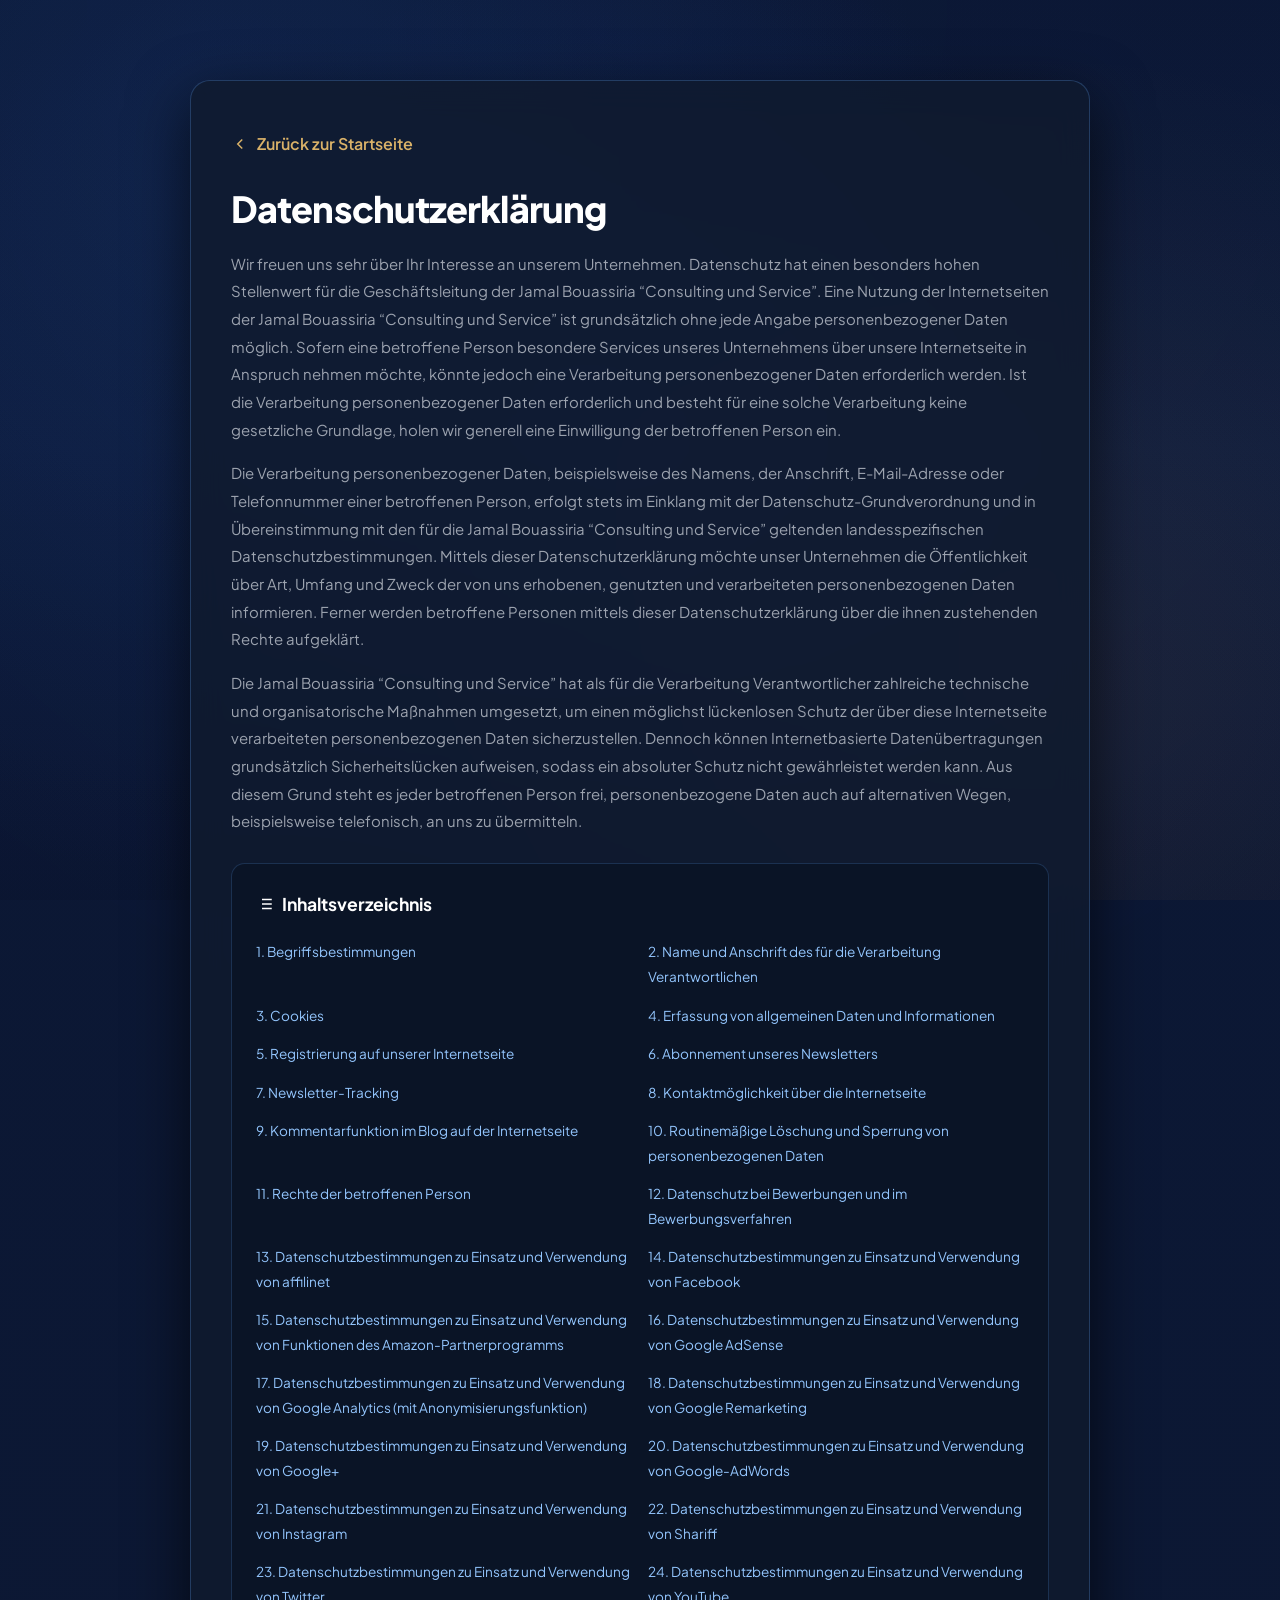
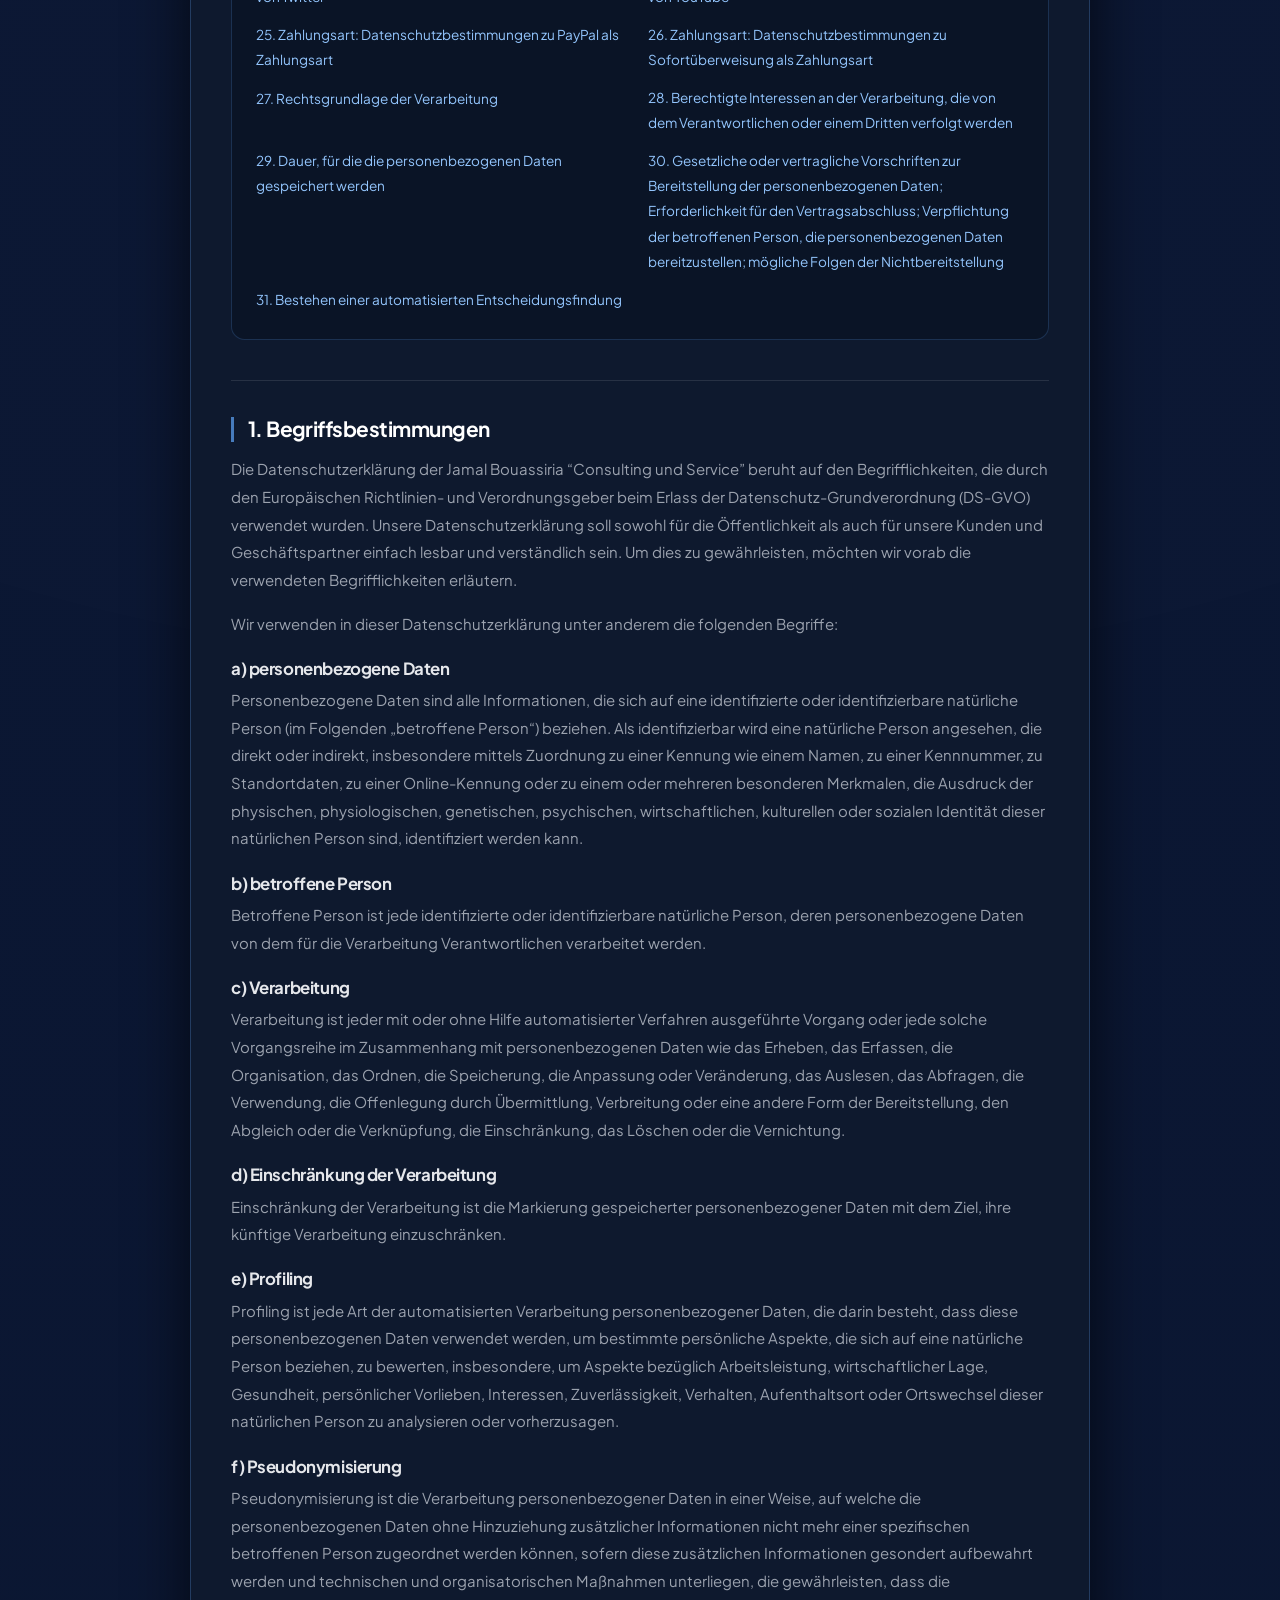
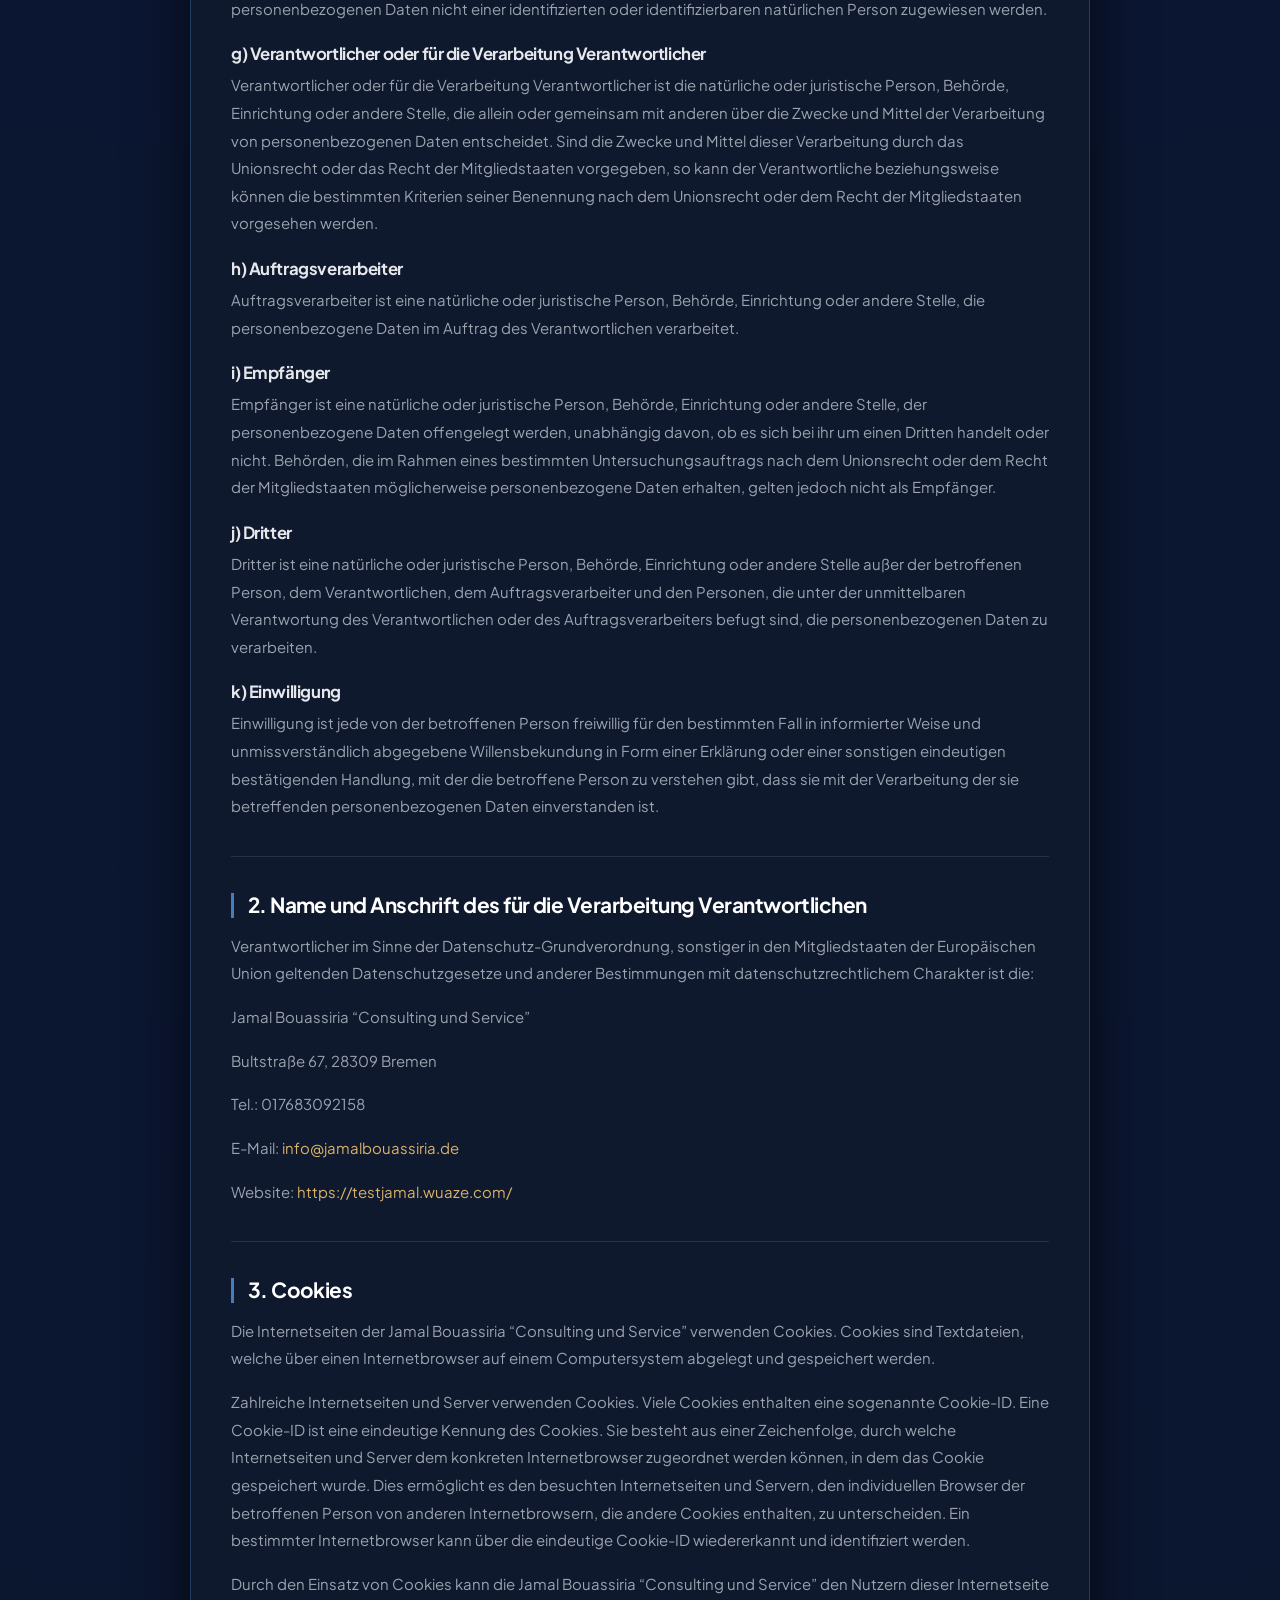
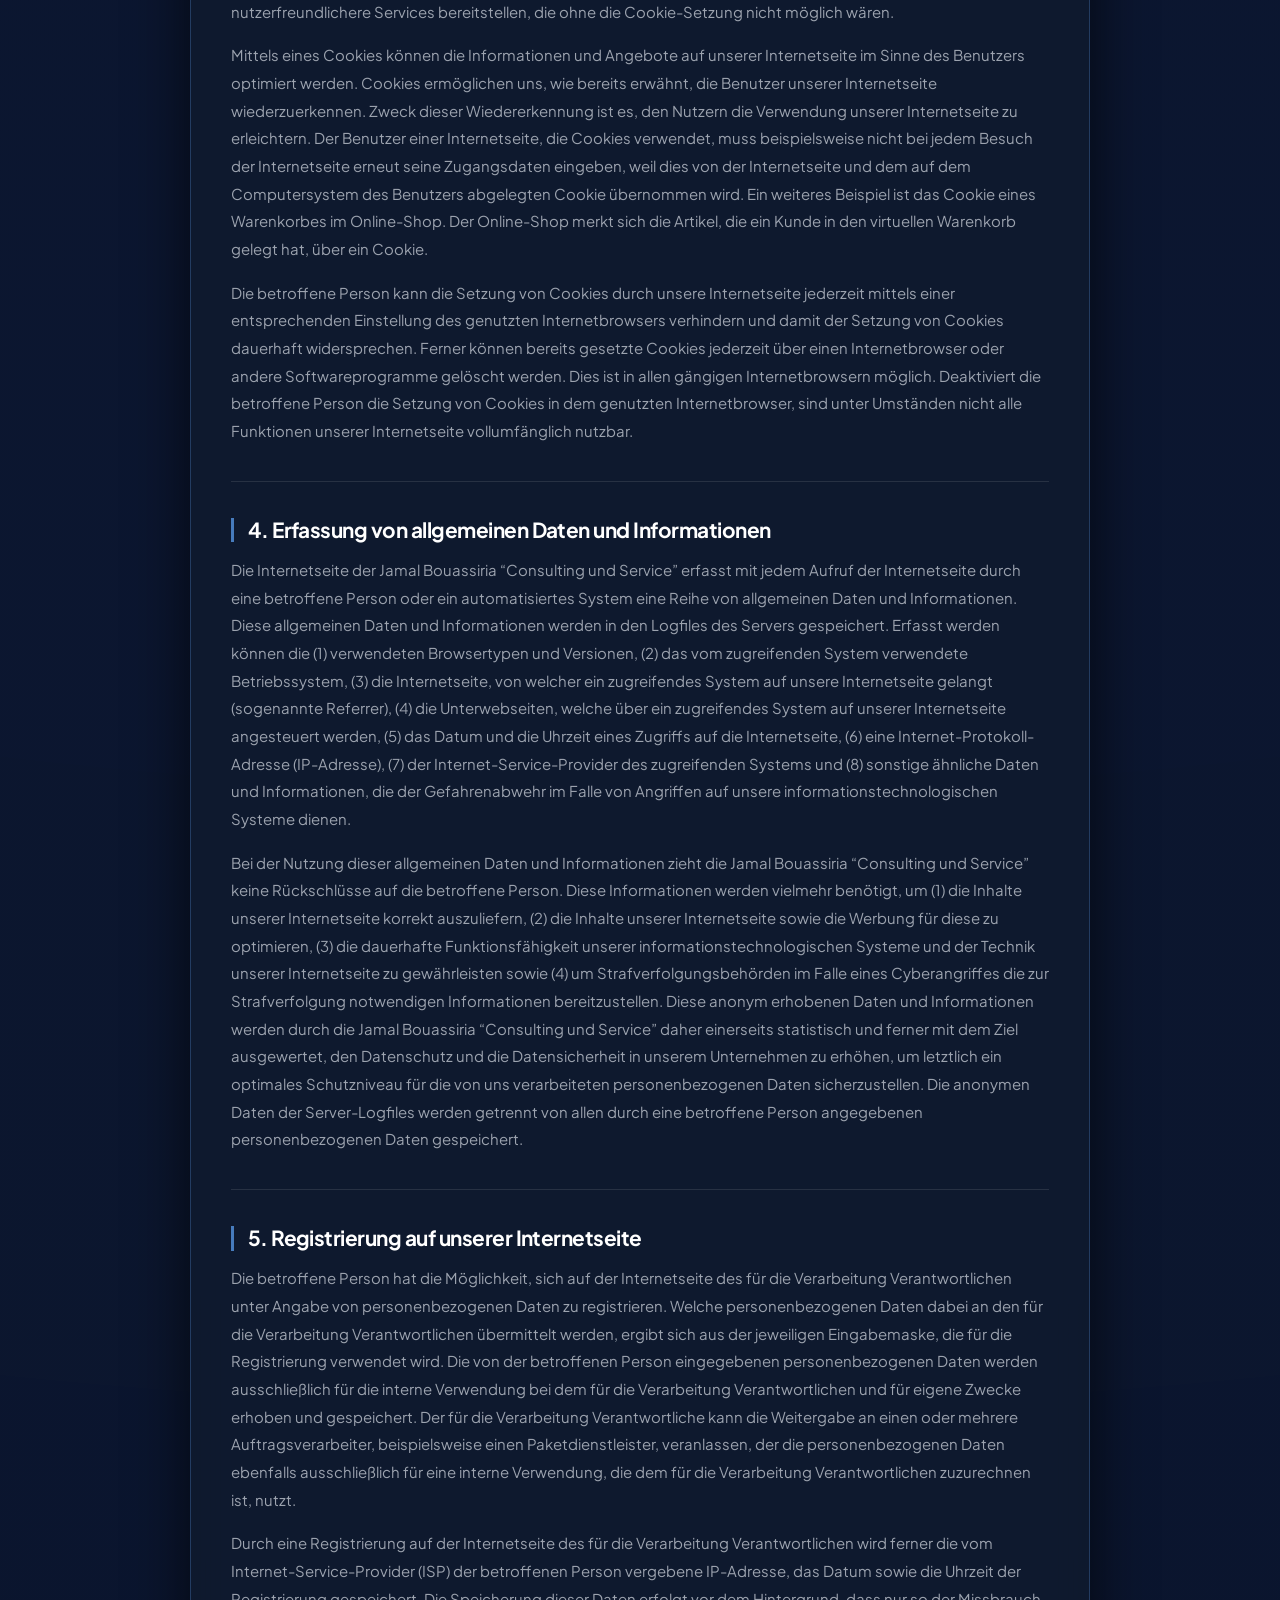
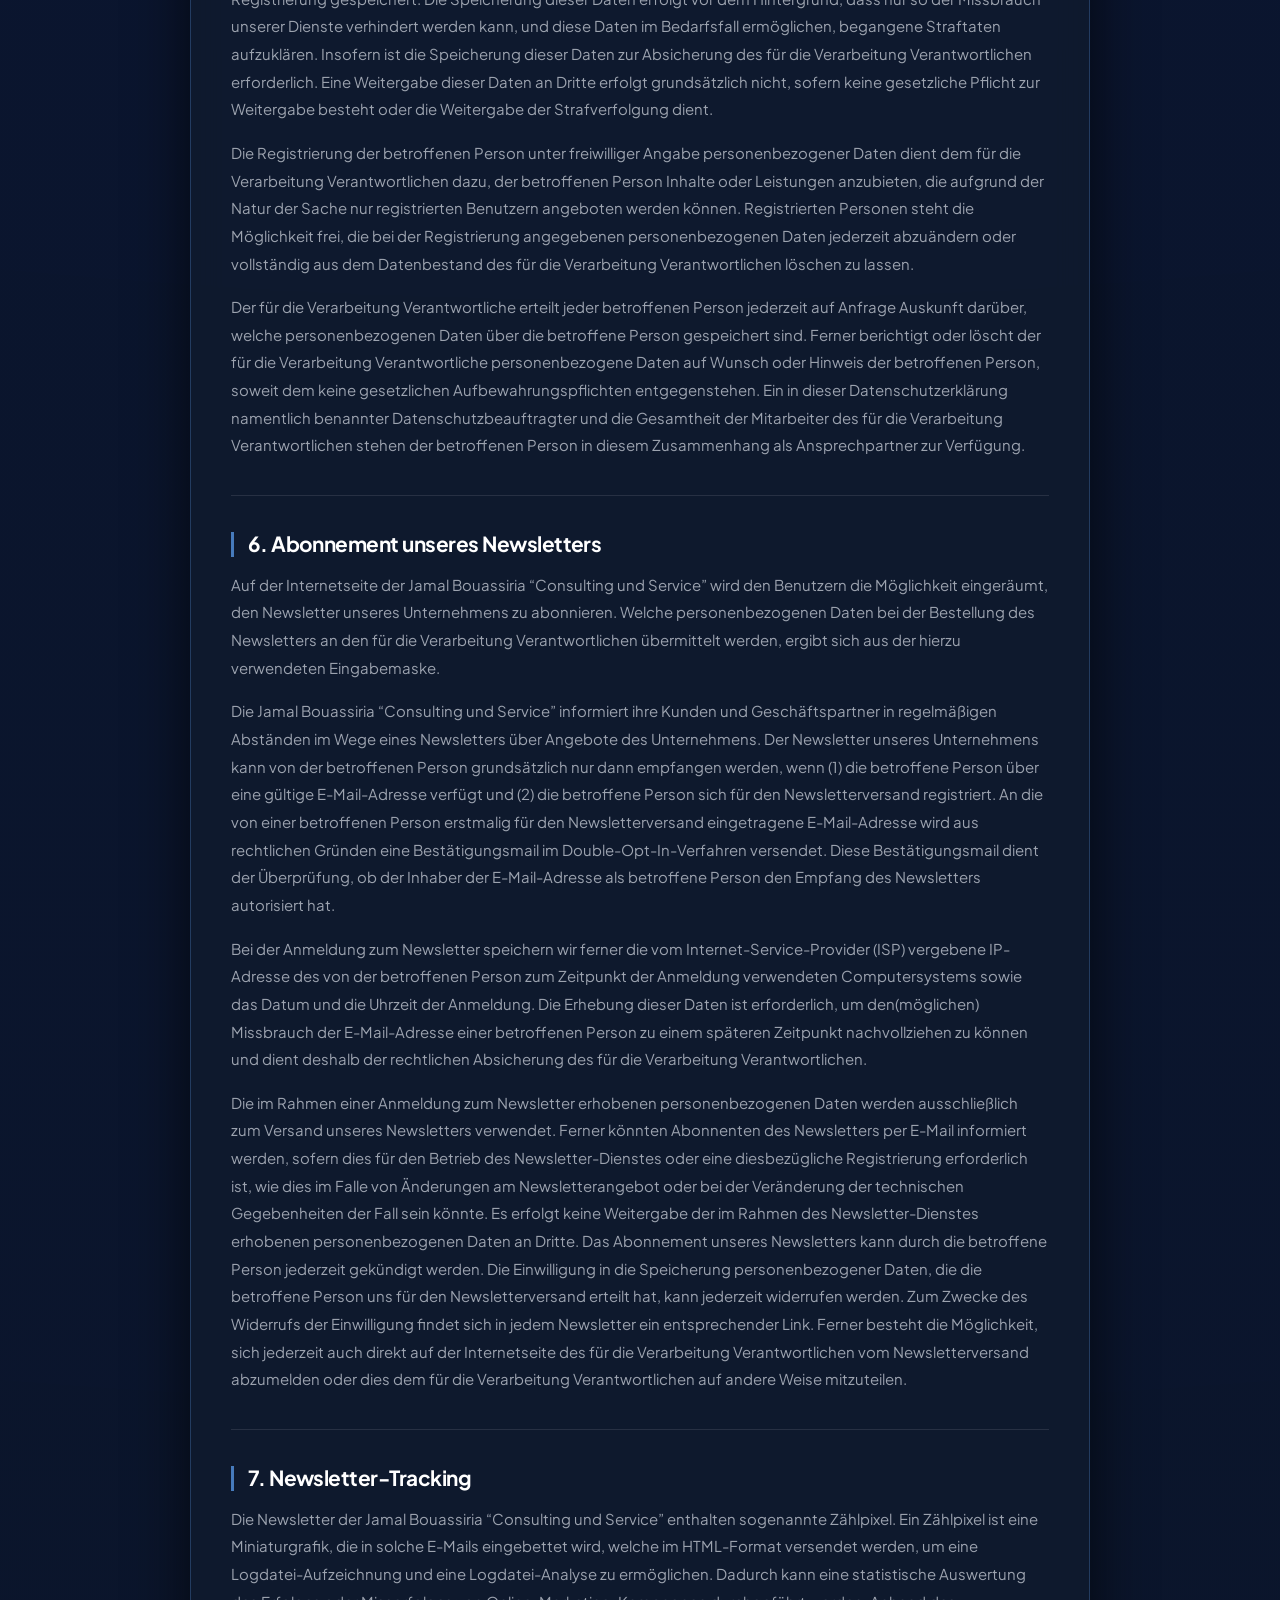
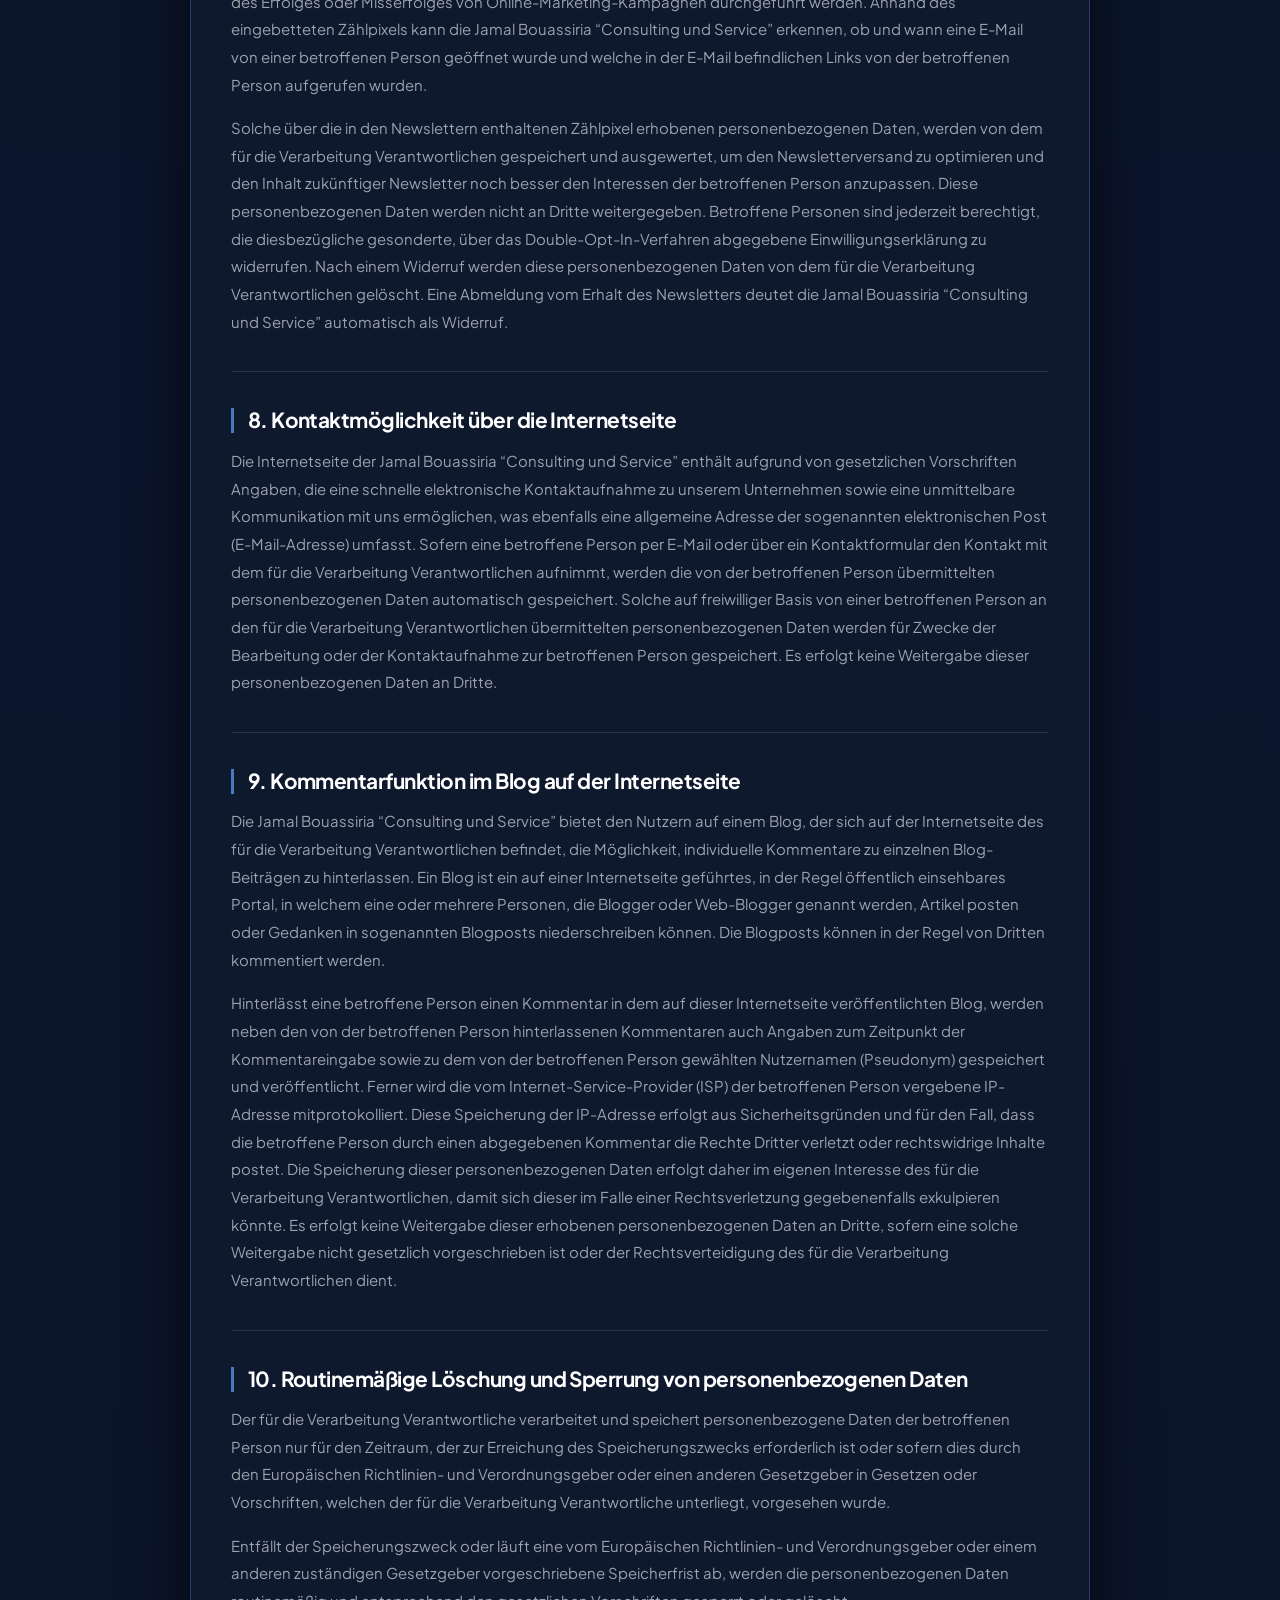
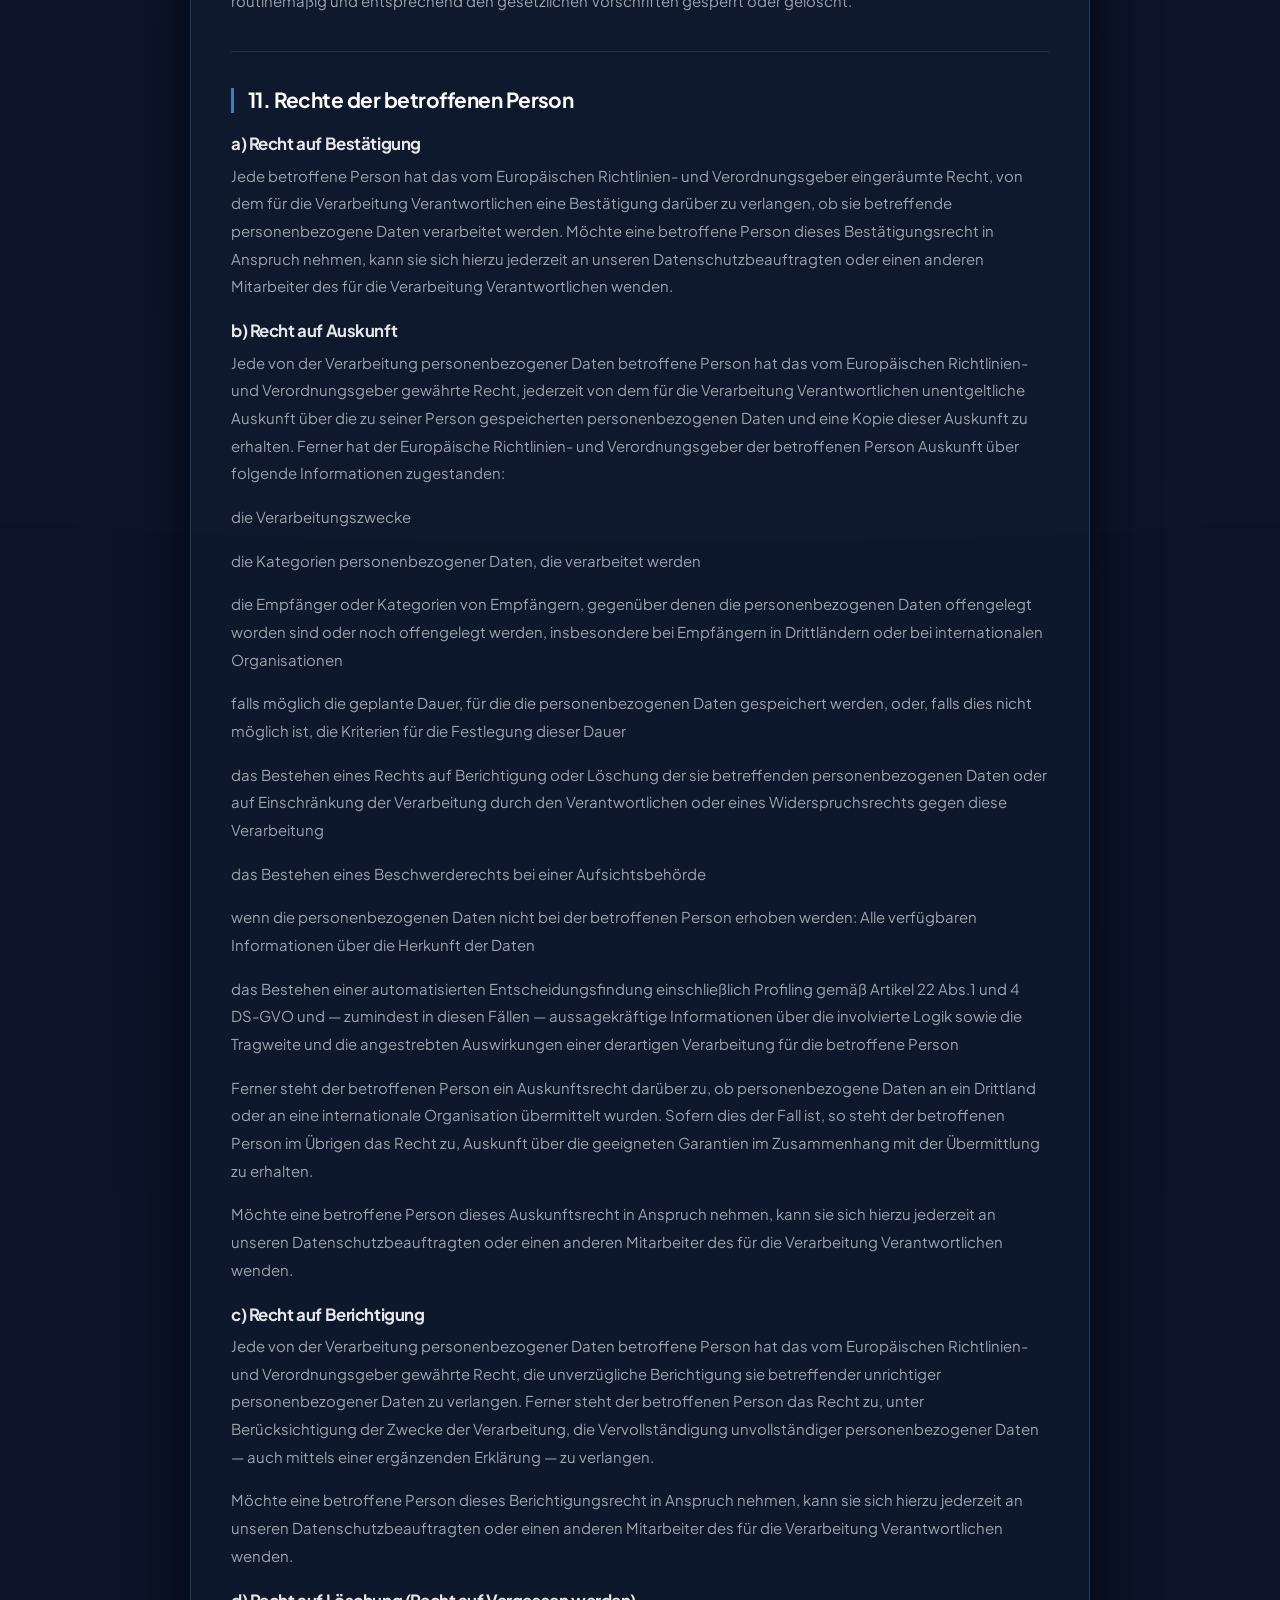
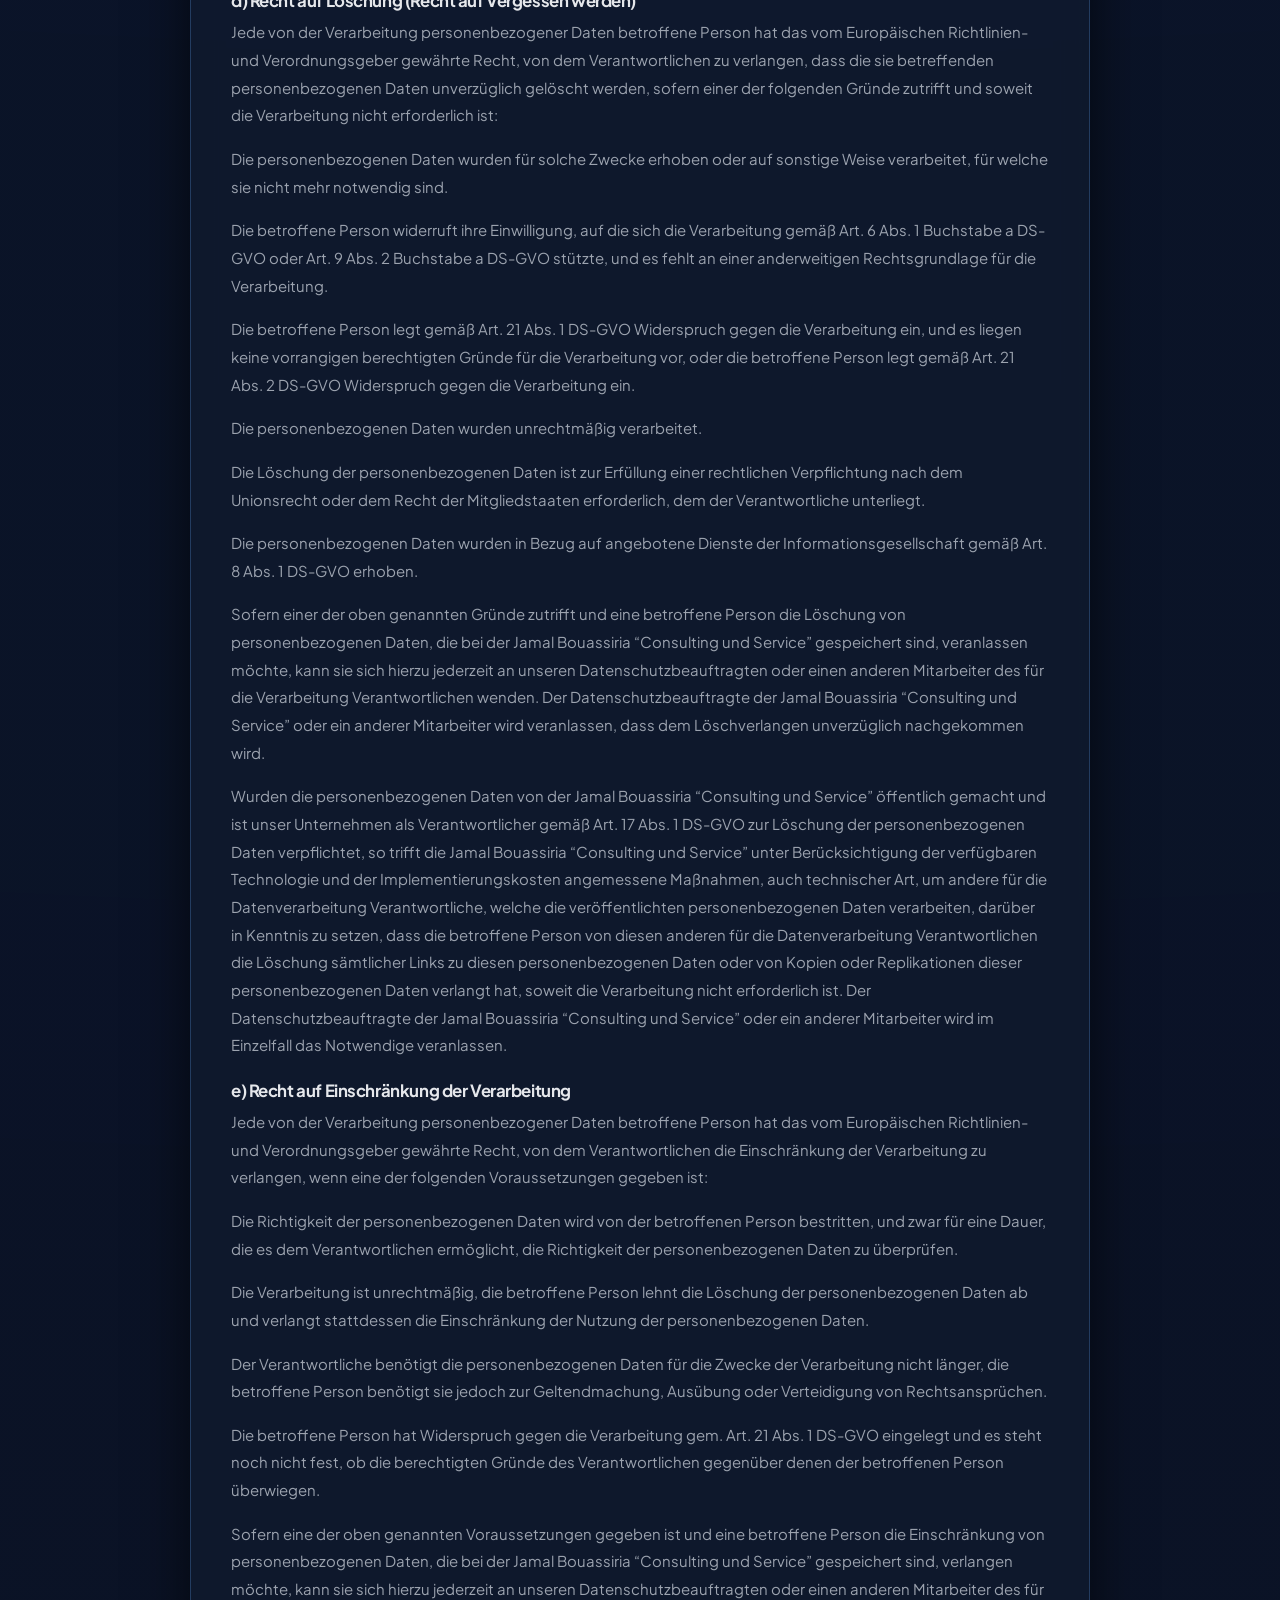
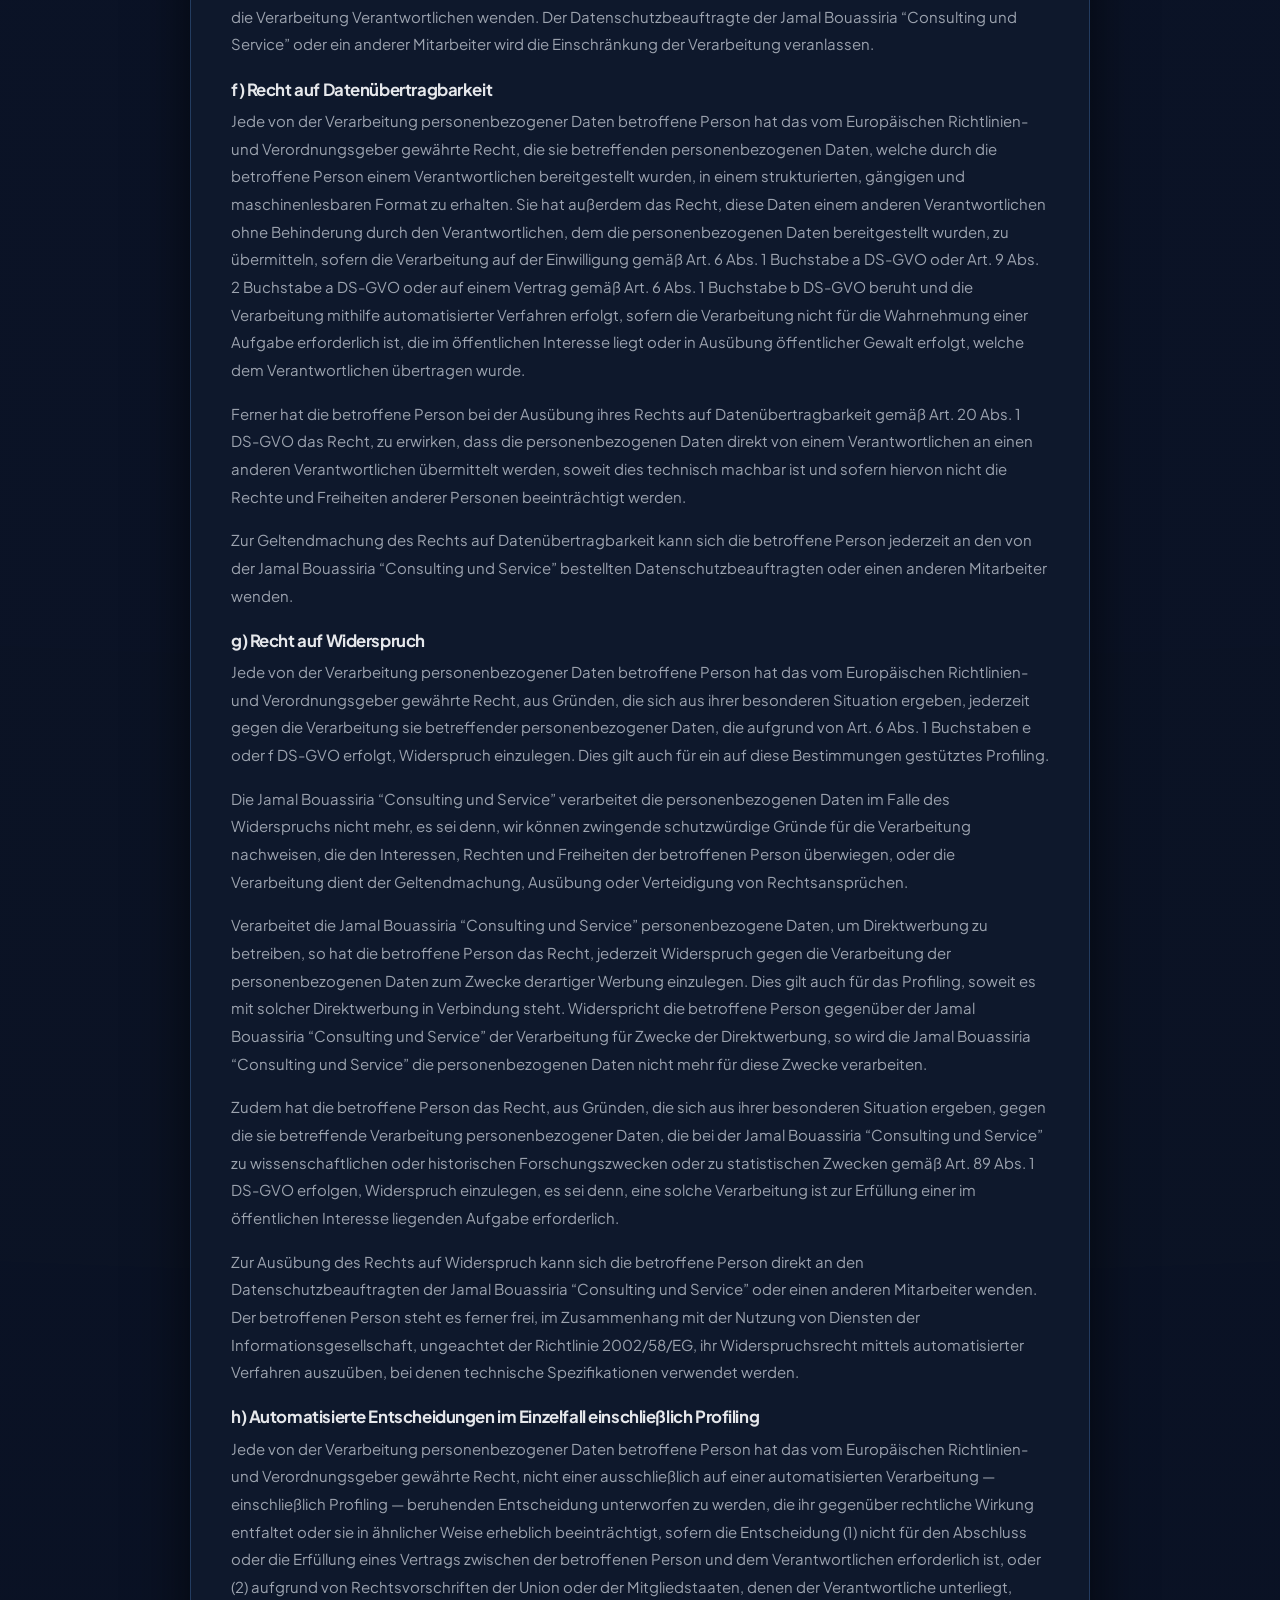
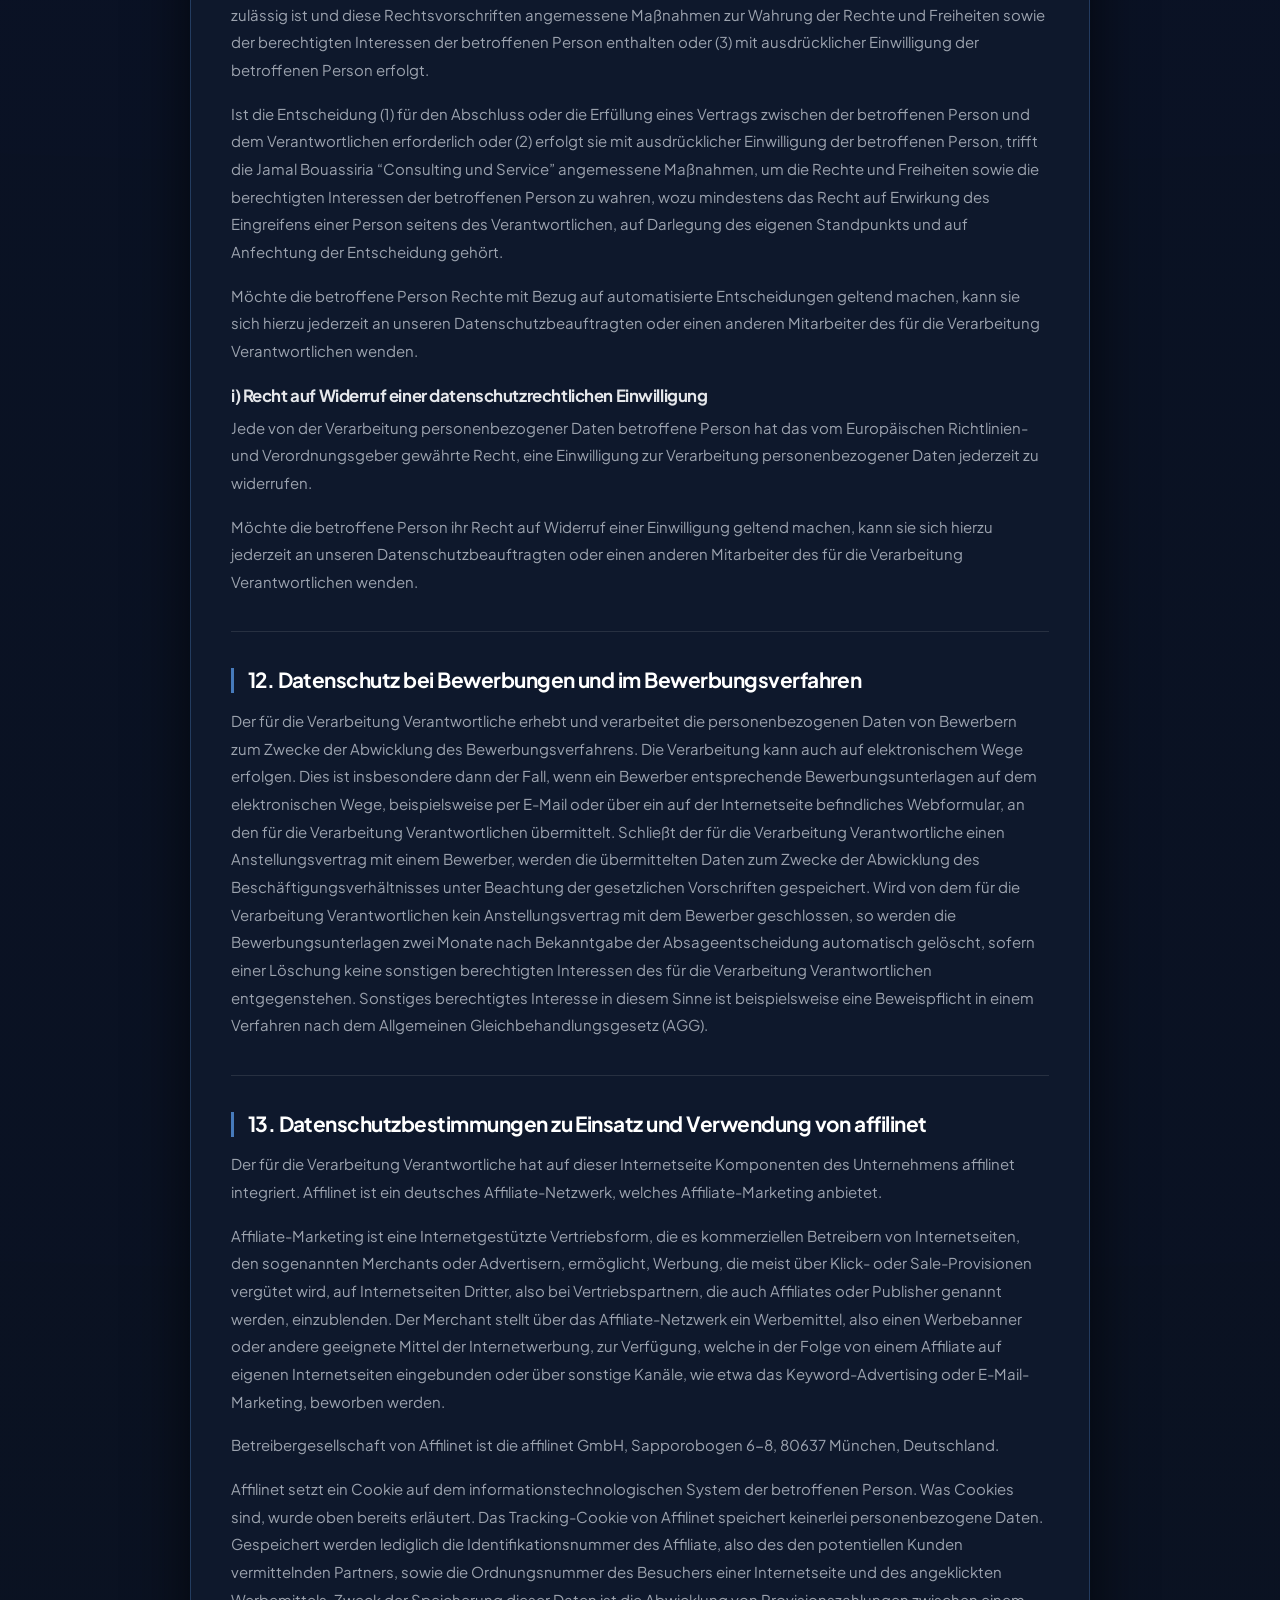
==== datenschutz.html @ 2242755c "feat: complete dark luxury redesign, mobile responsiveness & bilingual support" ====
<!DOCTYPE html>
<html lang="de" dir="ltr">

<head>
  <meta charset="UTF-8">
  <meta name="viewport" content="width=device-width, initial-scale=1.0">
  <title>Datenschutzerklärung | Dr. Jamal Bouassiria - Consulting und Service</title>
  <meta name="description" content="Datenschutzerklärung der Jamal Bouassiria Consulting und Service – Umfassende Informationen zum Schutz Ihrer personenbezogenen Daten gemäß DSGVO.">
  <meta name="robots" content="noindex, follow">

  <!-- Favicon -->
  <link rel="icon" type="image/x-icon" href="favicon.ico">
  <link rel="icon" type="image/png" sizes="32x32" href="assets/images/favicon-32x32.png">
  <link rel="apple-touch-icon" sizes="180x180" href="assets/images/apple-touch-icon.png">

  <!-- Google Fonts -->
  <link rel="preconnect" href="https://fonts.googleapis.com">
  <link rel="preconnect" href="https://fonts.gstatic.com" crossorigin>
  <link href="https://fonts.googleapis.com/css2?family=Plus+Jakarta+Sans:wght@300;400;500;600;700;800&family=Playfair+Display:ital,wght@0,600;0,700;0,800;1,600&display=swap" rel="stylesheet">

  <!-- Stylesheet -->
  <link rel="stylesheet" href="css/styles.css?v=deutsch_pdf_v6">
  <style>
    .legal-page-wrapper {
      min-height: 100vh;
      padding: 5rem 1.5rem 4rem;
      background: radial-gradient(circle at 50% 0%, rgba(30, 64, 175, 0.18) 0%, rgba(10, 14, 23, 0.98) 75%);
    }
    .legal-content-card {
      max-width: 900px;
      margin: 0 auto;
      background: rgba(16, 26, 46, 0.85);
      border: 1px solid rgba(96, 165, 250, 0.25);
      border-radius: 1.25rem;
      padding: 3rem 2.5rem;
      backdrop-filter: blur(16px);
      box-shadow: 0 20px 60px rgba(0, 0, 0, 0.65);
      color: #D1D5DB;
      line-height: 1.85;
    }
    @media (max-width: 640px) {
      .legal-content-card {
        padding: 2rem 1.25rem;
      }
    }
    .legal-content-card h1 {
      font-size: 2.25rem;
      font-weight: 800;
      color: #FFFFFF;
      margin-bottom: 1.25rem;
      font-family: var(--font-heading);
    }
    .legal-content-card h2 {
      font-size: 1.3rem;
      font-weight: 700;
      color: #FFFFFF;
      margin-top: 2.25rem;
      margin-bottom: 0.85rem;
      font-family: var(--font-heading);
      border-left: 3px solid rgba(96, 165, 250, 0.7);
      padding-left: 0.85rem;
      scroll-margin-top: 2rem;
    }
    .legal-content-card h3 {
      font-size: 1.05rem;
      font-weight: 700;
      color: #E5E7EB;
      margin-top: 1.35rem;
      margin-bottom: 0.45rem;
    }
    .legal-content-card p {
      margin-bottom: 1rem;
      font-size: 0.935rem;
    }
    .legal-content-card a {
      color: var(--gold, #dab269);
      text-decoration: none;
      word-break: break-word;
    }
    .legal-content-card a:hover {
      text-decoration: underline;
    }
    .legal-back-btn {
      display: inline-flex;
      align-items: center;
      gap: 0.5rem;
      color: #93c5fd;
      text-decoration: none;
      font-weight: 600;
      margin-bottom: 1.75rem;
      transition: color 0.2s ease;
    }
    .legal-back-btn:hover {
      color: #FFFFFF;
    }
    .legal-toc-box {
      background: rgba(11, 20, 38, 0.85);
      border: 1px solid rgba(96, 165, 250, 0.2);
      border-radius: 0.85rem;
      padding: 1.5rem;
      margin: 1.75rem 0 2.5rem;
    }
    .legal-toc-title {
      font-size: 1.1rem;
      font-weight: 700;
      color: #FFFFFF;
      margin-bottom: 1rem;
      display: flex;
      align-items: center;
      gap: 0.5rem;
    }
    .legal-toc-grid {
      display: grid;
      grid-template-columns: repeat(auto-fit, minmax(260px, 1fr));
      gap: 0.5rem 1rem;
      list-style: none;
      padding: 0;
      margin: 0;
    }
    .legal-toc-grid li a {
      font-size: 0.85rem;
      color: #93c5fd;
      text-decoration: none;
      display: inline-block;
      padding: 0.15rem 0;
      transition: color 0.15s ease;
    }
    .legal-toc-grid li a:hover {
      color: #FFFFFF;
      text-decoration: underline;
    }
    .legal-hr {
      border: none;
      border-top: 1px solid rgba(255, 255, 255, 0.1);
      margin: 2.25rem 0;
    }
    .legal-footer-note {
      font-size: 0.85rem;
      color: #9CA3AF;
      margin-top: 2.5rem;
      text-align: center;
      border-top: 1px solid rgba(255, 255, 255, 0.1);
      padding-top: 1.5rem;
    }
  </style>
</head>

<body>
  <div class="legal-page-wrapper">
    <div class="legal-content-card">
      <a href="./" class="legal-back-btn">
        <svg width="18" height="18" viewBox="0 0 24 24" fill="none" stroke="currentColor" stroke-width="2">
          <polyline points="15 18 9 12 15 6"></polyline>
        </svg>
        Zurück zur Startseite
      </a>

      <h1>Datenschutzerklärung</h1>
      <p>Wir freuen uns sehr über Ihr Interesse an unserem Unternehmen. Datenschutz hat einen besonders hohen Stellenwert für die Geschäftsleitung der Jamal Bouassiria “Consulting und Service”. Eine Nutzung der Internetseiten der Jamal Bouassiria “Consulting und Service” ist grundsätzlich ohne jede Angabe personenbezogener Daten möglich. Sofern eine betroffene Person besondere Services unseres Unternehmens über unsere Internetseite in Anspruch nehmen möchte, könnte jedoch eine Verarbeitung personenbezogener Daten erforderlich werden. Ist die Verarbeitung personenbezogener Daten erforderlich und besteht für eine solche Verarbeitung keine gesetzliche Grundlage, holen wir generell eine Einwilligung der betroffenen Person ein.</p>
      <p>Die Verarbeitung personenbezogener Daten, beispielsweise des Namens, der Anschrift, E-Mail-Adresse oder Telefonnummer einer betroffenen Person, erfolgt stets im Einklang mit der Datenschutz-Grundverordnung und in Übereinstimmung mit den für die Jamal Bouassiria “Consulting und Service” geltenden landesspezifischen Datenschutzbestimmungen. Mittels dieser Datenschutzerklärung möchte unser Unternehmen die Öffentlichkeit über Art, Umfang und Zweck der von uns erhobenen, genutzten und verarbeiteten personenbezogenen Daten informieren. Ferner werden betroffene Personen mittels dieser Datenschutzerklärung über die ihnen zustehenden Rechte aufgeklärt.</p>
      <p>Die Jamal Bouassiria “Consulting und Service” hat als für die Verarbeitung Verantwortlicher zahlreiche technische und organisatorische Maßnahmen umgesetzt, um einen möglichst lückenlosen Schutz der über diese Internetseite verarbeiteten personenbezogenen Daten sicherzustellen. Dennoch können Internetbasierte Datenübertragungen grundsätzlich Sicherheitslücken aufweisen, sodass ein absoluter Schutz nicht gewährleistet werden kann. Aus diesem Grund steht es jeder betroffenen Person frei, personenbezogene Daten auch auf alternativen Wegen, beispielsweise telefonisch, an uns zu übermitteln.</p>

      <!-- Inhaltsverzeichnis -->
      <div class="legal-toc-box">
        <div class="legal-toc-title">
          <svg width="18" height="18" viewBox="0 0 24 24" fill="none" stroke="currentColor" stroke-width="2">
            <line x1="8" y1="6" x2="21" y2="6"></line>
            <line x1="8" y1="12" x2="21" y2="12"></line>
            <line x1="8" y1="18" x2="21" y2="18"></line>
            <line x1="3" y1="6" x2="3.01" y2="6"></line>
            <line x1="3" y1="12" x2="3.01" y2="12"></line>
            <line x1="3" y1="18" x2="3.01" y2="18"></line>
          </svg>
          Inhaltsverzeichnis
        </div>
        <ol class="legal-toc-grid">
          <li><a href="#sec-1">1. Begriffsbestimmungen</a></li>
          <li><a href="#sec-2">2. Name und Anschrift des für die Verarbeitung Verantwortlichen</a></li>
          <li><a href="#sec-3">3. Cookies</a></li>
          <li><a href="#sec-4">4. Erfassung von allgemeinen Daten und Informationen</a></li>
          <li><a href="#sec-5">5. Registrierung auf unserer Internetseite</a></li>
          <li><a href="#sec-6">6. Abonnement unseres Newsletters</a></li>
          <li><a href="#sec-7">7. Newsletter-Tracking</a></li>
          <li><a href="#sec-8">8. Kontaktmöglichkeit über die Internetseite</a></li>
          <li><a href="#sec-9">9. Kommentarfunktion im Blog auf der Internetseite</a></li>
          <li><a href="#sec-10">10. Routinemäßige Löschung und Sperrung von personenbezogenen Daten</a></li>
          <li><a href="#sec-11">11. Rechte der betroffenen Person</a></li>
          <li><a href="#sec-12">12. Datenschutz bei Bewerbungen und im Bewerbungsverfahren</a></li>
          <li><a href="#sec-13">13. Datenschutzbestimmungen zu Einsatz und Verwendung von affilinet</a></li>
          <li><a href="#sec-14">14. Datenschutzbestimmungen zu Einsatz und Verwendung von Facebook</a></li>
          <li><a href="#sec-15">15. Datenschutzbestimmungen zu Einsatz und Verwendung von Funktionen des Amazon-Partnerprogramms</a></li>
          <li><a href="#sec-16">16. Datenschutzbestimmungen zu Einsatz und Verwendung von Google AdSense</a></li>
          <li><a href="#sec-17">17. Datenschutzbestimmungen zu Einsatz und Verwendung von Google Analytics (mit Anonymisierungsfunktion)</a></li>
          <li><a href="#sec-18">18. Datenschutzbestimmungen zu Einsatz und Verwendung von Google Remarketing</a></li>
          <li><a href="#sec-19">19. Datenschutzbestimmungen zu Einsatz und Verwendung von Google+</a></li>
          <li><a href="#sec-20">20. Datenschutzbestimmungen zu Einsatz und Verwendung von Google-AdWords</a></li>
          <li><a href="#sec-21">21. Datenschutzbestimmungen zu Einsatz und Verwendung von Instagram</a></li>
          <li><a href="#sec-22">22. Datenschutzbestimmungen zu Einsatz und Verwendung von Shariff</a></li>
          <li><a href="#sec-23">23. Datenschutzbestimmungen zu Einsatz und Verwendung von Twitter</a></li>
          <li><a href="#sec-24">24. Datenschutzbestimmungen zu Einsatz und Verwendung von YouTube</a></li>
          <li><a href="#sec-25">25. Zahlungsart: Datenschutzbestimmungen zu PayPal als Zahlungsart</a></li>
          <li><a href="#sec-26">26. Zahlungsart: Datenschutzbestimmungen zu Sofortüberweisung als Zahlungsart</a></li>
          <li><a href="#sec-27">27. Rechtsgrundlage der Verarbeitung</a></li>
          <li><a href="#sec-28">28. Berechtigte Interessen an der Verarbeitung, die von dem Verantwortlichen oder einem Dritten verfolgt werden</a></li>
          <li><a href="#sec-29">29. Dauer, für die die personenbezogenen Daten gespeichert werden</a></li>
          <li><a href="#sec-30">30. Gesetzliche oder vertragliche Vorschriften zur Bereitstellung der personenbezogenen Daten; Erforderlichkeit für den Vertragsabschluss; Verpflichtung der betroffenen Person, die personenbezogenen Daten bereitzustellen; mögliche Folgen der Nichtbereitstellung</a></li>
          <li><a href="#sec-31">31. Bestehen einer automatisierten Entscheidungsfindung</a></li>
        </ol>
      </div>
      <hr class="legal-hr">

      <h2 id="sec-1">1. Begriffsbestimmungen</h2>
      <p>Die Datenschutzerklärung der Jamal Bouassiria “Consulting und Service” beruht auf den Begrifflichkeiten, die durch den Europäischen Richtlinien- und Verordnungsgeber beim Erlass der Datenschutz-Grundverordnung (DS-GVO) verwendet wurden. Unsere Datenschutzerklärung soll sowohl für die Öffentlichkeit als auch für unsere Kunden und Geschäftspartner einfach lesbar und verständlich sein. Um dies zu gewährleisten, möchten wir vorab die verwendeten Begrifflichkeiten erläutern.</p>
      <p>Wir verwenden in dieser Datenschutzerklärung unter anderem die folgenden Begriffe:</p>
      <h3>a) personenbezogene Daten</h3>
      <p>Personenbezogene Daten sind alle Informationen, die sich auf eine identifizierte oder identifizierbare natürliche Person (im Folgenden „betroffene Person“) beziehen. Als identifizierbar wird eine natürliche Person angesehen, die direkt oder indirekt, insbesondere mittels Zuordnung zu einer Kennung wie einem Namen, zu einer Kennnummer, zu Standortdaten, zu einer Online-Kennung oder zu einem oder mehreren besonderen Merkmalen, die Ausdruck der physischen, physiologischen, genetischen, psychischen, wirtschaftlichen, kulturellen oder sozialen Identität dieser natürlichen Person sind, identifiziert werden kann.</p>
      <h3>b) betroffene Person</h3>
      <p>Betroffene Person ist jede identifizierte oder identifizierbare natürliche Person, deren personenbezogene Daten von dem für die Verarbeitung Verantwortlichen verarbeitet werden.</p>
      <h3>c) Verarbeitung</h3>
      <p>Verarbeitung ist jeder mit oder ohne Hilfe automatisierter Verfahren ausgeführte Vorgang oder jede solche Vorgangsreihe im Zusammenhang mit personenbezogenen Daten wie das Erheben, das Erfassen, die Organisation, das Ordnen, die Speicherung, die Anpassung oder Veränderung, das Auslesen, das Abfragen, die Verwendung, die Offenlegung durch Übermittlung, Verbreitung oder eine andere Form der Bereitstellung, den Abgleich oder die Verknüpfung, die Einschränkung, das Löschen oder die Vernichtung.</p>
      <h3>d) Einschränkung der Verarbeitung</h3>
      <p>Einschränkung der Verarbeitung ist die Markierung gespeicherter personenbezogener Daten mit dem Ziel, ihre künftige Verarbeitung einzuschränken.</p>
      <h3>e) Profiling</h3>
      <p>Profiling ist jede Art der automatisierten Verarbeitung personenbezogener Daten, die darin besteht, dass diese personenbezogenen Daten verwendet werden, um bestimmte persönliche Aspekte, die sich auf eine natürliche Person beziehen, zu bewerten, insbesondere, um Aspekte bezüglich Arbeitsleistung, wirtschaftlicher Lage, Gesundheit, persönlicher Vorlieben, Interessen, Zuverlässigkeit, Verhalten, Aufenthaltsort oder Ortswechsel dieser natürlichen Person zu analysieren oder vorherzusagen.</p>
      <h3>f) Pseudonymisierung</h3>
      <p>Pseudonymisierung ist die Verarbeitung personenbezogener Daten in einer Weise, auf welche die personenbezogenen Daten ohne Hinzuziehung zusätzlicher Informationen nicht mehr einer spezifischen betroffenen Person zugeordnet werden können, sofern diese zusätzlichen Informationen gesondert aufbewahrt werden und technischen und organisatorischen Maßnahmen unterliegen, die gewährleisten, dass die personenbezogenen Daten nicht einer identifizierten oder identifizierbaren natürlichen Person zugewiesen werden.</p>
      <h3>g) Verantwortlicher oder für die Verarbeitung Verantwortlicher</h3>
      <p>Verantwortlicher oder für die Verarbeitung Verantwortlicher ist die natürliche oder juristische Person, Behörde, Einrichtung oder andere Stelle, die allein oder gemeinsam mit anderen über die Zwecke und Mittel der Verarbeitung von personenbezogenen Daten entscheidet. Sind die Zwecke und Mittel dieser Verarbeitung durch das Unionsrecht oder das Recht der Mitgliedstaaten vorgegeben, so kann der Verantwortliche beziehungsweise können die bestimmten Kriterien seiner Benennung nach dem Unionsrecht oder dem Recht der Mitgliedstaaten vorgesehen werden.</p>
      <h3>h) Auftragsverarbeiter</h3>
      <p>Auftragsverarbeiter ist eine natürliche oder juristische Person, Behörde, Einrichtung oder andere Stelle, die personenbezogene Daten im Auftrag des Verantwortlichen verarbeitet.</p>
      <h3>i) Empfänger</h3>
      <p>Empfänger ist eine natürliche oder juristische Person, Behörde, Einrichtung oder andere Stelle, der personenbezogene Daten offengelegt werden, unabhängig davon, ob es sich bei ihr um einen Dritten handelt oder nicht. Behörden, die im Rahmen eines bestimmten Untersuchungsauftrags nach dem Unionsrecht oder dem Recht der Mitgliedstaaten möglicherweise personenbezogene Daten erhalten, gelten jedoch nicht als Empfänger.</p>
      <h3>j) Dritter</h3>
      <p>Dritter ist eine natürliche oder juristische Person, Behörde, Einrichtung oder andere Stelle außer der betroffenen Person, dem Verantwortlichen, dem Auftragsverarbeiter und den Personen, die unter der unmittelbaren Verantwortung des Verantwortlichen oder des Auftragsverarbeiters befugt sind, die personenbezogenen Daten zu verarbeiten.</p>
      <h3>k) Einwilligung</h3>
      <p>Einwilligung ist jede von der betroffenen Person freiwillig für den bestimmten Fall in informierter Weise und unmissverständlich abgegebene Willensbekundung in Form einer Erklärung oder einer sonstigen eindeutigen bestätigenden Handlung, mit der die betroffene Person zu verstehen gibt, dass sie mit der Verarbeitung der sie betreffenden personenbezogenen Daten einverstanden ist.</p>
      <hr class="legal-hr">

      <h2 id="sec-2">2. Name und Anschrift des für die Verarbeitung Verantwortlichen</h2>
      <p>Verantwortlicher im Sinne der Datenschutz-Grundverordnung, sonstiger in den Mitgliedstaaten der Europäischen Union geltenden Datenschutzgesetze und anderer Bestimmungen mit datenschutzrechtlichem Charakter ist die:</p>
      <p>Jamal Bouassiria “Consulting und Service”</p>
      <p>Bultstraße 67, 28309 Bremen</p>
      <p>Tel.: 017683092158</p>
      <p>E-Mail: <a href="mailto:info@jamalbouassiria.de">info@jamalbouassiria.de</a></p>
      <p>Website: <a href="https://testjamal.wuaze.com/" target="_blank" rel="noopener noreferrer">https://testjamal.wuaze.com/</a></p>
      <hr class="legal-hr">

      <h2 id="sec-3">3. Cookies</h2>
      <p>Die Internetseiten der Jamal Bouassiria “Consulting und Service” verwenden Cookies. Cookies sind Textdateien, welche über einen Internetbrowser auf einem Computersystem abgelegt und gespeichert werden.</p>
      <p>Zahlreiche Internetseiten und Server verwenden Cookies. Viele Cookies enthalten eine sogenannte Cookie-ID. Eine Cookie-ID ist eine eindeutige Kennung des Cookies. Sie besteht aus einer Zeichenfolge, durch welche Internetseiten und Server dem konkreten Internetbrowser zugeordnet werden können, in dem das Cookie gespeichert wurde. Dies ermöglicht es den besuchten Internetseiten und Servern, den individuellen Browser der betroffenen Person von anderen Internetbrowsern, die andere Cookies enthalten, zu unterscheiden. Ein bestimmter Internetbrowser kann über die eindeutige Cookie-ID wiedererkannt und identifiziert werden.</p>
      <p>Durch den Einsatz von Cookies kann die Jamal Bouassiria “Consulting und Service” den Nutzern dieser Internetseite nutzerfreundlichere Services bereitstellen, die ohne die Cookie-Setzung nicht möglich wären.</p>
      <p>Mittels eines Cookies können die Informationen und Angebote auf unserer Internetseite im Sinne des Benutzers optimiert werden. Cookies ermöglichen uns, wie bereits erwähnt, die Benutzer unserer Internetseite wiederzuerkennen. Zweck dieser Wiedererkennung ist es, den Nutzern die Verwendung unserer Internetseite zu erleichtern. Der Benutzer einer Internetseite, die Cookies verwendet, muss beispielsweise nicht bei jedem Besuch der Internetseite erneut seine Zugangsdaten eingeben, weil dies von der Internetseite und dem auf dem Computersystem des Benutzers abgelegten Cookie übernommen wird. Ein weiteres Beispiel ist das Cookie eines Warenkorbes im Online-Shop. Der Online-Shop merkt sich die Artikel, die ein Kunde in den virtuellen Warenkorb gelegt hat, über ein Cookie.</p>
      <p>Die betroffene Person kann die Setzung von Cookies durch unsere Internetseite jederzeit mittels einer entsprechenden Einstellung des genutzten Internetbrowsers verhindern und damit der Setzung von Cookies dauerhaft widersprechen. Ferner können bereits gesetzte Cookies jederzeit über einen Internetbrowser oder andere Softwareprogramme gelöscht werden. Dies ist in allen gängigen Internetbrowsern möglich. Deaktiviert die betroffene Person die Setzung von Cookies in dem genutzten Internetbrowser, sind unter Umständen nicht alle Funktionen unserer Internetseite vollumfänglich nutzbar.</p>
      <hr class="legal-hr">

      <h2 id="sec-4">4. Erfassung von allgemeinen Daten und Informationen</h2>
      <p>Die Internetseite der Jamal Bouassiria “Consulting und Service” erfasst mit jedem Aufruf der Internetseite durch eine betroffene Person oder ein automatisiertes System eine Reihe von allgemeinen Daten und Informationen. Diese allgemeinen Daten und Informationen werden in den Logfiles des Servers gespeichert. Erfasst werden können die (1) verwendeten Browsertypen und Versionen, (2) das vom zugreifenden System verwendete Betriebssystem, (3) die Internetseite, von welcher ein zugreifendes System auf unsere Internetseite gelangt (sogenannte Referrer), (4) die Unterwebseiten, welche über ein zugreifendes System auf unserer Internetseite angesteuert werden, (5) das Datum und die Uhrzeit eines Zugriffs auf die Internetseite, (6) eine Internet-Protokoll-Adresse (IP-Adresse), (7) der Internet-Service-Provider des zugreifenden Systems und (8) sonstige ähnliche Daten und Informationen, die der Gefahrenabwehr im Falle von Angriffen auf unsere informationstechnologischen Systeme dienen.</p>
      <p>Bei der Nutzung dieser allgemeinen Daten und Informationen zieht die Jamal Bouassiria “Consulting und Service” keine Rückschlüsse auf die betroffene Person. Diese Informationen werden vielmehr benötigt, um (1) die Inhalte unserer Internetseite korrekt auszuliefern, (2) die Inhalte unserer Internetseite sowie die Werbung für diese zu optimieren, (3) die dauerhafte Funktionsfähigkeit unserer informationstechnologischen Systeme und der Technik unserer Internetseite zu gewährleisten sowie (4) um Strafverfolgungsbehörden im Falle eines Cyberangriffes die zur Strafverfolgung notwendigen Informationen bereitzustellen. Diese anonym erhobenen Daten und Informationen werden durch die Jamal Bouassiria “Consulting und Service” daher einerseits statistisch und ferner mit dem Ziel ausgewertet, den Datenschutz und die Datensicherheit in unserem Unternehmen zu erhöhen, um letztlich ein optimales Schutzniveau für die von uns verarbeiteten personenbezogenen Daten sicherzustellen. Die anonymen Daten der Server-Logfiles werden getrennt von allen durch eine betroffene Person angegebenen personenbezogenen Daten gespeichert.</p>
      <hr class="legal-hr">

      <h2 id="sec-5">5. Registrierung auf unserer Internetseite</h2>
      <p>Die betroffene Person hat die Möglichkeit, sich auf der Internetseite des für die Verarbeitung Verantwortlichen unter Angabe von personenbezogenen Daten zu registrieren. Welche personenbezogenen Daten dabei an den für die Verarbeitung Verantwortlichen übermittelt werden, ergibt sich aus der jeweiligen Eingabemaske, die für die Registrierung verwendet wird. Die von der betroffenen Person eingegebenen personenbezogenen Daten werden ausschließlich für die interne Verwendung bei dem für die Verarbeitung Verantwortlichen und für eigene Zwecke erhoben und gespeichert. Der für die Verarbeitung Verantwortliche kann die Weitergabe an einen oder mehrere Auftragsverarbeiter, beispielsweise einen Paketdienstleister, veranlassen, der die personenbezogenen Daten ebenfalls ausschließlich für eine interne Verwendung, die dem für die Verarbeitung Verantwortlichen zuzurechnen ist, nutzt.</p>
      <p>Durch eine Registrierung auf der Internetseite des für die Verarbeitung Verantwortlichen wird ferner die vom Internet-Service-Provider (ISP) der betroffenen Person vergebene IP-Adresse, das Datum sowie die Uhrzeit der Registrierung gespeichert. Die Speicherung dieser Daten erfolgt vor dem Hintergrund, dass nur so der Missbrauch unserer Dienste verhindert werden kann, und diese Daten im Bedarfsfall ermöglichen, begangene Straftaten aufzuklären. Insofern ist die Speicherung dieser Daten zur Absicherung des für die Verarbeitung Verantwortlichen erforderlich. Eine Weitergabe dieser Daten an Dritte erfolgt grundsätzlich nicht, sofern keine gesetzliche Pflicht zur Weitergabe besteht oder die Weitergabe der Strafverfolgung dient.</p>
      <p>Die Registrierung der betroffenen Person unter freiwilliger Angabe personenbezogener Daten dient dem für die Verarbeitung Verantwortlichen dazu, der betroffenen Person Inhalte oder Leistungen anzubieten, die aufgrund der Natur der Sache nur registrierten Benutzern angeboten werden können. Registrierten Personen steht die Möglichkeit frei, die bei der Registrierung angegebenen personenbezogenen Daten jederzeit abzuändern oder vollständig aus dem Datenbestand des für die Verarbeitung Verantwortlichen löschen zu lassen.</p>
      <p>Der für die Verarbeitung Verantwortliche erteilt jeder betroffenen Person jederzeit auf Anfrage Auskunft darüber, welche personenbezogenen Daten über die betroffene Person gespeichert sind. Ferner berichtigt oder löscht der für die Verarbeitung Verantwortliche personenbezogene Daten auf Wunsch oder Hinweis der betroffenen Person, soweit dem keine gesetzlichen Aufbewahrungspflichten entgegenstehen. Ein in dieser Datenschutzerklärung namentlich benannter Datenschutzbeauftragter und die Gesamtheit der Mitarbeiter des für die Verarbeitung Verantwortlichen stehen der betroffenen Person in diesem Zusammenhang als Ansprechpartner zur Verfügung.</p>
      <hr class="legal-hr">

      <h2 id="sec-6">6. Abonnement unseres Newsletters</h2>
      <p>Auf der Internetseite der Jamal Bouassiria “Consulting und Service” wird den Benutzern die Möglichkeit eingeräumt, den Newsletter unseres Unternehmens zu abonnieren. Welche personenbezogenen Daten bei der Bestellung des Newsletters an den für die Verarbeitung Verantwortlichen übermittelt werden, ergibt sich aus der hierzu verwendeten Eingabemaske.</p>
      <p>Die Jamal Bouassiria “Consulting und Service” informiert ihre Kunden und Geschäftspartner in regelmäßigen Abständen im Wege eines Newsletters über Angebote des Unternehmens. Der Newsletter unseres Unternehmens kann von der betroffenen Person grundsätzlich nur dann empfangen werden, wenn (1) die betroffene Person über eine gültige E-Mail-Adresse verfügt und (2) die betroffene Person sich für den Newsletterversand registriert. An die von einer betroffenen Person erstmalig für den Newsletterversand eingetragene E-Mail-Adresse wird aus rechtlichen Gründen eine Bestätigungsmail im Double-Opt-In-Verfahren versendet. Diese Bestätigungsmail dient der Überprüfung, ob der Inhaber der E-Mail-Adresse als betroffene Person den Empfang des Newsletters autorisiert hat.</p>
      <p>Bei der Anmeldung zum Newsletter speichern wir ferner die vom Internet-Service-Provider (ISP) vergebene IP-Adresse des von der betroffenen Person zum Zeitpunkt der Anmeldung verwendeten Computersystems sowie das Datum und die Uhrzeit der Anmeldung. Die Erhebung dieser Daten ist erforderlich, um den(möglichen) Missbrauch der E-Mail-Adresse einer betroffenen Person zu einem späteren Zeitpunkt nachvollziehen zu können und dient deshalb der rechtlichen Absicherung des für die Verarbeitung Verantwortlichen.</p>
      <p>Die im Rahmen einer Anmeldung zum Newsletter erhobenen personenbezogenen Daten werden ausschließlich zum Versand unseres Newsletters verwendet. Ferner könnten Abonnenten des Newsletters per E-Mail informiert werden, sofern dies für den Betrieb des Newsletter-Dienstes oder eine diesbezügliche Registrierung erforderlich ist, wie dies im Falle von Änderungen am Newsletterangebot oder bei der Veränderung der technischen Gegebenheiten der Fall sein könnte. Es erfolgt keine Weitergabe der im Rahmen des Newsletter-Dienstes erhobenen personenbezogenen Daten an Dritte. Das Abonnement unseres Newsletters kann durch die betroffene Person jederzeit gekündigt werden. Die Einwilligung in die Speicherung personenbezogener Daten, die die betroffene Person uns für den Newsletterversand erteilt hat, kann jederzeit widerrufen werden. Zum Zwecke des Widerrufs der Einwilligung findet sich in jedem Newsletter ein entsprechender Link. Ferner besteht die Möglichkeit, sich jederzeit auch direkt auf der Internetseite des für die Verarbeitung Verantwortlichen vom Newsletterversand abzumelden oder dies dem für die Verarbeitung Verantwortlichen auf andere Weise mitzuteilen.</p>
      <hr class="legal-hr">

      <h2 id="sec-7">7. Newsletter-Tracking</h2>
      <p>Die Newsletter der Jamal Bouassiria “Consulting und Service” enthalten sogenannte Zählpixel. Ein Zählpixel ist eine Miniaturgrafik, die in solche E-Mails eingebettet wird, welche im HTML-Format versendet werden, um eine Logdatei-Aufzeichnung und eine Logdatei-Analyse zu ermöglichen. Dadurch kann eine statistische Auswertung des Erfolges oder Misserfolges von Online-Marketing-Kampagnen durchgeführt werden. Anhand des eingebetteten Zählpixels kann die Jamal Bouassiria “Consulting und Service” erkennen, ob und wann eine E-Mail von einer betroffenen Person geöffnet wurde und welche in der E-Mail befindlichen Links von der betroffenen Person aufgerufen wurden.</p>
      <p>Solche über die in den Newslettern enthaltenen Zählpixel erhobenen personenbezogenen Daten, werden von dem für die Verarbeitung Verantwortlichen gespeichert und ausgewertet, um den Newsletterversand zu optimieren und den Inhalt zukünftiger Newsletter noch besser den Interessen der betroffenen Person anzupassen. Diese personenbezogenen Daten werden nicht an Dritte weitergegeben. Betroffene Personen sind jederzeit berechtigt, die diesbezügliche gesonderte, über das Double-Opt-In-Verfahren abgegebene Einwilligungserklärung zu widerrufen. Nach einem Widerruf werden diese personenbezogenen Daten von dem für die Verarbeitung Verantwortlichen gelöscht. Eine Abmeldung vom Erhalt des Newsletters deutet die Jamal Bouassiria “Consulting und Service” automatisch als Widerruf.</p>
      <hr class="legal-hr">

      <h2 id="sec-8">8. Kontaktmöglichkeit über die Internetseite</h2>
      <p>Die Internetseite der Jamal Bouassiria “Consulting und Service” enthält aufgrund von gesetzlichen Vorschriften Angaben, die eine schnelle elektronische Kontaktaufnahme zu unserem Unternehmen sowie eine unmittelbare Kommunikation mit uns ermöglichen, was ebenfalls eine allgemeine Adresse der sogenannten elektronischen Post (E-Mail-Adresse) umfasst. Sofern eine betroffene Person per E-Mail oder über ein Kontaktformular den Kontakt mit dem für die Verarbeitung Verantwortlichen aufnimmt, werden die von der betroffenen Person übermittelten personenbezogenen Daten automatisch gespeichert. Solche auf freiwilliger Basis von einer betroffenen Person an den für die Verarbeitung Verantwortlichen übermittelten personenbezogenen Daten werden für Zwecke der Bearbeitung oder der Kontaktaufnahme zur betroffenen Person gespeichert. Es erfolgt keine Weitergabe dieser personenbezogenen Daten an Dritte.</p>
      <hr class="legal-hr">

      <h2 id="sec-9">9. Kommentarfunktion im Blog auf der Internetseite</h2>
      <p>Die Jamal Bouassiria “Consulting und Service” bietet den Nutzern auf einem Blog, der sich auf der Internetseite des für die Verarbeitung Verantwortlichen befindet, die Möglichkeit, individuelle Kommentare zu einzelnen Blog-Beiträgen zu hinterlassen. Ein Blog ist ein auf einer Internetseite geführtes, in der Regel öffentlich einsehbares Portal, in welchem eine oder mehrere Personen, die Blogger oder Web-Blogger genannt werden, Artikel posten oder Gedanken in sogenannten Blogposts niederschreiben können. Die Blogposts können in der Regel von Dritten kommentiert werden.</p>
      <p>Hinterlässt eine betroffene Person einen Kommentar in dem auf dieser Internetseite veröffentlichten Blog, werden neben den von der betroffenen Person hinterlassenen Kommentaren auch Angaben zum Zeitpunkt der Kommentareingabe sowie zu dem von der betroffenen Person gewählten Nutzernamen (Pseudonym) gespeichert und veröffentlicht. Ferner wird die vom Internet-Service-Provider (ISP) der betroffenen Person vergebene IP-Adresse mitprotokolliert. Diese Speicherung der IP-Adresse erfolgt aus Sicherheitsgründen und für den Fall, dass die betroffene Person durch einen abgegebenen Kommentar die Rechte Dritter verletzt oder rechtswidrige Inhalte postet. Die Speicherung dieser personenbezogenen Daten erfolgt daher im eigenen Interesse des für die Verarbeitung Verantwortlichen, damit sich dieser im Falle einer Rechtsverletzung gegebenenfalls exkulpieren könnte. Es erfolgt keine Weitergabe dieser erhobenen personenbezogenen Daten an Dritte, sofern eine solche Weitergabe nicht gesetzlich vorgeschrieben ist oder der Rechtsverteidigung des für die Verarbeitung Verantwortlichen dient.</p>
      <hr class="legal-hr">

      <h2 id="sec-10">10. Routinemäßige Löschung und Sperrung von personenbezogenen Daten</h2>
      <p>Der für die Verarbeitung Verantwortliche verarbeitet und speichert personenbezogene Daten der betroffenen Person nur für den Zeitraum, der zur Erreichung des Speicherungszwecks erforderlich ist oder sofern dies durch den Europäischen Richtlinien- und Verordnungsgeber oder einen anderen Gesetzgeber in Gesetzen oder Vorschriften, welchen der für die Verarbeitung Verantwortliche unterliegt, vorgesehen wurde.</p>
      <p>Entfällt der Speicherungszweck oder läuft eine vom Europäischen Richtlinien- und Verordnungsgeber oder einem anderen zuständigen Gesetzgeber vorgeschriebene Speicherfrist ab, werden die personenbezogenen Daten routinemäßig und entsprechend den gesetzlichen Vorschriften gesperrt oder gelöscht.</p>
      <hr class="legal-hr">

      <h2 id="sec-11">11. Rechte der betroffenen Person</h2>
      <h3>a) Recht auf Bestätigung</h3>
      <p>Jede betroffene Person hat das vom Europäischen Richtlinien- und Verordnungsgeber eingeräumte Recht, von dem für die Verarbeitung Verantwortlichen eine Bestätigung darüber zu verlangen, ob sie betreffende personenbezogene Daten verarbeitet werden. Möchte eine betroffene Person dieses Bestätigungsrecht in Anspruch nehmen, kann sie sich hierzu jederzeit an unseren Datenschutzbeauftragten oder einen anderen Mitarbeiter des für die Verarbeitung Verantwortlichen wenden.</p>
      <h3>b) Recht auf Auskunft</h3>
      <p>Jede von der Verarbeitung personenbezogener Daten betroffene Person hat das vom Europäischen Richtlinien- und Verordnungsgeber gewährte Recht, jederzeit von dem für die Verarbeitung Verantwortlichen unentgeltliche Auskunft über die zu seiner Person gespeicherten personenbezogenen Daten und eine Kopie dieser Auskunft zu erhalten. Ferner hat der Europäische Richtlinien- und Verordnungsgeber der betroffenen Person Auskunft über folgende Informationen zugestanden:</p>
      <p>die Verarbeitungszwecke</p>
      <p>die Kategorien personenbezogener Daten, die verarbeitet werden</p>
      <p>die Empfänger oder Kategorien von Empfängern, gegenüber denen die personenbezogenen Daten offengelegt worden sind oder noch offengelegt werden, insbesondere bei Empfängern in Drittländern oder bei internationalen Organisationen</p>
      <p>falls möglich die geplante Dauer, für die die personenbezogenen Daten gespeichert werden, oder, falls dies nicht möglich ist, die Kriterien für die Festlegung dieser Dauer</p>
      <p>das Bestehen eines Rechts auf Berichtigung oder Löschung der sie betreffenden personenbezogenen Daten oder auf Einschränkung der Verarbeitung durch den Verantwortlichen oder eines Widerspruchsrechts gegen diese Verarbeitung</p>
      <p>das Bestehen eines Beschwerderechts bei einer Aufsichtsbehörde</p>
      <p>wenn die personenbezogenen Daten nicht bei der betroffenen Person erhoben werden: Alle verfügbaren Informationen über die Herkunft der Daten</p>
      <p>das Bestehen einer automatisierten Entscheidungsfindung einschließlich Profiling gemäß Artikel 22 Abs.1 und 4 DS-GVO und — zumindest in diesen Fällen — aussagekräftige Informationen über die involvierte Logik sowie die Tragweite und die angestrebten Auswirkungen einer derartigen Verarbeitung für die betroffene Person</p>
      <p>Ferner steht der betroffenen Person ein Auskunftsrecht darüber zu, ob personenbezogene Daten an ein Drittland oder an eine internationale Organisation übermittelt wurden. Sofern dies der Fall ist, so steht der betroffenen Person im Übrigen das Recht zu, Auskunft über die geeigneten Garantien im Zusammenhang mit der Übermittlung zu erhalten.</p>
      <p>Möchte eine betroffene Person dieses Auskunftsrecht in Anspruch nehmen, kann sie sich hierzu jederzeit an unseren Datenschutzbeauftragten oder einen anderen Mitarbeiter des für die Verarbeitung Verantwortlichen wenden.</p>
      <h3>c) Recht auf Berichtigung</h3>
      <p>Jede von der Verarbeitung personenbezogener Daten betroffene Person hat das vom Europäischen Richtlinien- und Verordnungsgeber gewährte Recht, die unverzügliche Berichtigung sie betreffender unrichtiger personenbezogener Daten zu verlangen. Ferner steht der betroffenen Person das Recht zu, unter Berücksichtigung der Zwecke der Verarbeitung, die Vervollständigung unvollständiger personenbezogener Daten — auch mittels einer ergänzenden Erklärung — zu verlangen.</p>
      <p>Möchte eine betroffene Person dieses Berichtigungsrecht in Anspruch nehmen, kann sie sich hierzu jederzeit an unseren Datenschutzbeauftragten oder einen anderen Mitarbeiter des für die Verarbeitung Verantwortlichen wenden.</p>
      <h3>d) Recht auf Löschung (Recht auf Vergessen werden)</h3>
      <p>Jede von der Verarbeitung personenbezogener Daten betroffene Person hat das vom Europäischen Richtlinien- und Verordnungsgeber gewährte Recht, von dem Verantwortlichen zu verlangen, dass die sie betreffenden personenbezogenen Daten unverzüglich gelöscht werden, sofern einer der folgenden Gründe zutrifft und soweit die Verarbeitung nicht erforderlich ist:</p>
      <p>Die personenbezogenen Daten wurden für solche Zwecke erhoben oder auf sonstige Weise verarbeitet, für welche sie nicht mehr notwendig sind.</p>
      <p>Die betroffene Person widerruft ihre Einwilligung, auf die sich die Verarbeitung gemäß Art. 6 Abs. 1 Buchstabe a DS-GVO oder Art. 9 Abs. 2 Buchstabe a DS-GVO stützte, und es fehlt an einer anderweitigen Rechtsgrundlage für die Verarbeitung.</p>
      <p>Die betroffene Person legt gemäß Art. 21 Abs. 1 DS-GVO Widerspruch gegen die Verarbeitung ein, und es liegen keine vorrangigen berechtigten Gründe für die Verarbeitung vor, oder die betroffene Person legt gemäß Art. 21 Abs. 2 DS-GVO Widerspruch gegen die Verarbeitung ein.</p>
      <p>Die personenbezogenen Daten wurden unrechtmäßig verarbeitet.</p>
      <p>Die Löschung der personenbezogenen Daten ist zur Erfüllung einer rechtlichen Verpflichtung nach dem Unionsrecht oder dem Recht der Mitgliedstaaten erforderlich, dem der Verantwortliche unterliegt.</p>
      <p>Die personenbezogenen Daten wurden in Bezug auf angebotene Dienste der Informationsgesellschaft gemäß Art. 8 Abs. 1 DS-GVO erhoben.</p>
      <p>Sofern einer der oben genannten Gründe zutrifft und eine betroffene Person die Löschung von personenbezogenen Daten, die bei der Jamal Bouassiria “Consulting und Service” gespeichert sind, veranlassen möchte, kann sie sich hierzu jederzeit an unseren Datenschutzbeauftragten oder einen anderen Mitarbeiter des für die Verarbeitung Verantwortlichen wenden. Der Datenschutzbeauftragte der Jamal Bouassiria “Consulting und Service” oder ein anderer Mitarbeiter wird veranlassen, dass dem Löschverlangen unverzüglich nachgekommen wird.</p>
      <p>Wurden die personenbezogenen Daten von der Jamal Bouassiria “Consulting und Service” öffentlich gemacht und ist unser Unternehmen als Verantwortlicher gemäß Art. 17 Abs. 1 DS-GVO zur Löschung der personenbezogenen Daten verpflichtet, so trifft die Jamal Bouassiria “Consulting und Service” unter Berücksichtigung der verfügbaren Technologie und der Implementierungskosten angemessene Maßnahmen, auch technischer Art, um andere für die Datenverarbeitung Verantwortliche, welche die veröffentlichten personenbezogenen Daten verarbeiten, darüber in Kenntnis zu setzen, dass die betroffene Person von diesen anderen für die Datenverarbeitung Verantwortlichen die Löschung sämtlicher Links zu diesen personenbezogenen Daten oder von Kopien oder Replikationen dieser personenbezogenen Daten verlangt hat, soweit die Verarbeitung nicht erforderlich ist. Der Datenschutzbeauftragte der Jamal Bouassiria “Consulting und Service” oder ein anderer Mitarbeiter wird im Einzelfall das Notwendige veranlassen.</p>
      <h3>e) Recht auf Einschränkung der Verarbeitung</h3>
      <p>Jede von der Verarbeitung personenbezogener Daten betroffene Person hat das vom Europäischen Richtlinien- und Verordnungsgeber gewährte Recht, von dem Verantwortlichen die Einschränkung der Verarbeitung zu verlangen, wenn eine der folgenden Voraussetzungen gegeben ist:</p>
      <p>Die Richtigkeit der personenbezogenen Daten wird von der betroffenen Person bestritten, und zwar für eine Dauer, die es dem Verantwortlichen ermöglicht, die Richtigkeit der personenbezogenen Daten zu überprüfen.</p>
      <p>Die Verarbeitung ist unrechtmäßig, die betroffene Person lehnt die Löschung der personenbezogenen Daten ab und verlangt stattdessen die Einschränkung der Nutzung der personenbezogenen Daten.</p>
      <p>Der Verantwortliche benötigt die personenbezogenen Daten für die Zwecke der Verarbeitung nicht länger, die betroffene Person benötigt sie jedoch zur Geltendmachung, Ausübung oder Verteidigung von Rechtsansprüchen.</p>
      <p>Die betroffene Person hat Widerspruch gegen die Verarbeitung gem. Art. 21 Abs. 1 DS-GVO eingelegt und es steht noch nicht fest, ob die berechtigten Gründe des Verantwortlichen gegenüber denen der betroffenen Person überwiegen.</p>
      <p>Sofern eine der oben genannten Voraussetzungen gegeben ist und eine betroffene Person die Einschränkung von personenbezogenen Daten, die bei der Jamal Bouassiria “Consulting und Service” gespeichert sind, verlangen möchte, kann sie sich hierzu jederzeit an unseren Datenschutzbeauftragten oder einen anderen Mitarbeiter des für die Verarbeitung Verantwortlichen wenden. Der Datenschutzbeauftragte der Jamal Bouassiria “Consulting und Service” oder ein anderer Mitarbeiter wird die Einschränkung der Verarbeitung veranlassen.</p>
      <h3>f) Recht auf Datenübertragbarkeit</h3>
      <p>Jede von der Verarbeitung personenbezogener Daten betroffene Person hat das vom Europäischen Richtlinien- und Verordnungsgeber gewährte Recht, die sie betreffenden personenbezogenen Daten, welche durch die betroffene Person einem Verantwortlichen bereitgestellt wurden, in einem strukturierten, gängigen und maschinenlesbaren Format zu erhalten. Sie hat außerdem das Recht, diese Daten einem anderen Verantwortlichen ohne Behinderung durch den Verantwortlichen, dem die personenbezogenen Daten bereitgestellt wurden, zu übermitteln, sofern die Verarbeitung auf der Einwilligung gemäß Art. 6 Abs. 1 Buchstabe a DS-GVO oder Art. 9 Abs. 2 Buchstabe a DS-GVO oder auf einem Vertrag gemäß Art. 6 Abs. 1 Buchstabe b DS-GVO beruht und die Verarbeitung mithilfe automatisierter Verfahren erfolgt, sofern die Verarbeitung nicht für die Wahrnehmung einer Aufgabe erforderlich ist, die im öffentlichen Interesse liegt oder in Ausübung öffentlicher Gewalt erfolgt, welche dem Verantwortlichen übertragen wurde.</p>
      <p>Ferner hat die betroffene Person bei der Ausübung ihres Rechts auf Datenübertragbarkeit gemäß Art. 20 Abs. 1 DS-GVO das Recht, zu erwirken, dass die personenbezogenen Daten direkt von einem Verantwortlichen an einen anderen Verantwortlichen übermittelt werden, soweit dies technisch machbar ist und sofern hiervon nicht die Rechte und Freiheiten anderer Personen beeinträchtigt werden.</p>
      <p>Zur Geltendmachung des Rechts auf Datenübertragbarkeit kann sich die betroffene Person jederzeit an den von der Jamal Bouassiria “Consulting und Service” bestellten Datenschutzbeauftragten oder einen anderen Mitarbeiter wenden.</p>
      <h3>g) Recht auf Widerspruch</h3>
      <p>Jede von der Verarbeitung personenbezogener Daten betroffene Person hat das vom Europäischen Richtlinien- und Verordnungsgeber gewährte Recht, aus Gründen, die sich aus ihrer besonderen Situation ergeben, jederzeit gegen die Verarbeitung sie betreffender personenbezogener Daten, die aufgrund von Art. 6 Abs. 1 Buchstaben e oder f DS-GVO erfolgt, Widerspruch einzulegen. Dies gilt auch für ein auf diese Bestimmungen gestütztes Profiling.</p>
      <p>Die Jamal Bouassiria “Consulting und Service” verarbeitet die personenbezogenen Daten im Falle des Widerspruchs nicht mehr, es sei denn, wir können zwingende schutzwürdige Gründe für die Verarbeitung nachweisen, die den Interessen, Rechten und Freiheiten der betroffenen Person überwiegen, oder die Verarbeitung dient der Geltendmachung, Ausübung oder Verteidigung von Rechtsansprüchen.</p>
      <p>Verarbeitet die Jamal Bouassiria “Consulting und Service” personenbezogene Daten, um Direktwerbung zu betreiben, so hat die betroffene Person das Recht, jederzeit Widerspruch gegen die Verarbeitung der personenbezogenen Daten zum Zwecke derartiger Werbung einzulegen. Dies gilt auch für das Profiling, soweit es mit solcher Direktwerbung in Verbindung steht. Widerspricht die betroffene Person gegenüber der Jamal Bouassiria “Consulting und Service” der Verarbeitung für Zwecke der Direktwerbung, so wird die Jamal Bouassiria “Consulting und Service” die personenbezogenen Daten nicht mehr für diese Zwecke verarbeiten.</p>
      <p>Zudem hat die betroffene Person das Recht, aus Gründen, die sich aus ihrer besonderen Situation ergeben, gegen die sie betreffende Verarbeitung personenbezogener Daten, die bei der Jamal Bouassiria “Consulting und Service” zu wissenschaftlichen oder historischen Forschungszwecken oder zu statistischen Zwecken gemäß Art. 89 Abs. 1 DS-GVO erfolgen, Widerspruch einzulegen, es sei denn, eine solche Verarbeitung ist zur Erfüllung einer im öffentlichen Interesse liegenden Aufgabe erforderlich.</p>
      <p>Zur Ausübung des Rechts auf Widerspruch kann sich die betroffene Person direkt an den Datenschutzbeauftragten der Jamal Bouassiria “Consulting und Service” oder einen anderen Mitarbeiter wenden. Der betroffenen Person steht es ferner frei, im Zusammenhang mit der Nutzung von Diensten der Informationsgesellschaft, ungeachtet der Richtlinie 2002/58/EG, ihr Widerspruchsrecht mittels automatisierter Verfahren auszuüben, bei denen technische Spezifikationen verwendet werden.</p>
      <h3>h) Automatisierte Entscheidungen im Einzelfall einschließlich Profiling</h3>
      <p>Jede von der Verarbeitung personenbezogener Daten betroffene Person hat das vom Europäischen Richtlinien- und Verordnungsgeber gewährte Recht, nicht einer ausschließlich auf einer automatisierten Verarbeitung — einschließlich Profiling — beruhenden Entscheidung unterworfen zu werden, die ihr gegenüber rechtliche Wirkung entfaltet oder sie in ähnlicher Weise erheblich beeinträchtigt, sofern die Entscheidung (1) nicht für den Abschluss oder die Erfüllung eines Vertrags zwischen der betroffenen Person und dem Verantwortlichen erforderlich ist, oder (2) aufgrund von Rechtsvorschriften der Union oder der Mitgliedstaaten, denen der Verantwortliche unterliegt, zulässig ist und diese Rechtsvorschriften angemessene Maßnahmen zur Wahrung der Rechte und Freiheiten sowie der berechtigten Interessen der betroffenen Person enthalten oder (3) mit ausdrücklicher Einwilligung der betroffenen Person erfolgt.</p>
      <p>Ist die Entscheidung (1) für den Abschluss oder die Erfüllung eines Vertrags zwischen der betroffenen Person und dem Verantwortlichen erforderlich oder (2) erfolgt sie mit ausdrücklicher Einwilligung der betroffenen Person, trifft die Jamal Bouassiria “Consulting und Service” angemessene Maßnahmen, um die Rechte und Freiheiten sowie die berechtigten Interessen der betroffenen Person zu wahren, wozu mindestens das Recht auf Erwirkung des Eingreifens einer Person seitens des Verantwortlichen, auf Darlegung des eigenen Standpunkts und auf Anfechtung der Entscheidung gehört.</p>
      <p>Möchte die betroffene Person Rechte mit Bezug auf automatisierte Entscheidungen geltend machen, kann sie sich hierzu jederzeit an unseren Datenschutzbeauftragten oder einen anderen Mitarbeiter des für die Verarbeitung Verantwortlichen wenden.</p>
      <h3>i) Recht auf Widerruf einer datenschutzrechtlichen Einwilligung</h3>
      <p>Jede von der Verarbeitung personenbezogener Daten betroffene Person hat das vom Europäischen Richtlinien- und Verordnungsgeber gewährte Recht, eine Einwilligung zur Verarbeitung personenbezogener Daten jederzeit zu widerrufen.</p>
      <p>Möchte die betroffene Person ihr Recht auf Widerruf einer Einwilligung geltend machen, kann sie sich hierzu jederzeit an unseren Datenschutzbeauftragten oder einen anderen Mitarbeiter des für die Verarbeitung Verantwortlichen wenden.</p>
      <hr class="legal-hr">

      <h2 id="sec-12">12. Datenschutz bei Bewerbungen und im Bewerbungsverfahren</h2>
      <p>Der für die Verarbeitung Verantwortliche erhebt und verarbeitet die personenbezogenen Daten von Bewerbern zum Zwecke der Abwicklung des Bewerbungsverfahrens. Die Verarbeitung kann auch auf elektronischem Wege erfolgen. Dies ist insbesondere dann der Fall, wenn ein Bewerber entsprechende Bewerbungsunterlagen auf dem elektronischen Wege, beispielsweise per E-Mail oder über ein auf der Internetseite befindliches Webformular, an den für die Verarbeitung Verantwortlichen übermittelt. Schließt der für die Verarbeitung Verantwortliche einen Anstellungsvertrag mit einem Bewerber, werden die übermittelten Daten zum Zwecke der Abwicklung des Beschäftigungsverhältnisses unter Beachtung der gesetzlichen Vorschriften gespeichert. Wird von dem für die Verarbeitung Verantwortlichen kein Anstellungsvertrag mit dem Bewerber geschlossen, so werden die Bewerbungsunterlagen zwei Monate nach Bekanntgabe der Absageentscheidung automatisch gelöscht, sofern einer Löschung keine sonstigen berechtigten Interessen des für die Verarbeitung Verantwortlichen entgegenstehen. Sonstiges berechtigtes Interesse in diesem Sinne ist beispielsweise eine Beweispflicht in einem Verfahren nach dem Allgemeinen Gleichbehandlungsgesetz (AGG).</p>
      <hr class="legal-hr">

      <h2 id="sec-13">13. Datenschutzbestimmungen zu Einsatz und Verwendung von affilinet</h2>
      <p>Der für die Verarbeitung Verantwortliche hat auf dieser Internetseite Komponenten des Unternehmens affilinet integriert. Affilinet ist ein deutsches Affiliate-Netzwerk, welches Affiliate-Marketing anbietet.</p>
      <p>Affiliate-Marketing ist eine Internetgestützte Vertriebsform, die es kommerziellen Betreibern von Internetseiten, den sogenannten Merchants oder Advertisern, ermöglicht, Werbung, die meist über Klick- oder Sale-Provisionen vergütet wird, auf Internetseiten Dritter, also bei Vertriebspartnern, die auch Affiliates oder Publisher genannt werden, einzublenden. Der Merchant stellt über das Affiliate-Netzwerk ein Werbemittel, also einen Werbebanner oder andere geeignete Mittel der Internetwerbung, zur Verfügung, welche in der Folge von einem Affiliate auf eigenen Internetseiten eingebunden oder über sonstige Kanäle, wie etwa das Keyword-Advertising oder E-Mail-Marketing, beworben werden.</p>
      <p>Betreibergesellschaft von Affilinet ist die affilinet GmbH, Sapporobogen 6-8, 80637 München, Deutschland.</p>
      <p>Affilinet setzt ein Cookie auf dem informationstechnologischen System der betroffenen Person. Was Cookies sind, wurde oben bereits erläutert. Das Tracking-Cookie von Affilinet speichert keinerlei personenbezogene Daten. Gespeichert werden lediglich die Identifikationsnummer des Affiliate, also des den potentiellen Kunden vermittelnden Partners, sowie die Ordnungsnummer des Besuchers einer Internetseite und des angeklickten Werbemittels. Zweck der Speicherung dieser Daten ist die Abwicklung von Provisionszahlungen zwischen einem Merchant und dem Affiliate, welche über das Affiliate-Netzwerk, also Affilinet, abgewickelt werden.</p>
      <p>Die betroffene Person kann die Setzung von Cookies durch unsere Internetseite, wie oben bereits dargestellt, jederzeit mittels einer entsprechenden Einstellung des genutzten Internetbrowsers verhindern und damit der Setzung von Cookies dauerhaft widersprechen. Eine solche Einstellung des genutzten Internetbrowsers würde auch verhindern, dass Affilinet ein Cookie auf dem informationstechnologischen System der betroffenen Person setzt. Zudem können von Affilinet bereits gesetzte Cookies jederzeit über einen Internetbrowser oder andere Softwareprogramme gelöscht werden.</p>
      <p>Die geltenden Datenschutzbestimmungen von Affilinet können unter <a href="https://www.affili.net/de/footeritem/datenschutz" target="_blank" rel="noopener noreferrer">https://www.affili.net/de/footeritem/datenschutz</a> abgerufen werden.</p>
      <hr class="legal-hr">

      <h2 id="sec-14">14. Datenschutzbestimmungen zu Einsatz und Verwendung von Facebook</h2>
      <p>Der für die Verarbeitung Verantwortliche hat auf dieser Internetseite Komponenten des Unternehmens Facebook integriert. Facebook ist ein soziales Netzwerk.</p>
      <p>Ein soziales Netzwerk ist ein im Internet betriebener sozialer Treffpunkt, eine Online-Gemeinschaft, die es den Nutzern in der Regel ermöglicht, untereinander zu kommunizieren und im virtuellen Raum zu interagieren. Ein soziales Netzwerk kann als Plattform zum Austausch von Meinungen und Erfahrungen dienen oder ermöglicht es der Internetgemeinschaft, persönliche oder unternehmensbezogene Informationen bereitzustellen. Facebook ermöglicht den Nutzern des sozialen Netzwerkes unter anderem die Erstellung von privaten Profilen, den Upload von Fotos und eine Vernetzung über Freundschaftsanfragen.</p>
      <p>Betreibergesellschaft von Facebook ist die Facebook, Inc., 1 Hacker Way, Menlo Park, CA 94025, USA. Für die Verarbeitung personenbezogener Daten Verantwortlicher ist, wenn eine betroffene Person außerhalb der USA oder Kanada lebt, die Facebook Ireland Ltd., 4 Grand Canal Square, Grand Canal Harbour, Dublin 2, Ireland.</p>
      <p>Durch jeden Aufruf einer der Einzelseiten dieser Internetseite, die durch den für die Verarbeitung Verantwortlichen betrieben wird und auf welcher eine Facebook-Komponente (Facebook-Plug-In) integriert wurde, wird der Internetbrowser auf dem informationstechnologischen System der betroffenen Person automatisch durch die jeweilige Facebook-Komponente veranlasst, eine Darstellung der entsprechenden Facebook-Komponente von Facebook herunterzuladen. Eine Gesamtübersicht über alle Facebook-Plug-Ins kann unter <a href="https://developers.facebook.com/docs/plugins/?locale=de_DE" target="_blank" rel="noopener noreferrer">https://developers.facebook.com/docs/plugins/?locale=de_DE</a> abgerufen werden. Im Rahmen dieses technischen Verfahrens erhält Facebook Kenntnis darüber, welche konkrete Unterseite unserer Internetseite durch die betroffene Person besucht wird.</p>
      <p>Sofern die betroffene Person gleichzeitig bei Facebook eingeloggt ist, erkennt Facebook mit jedem Aufruf unserer Internetseite durch die betroffene Person und während der gesamten Dauer des jeweiligen Aufenthaltes auf unserer Internetseite, welche konkrete Unterseite unserer Internetseite die betroffene Person besucht. Diese Informationen werden durch die Facebook-Komponente gesammelt und durch Facebook dem jeweiligen Facebook-Account der betroffenen Person zugeordnet. Betätigt die betroffene Person einen der auf unserer Internetseite integrierten Facebook-Buttons, beispielsweise den „Gefällt mir“-Button, oder gibt die betroffene Person einen Kommentar ab, ordnet Facebook diese Information dem persönlichen Facebook-Benutzerkonto der betroffenen Person zu und speichert diese personenbezogenen Daten.</p>
      <p>Facebook erhält über die Facebook-Komponente immer dann eine Information darüber, dass die betroffene Person unsere Internetseite besucht hat, wenn die betroffene Person zum Zeitpunkt des Aufrufs unserer Internetseite gleichzeitig bei Facebook eingeloggt ist; dies findet unabhängig davon statt, ob die betroffene Person die Facebook-Komponente anklickt oder nicht. Ist eine derartige Übermittlung dieser Informationen an Facebook von der betroffenen Person nicht gewollt, kann diese die Übermittlung dadurch verhindern, dass sie sich vor einem Aufruf unserer Internetseite aus ihrem Facebook-Account ausloggt.</p>
      <p>Die von Facebook veröffentlichte Datenrichtlinie, die unter <a href="https://de-de.facebook.com/about/privacy/" target="_blank" rel="noopener noreferrer">https://de-de.facebook.com/about/privacy/</a> abrufbar ist, gibt Aufschluss über die Erhebung, Verarbeitung und Nutzung personenbezogener Daten durch Facebook. Ferner wird dort erläutert, welche Einstellungsmöglichkeiten Facebook zum Schutz der Privatsphäre der betroffenen Person bietet. Zudem sind unterschiedliche Applikationen erhältlich, die es ermöglichen, eine Datenübermittlung an Facebook zu unterdrücken. Solche Applikationen können durch die betroffene Person genutzt werden, um eine Datenübermittlung an Facebook zu unterdrücken.</p>
      <hr class="legal-hr">

      <h2 id="sec-15">15. Datenschutzbestimmungen zu Einsatz und Verwendung von Funktionen des Amazon-Partnerprogramms</h2>
      <p>Der für die Verarbeitung Verantwortliche hat als Teilnehmer des Amazon-Partnerprogramms auf dieser Internetseite Amazon-Komponenten integriert. Die Amazon-Komponenten wurden von Amazon mit dem Ziel konzipiert, Kunden über Werbeanzeigen auf unterschiedliche Internetseiten der Amazon-Gruppe, insbesondere auf Amazon.co.uk, Local.Amazon.co.uk, Amazon.de, BuyVIP.com, Amazon.fr, Amazon.it und Amazon.es. BuyVIP.com gegen Zahlung einer Provision zu vermitteln. Der für die Verarbeitung Verantwortliche kann durch die Nutzung der Amazon-Komponenten Werbeeinnahmen generieren.</p>
      <p>Betreibergesellschaft dieser Amazon-Komponenten ist die Amazon EU S.à.r.l, 5 Rue Plaetis, L-2338 Luxembourg, Luxemburg.</p>
      <p>Amazon setzt ein Cookie auf dem informationstechnologischen System der betroffenen Person. Was Cookies sind, wurde oben bereits erläutert. Durch jeden einzelnen Aufruf einer der Einzelseiten dieser Internetseite, die durch den für die Verarbeitung Verantwortlichen betrieben wird und auf welcher eine Amazon-Komponente integriert wurde, wird der Internetbrowser auf dem informationstechnologischen System der betroffenen Person automatisch durch die jeweilige Amazon-Komponente veranlasst, Daten zum Zwecke der Online-Werbung und der Abrechnung von Provisionen an Amazon zu übermitteln. Im Rahmen dieses technischen Verfahrens erhält Amazon Kenntnis über personenbezogene Daten, die Amazon dazu dienen, die Herkunft von bei Amazon eingehenden Bestellungen nachzuvollziehen und in der Folge eine Provisionsabrechnung zu ermöglichen. Amazon kann unter anderem nachvollziehen, dass die betroffene Person einen Partnerlink auf unserer Internetseite angeklickt hat.</p>
      <p>Die betroffene Person kann die Setzung von Cookies durch unsere Internetseite, wie oben bereits dargestellt, jederzeit mittels einer entsprechenden Einstellung des genutzten Internetbrowsers verhindern und damit der Setzung von Cookies dauerhaft widersprechen. Eine solche Einstellung des genutzten Internetbrowsers würde auch verhindern, dass Amazon ein Cookie auf dem informationstechnologischen System der betroffenen Person setzt. Zudem können von Amazon bereits gesetzte Cookies jederzeit über einen Internetbrowser oder andere Softwareprogramme gelöscht werden.</p>
      <p>Weitere Informationen und die geltenden Datenschutzbestimmungen von Amazon können unter <a href="https://www.amazon.de/gp/help/customer/display.html?nodeId=3312401" target="_blank" rel="noopener noreferrer">https://www.amazon.de/gp/help/customer/display.html?nodeId=3312401</a> abgerufen werden</p>
      <hr class="legal-hr">

      <h2 id="sec-16">16. Datenschutzbestimmungen zu Einsatz und Verwendung von Google AdSense</h2>
      <p>Der für die Verarbeitung Verantwortliche hat auf dieser Internetseite Google AdSense integriert. Google AdSense ist ein Online-Dienst, über welchen eine Vermittlung von Werbung auf Drittseiten ermöglicht wird. Google AdSense beruht auf einem Algorithmus, welcher die auf Drittseiten angezeigten Werbeanzeigen passend zu den Inhalten der jeweiligen Drittseite auswählt. Google AdSense gestattet ein interessenbezogenes Targeting des Internetnutzers, welches mittels Generierung von individuellen Benutzerprofilen umgesetzt wird.</p>
      <p>Betreibergesellschaft der Google-AdSense-Komponente ist die Alphabet Inc., 1600 Amphitheatre Pkwy, Mountain View, CA 94043-1351, USA.</p>
      <p>Der Zweck der Google-AdSense-Komponente ist die Einbindung von Werbeanzeigen auf unserer Internetseite. Google-AdSense setzt ein Cookie auf dem informationstechnologischen System der betroffenen Person. Was Cookies sind, wurde oben bereits erläutert. Mit der Setzung des Cookies wird der Alphabet Inc. eine Analyse der Benutzung unserer Internetseite ermöglicht. Durch jeden Aufruf einer der Einzelseiten dieser Internetseite, die durch den für die Verarbeitung Verantwortlichen betrieben wird und auf welcher eine Google-AdSense-Komponente integriert wurde, wird der Internetbrowser auf dem informationstechnologischen System der betroffenen Person automatisch durch die jeweilige Google-AdSense-Komponente veranlasst, Daten zum Zwecke der Online-Werbung und der Abrechnung von Provisionen an die Alphabet Inc. zu übermitteln. Im Rahmen dieses technischen Verfahrens erhält die Alphabet Inc. Kenntnis über personenbezogene Daten, wie der IP-Adresse der betroffenen Person, die der Alphabet Inc. unter anderem dazu dienen, die Herkunft der Besucher und Klicks nachzuvollziehen und in der Folge Provisionsabrechnungen zu ermöglichen.</p>
      <p>Die betroffene Person kann die Setzung von Cookies durch unsere Internetseite, wie oben bereits dargestellt, jederzeit mittels einer entsprechenden Einstellung des genutzten Internetbrowsers verhindern und damit der Setzung von Cookies dauerhaft widersprechen. Eine solche Einstellung des genutzten Internetbrowsers würde auch verhindern, dass die Alphabet Inc. ein Cookie auf dem informationstechnologischen System der betroffenen Person setzt. Zudem kann ein von der Alphabet Inc. bereits gesetzter Cookie jederzeit über den Internetbrowser oder andere Softwareprogramme gelöscht werden.</p>
      <p>Google AdSense verwendet zudem sogenannte Zählpixel. Ein Zählpixel ist eine Miniaturgrafik, die in Internetseiten eingebettet wird, um eine Logdatei-Aufzeichnung und eine Logdatei-Analyse zu ermöglichen, wodurch eine statistische Auswertung durchgeführt werden kann. Anhand des eingebetteten Zählpixels kann die Alphabet Inc. erkennen, ob und wann eine Internetseite von einer betroffenen Person geöffnet wurde und welche Links von der betroffenen Person angeklickt wurden. Zählpixel dienen unter anderem dazu, den Besucherfluss einer Internetseite auszuwerten.</p>
      <p>Über Google AdSense werden personenbezogene Daten und Informationen, was auch die IP-Adresse umfasst und zur Erfassung und Abrechnung der angezeigten Werbeanzeigen notwendig ist, an die Alphabet Inc. in die Vereinigten Staaten von Amerika übertragen. Diese personenbezogenen Daten werden in den Vereinigten Staaten von Amerika gespeichert und verarbeitet. Die Alphabet Inc. gibt diese über das technische Verfahren erhobenen personenbezogenen Daten unter Umständen an Dritte weiter.</p>
      <p>Google-AdSense wird unter diesem Link <a href="https://www.google.de/intl/de/adsense/start/" target="_blank" rel="noopener noreferrer">https://www.google.de/intl/de/adsense/start/</a> genauer erläutert.</p>
      <hr class="legal-hr">

      <h2 id="sec-17">17. Datenschutzbestimmungen zu Einsatz und Verwendung von Google Analytics (mit Anonymisierungsfunktion)</h2>
      <p>Der für die Verarbeitung Verantwortliche hat auf dieser Internetseite die Komponente Google Analytics (mit Anonymisierungsfunktion) integriert. Google Analytics ist ein Web-Analyse-Dienst. Web-Analyse ist die Erhebung, Sammlung und Auswertung von Daten über das Verhalten von Besuchern von Internetseiten. Ein Web-Analyse-Dienst erfasst unter anderem Daten darüber, von welcher Internetseite eine betroffene Person auf eine Internetseite gekommen ist (sogenannte Referrer), auf welche Unterseiten der Internetseite zugegriffen oder wie oft und für welche Verweildauer eine Unterseite betrachtet wurde. Eine Web-Analyse wird überwiegend zur Optimierung einer Internetseite und zur Kosten-Nutzen-Analyse von Internetwerbung eingesetzt.</p>
      <p>Betreibergesellschaft der Google-Analytics-Komponente ist die Google Inc., 1600 Amphitheatre Pkwy, Mountain View, CA 94043-1351, USA.</p>
      <p>Der für die Verarbeitung Verantwortliche verwendet für die Web-Analyse über Google Analytics den Zusatz “_gat._anonymizeIp”. Mittels dieses Zusatzes wird die IP-Adresse des Internetanschlusses der betroffenen Person von Google gekürzt und anonymisiert, wenn der Zugriff auf unsere Internetseiten aus einem Mitgliedstaat der Europäischen Union oder aus einem anderen Vertragsstaat des Abkommens über den Europäischen Wirtschaftsraum erfolgt.</p>
      <p>Der Zweck der Google-Analytics-Komponente ist die Analyse der Besucherströme auf unserer Internetseite. Google nutzt die gewonnenen Daten und Informationen unter anderem dazu, die Nutzung unserer Internetseite auszuwerten, um für uns Online-Reports, welche die Aktivitäten auf unseren Internetseiten aufzeigen, zusammenzustellen, und um weitere mit der Nutzung unserer Internetseite in Verbindung stehende Dienstleistungen zu erbringen.</p>
      <p>Google Analytics setzt ein Cookie auf dem informationstechnologischen System der betroffenen Person. Was Cookies sind, wurde oben bereits erläutert. Mit Setzung des Cookies wird Google eine Analyse der Benutzung unserer Internetseite ermöglicht. Durch jeden Aufruf einer der Einzelseiten dieser Internetseite, die durch den für die Verarbeitung Verantwortlichen betrieben wird und auf welcher eine Google-Analytics-Komponente integriert wurde, wird der Internetbrowser auf dem informationstechnologischen System der betroffenen Person automatisch durch die jeweilige Google-Analytics-Komponente veranlasst, Daten zum Zwecke der Online-Analyse an Google zu übermitteln. Im Rahmen dieses technischen Verfahrens erhält Google Kenntnis über personenbezogene Daten, wie der IP-Adresse der betroffenen Person, die Google unter anderem dazu dienen, die Herkunft der Besucher und Klicks nachzuvollziehen und in der Folge Provisionsabrechnungen zu ermöglichen.</p>
      <p>Mittels des Cookies werden personenbezogene Informationen, beispielsweise die Zugriffszeit, der Ort, von welchem ein Zugriff ausging und die Häufigkeit der Besuche unserer Internetseite durch die betroffene Person, gespeichert. Bei jedem Besuch unserer Internetseiten werden diese personenbezogenen Daten, einschließlich der IP-Adresse des von der betroffenen Person genutzten Internetanschlusses, an Google in den Vereinigten Staaten von Amerika übertragen. Diese personenbezogenen Daten werden durch Google in den Vereinigten Staaten von Amerika gespeichert. Google gibt diese über das technische Verfahren erhobenen personenbezogenen Daten unter Umständen an Dritte weiter.</p>
      <p>Die betroffene Person kann die Setzung von Cookies durch unsere Internetseite, wie oben bereits dargestellt, jederzeit mittels einer entsprechenden Einstellung des genutzten Internetbrowsers verhindern und damit der Setzung von Cookies dauerhaft widersprechen. Eine solche Einstellung des genutzten Internetbrowsers würde auch verhindern, dass Google ein Cookie auf dem informationstechnologischen System der betroffenen Person setzt. Zudem kann ein von Google Analytics bereits gesetzter Cookie jederzeit über den Internetbrowser oder andere Softwareprogramme gelöscht werden.</p>
      <p>Ferner besteht für die betroffene Person die Möglichkeit, einer Erfassung der durch Google Analytics erzeugten, auf eine Nutzung dieser Internetseite bezogenen Daten sowie der Verarbeitung dieser Daten durch Google zu widersprechen und eine solche zu verhindern. Hierzu muss die betroffene Person ein Browser-Add-On unter dem Link <a href="https://tools.google.com/dlpage/gaoptout" target="_blank" rel="noopener noreferrer">https://tools.google.com/dlpage/gaoptout</a> herunterladen und installieren. Dieses Browser-Add-On teilt Google Analytics über JavaScript mit, dass keine Daten und Informationen zu den Besuchen von Internetseiten an Google Analytics übermittelt werden dürfen. Die Installation des Browser-Add-Ons wird von Google als Widerspruch gewertet. Wird das informationstechnologische System der betroffenen Person zu einem späteren Zeitpunkt gelöscht, formatiert oder neu installiert, muss durch die betroffene Person eine erneute Installation des Browser-Add-Ons erfolgen, um Google Analytics zu deaktivieren. Sofern das Browser-Add-On durch die betroffene Person oder einer anderen Person, die ihrem Machtbereich zuzurechnen ist, deinstalliert oder deaktiviert wird, besteht die Möglichkeit der Neuinstallation oder der erneuten Aktivierung des Browser-Add-Ons.</p>
      <p>Weitere Informationen und die geltenden Datenschutzbestimmungen von Google können unter <a href="https://www.google.de/intl/de/policies/privacy/" target="_blank" rel="noopener noreferrer">https://www.google.de/intl/de/policies/privacy/</a> und unter <a href="http://www.google.com/analytics/terms/de.html" target="_blank" rel="noopener noreferrer">http://www.google.com/analytics/terms/de.html</a> abgerufen werden. Google Analytics wird unter diesem Link <a href="https://www.google.com/intl/de_de/analytics/" target="_blank" rel="noopener noreferrer">https://www.google.com/intl/de_de/analytics/</a> genauer erläutert.</p>
      <hr class="legal-hr">

      <h2 id="sec-18">18. Datenschutzbestimmungen zu Einsatz und Verwendung von Google Remarketing</h2>
      <p>Der für die Verarbeitung Verantwortliche hat auf dieser Internetseite Dienste von Google Remarketing integriert. Google Remarketing ist eine Funktion von Google-AdWords, die es einem Unternehmen ermöglicht, bei solchen Internetnutzern Werbung einblenden zu lassen, die sich zuvor auf der Internetseite des Unternehmens aufgehalten haben. Die Integration von Google Remarketing gestattet es einem Unternehmen demnach, nutzerbezogene Werbung zu erstellen und dem Internetnutzer folglich interessenrelevante Werbeanzeigen anzeigen zu lassen.</p>
      <p>Betreibergesellschaft der Dienste von Google Remarketing ist die Google Inc., 1600 Amphitheatre Pkwy, Mountain View, CA 94043-1351, USA.</p>
      <p>Zweck von Google Remarketing ist die Einblendung von interessenrelevanter Werbung. Google Remarketing ermöglicht es uns, Werbeanzeigen über das Google-Werbenetzwerk anzuzeigen oder auf anderen Internetseiten anzeigen zu lassen, welche auf die individuellen Bedürfnisse und Interessen von Internetnutzern abgestimmt sind.</p>
      <p>Google Remarketing setzt ein Cookie auf dem informationstechnologischen System der betroffenen Person. Was Cookies sind, wurde oben bereits erläutert. Mit der Setzung des Cookies wird Google eine Wiedererkennung des Besuchers unserer Internetseite ermöglicht, wenn dieser in der Folge Internetseiten aufruft, die ebenfalls Mitglied des Google-Werbenetzwerks sind. Mit jedem Aufruf einer Internetseite, auf welcher der Dienst von Google Remarketing integriert wurde, identifiziert sich der Internetbrowser der betroffenen Person automatisch bei Google. Im Rahmen dieses technischen Verfahrens erhält Google Kenntnis über personenbezogene Daten, wie der IP-Adresse oder des Surfverhaltens des Nutzers, welche Google unter anderem zur Einblendung interessenrelevanter Werbung verwendet.</p>
      <p>Mittels des Cookies werden personenbezogene Informationen, beispielsweise die durch die betroffene Person besuchten Internetseiten, gespeichert. Bei jedem Besuch unserer Internetseiten werden demnach personenbezogene Daten, einschließlich der IP-Adresse des von der betroffenen Person genutzten Internetanschlusses, an Google in den Vereinigten Staaten von Amerika übertragen. Diese personenbezogenen Daten werden durch Google in den Vereinigten Staaten von Amerika gespeichert. Google gibt diese über das technische Verfahren erhobenen personenbezogenen Daten unter Umständen an Dritte weiter.</p>
      <p>Die betroffene Person kann die Setzung von Cookies durch unsere Internetseite, wie oben bereits dargestellt, jederzeit mittels einer entsprechenden Einstellung des genutzten Internetbrowsers verhindern und damit der Setzung von Cookies dauerhaft widersprechen. Eine solche Einstellung des genutzten Internetbrowsers würde auch verhindern, dass Google ein Cookie auf dem informationstechnologischen System der betroffenen Person setzt. Zudem kann ein von Google Analytics bereits gesetzter Cookie jederzeit über den Internetbrowser oder andere Softwareprogramme gelöscht werden.</p>
      <p>Ferner besteht für die betroffene Person die Möglichkeit, der interessenbezogenen Werbung durch Google zu widersprechen. Hierzu muss die betroffene Person von jedem der von ihr genutzten Internetbrowser aus den Link www.google.de/settings/ads aufrufen und dort die gewünschten Einstellungen vornehmen.</p>
      <p>Weitere Informationen und die geltenden Datenschutzbestimmungen von Google können unter <a href="https://www.google.de/intl/de/policies/privacy/" target="_blank" rel="noopener noreferrer">https://www.google.de/intl/de/policies/privacy/</a> abgerufen werden.</p>
      <hr class="legal-hr">

      <h2 id="sec-19">19. Datenschutzbestimmungen zu Einsatz und Verwendung von Google+</h2>
      <p>Der für die Verarbeitung Verantwortliche hat auf dieser Internetseite als Komponente die Google+ Schaltfläche integriert. Google+ ist ein sogenanntes soziales Netzwerk. Ein soziales Netzwerk ist ein im Internet betriebener sozialer Treffpunkt, eine Online-Gemeinschaft, die es den Nutzern in der Regel ermöglicht, untereinander zu kommunizieren und im virtuellen Raum zu interagieren. Ein soziales Netzwerk kann als Plattform zum Austausch von Meinungen und Erfahrungen dienen oder ermöglicht es der Internetgemeinschaft, persönliche oder unternehmensbezogene Informationen bereitzustellen. Google+ ermöglicht den Nutzern des sozialen Netzwerkes unter anderem die Erstellung von privaten Profilen, den Upload von Fotos und eine Vernetzung über Freundschaftsanfragen.</p>
      <p>Betreibergesellschaft von Google+ ist die Google Inc., 1600 Amphitheatre Pkwy, Mountain View, CA 94043-1351, USA.</p>
      <p>Durch jeden Aufruf einer der Einzelseiten dieser Internetseite, die durch den für die Verarbeitung Verantwortlichen betrieben wird und auf welcher eine Google+ Schaltfläche integriert wurde, wird der Internetbrowser auf dem informationstechnologischen System der betroffenen Person automatisch durch die jeweilige Google+ Schaltfläche veranlasst, eine Darstellung der entsprechenden Google+ Schaltfläche von Google herunterzuladen. Im Rahmen dieses technischen Verfahrens erhält Google Kenntnis darüber, welche konkrete Unterseite unserer Internetseite durch die betroffene Person besucht wird. Genauere Informationen zu Google+ sind unter <a href="https://developers.google.com/+/" target="_blank" rel="noopener noreferrer">https://developers.google.com/+/</a> abrufbar.</p>
      <p>Sofern die betroffene Person gleichzeitig bei Google+ eingeloggt ist, erkennt Google mit jedem Aufruf unserer Internetseite durch die betroffene Person und während der gesamten Dauer des jeweiligen Aufenthaltes auf unserer Internetseite, welche konkrete Unterseite unserer Internetseite die betroffene Person besucht. Diese Informationen werden durch die Google+ Schaltfläche gesammelt und durch Google dem jeweiligen Google+-Account der betroffenen Person zugeordnet.</p>
      <p>Betätigt die betroffene Person einen der auf unserer Internetseite integrierten Google+-Buttons und gibt damit eine Google+1 Empfehlung ab, ordnet Google diese Information dem persönlichen Google+-Benutzerkonto der betroffenen Person zu und speichert diese personenbezogenen Daten. Google speichert die Google+1-Empfehlung der betroffenen Person und macht diese in Übereinstimmung mit den von der betroffenen Person diesbezüglich akzeptierten Bedingungen öffentlich zugänglich. Eine von der betroffenen Person auf dieser Internetseite abgegebene Google+1-Empfehlung wird in der Folge zusammen mit anderen personenbezogenen Daten, wie dem Namen des von der betroffenen Person genutzten Google+1-Accounts und dem in diesem hinterlegten Foto in anderen Google-Diensten, beispielsweise den Suchmaschinenergebnissen der Google-Suchmaschine, dem Google-Konto der betroffenen Person oder an sonstigen Stellen, beispielsweise auf Internetseiten oder im Zusammenhang mit Werbeanzeigen, gespeichert und verarbeitet. Ferner ist Google in der Lage, den Besuch auf dieser Internetseite mit anderen bei Google gespeicherten personenbezogenen Daten zu verknüpfen. Google zeichnet diese personenbezogenen Informationen ferner mit dem Zweck auf, die unterschiedlichen Dienste von Google zu verbessern oder zu optimieren.</p>
      <p>Google erhält über die Google+-Schaltfläche immer dann eine Information darüber, dass die betroffene Person unsere Internetseite besucht hat, wenn die betroffene Person zum Zeitpunkt des Aufrufs unserer Internetseite gleichzeitig bei Google+ eingeloggt ist; dies findet unabhängig davon statt, ob die betroffene Person die Google+-Schaltfläche anklickt oder nicht.</p>
      <p>Ist eine Übermittlung personenbezogener Daten an Google von der betroffenen Person nicht gewollt, kann diese eine solche Übermittlung dadurch verhindern, dass sie sich vor einem Aufruf unserer Internetseite aus ihrem Google+-Account ausloggt.</p>
      <p>Weitere Informationen und die geltenden Datenschutzbestimmungen von Google können unter <a href="https://www.google.de/intl/de/policies/privacy/" target="_blank" rel="noopener noreferrer">https://www.google.de/intl/de/policies/privacy/</a> abgerufen werden. Weitere Hinweise von Google zur Google+1-Schaltfläche können unter <a href="https://developers.google.com/+/web/buttons-policy" target="_blank" rel="noopener noreferrer">https://developers.google.com/+/web/buttons-policy</a> abgerufen werden.</p>
      <hr class="legal-hr">

      <h2 id="sec-20">20. Datenschutzbestimmungen zu Einsatz und Verwendung von Google-AdWords</h2>
      <p>Der für die Verarbeitung Verantwortliche hat auf dieser Internetseite Google AdWords integriert. Google AdWords ist ein Dienst zur Internetwerbung, der es Werbetreibenden gestattet, sowohl Anzeigen in den Suchmaschinenergebnissen von Google als auch im Google-Werbenetzwerk zu schalten. Google AdWords ermöglicht es einem Werbetreibenden, vorab bestimmte Schlüsselwörter festzulegen, mittels derer eine Anzeige in den Suchmaschinenergebnissen von Google ausschließlich dann angezeigt wird, wenn der Nutzer mit der Suchmaschine ein schlüsselwortrelevantes Suchergebnis abruft. Im Google-Werbenetzwerk werden die Anzeigen mittels eines automatischen Algorithmus und unter Beachtung der zuvor festgelegten Schlüsselwörter auf themenrelevanten Internetseiten verteilt.</p>
      <p>Betreibergesellschaft der Dienste von Google AdWords ist die Google Inc., 1600 Amphitheatre Pkwy, Mountain View, CA 94043-1351, USA.</p>
      <p>Der Zweck von Google AdWords ist die Bewerbung unserer Internetseite durch die Einblendung von interessenrelevanter Werbung auf den Internetseiten von Drittunternehmen und in den Suchmaschinenergebnissen der Suchmaschine Google und eine Einblendung von Fremdwerbung auf unserer Internetseite.</p>
      <p>Gelangt eine betroffene Person über eine Google-Anzeige auf unsere Internetseite, wird auf dem informationstechnologischen System der betroffenen Person durch Google ein sogenannter Conversion-Cookie abgelegt. Was Cookies sind, wurde oben bereits erläutert. Ein Conversion-Cookie verliert nach dreißig Tagen seine Gültigkeit und dient nicht zur Identifikation der betroffenen Person. Über den Conversion-Cookie wird, sofern das Cookie noch nicht abgelaufen ist, nachvollzogen, ob bestimmte Unterseiten, beispielsweise der Warenkorb von einem Online-Shop-System, auf unserer Internetseite aufgerufen wurden. Durch den Conversion-Cookie können sowohl wir als auch Google nachvollziehen, ob eine betroffene Person, die über eine AdWords-Anzeige auf unsere Internetseite gelangt ist, einen Umsatz generierte, also einen Warenkauf vollzogen oder abgebrochen hat.</p>
      <p>Die durch die Nutzung des Conversion-Cookies erhobenen Daten und Informationen werden von Google verwendet, um Besuchsstatistiken für unsere Internetseite zu erstellen. Diese Besuchsstatistiken werden durch uns wiederum genutzt, um die Gesamtanzahl der Nutzer zu ermitteln, welche über AdWords-Anzeigen an uns vermittelt wurden, also um den Erfolg oder Misserfolg der jeweiligen AdWords-Anzeige zu ermitteln und um unsere AdWords-Anzeigen für die Zukunft zu optimieren. Weder unser Unternehmen noch andere Werbekunden von Google-AdWords erhalten Informationen von Google, mittels derer die betroffene Person identifiziert werden könnte.</p>
      <p>Mittels des Conversion-Cookies werden personenbezogene Informationen, beispielsweise die durch die betroffene Person besuchten Internetseiten, gespeichert. Bei jedem Besuch unserer Internetseiten werden demnach personenbezogene Daten, einschließlich der IP-Adresse des von der betroffenen Person genutzten Internetanschlusses, an Google in den Vereinigten Staaten von Amerika übertragen. Diese personenbezogenen Daten werden durch Google in den Vereinigten Staaten von Amerika gespeichert. Google gibt diese über das technische Verfahren erhobenen personenbezogenen Daten unter Umständen an Dritte weiter.</p>
      <p>Die betroffene Person kann die Setzung von Cookies durch unsere Internetseite, wie oben bereits dargestellt, jederzeit mittels einer entsprechenden Einstellung des genutzten Internetbrowsers verhindern und damit der Setzung von Cookies dauerhaft widersprechen. Eine solche Einstellung des genutzten Internetbrowsers würde auch verhindern, dass Google einen Conversion-Cookie auf dem informationstechnologischen System der betroffenen Person setzt. Zudem kann ein von Google AdWords bereits gesetzter Cookie jederzeit über den Internetbrowser oder andere Softwareprogramme gelöscht werden.</p>
      <p>Ferner besteht für die betroffene Person die Möglichkeit, der interessenbezogenen Werbung durch Google zu widersprechen. Hierzu muss die betroffene Person von jedem der von ihr genutzten Internetbrowser aus den Link www.google.de/settings/ads aufrufen und dort die gewünschten Einstellungen vornehmen.</p>
      <p>Weitere Informationen und die geltenden Datenschutzbestimmungen von Google können unter <a href="https://www.google.de/intl/de/policies/privacy/" target="_blank" rel="noopener noreferrer">https://www.google.de/intl/de/policies/privacy/</a> abgerufen werden.</p>
      <hr class="legal-hr">

      <h2 id="sec-21">21. Datenschutzbestimmungen zu Einsatz und Verwendung von Instagram</h2>
      <p>Der für die Verarbeitung Verantwortliche hat auf dieser Internetseite Komponenten des Dienstes Instagram integriert. Instagram ist ein Dienst, der als audiovisuelle Plattform zu qualifizieren ist und den Nutzern das Teilen von Fotos und Videos und zudem eine Weiterverbreitung solcher Daten in anderen sozialen Netzwerken ermöglicht.</p>
      <p>Betreibergesellschaft der Dienste von Instagram ist die Instagram LLC, 1 Hacker Way, Building 14 First Floor, Menlo Park, CA, USA.</p>
      <p>Durch jeden Aufruf einer der Einzelseiten dieser Internetseite, die durch den für die Verarbeitung Verantwortlichen betrieben wird und auf welcher eine Instagram-Komponente (Insta-Button) integriert wurde, wird der Internetbrowser auf dem informationstechnologischen System der betroffenen Person automatisch durch die jeweilige Instagram-Komponente veranlasst, eine Darstellung der entsprechenden Komponente von Instagram herunterzuladen. Im Rahmen dieses technischen Verfahrens erhält Instagram Kenntnis darüber, welche konkrete Unterseite unserer Internetseite durch die betroffene Person besucht wird.</p>
      <p>Sofern die betroffene Person gleichzeitig bei Instagram eingeloggt ist, erkennt Instagram mit jedem Aufruf unserer Internetseite durch die betroffene Person und während der gesamten Dauer des jeweiligen Aufenthaltes auf unserer Internetseite, welche konkrete Unterseite die betroffene Person besucht. Diese Informationen werden durch die Instagram-Komponente gesammelt und durch Instagram dem jeweiligen Instagram-Account der betroffenen Person zugeordnet. Betätigt die betroffene Person einen der auf unserer Internetseite integrierten Instagram-Buttons, werden die damit übertragenen Daten und Informationen dem persönlichen Instagram-Benutzerkonto der betroffenen Person zugeordnet und von Instagram gespeichert und verarbeitet.</p>
      <p>Instagram erhält über die Instagram-Komponente immer dann eine Information darüber, dass die betroffene Person unsere Internetseite besucht hat, wenn die betroffene Person zum Zeitpunkt des Aufrufs unserer Internetseite gleichzeitig bei Instagram eingeloggt ist; dies findet unabhängig davon statt, ob die betroffene Person die Instagram-Komponente anklickt oder nicht. Ist eine derartige Übermittlung dieser Informationen an Instagram von der betroffenen Person nicht gewollt, kann diese die Übermittlung dadurch verhindern, dass sie sich vor einem Aufruf unserer Internetseite aus ihrem Instagram-Account ausloggt.</p>
      <p>Weitere Informationen und die geltenden Datenschutzbestimmungen von Instagram können unter <a href="https://help.instagram.com/155833707900388" target="_blank" rel="noopener noreferrer">https://help.instagram.com/155833707900388</a> und <a href="https://www.instagram.com/about/legal/privacy/" target="_blank" rel="noopener noreferrer">https://www.instagram.com/about/legal/privacy/</a> abgerufen werden.</p>
      <hr class="legal-hr">

      <h2 id="sec-22">22. Datenschutzbestimmungen zu Einsatz und Verwendung von Shariff</h2>
      <p>Der für die Verarbeitung Verantwortliche hat auf dieser Internetseite die Komponente Shariff integriert. Die Shariff-Komponente stellt Social-Media-Buttons zur Verfügung, die datenschutzkonform sind. Shariff wurde für die deutsche Computerzeitschrift c’t entwickelt und wird über die GitHub, Inc. publiziert.</p>
      <p>Entwickler der Komponente ist GitHub, Inc. 88 Colin P. Kelly Junior Street, San Francisco, CA 94107, USA.</p>
      <p>Üblicherweise übertragen die von den sozialen Netzwerken bereitgestellten Button-Lösungen bereits dann personenbezogene Daten an das jeweilige soziale Netzwerk, wenn ein Nutzer eine Internetseite besucht, in welche ein Social-Media-Button integriert wurde. Durch die Nutzung der Shariff-Komponente werden erst dann personenbezogene Daten an soziale Netzwerke übermittelt, wenn der Besucher einer Internetseite aktiv einen der Social-Media-Buttons betätigt. Weitere Informationen zur Shariff-Komponente werden von der Computerzeitschrift c’t unter <a href="http://www.heise.de/newsticker/meldung/Datenschutz-und-Social-Media-Der-c-t-Shariff-ist-im-Einsatz-2470103.html" target="_blank" rel="noopener noreferrer">http://www.heise.de/newsticker/meldung/Datenschutz-und-Social-Media-Der-c-t-Shariff-ist-im-Einsatz-2470103.html</a> bereitgehalten. Der Einsatz der Shariff-Komponente hat den Zweck, die personenbezogenen Daten der Besucher unserer Internetseite zu schützen und uns gleichzeitig zu ermöglichen, eine Button-Lösung für soziale Netzwerke auf dieser Internetseite zu integrieren.</p>
      <p>Weitere Informationen und die geltenden Datenschutzbestimmungen von GitHub können unter <a href="https://help.github.com/articles/github-privacy-policy/" target="_blank" rel="noopener noreferrer">https://help.github.com/articles/github-privacy-policy/</a> abgerufen werden.</p>
      <hr class="legal-hr">

      <h2 id="sec-23">23. Datenschutzbestimmungen zu Einsatz und Verwendung von Twitter</h2>
      <p>Der für die Verarbeitung Verantwortliche hat auf dieser Internetseite Komponenten von Twitter integriert. Twitter ist ein multilingualer öffentlich zugänglicher Mikroblogging-Dienst, auf welchem die Nutzer sogenannte Tweets, also Kurznachrichten, die auf 140 Zeichen begrenzt sind, veröffentlichen und verbreiten können. Diese Kurznachrichten sind für jedermann, also auch für nicht bei Twitter angemeldete Personen abrufbar. Die Tweets werden aber auch den sogenannten Followern des jeweiligen Nutzers angezeigt. Follower sind andere Twitter-Nutzer, die den Tweets eines Nutzers folgen. Ferner ermöglicht Twitter über Hashtags, Verlinkungen oder Retweets die Ansprache eines breiten Publikums.</p>
      <p>Betreibergesellschaft von Twitter ist die Twitter, Inc., 1355 Market Street, Suite 900, San Francisco, CA 94103, USA.</p>
      <p>Durch jeden Aufruf einer der Einzelseiten dieser Internetseite, die durch den für die Verarbeitung Verantwortlichen betrieben wird und auf welcher eine Twitter-Komponente (Twitter-Button) integriert wurde, wird der Internetbrowser auf dem informationstechnologischen System der betroffenen Person automatisch durch die jeweilige Twitter-Komponente veranlasst, eine Darstellung der entsprechenden Twitter-Komponente von Twitter herunterzuladen. Weitere Informationen zu den Twitter-Buttons sind unter <a href="https://about.twitter.com/de/resources/buttons" target="_blank" rel="noopener noreferrer">https://about.twitter.com/de/resources/buttons</a> abrufbar. Im Rahmen dieses technischen Verfahrens erhält Twitter Kenntnis darüber, welche konkrete Unterseite unserer Internetseite durch die betroffene Person besucht wird. Zweck der Integration der Twitter-Komponente ist es, unseren Nutzern eine Weiterverbreitung der Inhalte diese Internetseite zu ermöglichen, diese Internetseite in der digitalen Welt bekannt zu machen und unsere Besucherzahlen zu erhöhen.</p>
      <p>Sofern die betroffene Person gleichzeitig bei Twitter eingeloggt ist, erkennt Twitter mit jedem Aufruf unserer Internetseite durch die betroffene Person und während der gesamten Dauer des jeweiligen Aufenthaltes auf unserer Internetseite, welche konkrete Unterseite unserer Internetseite die betroffene Person besucht. Diese Informationen werden durch die Twitter-Komponente gesammelt und durch Twitter dem jeweiligen Twitter-Account der betroffenen Person zugeordnet. Betätigt die betroffene Person einen der auf unserer Internetseite integrierten Twitter-Buttons, werden die damit übertragenen Daten und Informationen dem persönlichen Twitter-Benutzerkonto der betroffenen Person zugeordnet und von Twitter gespeichert und verarbeitet.</p>
      <p>Twitter erhält über die Twitter-Komponente immer dann eine Information darüber, dass die betroffene Person unsere Internetseite besucht hat, wenn die betroffene Person zum Zeitpunkt des Aufrufs unserer Internetseite gleichzeitig bei Twitter eingeloggt ist; dies findet unabhängig davon statt, ob die betroffene Person die Twitter-Komponente anklickt oder nicht. Ist eine derartige Übermittlung dieser Informationen an Twitter von der betroffenen Person nicht gewollt, kann diese die Übermittlung dadurch verhindern, dass sie sich vor einem Aufruf unserer Internetseite aus ihrem Twitter-Account ausloggt.</p>
      <p>Die geltenden Datenschutzbestimmungen von Twitter sind unter <a href="https://twitter.com/privacy?lang=de" target="_blank" rel="noopener noreferrer">https://twitter.com/privacy?lang=de</a> abrufbar.</p>
      <hr class="legal-hr">

      <h2 id="sec-24">24. Datenschutzbestimmungen zu Einsatz und Verwendung von YouTube</h2>
      <p>Der für die Verarbeitung Verantwortliche hat auf dieser Internetseite Komponenten von YouTube integriert. YouTube ist ein Internet-Videoportal, dass Video-Publishern das kostenlose Einstellen von Videoclips und anderen Nutzern die ebenfalls kostenfreie Betrachtung, Bewertung und Kommentierung dieser ermöglicht. YouTube gestattet die Publikation aller Arten von Videos, weshalb sowohl komplette Film- und Fernsehsendungen, aber auch Musikvideos, Trailer oder von Nutzern selbst angefertigte Videos über das Internetportal abrufbar sind.</p>
      <p>Betreibergesellschaft von YouTube ist die YouTube, LLC, 901 Cherry Ave., San Bruno, CA 94066, USA. Die YouTube, LLC ist einer Tochtergesellschaft der Google Inc., 1600 Amphitheatre Pkwy, Mountain View, CA 94043-1351, USA.</p>
      <p>Durch jeden Aufruf einer der Einzelseiten dieser Internetseite, die durch den für die Verarbeitung Verantwortlichen betrieben wird und auf welcher eine YouTube-Komponente (YouTube-Video) integriert wurde, wird der Internetbrowser auf dem informationstechnologischen System der betroffenen Person automatisch durch die jeweilige YouTube-Komponente veranlasst, eine Darstellung der entsprechenden YouTube-Komponente von YouTube herunterzuladen. Weitere Informationen zu YouTube können unter <a href="https://www.youtube.com/yt/about/de/" target="_blank" rel="noopener noreferrer">https://www.youtube.com/yt/about/de/</a> abgerufen werden. Im Rahmen dieses technischen Verfahrens erhalten YouTube und Google Kenntnis darüber, welche konkrete Unterseite unserer Internetseite durch die betroffene Person besucht wird.</p>
      <p>Sofern die betroffene Person gleichzeitig bei YouTube eingeloggt ist, erkennt YouTube mit dem Aufruf einer Unterseite, die ein YouTube-Video enthält, welche konkrete Unterseite unserer Internetseite die betroffene Person besucht. Diese Informationen werden durch YouTube und Google gesammelt und dem jeweiligen YouTube-Account der betroffenen Person zugeordnet.</p>
      <p>YouTube und Google erhalten über die YouTube-Komponente immer dann eine Information darüber, dass die betroffene Person unsere Internetseite besucht hat, wenn die betroffene Person zum Zeitpunkt des Aufrufs unserer Internetseite gleichzeitig bei YouTube eingeloggt ist; dies findet unabhängig davon statt, ob die betroffene Person ein YouTube-Video anklickt oder nicht. Ist eine derartige Übermittlung dieser Informationen an YouTube und Google von der betroffenen Person nicht gewollt, kann diese die Übermittlung dadurch verhindern, dass sie sich vor einem Aufruf unserer Internetseite aus ihrem YouTube-Account ausloggt.</p>
      <p>Die von YouTube veröffentlichten Datenschutzbestimmungen, die unter <a href="https://www.google.de/intl/de/policies/privacy/" target="_blank" rel="noopener noreferrer">https://www.google.de/intl/de/policies/privacy/</a> abrufbar sind, geben Aufschluss über die Erhebung, Verarbeitung und Nutzung personenbezogener Daten durch YouTube und Google.</p>
      <hr class="legal-hr">

      <h2 id="sec-25">25. Zahlungsart: Datenschutzbestimmungen zu PayPal als Zahlungsart</h2>
      <p>Der für die Verarbeitung Verantwortliche hat auf dieser Internetseite Komponenten von PayPal integriert. PayPal ist ein Online-Zahlungsdienstleister. Zahlungen werden über sogenannte PayPal-Konten abgewickelt, die virtuelle Privat- oder Geschäftskonten darstellen. Zudem besteht bei PayPal die Möglichkeit, virtuelle Zahlungen über Kreditkarten abzuwickeln, wenn ein Nutzer kein PayPal-Konto unterhält. Ein PayPal-Konto wird über eine E-Mail-Adresse geführt, weshalb es keine klassische Kontonummer gibt. PayPal ermöglicht es, Online-Zahlungen an Dritte auszulösen oder auch Zahlungen zu empfangen. PayPal übernimmt ferner Treuhänderfunktionen und bietet Käuferschutzdienste an.</p>
      <p>Die Europäische Betreibergesellschaft von PayPal ist die PayPal (Europe) S.à.r.l. &amp; Cie. S.C.A., 22-24 Boulevard Royal, 2449 Luxembourg, Luxemburg.</p>
      <p>Wählt die betroffene Person während des Bestellvorgangs in unserem Online-Shop als Zahlungsmöglichkeit „PayPal“ aus, werden automatisiert Daten der betroffenen Person an PayPal übermittelt. Mit der Auswahl dieser Zahlungsoption willigt die betroffene Person in die zur Zahlungsabwicklung erforderliche Übermittlung personenbezogener Daten ein.</p>
      <p>Bei den an PayPal übermittelten personenbezogenen Daten handelt es sich in der Regel um Vorname, Nachname, Adresse, Email-Adresse, IP-Adresse, Telefonnummer, Mobiltelefonnummer oder andere Daten, die zur Zahlungsabwicklung notwendig sind. Zur Abwicklung des Kaufvertrages notwendig sind auch solche personenbezogenen Daten, die im Zusammenhang mit der jeweiligen Bestellung stehen.</p>
      <p>Die Übermittlung der Daten bezweckt die Zahlungsabwicklung und die Betrugsprävention. Der für die Verarbeitung Verantwortliche wird PayPal personenbezogene Daten insbesondere dann übermitteln, wenn ein berechtigtes Interesse für die Übermittlung gegeben ist. Die zwischen PayPal und dem für die Verarbeitung Verantwortlichen ausgetauschten personenbezogenen Daten werden von PayPal unter Umständen an Wirtschaftsauskunfteien übermittelt. Diese Übermittlung bezweckt die Identitäts- und Bonitätsprüfung.</p>
      <p>PayPal gibt die personenbezogenen Daten gegebenenfalls an verbundene Unternehmen und Leistungserbringer oder Subunternehmer weiter, soweit dies zur Erfüllung der vertraglichen Verpflichtungen erforderlich ist oder die Daten im Auftrag verarbeitet werden sollen.</p>
      <p>Die betroffene Person hat die Möglichkeit, die Einwilligung zum Umgang mit personenbezogenen Daten jederzeit gegenüber PayPal zu widerrufen. Ein Widerruf wirkt sich nicht auf personenbezogene Daten aus, die zwingend zur (vertragsgemäßen) Zahlungsabwicklung verarbeitet, genutzt oder übermittelt werden müssen.</p>
      <p>Die geltenden Datenschutzbestimmungen von PayPal können unter <a href="https://www.paypal.com/de/webapps/mpp/ua/privacy-full" target="_blank" rel="noopener noreferrer">https://www.paypal.com/de/webapps/mpp/ua/privacy-full</a> abgerufen werden.</p>
      <hr class="legal-hr">

      <h2 id="sec-26">26. Zahlungsart: Datenschutzbestimmungen zu Sofortüberweisung als Zahlungsart</h2>
      <p>Der für die Verarbeitung Verantwortliche hat auf dieser Internetseite Komponenten von Sofortüberweisung integriert. Sofortüberweisung ist ein Zahlungsdienst, der eine bargeldlose Zahlung von Produkten und Dienstleistungen im Internet ermöglicht. Sofortüberweisung bildet ein technisches Verfahren ab, durch welches der Online-Händler unverzüglich eine Zahlungsbestätigung erhält. So wird ein Händler in die Lage versetzt, Waren, Dienstleistungen oder Downloads sofort nach der Bestellung an den Kunden auszuliefern.</p>
      <p>Betreibergesellschaft von Sofortüberweisung ist die SOFORT GmbH, Fußbergstraße 1, 82131 Gauting, Deutschland.</p>
      <p>Wählt die betroffene Person während des Bestellvorgangs in unserem Online-Shop als Zahlungsmöglichkeit „Sofortüberweisung“ aus, werden automatisiert Daten der betroffenen Person an Sofortüberweisung übermittelt. Mit einer Auswahl dieser Zahlungsoption willigt die betroffene Person in eine zur Zahlungsabwicklung erforderliche Übermittlung personenbezogener Daten ein.</p>
      <p>Bei der Kaufabwicklung über Sofortüberweisung übermittelt der Käufer die PIN und die TAN an die Sofort GmbH. Sofortüberweisung führt sodann nach technischer Überprüfung des Kontostandes und Abruf weiterer Daten zur Prüfung der Kontodeckung eine Überweisung an den Online-Händler aus. Die Durchführung der Finanztransaktion wird dem Online-Händler sodann automatisiert mitgeteilt.</p>
      <p>Bei den mit Sofortüberweisung ausgetauschten personenbezogenen Daten handelt es sich um Vorname, Nachname, Adresse, Email-Adresse, IP-Adresse, Telefonnummer, Mobiltelefonnummer oder andere Daten, die zur Zahlungsabwicklung notwendig sind. Die Übermittlung der Daten bezweckt die Zahlungsabwicklung und die Betrugsprävention. Der für die Verarbeitung Verantwortliche wird Sofortüberweisung andere personenbezogene Daten auch dann übermitteln, wenn ein berechtigtes Interesse für die Übermittlung gegeben ist. Die zwischen Sofortüberweisung und dem für die Verarbeitung Verantwortlichen ausgetauschten personenbezogenen Daten werden von Sofortüberweisung unter Umständen an Wirtschaftsauskunfteien übermittelt. Diese Übermittlung bezweckt die Identitäts- und Bonitätsprüfung.</p>
      <p>Sofortüberweisung gibt die personenbezogenen Daten gegebenenfalls an verbundene Unternehmen und Leistungserbringer oder Subunternehmer weiter, soweit dies zur Erfüllung der vertraglichen Verpflichtungen erforderlich ist oder die Daten im Auftrag verarbeitet werden sollen.</p>
      <p>Die betroffene Person hat die Möglichkeit, die Einwilligung zum Umgang mit personenbezogenen Daten jederzeit gegenüber Sofortüberweisung zu widerrufen. Ein Widerruf wirkt sich nicht auf personenbezogene Daten aus, die zwingend zur (vertragsgemäßen) Zahlungsabwicklung verarbeitet, genutzt oder übermittelt werden müssen.</p>
      <p>Die geltenden Datenschutzbestimmungen von Sofortüberweisung können unter <a href="https://www.sofort.com/ger-DE/datenschutzerklaerung-sofort-gmbh/" target="_blank" rel="noopener noreferrer">https://www.sofort.com/ger-DE/datenschutzerklaerung-sofort-gmbh/</a> abgerufen werden.</p>
      <hr class="legal-hr">

      <h2 id="sec-27">27. Rechtsgrundlage der Verarbeitung</h2>
      <p>Art. 6 I lit. a DS-GVO dient unserem Unternehmen als Rechtsgrundlage für Verarbeitungsvorgänge, bei denen wir eine Einwilligung für einen bestimmten Verarbeitungszweck einholen. Ist die Verarbeitung personenbezogener Daten zur Erfüllung eines Vertrags, dessen Vertragspartei die betroffene Person ist, erforderlich, wie dies beispielsweise bei Verarbeitungsvorgängen der Fall ist, die für eine Lieferung von Waren oder die Erbringung einer sonstigen Leistung oder Gegenleistung notwendig sind, so beruht die Verarbeitung auf Art. 6 I lit. b DS-GVO. Gleiches gilt für solche Verarbeitungsvorgänge die zur Durchführung vorvertraglicher Maßnahmen erforderlich sind, etwa in Fällen von Anfragen zur unseren Produkten oder Leistungen. Unterliegt unser Unternehmen einer rechtlichen Verpflichtung durch welche eine Verarbeitung von personenbezogenen Daten erforderlich wird, wie beispielsweise zur Erfüllung steuerlicher Pflichten, so basiert die Verarbeitung auf Art. 6 I lit. c DS-GVO. In seltenen Fällen könnte die Verarbeitung von personenbezogenen Daten erforderlich werden, um lebenswichtige Interessen der betroffenen Person oder einer anderen natürlichen Person zu schützen. Dies wäre beispielsweise der Fall, wenn ein Besucher in unserem Betrieb verletzt werden würde und daraufhin sein Name, sein Alter, seine Krankenkassendaten oder sonstige lebenswichtige Informationen an einen Arzt, ein Krankenhaus oder sonstige Dritte weitergegeben werden müssten. Dann würde die Verarbeitung auf Art. 6 I lit. d DS-GVO beruhen. Letztlich könnten Verarbeitungsvorgänge auf Art. 6 I lit. f DS-GVO beruhen. Auf dieser Rechtsgrundlage basieren Verarbeitungsvorgänge, die von keiner der vorgenannten Rechtsgrundlagen erfasst werden, wenn die Verarbeitung zur Wahrung eines berechtigten Interesses unseres Unternehmens oder eines Dritten erforderlich ist, sofern die Interessen, Grundrechte und Grundfreiheiten des Betroffenen nicht überwiegen. Solche Verarbeitungsvorgänge sind uns insbesondere deshalb gestattet, weil sie durch den Europäischen Gesetzgeber besonders erwähnt wurden. Er vertrat insoweit die Auffassung, dass ein berechtigtes Interesse anzunehmen sein könnte, wenn die betroffene Person ein Kunde des Verantwortlichen ist (Erwägungsgrund 47 Satz 2 DS-GVO).</p>
      <hr class="legal-hr">

      <h2 id="sec-28">28. Berechtigte Interessen an der Verarbeitung, die von dem Verantwortlichen oder einem Dritten verfolgt werden</h2>
      <p>Basiert die Verarbeitung personenbezogener Daten auf Artikel 6 I lit. f DS-GVO ist unser berechtigtes Interesse die Durchführung unserer Geschäftstätigkeit zugunsten des Wohlergehens all unserer Mitarbeiter und unserer Anteilseigner.</p>
      <hr class="legal-hr">

      <h2 id="sec-29">29. Dauer, für die die personenbezogenen Daten gespeichert werden</h2>
      <p>Das Kriterium für die Dauer der Speicherung von personenbezogenen Daten ist die jeweilige gesetzliche Aufbewahrungsfrist. Nach Ablauf der Frist werden die entsprechenden Daten routinemäßig gelöscht, sofern sie nicht mehr zur Vertragserfüllung oder Vertragsanbahnung erforderlich sind.</p>
      <hr class="legal-hr">

      <h2 id="sec-30">30. Gesetzliche oder vertragliche Vorschriften zur Bereitstellung der personenbezogenen Daten; Erforderlichkeit für den Vertragsabschluss; Verpflichtung der betroffenen Person, die personenbezogenen Daten bereitzustellen; mögliche Folgen der Nichtbereitstellung</h2>
      <p>Wir klären Sie darüber auf, dass die Bereitstellung personenbezogener Daten zum Teil gesetzlich vorgeschrieben ist (z.B. Steuervorschriften) oder sich auch aus vertraglichen Regelungen (z.B. Angaben zum Vertragspartner) ergeben kann. Mitunter kann es zu einem Vertragsschluss erforderlich sein, dass eine betroffene Person uns personenbezogene Daten zur Verfügung stellt, die in der Folge durch uns verarbeitet werden müssen. Die betroffene Person ist beispielsweise verpflichtet uns personenbezogene Daten bereitzustellen, wenn unser Unternehmen mit ihr einen Vertrag abschließt. Eine Nichtbereitstellung der personenbezogenen Daten hätte zur Folge, dass der Vertrag mit dem Betroffenen nicht geschlossen werden könnte. Vor einer Bereitstellung personenbezogener Daten durch den Betroffenen muss sich der Betroffene an unseren Datenschutzbeauftragten wenden. Unser Datenschutzbeauftragter klärt den Betroffenen einzelfallbezogen darüber auf, ob die Bereitstellung der personenbezogenen Daten gesetzlich oder vertraglich vorgeschrieben oder für den Vertragsabschluss erforderlich ist, ob eine Verpflichtung besteht, die personenbezogenen Daten bereitzustellen, und welche Folgen die Nichtbereitstellung der personenbezogenen Daten hätte.</p>
      <hr class="legal-hr">

      <h2 id="sec-31">31. Bestehen einer automatisierten Entscheidungsfindung</h2>
      <p>Diese Datenschutzerklärung wurde durch den BDSG uns DS-GVO Datenschutzerklärungs-Generator der Deutschen Gesellschaft für Datenschutz, in Kooperation mit der Kanzlei für Medienrecht WILDE BEUGER SOLMECKE | Rechtsanwälte erstellt.</p>
      <hr class="legal-hr">

      <div class="legal-footer-note">
        Diese Datenschutzerklärung wurde für die Jamal Bouassiria „Consulting und Service“ bereitgestellt.<br>
        Bei Fragen zum Datenschutz wenden Sie sich bitte an: <a href="mailto:info@jamalbouassiria.de">info@jamalbouassiria.de</a>
      </div>
    </div>
  </div>
</body>

</html>
---- css/styles.css ----
/* ==========================================================================
   DR. JAMAL BOUASSIRIA - COACHING & PERSONAL BRANDING
   High-Converting Dark & Gold Design System
   Inspiration: "we-build-brands.de" (Ultra-Clean, Luxury Aesthetics)
   ========================================================================== */

@import url('https://fonts.googleapis.com/css2?family=Cairo:wght@400;500;600;700;800;900&family=Plus+Jakarta+Sans:wght@300;400;500;600;700;800&family=Inter:wght@400;500;600;700&display=swap');

:root {
  /* Dark Canvas Palette */
  --bg-darkest: #08101C;
  --bg-primary: #08101C;
  --bg-secondary: #0A1424;
  --bg-card: rgba(18, 18, 24, 0.75);
  --bg-card-hover: rgba(24, 24, 32, 0.92);
  --bg-glass: rgba(255, 255, 255, 0.03);

  /* Executive Sapphire Blue & Deep Onyx Palette (Matching Client Logo #3B82F6) */
  --blue-primary: #3b82f6;
  --blue-light: #60a5fa;
  --blue-ice: #93c5fd;
  --blue-dark: #1d4ed8;
  --blue-amber: #38bdf8;
  --blue-glow: rgba(59, 130, 246, 0.35);
  --blue-glow-subtle: rgba(59, 130, 246, 0.15);
  --blue-gradient: linear-gradient(135deg, #ffffff 0%, #93c5fd 40%, #3b82f6 100%);
  --blue-gradient-hover: linear-gradient(135deg, #ffffff 0%, #bfdbfe 40%, #60a5fa 100%);
  --blue-border-gradient: linear-gradient(135deg, rgba(96, 165, 250, 0.5), rgba(59, 130, 246, 0.2), rgba(255, 255, 255, 0.05));

  /* Map Legacy Tokens to Sapphire Blue for Zero Breaking Changes */
  --gold-primary: #3b82f6;
  --gold-light: #93c5fd;
  --gold-dark: #1d4ed8;
  --gold-amber: #38bdf8;
  --gold-glow: rgba(59, 130, 246, 0.35);
  --gold-glow-subtle: rgba(59, 130, 246, 0.15);
  --gold-gradient: linear-gradient(135deg, #ffffff 0%, #93c5fd 40%, #3b82f6 100%);
  --gold-gradient-hover: linear-gradient(135deg, #ffffff 0%, #bfdbfe 40%, #60a5fa 100%);
  --gold-border-gradient: linear-gradient(135deg, rgba(96, 165, 250, 0.5), rgba(59, 130, 246, 0.2), rgba(255, 255, 255, 0.05));

  /* Text & Contrast */
  --text-pure: #FFFFFF;
  --text-main: #F3F4F6;
  --text-muted: #9CA3AF;
  --text-subtle: #6B7280;
  --text-dark: #070709;

  /* Borders & Shadows */
  --border-subtle: rgba(255, 255, 255, 0.08);
  --border-card: rgba(255, 255, 255, 0.09);
  --border-gold-subtle: rgba(59, 130, 246, 0.28);
  --border-gold-active: rgba(59, 130, 246, 0.75);
  --shadow-card: 0 16px 36px -10px rgba(0, 0, 0, 0.7);
  --shadow-gold: 0 10px 30px -5px rgba(59, 130, 246, 0.40);
  --shadow-gold-lg: 0 18px 45px -8px rgba(59, 130, 246, 0.55);

  /* Modern Clean Typography (Luxury Sans-Serif) */
  --font-heading: 'Plus Jakarta Sans', -apple-system, BlinkMacSystemFont, 'Segoe UI', Roboto, sans-serif;
  --font-body: 'Plus Jakarta Sans', -apple-system, BlinkMacSystemFont, 'Segoe UI', Roboto, sans-serif;

  /* Dimensions */
  --header-height: 76px;
  --container-max: 1220px;
  --transition-fast: 0.2s cubic-bezier(0.16, 1, 0.3, 1);
  --transition-normal: 0.3s cubic-bezier(0.16, 1, 0.3, 1);
  --transition-slow: 0.5s cubic-bezier(0.16, 1, 0.3, 1);
}

/* ==========================================================================
   RESET & GLOBAL STYLES
   ========================================================================== */
*,
*::before,
*::after {
  box-sizing: border-box;
  margin: 0;
  padding: 0;
}

html {
  scroll-behavior: smooth;
  font-size: 16px;
  -webkit-font-smoothing: antialiased;
  -moz-osx-font-smoothing: grayscale;
}

/* Lenis Smooth Scroll Core Rules */
html.lenis,
html.lenis body {
  height: auto;
}

.lenis.lenis-smooth {
  scroll-behavior: auto !important;
}

.lenis.lenis-smooth [data-lenis-prevent] {
  overscroll-behavior: contain;
}

.lenis.lenis-stopped {
  overflow: hidden;
}

.lenis.lenis-smooth iframe {
  pointer-events: none;
}

body {
  font-family: var(--font-body);
  background-color: #08101C !important;
  color: var(--text-main);
  line-height: 1.6;
  overflow-x: hidden;
  position: relative;
}

/* Hardware-accelerated fixed ambient aura (eliminates expensive viewport repaints on scroll) */
body::before {
  content: '';
  position: fixed;
  inset: 0;
  width: 100vw;
  height: 100vh;
  pointer-events: none;
  z-index: -1;
  background:
    radial-gradient(circle at 18% 20%, rgba(22, 50, 92, 0.42) 0%, transparent 55%),
    radial-gradient(circle at 82% 75%, rgba(181, 138, 78, 0.12) 0%, transparent 50%),
    radial-gradient(circle at 50% 50%, rgba(30, 64, 175, 0.15) 0%, transparent 65%),
    linear-gradient(180deg, #08101C 0%, #0A1424 50%, #070D18 100%) !important;
  transform: translate3d(0, 0, 0);
  will-change: transform;
}

/* Custom Scrollbar */
::-webkit-scrollbar {
  width: 8px;
}

::-webkit-scrollbar-track {
  background: var(--bg-darkest);
}

::-webkit-scrollbar-thumb {
  background: rgba(59, 130, 246, 0.45);
  border-radius: 4px;
}

::-webkit-scrollbar-thumb:hover {
  background: var(--gold-primary);
}

/* Typography Base */
h1,
h2,
h3,
h4,
h5,
h6 {
  font-family: var(--font-heading);
  color: var(--text-pure);
  font-weight: 700;
  line-height: 1.2;
  letter-spacing: -0.025em;
}

p {
  color: var(--text-muted);
}

a {
  color: inherit;
  text-decoration: none;
  transition: color var(--transition-fast);
}

img {
  max-width: 100%;
  height: auto;
  display: block;
}

/* Container */
.container {
  width: 100%;
  max-width: var(--container-max);
  margin-left: auto;
  margin-right: auto;
  padding-left: 1.5rem;
  padding-right: 1.5rem;
}

.section-padding {
  padding-top: 5.5rem;
  padding-bottom: 5.5rem;
}

@media (min-width: 1024px) {
  .section-padding {
    padding-top: 7rem;
    padding-bottom: 7rem;
  }
}

/* ==========================================================================
   UTILITY & ACCENT CLASSES
   ========================================================================== */
.gold-text {
  color: var(--gold-primary);
}

.gold-gradient-text {
  background: linear-gradient(135deg, #ffffff 0%, #93c5fd 35%, #3b82f6 100%);
  -webkit-background-clip: text;
  -webkit-text-fill-color: transparent;
  display: inline-block;
  filter: drop-shadow(0 2px 14px rgba(59, 130, 246, 0.35));
}

/* Glassmorphism Cards */
.glass-card {
  background: var(--bg-card);
  backdrop-filter: blur(12px);
  -webkit-backdrop-filter: blur(12px);
  border: 1px solid var(--border-card);
  border-radius: 18px;
  box-shadow: var(--shadow-card);
  transition: transform var(--transition-normal), border-color var(--transition-normal), background var(--transition-normal), box-shadow var(--transition-normal);
  position: relative;
  overflow: hidden;
  transform: translateZ(0);
}

.glass-card::before {
  content: '';
  position: absolute;
  top: 0;
  left: 0;
  right: 0;
  height: 1px;
  background: linear-gradient(90deg, transparent, rgba(255, 255, 255, 0.12), transparent);
  pointer-events: none;
}

.glass-card:hover {
  background: var(--bg-card-hover);
  border-color: var(--border-gold-subtle);
  transform: translateY(-4px);
  box-shadow: 0 20px 45px -12px rgba(0, 0, 0, 0.8), 0 0 25px -5px var(--gold-glow-subtle);
}

.glass-card-gold-accent {
  border-color: var(--border-gold-subtle);
  background: linear-gradient(180deg, rgba(59, 130, 246, 0.06) 0%, rgba(18, 18, 24, 0.8) 100%);
}

.glass-card-gold-accent:hover {
  border-color: var(--border-gold-active);
  box-shadow: 0 22px 45px -10px rgba(0, 0, 0, 0.85), 0 0 32px -4px var(--gold-glow);
}

/* Kicker Badge */
.kicker-badge {
  display: inline-flex;
  align-items: center;
  gap: 0.65rem;
  padding: 0.45rem 1.15rem;
  background: rgba(59, 130, 246, 0.10);
  border: 1px solid rgba(59, 130, 246, 0.35);
  border-radius: 9999px;
  font-size: 0.825rem;
  font-weight: 600;
  color: var(--blue-ice);
  letter-spacing: 0.02em;
  backdrop-filter: blur(10px);
  margin-bottom: 1.5rem;
}

.kicker-badge .pulse-dot {
  width: 7px;
  height: 7px;
  border-radius: 50%;
  background: var(--gold-primary);
  box-shadow: 0 0 8px var(--gold-primary);
  animation: pulseDot 2s infinite;
}

@keyframes pulseDot {
  0% {
    transform: scale(0.95);
    box-shadow: 0 0 0 0 rgba(59, 130, 246, 0.7);
  }

  70% {
    transform: scale(1.1);
    box-shadow: 0 0 0 7px rgba(59, 130, 246, 0);
  }

  100% {
    transform: scale(0.95);
    box-shadow: 0 0 0 0 rgba(59, 130, 246, 0);
  }
}

/* Buttons */
.btn {
  display: inline-flex;
  align-items: center;
  justify-content: center;
  gap: 0.6rem;
  font-family: var(--font-body);
  font-size: 0.92rem;
  font-weight: 500;
  padding: 0.78rem 1.6rem;
  border-radius: 4px;
  cursor: pointer;
  border: 1px solid transparent;
  transition: all var(--transition-normal);
  text-align: center;
  white-space: nowrap;
  position: relative;
  text-decoration: none;
  letter-spacing: 0.01em;
}

.btn-chevron {
  flex-shrink: 0;
  stroke: currentColor;
  stroke-width: 2.2;
  transition: transform var(--transition-fast);
}

.btn:hover .btn-chevron {
  transform: translateX(3px);
}

.btn-gold {
  background: linear-gradient(135deg, #3b82f6 0%, #2563eb 100%);
  color: #FFFFFF;
  border-color: #3b82f6;
  font-weight: 700;
  box-shadow: 0 4px 18px rgba(37, 99, 235, 0.45), 0 0 15px rgba(59, 130, 246, 0.25);
}

.btn-gold:hover {
  background: linear-gradient(135deg, #60a5fa 0%, #3b82f6 100%);
  border-color: #60a5fa;
  color: #FFFFFF;
  transform: translateY(-2px);
  box-shadow: 0 8px 25px rgba(59, 130, 246, 0.6), 0 0 25px rgba(96, 165, 250, 0.35);
}

.btn-outline-gold {
  background: rgba(10, 14, 24, 0.75);
  color: #FFFFFF;
  border: 1px solid rgba(59, 130, 246, 0.55);
  backdrop-filter: blur(10px);
  -webkit-backdrop-filter: blur(10px);
}

.btn-outline-gold:hover {
  background: rgba(59, 130, 246, 0.18);
  border-color: #60a5fa;
  color: #93c5fd;
  transform: translateY(-2px);
  box-shadow: 0 6px 20px rgba(59, 130, 246, 0.25);
}

.btn-ghost {
  background: transparent;
  color: var(--text-main);
  border: 1px solid var(--border-subtle);
}

.btn-ghost:hover {
  background: rgba(255, 255, 255, 0.06);
  border-color: rgba(255, 255, 255, 0.2);
  color: #FFFFFF;
}

.btn-lg {
  padding: 0.88rem 1.85rem;
  font-size: 0.95rem;
}

.btn-sm {
  padding: 0.5rem 1.05rem;
  font-size: 0.825rem;
  border-radius: 4px;
}

.btn-full {
  width: 100%;
}

/* ==========================================================================
   NAVIGATION / HEADER
   ========================================================================== */
.header-nav {
  position: fixed;
  top: 0;
  left: 0;
  right: 0;
  height: var(--header-height);
  background: transparent;
  border-bottom: 1px solid transparent;
  z-index: 1000;
  display: flex;
  align-items: center;
  transition: background 0.35s ease, border-color 0.35s ease, box-shadow 0.35s ease, backdrop-filter 0.35s ease;
}

.header-nav.scrolled {
  background: rgba(8, 8, 12, 0.94);
  backdrop-filter: blur(20px);
  -webkit-backdrop-filter: blur(20px);
  border-bottom: 1px solid rgba(59, 130, 246, 0.18);
  box-shadow: 0 10px 35px rgba(0, 0, 0, 0.85);
}

.nav-container {
  width: 100%;
  max-width: 100%;
  margin: 0;
  padding: 0 1.5rem;
  display: flex;
  align-items: center;
  justify-content: space-between;
  gap: 1.5rem;
  position: relative;
}

@media (min-width: 768px) {
  .nav-container {
    padding: 0 2.5rem;
  }
}

@media (min-width: 1200px) {
  .nav-container {
    padding: 0 3.5rem;
  }
}

@media (min-width: 1080px) {
  .header-nav nav {
    position: absolute;
    left: 50%;
    transform: translateX(-50%);
    pointer-events: auto;
  }

  .nav-actions {
    margin-left: auto;
  }
}

.nav-logo {
  display: flex;
  align-items: center;
  gap: 0.85rem;
  text-decoration: none;
  flex-shrink: 0;
}

.logo-monogram {
  width: 42px;
  height: 42px;
  border-radius: 10px;
  background: linear-gradient(135deg, rgba(147, 197, 253, 0.25), rgba(59, 130, 246, 0.08));
  border: 1px solid var(--border-gold-subtle);
  display: flex;
  align-items: center;
  justify-content: center;
  font-family: var(--font-heading);
  font-weight: 800;
  font-size: 1.1rem;
  color: var(--gold-light);
  box-shadow: 0 0 16px rgba(59, 130, 246, 0.15);
  flex-shrink: 0;
}

.logo-info {
  display: flex;
  flex-direction: column;
  white-space: nowrap;
}

.logo-name {
  font-family: var(--font-heading);
  font-weight: 700;
  font-size: 1.05rem;
  color: #FFFFFF;
  letter-spacing: -0.01em;
  line-height: 1.2;
}

.logo-tag {
  font-size: 0.7rem;
  color: var(--gold-primary);
  font-weight: 600;
  letter-spacing: 0.04em;
  text-transform: uppercase;
  line-height: 1.2;
}

.site-brand-logo {
  height: 44px;
  width: auto;
  max-width: 215px;
  object-fit: contain;
  display: block;
  filter: drop-shadow(0 2px 10px rgba(0, 0, 0, 0.45));
  transition: transform var(--transition-fast), filter var(--transition-fast);
}

.nav-logo:hover .site-brand-logo {
  transform: translateY(-1px) scale(1.02);
  filter: drop-shadow(0 4px 14px rgba(59, 130, 246, 0.25));
}

.footer-brand-logo {
  height: 52px;
  max-width: 250px;
  margin-bottom: 0.35rem;
}

@media (max-width: 768px) {
  .site-brand-logo {
    height: 36px;
    max-width: 170px;
  }
}

/* Nav Links: streamlined for pristine layout */
.nav-links {
  display: none;
  align-items: center;
  gap: 1.5rem;
  list-style: none;
  margin: 0;
  padding: 0;
}

@media (min-width: 1080px) {
  .nav-links {
    display: flex;
  }
}

.nav-link {
  font-size: 0.9rem;
  font-weight: 500;
  color: var(--text-muted);
  position: relative;
  padding: 0.35rem 0;
  white-space: nowrap;
}

.nav-link:hover,
.nav-link.active {
  color: #FFFFFF;
}

.nav-link::after {
  content: '';
  position: absolute;
  bottom: 0;
  left: 0;
  width: 0;
  height: 2px;
  background: var(--gold-primary);
  transition: width var(--transition-normal);
}

.nav-link:hover::after,
.nav-link.active::after {
  width: 100%;
}

.nav-actions {
  display: flex;
  align-items: center;
  gap: 0.75rem;
  flex-shrink: 0;
}

@media (max-width: 640px) {
  .nav-actions {
    gap: 0.45rem;
  }
}

/* ==========================================================================
   LANGUAGE SWITCH TOGGLE PILL (DE | AR)
   Styled in site luxury theme: Dark glass capsule with Champagne Gold active pill
   ========================================================================== */
.lang-switch-toggle {
  display: inline-flex !important;
  align-items: center !important;
  background: rgba(18, 18, 24, 0.85) !important;
  border: 1px solid rgba(59, 130, 246, 0.35) !important;
  border-radius: 9999px !important;
  padding: 3px !important;
  position: relative !important;
  box-shadow: 0 4px 14px rgba(0, 0, 0, 0.45) !important;
  backdrop-filter: blur(12px) !important;
  -webkit-backdrop-filter: blur(12px) !important;
  flex-shrink: 0 !important;
  cursor: pointer !important;
  user-select: none !important;
  z-index: 5 !important;
  transition: border-color var(--transition-fast) !important;
}

.lang-switch-toggle:hover {
  border-color: rgba(59, 130, 246, 0.65) !important;
}

.lang-opt {
  background: transparent !important;
  border: none !important;
  font-family: var(--font-heading) !important;
  font-size: 0.78rem !important;
  font-weight: 700 !important;
  color: #9CA3AF !important;
  padding: 0.28rem 0.65rem !important;
  border-radius: 9999px !important;
  cursor: pointer !important;
  transition: all 0.25s cubic-bezier(0.16, 1, 0.3, 1) !important;
  letter-spacing: 0.03em !important;
  display: flex !important;
  align-items: center !important;
  justify-content: center !important;
  line-height: 1 !important;
}

.lang-opt:hover {
  color: #FFFFFF !important;
}

.lang-opt.active {
  background: #3b82f6 !important;
  color: #ffffff !important;
  font-weight: 800 !important;
  box-shadow: 0 2px 12px rgba(59, 130, 246, 0.45) !important;
}

.mobile-drawer-header {
  display: flex;
  align-items: center;
  justify-content: space-between;
  padding-bottom: 1.25rem;
  margin-bottom: 1.5rem;
  border-bottom: 1px solid rgba(255, 255, 255, 0.08);
}

.mobile-drawer-label {
  font-size: 0.85rem;
  font-weight: 700;
  color: var(--gold-primary);
  text-transform: uppercase;
  letter-spacing: 0.05em;
}

/* Nav CTA Responsive Visibility */
@media (max-width: 580px) {
  #navCtaBtn {
    display: none;
  }
}

.nav-phone-link {
  display: none;
  align-items: center;
  gap: 0.45rem;
  font-size: 0.85rem;
  font-weight: 600;
  color: var(--text-main);
  padding: 0.5rem 0.85rem;
  border-radius: 9px;
  border: 1px solid var(--border-subtle);
  background: rgba(255, 255, 255, 0.03);
  white-space: nowrap;
}

@media (min-width: 1240px) {
  .nav-phone-link {
    display: flex;
  }
}

.nav-phone-link:hover {
  border-color: var(--gold-primary);
  color: var(--gold-light);
}

.mobile-menu-btn {
  display: flex;
  align-items: center;
  justify-content: center;
  width: 38px;
  height: 38px;
  background: rgba(255, 255, 255, 0.05);
  border: 1px solid var(--border-subtle);
  border-radius: 8px;
  color: #FFFFFF;
  cursor: pointer;
  transition: all var(--transition-fast);
}

.mobile-menu-btn:hover {
  background: rgba(59, 130, 246, 0.15);
  border-color: var(--gold-primary);
  color: var(--gold-light);
}

@media (min-width: 1080px) {
  .mobile-menu-btn {
    display: none;
  }
}

/* Mobile Drawer */
.mobile-nav-drawer {
  position: fixed;
  top: var(--header-height);
  left: 0;
  right: 0;
  bottom: 0;
  background: rgba(8, 8, 11, 0.98);
  backdrop-filter: blur(24px);
  -webkit-backdrop-filter: blur(24px);
  padding: 2rem 1.5rem;
  transform: translateX(100%);
  transition: transform var(--transition-normal);
  z-index: 999;
  overflow-y: auto;
  display: flex;
  flex-direction: column;
  justify-content: space-between;
}

.mobile-nav-drawer.open {
  transform: translateX(0);
}

.mobile-links {
  list-style: none;
  display: flex;
  flex-direction: column;
  gap: 1.35rem;
}

.mobile-links a {
  font-family: var(--font-heading);
  font-size: 1.25rem;
  font-weight: 600;
  color: var(--text-main);
  display: block;
}

.mobile-links a:hover {
  color: var(--gold-light);
}

/* ==========================================================================
   HERO SECTION
   ========================================================================== */
.hero-section {
  position: relative;
  min-height: 100vh;
  display: flex;
  flex-direction: column;
  justify-content: space-between;
  padding-top: calc(var(--header-height) + 1rem);
  padding-bottom: 0;
  overflow: hidden;
  background-color: var(--bg-darkest);
}

@media (min-width: 1024px) {
  .hero-section {
    min-height: 100vh;
    padding-top: calc(var(--header-height) + 1.5rem);
  }
}

/* Background Slider with Ambient Ken Burns Zoom */
.hero-bg-container {
  position: absolute;
  inset: 0;
  width: 100%;
  height: 100%;
  overflow: hidden;
  z-index: 0;
  pointer-events: none;
}

.hero-bg-slide {
  position: absolute;
  top: -6%;
  left: -6%;
  width: 112%;
  height: 112%;
  background-size: cover;
  background-position: center 25%;
  background-repeat: no-repeat;
  opacity: 0;
  z-index: 0;
  transition: opacity 2s ease-in-out;
  will-change: transform, opacity;
  animation: heroKenBurnsContinuous 26s ease-in-out infinite alternate;
}

/* Stagger animations so each slide moves gently and uniquely without reset */
.hero-bg-slide:nth-child(1) {
  animation-duration: 28s;
  animation-delay: 0s;
}

.hero-bg-slide:nth-child(2) {
  animation-duration: 24s;
  animation-delay: -7s;
}

.hero-bg-slide:nth-child(3) {
  animation-duration: 30s;
  animation-delay: -14s;
}

/* Outgoing slide remains fully visible underneath during crossfade */
.hero-bg-slide.leaving {
  opacity: 1 !important;
  z-index: 1 !important;
}

/* Incoming slide fades in on top smoothly */
.hero-bg-slide.active {
  opacity: 1 !important;
  z-index: 2 !important;
}

@keyframes heroKenBurnsContinuous {
  0% {
    transform: scale(1) translate(0, 0);
  }

  50% {
    transform: scale(1.07) translate(-0.8%, -0.5%);
  }

  100% {
    transform: scale(1.14) translate(0.7%, 0.6%);
  }
}

/* Dark Gradient & Vignette Overlay for Crisp Readability */
.hero-bg-overlay {
  position: absolute;
  inset: 0;
  background:
    linear-gradient(180deg,
      rgba(6, 6, 8, 0.78) 0%,
      rgba(6, 6, 8, 0.46) 35%,
      rgba(6, 6, 8, 0.74) 75%,
      rgba(10, 10, 14, 0.98) 100%),
    radial-gradient(circle at 50% 45%, rgba(6, 6, 8, 0.15) 0%, rgba(6, 6, 8, 0.8) 100%);
  z-index: 2;
}

.hero-main-wrapper {
  position: relative;
  z-index: 3;
  margin: auto auto;
  width: 100%;
  max-width: 880px;
  padding: 2rem 1.25rem 2rem;
  display: flex;
  flex-direction: column;
  align-items: center;
  text-align: center;
}

.hero-title-cinematic {
  font-family: var(--font-heading);
  font-size: 2.1rem;
  font-weight: 800;
  line-height: 1.18;
  letter-spacing: -0.018em;
  color: #FFFFFF;
  margin-bottom: 1.15rem;
  text-transform: uppercase;
  text-shadow: 0 4px 22px rgba(0, 0, 0, 0.9);
}

@media (min-width: 640px) {
  .hero-title-cinematic {
    font-size: 2.65rem;
  }
}

@media (min-width: 1024px) {
  .hero-title-cinematic {
    font-size: 3.2rem;
    line-height: 1.16;
  }
}

.hero-subtitle-cinematic {
  font-size: 1.05rem;
  line-height: 1.65;
  color: #E5E7EB;
  max-width: 620px;
  margin: 0 auto 1.75rem;
  text-shadow: 0 2px 12px rgba(0, 0, 0, 0.9);
}

@media (min-width: 768px) {
  .hero-subtitle-cinematic {
    font-size: 1.15rem;
  }
}

.hero-ctas-cinematic {
  display: flex;
  flex-wrap: wrap;
  align-items: center;
  justify-content: center;
  gap: 1rem;
  margin-bottom: 1.35rem;
}

.hero-guarantee-cinematic {
  display: flex;
  align-items: center;
  justify-content: center;
  gap: 0.55rem;
  font-size: 0.85rem;
  color: #CBD5E1;
  text-shadow: 0 1px 8px rgba(0, 0, 0, 0.95);
}

.hero-guarantee-cinematic svg {
  color: var(--gold-primary);
  flex-shrink: 0;
  width: 16px;
  height: 16px;
}

/* ==========================================================================
   HERO SIDE RAILS (SOCIALS BOTTOM-LEFT & SCROLL BOTTOM-RIGHT)
   ========================================================================== */
.hero-social-rail {
  display: none;
  position: absolute;
  bottom: 5.5rem;
  left: 2.5rem;
  z-index: 4;
  flex-direction: column;
  align-items: center;
  gap: 0.95rem;
}

@media (min-width: 1024px) {
  .hero-social-rail {
    display: flex;
  }
}

@media (min-width: 1400px) {
  .hero-social-rail {
    left: 3.5rem;
  }
}

.hero-social-link {
  color: #D1D5DB;
  display: flex;
  align-items: center;
  justify-content: center;
  width: 36px;
  height: 36px;
  border-radius: 6px;
  background: rgba(14, 14, 19, 0.55);
  border: 1px solid rgba(255, 255, 255, 0.1);
  backdrop-filter: blur(8px);
  -webkit-backdrop-filter: blur(8px);
  transition: all var(--transition-fast);
  text-decoration: none;
}

.hero-social-link:hover {
  color: #000000;
  background: var(--gold-primary);
  border-color: var(--gold-primary);
  transform: translateY(-2px) scale(1.05);
  box-shadow: 0 4px 15px rgba(59, 130, 246, 0.4);
}

.hero-social-line {
  width: 1px;
  height: 36px;
  background: linear-gradient(180deg, rgba(59, 130, 246, 0.6) 0%, transparent 100%);
  margin-top: 0.2rem;
}

.hero-scroll-rail {
  display: none;
  position: absolute;
  bottom: 5.5rem;
  right: 2.5rem;
  z-index: 4;
  flex-direction: column;
  align-items: center;
  gap: 0.85rem;
  text-decoration: none;
  cursor: pointer;
}

@media (min-width: 1024px) {
  .hero-scroll-rail {
    display: flex;
  }
}

@media (min-width: 1400px) {
  .hero-scroll-rail {
    right: 3.5rem;
  }
}

.hero-scroll-text {
  writing-mode: vertical-rl;
  font-family: var(--font-heading);
  font-size: 0.68rem;
  font-weight: 700;
  letter-spacing: 0.22em;
  color: #9CA3AF;
  text-transform: uppercase;
  transition: color var(--transition-fast);
}

.hero-scroll-rail:hover .hero-scroll-text {
  color: var(--gold-light);
}

.hero-scroll-bar {
  width: 1px;
  height: 48px;
  background: rgba(255, 255, 255, 0.18);
  position: relative;
  overflow: hidden;
}

.hero-scroll-dot {
  position: absolute;
  top: 0;
  left: 0;
  width: 1px;
  height: 18px;
  background: var(--gold-primary);
  animation: scrollDownPulse 2s cubic-bezier(0.65, 0, 0.35, 1) infinite;
}

@keyframes scrollDownPulse {
  0% {
    transform: translateY(-100%);
    opacity: 0;
  }

  40% {
    opacity: 1;
  }

  100% {
    transform: translateY(260%);
    opacity: 0;
  }
}

/* Hero Visual / Profile Card */
.hero-visual-wrapper {
  position: relative;
  width: 100%;
  max-width: 480px;
  margin: 0 auto;
}

.hero-image-frame {
  position: relative;
  border-radius: 22px;
  padding: 8px;
  background: linear-gradient(135deg, rgba(147, 197, 253, 0.35), rgba(255, 255, 255, 0.05), rgba(59, 130, 246, 0.25));
  box-shadow: 0 25px 60px -15px rgba(0, 0, 0, 0.9), 0 0 35px -5px rgba(59, 130, 246, 0.2);
}

.hero-image-inner {
  border-radius: 16px;
  overflow: hidden;
  background: var(--bg-secondary);
  position: relative;
  aspect-ratio: 4 / 3.4;
}

.hero-image-inner img {
  width: 100%;
  height: 100%;
  object-fit: cover;
  object-position: center 25%;
  transition: transform var(--transition-slow);
}

.hero-image-frame:hover .hero-image-inner img {
  transform: scale(1.02);
}

/* Floating Badges in Hero */
.hero-floating-badge {
  position: absolute;
  background: rgba(14, 14, 19, 0.9);
  backdrop-filter: blur(16px);
  -webkit-backdrop-filter: blur(16px);
  border: 1px solid var(--border-gold-subtle);
  border-radius: 14px;
  padding: 0.75rem 1rem;
  display: flex;
  align-items: center;
  gap: 0.75rem;
  box-shadow: 0 15px 35px rgba(0, 0, 0, 0.75);
  z-index: 2;
  animation: floatSlow 6s ease-in-out infinite;
}

.hero-badge-top {
  top: -12px;
  right: -12px;
}

.hero-badge-bottom {
  bottom: -16px;
  left: -12px;
  animation-delay: -3s;
}

@keyframes floatSlow {

  0%,
  100% {
    transform: translateY(0);
  }

  50% {
    transform: translateY(-7px);
  }
}

.badge-icon-box {
  width: 36px;
  height: 36px;
  border-radius: 9px;
  background: rgba(59, 130, 246, 0.15);
  display: flex;
  align-items: center;
  justify-content: center;
  color: var(--gold-light);
  flex-shrink: 0;
}

.badge-text-title {
  font-size: 0.825rem;
  font-weight: 700;
  color: #FFFFFF;
  line-height: 1.2;
}

.badge-text-sub {
  font-size: 0.7rem;
  color: var(--gold-light);
  line-height: 1.2;
}

/* Trust Bar / Social Proof Bar (Refined Dark Champagne Glass Bar) */
.trust-bar-section {
  position: relative;
  z-index: 3;
  margin-top: auto;
  padding: 1.15rem 0;
  background: radial-gradient(ellipse 70% 120% at 50% 50%, rgba(59, 130, 246, 0.13) 0%, rgba(22, 19, 15, 0.8) 70%, rgba(12, 12, 16, 0.92) 100%), rgba(12, 12, 16, 0.9);
  border-top: 1px solid rgba(59, 130, 246, 0.28);
  border-bottom: 1px solid rgba(59, 130, 246, 0.16);
  backdrop-filter: blur(16px);
  -webkit-backdrop-filter: blur(16px);
  box-shadow: 0 10px 30px rgba(0, 0, 0, 0.5), inset 0 1px 0 rgba(255, 255, 255, 0.08);
}

.trust-bar-grid {
  display: flex;
  flex-wrap: wrap;
  align-items: center;
  justify-content: center;
  gap: 1.25rem 2.5rem;
  text-align: center;
}

.trust-item {
  display: flex;
  align-items: center;
  gap: 0.65rem;
  font-size: 0.925rem;
  font-weight: 600;
  color: #EDE8DF;
  letter-spacing: 0.01em;
  transition: color var(--transition-fast);
}

.trust-item:hover {
  color: #FFFFFF;
}

.trust-item .trust-icon {
  color: var(--gold-primary);
  filter: drop-shadow(0 0 6px rgba(59, 130, 246, 0.35));
  flex-shrink: 0;
}

.trust-divider {
  display: none;
  width: 4px;
  height: 4px;
  border-radius: 50%;
  background: var(--gold-primary);
  opacity: 0.45;
}

@media (min-width: 768px) {
  .trust-divider {
    display: block;
  }
}

/* ==========================================================================
   PILLARS SECTION (MINIMAL LUXURY THREE-COLUMN & FEATURE BANNER)
   Inspired by: "we build brands" minimalist horizontal layout
   ========================================================================== */
.pillars-section {
  position: relative;
  background-color: var(--bg-primary);
  padding: 4.75rem 0 3.75rem;
}

/* Pillars Header (Luxury Watermark, Kicker Badge & Platinum-Gold Gradient Title) */
.pillars-header {
  text-align: center;
  max-width: 820px;
  margin: 0 auto 4rem auto;
  display: flex;
  flex-direction: column;
  align-items: center;
  gap: 0.95rem;
  position: relative;
}

/* Subtle luxury watermark behind the header (inspired by reference image) */
.pillars-header::before {
  content: 'JB';
  position: absolute;
  top: -2.8rem;
  left: 50%;
  transform: translateX(-50%);
  font-family: var(--font-heading);
  font-size: clamp(5.5rem, 14vw, 10rem);
  font-weight: 900;
  color: rgba(59, 130, 246, 0.035);
  letter-spacing: 0.08em;
  pointer-events: none;
  z-index: 0;
  line-height: 1;
  user-select: none;
}

.pillars-kicker-badge {
  display: inline-flex;
  align-items: center;
  gap: 0.55rem;
  padding: 0.45rem 1.25rem;
  background: rgba(59, 130, 246, 0.08);
  border: 1px solid rgba(59, 130, 246, 0.32);
  border-radius: 9999px;
  font-size: 0.78rem;
  font-weight: 700;
  color: var(--gold-light);
  letter-spacing: 0.12em;
  text-transform: uppercase;
  backdrop-filter: blur(12px);
  -webkit-backdrop-filter: blur(12px);
  box-shadow: 0 4px 20px rgba(0, 0, 0, 0.35), 0 0 15px rgba(59, 130, 246, 0.12);
  position: relative;
  z-index: 1;
}

.pillar-kicker-sparkle {
  color: var(--gold-primary);
  font-size: 0.85rem;
  filter: drop-shadow(0 0 6px rgba(59, 130, 246, 0.8));
}

.pillars-main-title {
  font-family: var(--font-heading);
  font-size: clamp(2.2rem, 4.5vw, 3.25rem);
  font-weight: 800;
  color: #FFFFFF;
  letter-spacing: -0.02em;
  line-height: 1.15;
  margin: 0;
  position: relative;
  z-index: 1;
  background: linear-gradient(180deg, #FFFFFF 25%, #60A5FA 100%);
  -webkit-background-clip: text;
  -webkit-text-fill-color: transparent;
  display: inline-block;
  filter: drop-shadow(0 2px 20px rgba(59, 130, 246, 0.2));
}

.pillars-main-sub {
  font-size: clamp(0.95rem, 1.8vw, 1.05rem);
  color: #9CA3AF;
  line-height: 1.65;
  max-width: 640px;
  margin: 0 auto;
  position: relative;
  z-index: 1;
}

/* Fallback for old tag */
.pillars-top-tag {
  display: none;
}

/* 3 Horizontal Columns */
.pillars-row {
  display: grid;
  grid-template-columns: 1fr;
  gap: 2.5rem;
  margin-bottom: 4.5rem;
}

@media (min-width: 860px) {
  .pillars-row {
    grid-template-columns: repeat(3, 1fr);
    gap: 3rem;
  }
}

.pillar-col {
  display: flex;
  flex-direction: column;
  gap: 0.85rem;
}

.pillar-word-header {
  display: flex;
  align-items: center;
  gap: 1rem;
  width: 100%;
}

.pillar-word {
  font-family: var(--font-heading);
  font-size: 2.25rem;
  font-weight: 600;
  color: var(--gold-primary);
  letter-spacing: -0.01em;
  line-height: 1;
  flex-shrink: 0;
  text-transform: lowercase;
}

.pillar-line {
  height: 1px;
  flex-grow: 1;
  background: linear-gradient(90deg, rgba(59, 130, 246, 0.65) 0%, rgba(59, 130, 246, 0.08) 100%);
}

[dir="rtl"] .pillar-line {
  background: linear-gradient(270deg, rgba(59, 130, 246, 0.65) 0%, rgba(59, 130, 246, 0.08) 100%);
}

.pillar-title {
  font-family: var(--font-heading);
  font-size: 1.05rem;
  font-weight: 700;
  color: #FFFFFF;
  line-height: 1.35;
  margin-top: 0.15rem;
}

.pillar-desc {
  font-size: 0.9rem;
  line-height: 1.65;
  color: #9CA3AF;
}

/* --------------------------------------------------------------------------
   Cinematic Feature Banner (werde JB Mentee & Stats)
   -------------------------------------------------------------------------- */
.pillar-feature-banner {
  position: relative;
  border-radius: 20px;
  overflow: hidden;
  padding: 4.5rem 2rem 3.5rem;
  border: 1px solid rgba(59, 130, 246, 0.25);
  box-shadow: 0 25px 65px -15px rgba(0, 0, 0, 0.9);
  text-align: center;
}

.pillar-banner-bg {
  position: absolute;
  inset: 0;
  background-size: cover;
  background-position: center 30%;
  filter: brightness(0.45);
  transition: transform 0.6s ease;
}

.pillar-feature-banner:hover .pillar-banner-bg {
  transform: scale(1.02);
}

.pillar-banner-overlay {
  position: absolute;
  inset: 0;
  background: linear-gradient(180deg, rgba(6, 6, 8, 0.72) 0%, rgba(8, 8, 12, 0.88) 60%, rgba(10, 10, 14, 0.97) 100%);
}

.pillar-banner-content {
  position: relative;
  z-index: 2;
  max-width: 780px;
  margin: 0 auto;
  display: flex;
  flex-direction: column;
  align-items: center;
  gap: 1.5rem;
}

.pillar-brand-header {
  display: flex;
  align-items: baseline;
  justify-content: center;
  gap: 0.75rem;
  font-family: var(--font-heading);
  margin-bottom: 0.25rem;
}

.pillar-brand-pre,
.pillar-brand-post {
  font-size: 1.75rem;
  font-weight: 300;
  color: #FFFFFF;
  letter-spacing: 0.06em;
}

.pillar-brand-gold {
  font-size: 3.6rem;
  font-weight: 900;
  color: var(--gold-primary);
  letter-spacing: -0.02em;
  text-shadow: 0 0 30px rgba(59, 130, 246, 0.45);
  line-height: 1;
}

.pillar-banner-text {
  font-size: 0.985rem;
  line-height: 1.7;
  color: #E5E7EB;
  max-width: 660px;
  margin: 0 auto;
}

.pillar-banner-cta {
  margin-top: 0.5rem;
}

/* Stats Bar at Bottom of Banner */
.pillar-stats-grid {
  display: grid;
  grid-template-columns: repeat(3, 1fr);
  gap: 1.5rem;
  width: 100%;
  max-width: 680px;
  margin-top: 1.5rem;
  padding-top: 2rem;
  border-top: 1px solid rgba(255, 255, 255, 0.12);
}

.pillar-stat-item {
  display: flex;
  flex-direction: column;
  align-items: center;
  gap: 0.2rem;
}

.stat-prefix {
  font-size: 0.725rem;
  color: #9CA3AF;
  font-weight: 500;
}

.stat-number {
  font-family: var(--font-heading);
  font-size: 2.35rem;
  font-weight: 800;
  color: #FFFFFF;
  line-height: 1.1;
  letter-spacing: -0.02em;
}

.stat-label {
  font-size: 0.75rem;
  color: var(--gold-light);
  font-weight: 600;
  text-transform: uppercase;
  letter-spacing: 0.05em;
}

@media (max-width: 680px) {
  .pillar-brand-header {
    flex-wrap: wrap;
    gap: 0.4rem;
  }

  .pillar-brand-pre,
  .pillar-brand-post {
    font-size: 1.35rem;
  }

  .pillar-brand-gold {
    font-size: 2.75rem;
  }

  .pillar-stats-grid {
    grid-template-columns: 1fr;
    gap: 1.25rem;
  }

  .pillar-feature-banner {
    padding: 3rem 1.25rem 2.5rem;
  }

  .pillar-banner-cta,
  .pillar-banner-cta .btn {
    width: 100%;
  }
}

/* ==========================================================================
   ABOUT SECTION (DR. JAMAL BOUASSIRIA)
   ========================================================================== */
.about-section {
  position: relative !important;
  padding: 6.5rem 0 6.5rem !important;
  background: transparent !important;
  border: none !important;
  overflow: hidden !important;
}

.about-grid {
  display: grid;
  grid-template-columns: 1fr;
  gap: 3rem;
  align-items: center;
}

@media (min-width: 1024px) {
  .about-grid {
    grid-template-columns: 0.9fr 1.1fr;
    gap: 4rem;
  }
}

.about-visual {
  position: relative;
  max-width: 480px;
  margin: 0 auto;
}

.about-portrait-card {
  position: relative;
  border-radius: 22px;
  overflow: hidden;
  border: 1px solid var(--border-gold-subtle);
  box-shadow: 0 20px 50px rgba(0, 0, 0, 0.85);
}

.about-portrait-card img {
  width: 100%;
  height: 100%;
  object-fit: cover;
  object-position: center 15%;
  aspect-ratio: 3 / 3.8;
}

.about-portrait-overlay {
  position: absolute;
  bottom: 0;
  left: 0;
  right: 0;
  padding: 1.75rem 1.5rem 1.25rem;
  background: linear-gradient(180deg, transparent 0%, rgba(6, 6, 8, 0.95) 85%);
  display: flex;
  flex-direction: column;
  gap: 0.2rem;
}

.about-portrait-name {
  font-family: var(--font-heading);
  font-weight: 700;
  font-size: 1.25rem;
  color: #FFFFFF;
}

.about-portrait-role {
  font-size: 0.825rem;
  color: var(--gold-light);
  font-weight: 600;
}

.about-badge-exp {
  position: absolute;
  top: 18px;
  left: 18px;
  background: rgba(10, 10, 14, 0.9);
  backdrop-filter: blur(12px);
  border: 1px solid var(--border-gold-subtle);
  border-radius: 11px;
  padding: 0.6rem 0.95rem;
  display: flex;
  align-items: center;
  gap: 0.55rem;
  font-size: 0.825rem;
  font-weight: 700;
  color: var(--gold-light);
}

.about-content {
  display: flex;
  flex-direction: column;
  gap: 1.25rem;
}

.about-roles {
  font-size: 1.05rem;
  font-weight: 600;
  color: var(--gold-light);
  letter-spacing: 0.01em;
}

.about-bio-text {
  font-size: 0.985rem;
  color: #D1D5DB;
  line-height: 1.7;
}

/* Quote Callout */
.quote-callout {
  margin: 0.75rem 0;
  padding: 1.5rem 1.75rem;
  background: rgba(59, 130, 246, 0.06);
  border-left: 3px solid var(--gold-primary);
  border-radius: 0 14px 14px 0;
  position: relative;
}

.quote-icon {
  font-size: 2rem;
  color: var(--gold-primary);
  line-height: 1;
  margin-bottom: 0.35rem;
  font-family: serif;
}

.quote-text {
  font-family: var(--font-heading);
  font-size: 1.125rem;
  font-weight: 700;
  color: #FFFFFF;
  line-height: 1.45;
}

/* ==========================================================================
   METHODE (ZWEI PRINZIPIEN) - SEAMLESS EXECUTIVE GRADIENT CONTINUITY
   ========================================================================== */
.method-section-enhanced {
  position: relative !important;
  overflow: hidden !important;
  padding: 6.5rem 0 7.5rem !important;
  background: transparent !important;
  border: none !important;
}

.method-bg-layer,
.method-bg-overlay {
  display: none !important;
}

.method-blue-ambient-glow {
  position: absolute !important;
  top: 4%;
  left: 50%;
  transform: translateX(-50%);
  width: 860px;
  height: 440px;
  background: radial-gradient(ellipse, rgba(59, 130, 246, 0.25) 0%, rgba(37, 99, 235, 0.08) 50%, transparent 75%) !important;
  filter: blur(80px);
  pointer-events: none !important;
  z-index: 0 !important;
}

.method-section-enhanced::before,
.method-section-enhanced::after {
  display: none !important;
}

.method-relative-content {
  position: relative;
  z-index: 2;
}

/* Centered Method Header with generous breathing space */
.method-header {
  text-align: center;
  max-width: 820px;
  margin: 0 auto 4.25rem auto;
  display: flex;
  flex-direction: column;
  align-items: center;
}

.method-header .kicker-badge {
  margin-bottom: 1.5rem;
}

.method-header .section-title {
  font-family: var(--font-heading);
  font-size: clamp(2.2rem, 4.2vw, 3.1rem);
  font-weight: 800;
  color: #FFFFFF;
  line-height: 1.22;
  letter-spacing: -0.02em;
  margin-bottom: 1.35rem;
  text-align: center;
}

.method-header .section-desc {
  font-size: clamp(1rem, 1.8vw, 1.125rem);
  color: #9CA3AF;
  line-height: 1.7;
  max-width: 680px;
  margin: 0 auto;
  text-align: center;
}

.method-grid-luxury {
  display: grid;
  grid-template-columns: 1fr;
  gap: 2rem;
  max-width: 1040px;
  margin: 0 auto;
}

@media (min-width: 840px) {
  .method-grid-luxury {
    grid-template-columns: repeat(2, 1fr);
    gap: 2.5rem;
  }
}

.method-card-luxury {
  position: relative !important;
  border-radius: 22px !important;
  padding: 0 !important;
  background: linear-gradient(180deg, rgba(14, 23, 40, 0.90) 0%, rgba(8, 14, 26, 0.98) 100%) !important;
  border: 1px solid rgba(255, 255, 255, 0.10) !important;
  backdrop-filter: blur(20px) !important;
  -webkit-backdrop-filter: blur(20px) !important;
  box-shadow: 0 16px 45px rgba(0, 0, 0, 0.5), inset 0 1px 0 rgba(255, 255, 255, 0.08) !important;
  display: flex !important;
  flex-direction: column !important;
  height: 100% !important;
  overflow: hidden !important;
  transition: all 0.45s cubic-bezier(0.16, 1, 0.3, 1) !important;
}

.method-card-luxury::before {
  display: none !important;
}

.method-card-luxury:hover {
  transform: translateY(-8px) !important;
  border-color: rgba(59, 130, 246, 0.65) !important;
  box-shadow: 0 28px 65px rgba(0, 0, 0, 0.7), 0 0 35px rgba(59, 130, 246, 0.22), inset 0 1px 0 rgba(255, 255, 255, 0.15) !important;
}

/* Media Frame inside Method Card */
.method-card-media {
  position: relative !important;
  height: 220px !important;
  margin: 1.15rem 1.15rem 0 1.15rem !important;
  border-radius: 16px !important;
  overflow: hidden !important;
  background: #050A14 !important;
  border: 1px solid rgba(255, 255, 255, 0.08) !important;
}

.method-card-img {
  width: 100% !important;
  height: 100% !important;
  object-fit: cover !important;
  object-position: center !important;
  filter: brightness(0.92) contrast(1.06) !important;
  transition: transform 0.7s cubic-bezier(0.16, 1, 0.3, 1), filter 0.5s ease !important;
}

.method-card-luxury:hover .method-card-img {
  transform: scale(1.07) !important;
  filter: brightness(1) contrast(1.1) !important;
}

.method-card-media-overlay {
  position: absolute !important;
  inset: 0 !important;
  background: linear-gradient(180deg, rgba(8, 16, 28, 0.1) 0%, rgba(8, 16, 28, 0.4) 65%, rgba(10, 16, 28, 0.85) 100%) !important;
  pointer-events: none !important;
}

.method-brand-overlay {
  display: none !important;
}

.method-principle-tag {
  position: absolute !important;
  bottom: 12px !important;
  left: 12px !important;
  z-index: 2 !important;
  font-family: var(--font-heading) !important;
  font-size: 0.74rem !important;
  font-weight: 800 !important;
  letter-spacing: 0.08em !important;
  text-transform: uppercase !important;
  color: #FFFFFF !important;
  padding: 0.35rem 0.85rem !important;
  border-radius: 8px !important;
  background: rgba(8, 16, 28, 0.88) !important;
  border: 1px solid rgba(255, 255, 255, 0.22) !important;
  backdrop-filter: blur(10px) !important;
  box-shadow: 0 4px 15px rgba(0, 0, 0, 0.4) !important;
}

html[dir="rtl"] .method-principle-tag {
  left: auto !important;
  right: 12px !important;
}

/* Card Body */
.method-card-body {
  padding: 1.5rem 1.75rem 1.85rem 1.75rem !important;
  display: flex !important;
  flex-direction: column !important;
  flex-grow: 1 !important;
  gap: 1rem !important;
}

.method-card-top-rail {
  display: flex;
  align-items: center;
  justify-content: space-between;
  width: 100%;
}

.method-card-number {
  font-family: var(--font-heading);
  font-size: 3.25rem;
  font-weight: 900;
  line-height: 1;
  background: linear-gradient(180deg, #FFFFFF 30%, #60A5FA 100%);
  -webkit-background-clip: text;
  -webkit-text-fill-color: transparent;
  letter-spacing: -0.03em;
}

.method-card-icon-pill {
  display: flex;
  align-items: center;
  justify-content: center;
  width: 48px;
  height: 48px;
  border-radius: 12px;
  background: rgba(59, 130, 246, 0.1);
  border: 1px solid rgba(59, 130, 246, 0.35);
  color: var(--gold-light);
  box-shadow: 0 4px 15px rgba(0, 0, 0, 0.35);
  transition: transform 0.3s ease, border-color 0.3s ease, background 0.3s ease, color 0.3s ease;
}

.method-card-luxury:hover .method-card-icon-pill {
  transform: rotate(6deg) scale(1.08);
  background: var(--gold-primary);
  color: #000000;
  border-color: var(--gold-primary);
  box-shadow: 0 4px 20px rgba(59, 130, 246, 0.5);
}

.method-card-heading {
  font-family: var(--font-heading);
  font-size: 1.45rem;
  font-weight: 800;
  color: #FFFFFF;
  line-height: 1.25;
  letter-spacing: -0.01em;
}

.method-card-text {
  font-size: 0.965rem;
  line-height: 1.7;
  color: #D1D5DB;
  flex-grow: 1;
}

.method-card-footer-pill {
  display: inline-flex;
  align-items: center;
  gap: 0.5rem;
  padding: 0.55rem 1rem;
  border-radius: 9999px;
  background: rgba(59, 130, 246, 0.08);
  border: 1px solid rgba(59, 130, 246, 0.25);
  font-size: 0.8rem;
  font-weight: 700;
  color: var(--gold-light);
  letter-spacing: 0.02em;
  width: fit-content;
  margin-top: 0.5rem;
}

.method-pill-dot {
  color: var(--gold-primary);
  font-size: 0.85rem;
}

/* Backward compatibility */
.method-grid {
  display: grid;
  grid-template-columns: 1fr;
  gap: 1.75rem;
}

@media (min-width: 768px) {
  .method-grid {
    grid-template-columns: repeat(2, 1fr);
  }
}

.method-card {
  padding: 2.25rem 2rem;
  position: relative;
  display: flex;
  flex-direction: column;
  gap: 1.15rem;
}

.method-number {
  font-family: var(--font-heading);
  font-size: 3rem;
  font-weight: 800;
  line-height: 1;
  background: var(--gold-gradient);
  -webkit-background-clip: text;
  -webkit-text-fill-color: transparent;
  opacity: 0.9;
}

.method-title {
  font-family: var(--font-heading);
  font-size: 1.45rem;
  font-weight: 700;
  color: #FFFFFF;
}

.method-desc {
  font-size: 1rem;
  line-height: 1.65;
  color: #D1D5DB;
}

/* ==========================================================================
   BENEFITS / TRANSFORMATION (GEMEINSAM LERNEN UND WACHSEN)
   ========================================================================== */
.transformation-section {
  position: relative !important;
  padding: 7rem 0 7.5rem !important;
  background: transparent !important;
  color: #F8FAFC !important;
  border: none !important;
  overflow: hidden !important;
}

.transformation-blue-ambient-glow {
  position: absolute !important;
  top: 4%;
  left: 50%;
  transform: translateX(-50%);
  width: 820px;
  height: 420px;
  background: radial-gradient(ellipse, rgba(59, 130, 246, 0.20) 0%, rgba(37, 99, 235, 0.06) 50%, transparent 75%) !important;
  filter: blur(80px);
  pointer-events: none !important;
  z-index: 0 !important;
}

.transformation-bg-layer,
.transformation-bg-overlay {
  display: none !important;
}

.transformation-relative-content {
  position: relative !important;
  z-index: 2 !important;
}

.transformation-header {
  text-align: center !important;
  max-width: 820px !important;
  margin: 0 auto 4.5rem auto !important;
  display: flex !important;
  flex-direction: column !important;
  align-items: center !important;
}

.transformation-brand-overlay {
  display: none !important;
}

.transformation-header .kicker-badge {
  margin-bottom: 1.35rem !important;
  background: rgba(255, 255, 255, 0.05) !important;
  border: 1px solid rgba(255, 255, 255, 0.14) !important;
  backdrop-filter: blur(12px) !important;
  padding: 0.45rem 1.25rem !important;
  border-radius: 9999px !important;
}

.transformation-header .section-title {
  font-family: var(--font-heading) !important;
  font-size: clamp(2.2rem, 4vw, 3.1rem) !important;
  font-weight: 800 !important;
  color: #FFFFFF !important;
  line-height: 1.22 !important;
  letter-spacing: -0.025em !important;
  margin-bottom: 1.15rem !important;
  text-align: center !important;
  text-shadow: 0 4px 25px rgba(0, 0, 0, 0.6) !important;
}

.transformation-header .section-desc {
  font-size: clamp(1.02rem, 1.8vw, 1.15rem) !important;
  color: #94A3B8 !important;
  line-height: 1.7 !important;
  max-width: 720px !important;
  margin: 0 auto !important;
  text-align: center !important;
}

.transformation-grid {
  display: grid !important;
  grid-template-columns: 1fr !important;
  gap: 2rem !important;
}

@media (min-width: 992px) {
  .transformation-grid {
    grid-template-columns: repeat(3, 1fr) !important;
    gap: 2rem !important;
  }
}

/* Pillar Card Architecture */
.transformation-card {
  position: relative !important;
  border-radius: 22px !important;
  padding: 0 !important;
  background: linear-gradient(180deg, rgba(14, 23, 40, 0.88) 0%, rgba(8, 14, 26, 0.96) 100%) !important;
  border: 1px solid rgba(255, 255, 255, 0.09) !important;
  backdrop-filter: blur(20px) !important;
  -webkit-backdrop-filter: blur(20px) !important;
  box-shadow: 0 16px 45px rgba(0, 0, 0, 0.5), inset 0 1px 0 rgba(255, 255, 255, 0.08) !important;
  display: flex !important;
  flex-direction: column !important;
  height: 100% !important;
  overflow: hidden !important;
  transition: all 0.45s cubic-bezier(0.16, 1, 0.3, 1) !important;
}

.transformation-card::before {
  display: none !important;
}

.transformation-card:hover {
  transform: translateY(-8px) !important;
  border-color: rgba(181, 138, 78, 0.55) !important;
  box-shadow: 0 28px 65px rgba(0, 0, 0, 0.7), 0 0 35px rgba(181, 138, 78, 0.16), inset 0 1px 0 rgba(255, 255, 255, 0.15) !important;
}

/* Media Frame inside Pillar Card */
.transformation-card-media {
  position: relative !important;
  height: 200px !important;
  margin: 1.15rem 1.15rem 0 1.15rem !important;
  border-radius: 16px !important;
  overflow: hidden !important;
  background: #050A14 !important;
  border: 1px solid rgba(255, 255, 255, 0.08) !important;
}

.transformation-card-img {
  width: 100% !important;
  height: 100% !important;
  object-fit: cover !important;
  object-position: center !important;
  filter: brightness(0.92) contrast(1.06) !important;
  transition: transform 0.7s cubic-bezier(0.16, 1, 0.3, 1), filter 0.5s ease !important;
}

.transformation-card:hover .transformation-card-img {
  transform: scale(1.07) !important;
  filter: brightness(1) contrast(1.1) !important;
}

.transformation-card-media-overlay {
  position: absolute !important;
  inset: 0 !important;
  background: linear-gradient(180deg, rgba(8, 16, 28, 0.1) 0%, rgba(8, 16, 28, 0.4) 65%, rgba(10, 16, 28, 0.85) 100%) !important;
  pointer-events: none !important;
}

.transformation-pillar-tag {
  position: absolute !important;
  bottom: 12px !important;
  left: 12px !important;
  z-index: 2 !important;
  font-family: var(--font-heading) !important;
  font-size: 0.74rem !important;
  font-weight: 800 !important;
  letter-spacing: 0.08em !important;
  text-transform: uppercase !important;
  color: #FFFFFF !important;
  padding: 0.35rem 0.85rem !important;
  border-radius: 8px !important;
  background: rgba(8, 16, 28, 0.88) !important;
  border: 1px solid rgba(255, 255, 255, 0.22) !important;
  backdrop-filter: blur(10px) !important;
  box-shadow: 0 4px 15px rgba(0, 0, 0, 0.4) !important;
}

html[dir="rtl"] .transformation-pillar-tag {
  left: auto !important;
  right: 12px !important;
}

/* Card Body */
.transformation-card-body {
  padding: 1.5rem 1.75rem 1.85rem 1.75rem !important;
  display: flex !important;
  flex-direction: column !important;
  flex-grow: 1 !important;
}

.transformation-top-rail {
  display: flex !important;
  align-items: flex-start !important;
  justify-content: space-between !important;
  gap: 1rem !important;
  margin-bottom: 0.95rem !important;
}

.transformation-title {
  font-family: var(--font-heading) !important;
  font-size: 1.35rem !important;
  font-weight: 800 !important;
  color: #FFFFFF !important;
  line-height: 1.3 !important;
  letter-spacing: -0.015em !important;
  margin: 0 !important;
}

.transformation-icon-box {
  width: 44px !important;
  height: 44px !important;
  border-radius: 12px !important;
  background: rgba(37, 99, 235, 0.12) !important;
  border: 1px solid rgba(59, 130, 246, 0.3) !important;
  display: flex !important;
  align-items: center !important;
  justify-content: center !important;
  color: #60A5FA !important;
  flex-shrink: 0 !important;
  box-shadow: 0 4px 15px rgba(0, 0, 0, 0.3) !important;
  transition: all 0.35s ease !important;
}

.transformation-card:hover .transformation-icon-box {
  transform: scale(1.08) rotate(4deg) !important;
  background: #1D4ED8 !important;
  color: #FFFFFF !important;
  border-color: #3B82F6 !important;
  box-shadow: 0 6px 20px rgba(37, 99, 235, 0.5) !important;
}

.transformation-desc {
  font-size: 0.95rem !important;
  line-height: 1.68 !important;
  color: #94A3B8 !important;
  margin-bottom: 1.25rem !important;
}

.transformation-features {
  list-style: none !important;
  padding: 0 !important;
  margin: 0 0 1.5rem 0 !important;
  display: flex !important;
  flex-direction: column !important;
  gap: 0.75rem !important;
  border-top: 1px solid rgba(255, 255, 255, 0.07) !important;
  padding-top: 1.25rem !important;
  flex-grow: 1 !important;
}

.transformation-features li {
  display: flex !important;
  align-items: flex-start !important;
  gap: 0.75rem !important;
  font-size: 0.92rem !important;
  color: #E2E8F0 !important;
  line-height: 1.55 !important;
}

.feature-check {
  display: inline-flex !important;
  align-items: center !important;
  justify-content: center !important;
  width: 20px !important;
  height: 20px !important;
  border-radius: 50% !important;
  background: rgba(181, 138, 78, 0.18) !important;
  border: 1px solid rgba(181, 138, 78, 0.55) !important;
  color: #F3CA85 !important;
  flex-shrink: 0 !important;
  font-weight: 800 !important;
  font-size: 0.75rem !important;
  margin-top: 0.15rem !important;
}

.transformation-footer-tag {
  display: inline-flex !important;
  align-items: center !important;
  gap: 0.55rem !important;
  font-size: 0.8rem !important;
  font-weight: 700 !important;
  color: #F3CA85 !important;
  letter-spacing: 0.05em !important;
  padding: 0.45rem 1rem !important;
  border-radius: 9999px !important;
  background: rgba(181, 138, 78, 0.1) !important;
  border: 1px solid rgba(181, 138, 78, 0.3) !important;
  align-self: flex-start !important;
  margin-top: auto !important;
}

.footer-tag-dot {
  color: #F3CA85 !important;
  font-size: 0.7rem !important;
}

/* Backward compatibility */
.benefits-grid {
  display: grid;
  grid-template-columns: 1fr;
  gap: 1.75rem;
}

@media (min-width: 768px) {
  .benefits-grid {
    grid-template-columns: repeat(3, 1fr);
  }
}

.benefit-card {
  padding: 2.25rem 1.85rem;
  display: flex;
  flex-direction: column;
  gap: 1.15rem;
  height: 100%;
}

.benefit-icon-container {
  width: 52px;
  height: 52px;
  border-radius: 12px;
  background: linear-gradient(135deg, rgba(59, 130, 246, 0.18), rgba(59, 130, 246, 0.04));
  border: 1px solid var(--border-gold-subtle);
  display: flex;
  align-items: center;
  justify-content: center;
  color: var(--gold-light);
}

.benefit-title {
  font-family: var(--font-heading);
  font-size: 1.25rem;
  font-weight: 700;
}

.benefit-desc {
  font-size: 0.95rem;
  line-height: 1.6;
  color: var(--text-muted);
}

/* ==========================================================================
   INHALTE / ABLAUF DES COACHINGS (DEEP EXECUTIVE NAVY PALETTE)
   ========================================================================== */
.inhalte-section {
  position: relative !important;
  padding: 5.5rem 0 3.5rem !important;
  background:
    radial-gradient(circle at 18% 15%, rgba(22, 50, 92, 0.4) 0%, transparent 55%),
    radial-gradient(circle at 82% 75%, rgba(181, 138, 78, 0.12) 0%, transparent 50%),
    linear-gradient(180deg, #08101C 0%, #0A1424 45%, #080E1C 100%) !important;
  border-top: none !important;
  border-bottom: none !important;
  overflow: hidden !important;
}

.inhalte-header {
  text-align: center;
  max-width: 820px;
  margin: 0 auto 4rem auto;
  display: flex;
  flex-direction: column;
  align-items: center;
}

.inhalte-header .kicker-badge {
  margin-bottom: 1.35rem;
}

.inhalte-header .section-title {
  font-family: var(--font-heading);
  font-size: clamp(2.2rem, 4.2vw, 3.1rem);
  font-weight: 800;
  color: #FFFFFF;
  line-height: 1.22;
  letter-spacing: -0.02em;
  margin-bottom: 1.25rem;
  text-align: center;
}

.inhalte-header .section-desc {
  font-size: clamp(1rem, 1.8vw, 1.125rem);
  color: #CBD5E1;
  line-height: 1.7;
  max-width: 680px;
  margin: 0 auto;
  text-align: center;
}

.inhalte-main-grid {
  display: grid;
  grid-template-columns: 1fr;
  gap: 2rem;
  align-items: stretch;
}

@media (min-width: 1024px) {
  .inhalte-main-grid {
    grid-template-columns: 1.25fr 0.95fr;
    gap: 2.25rem;
  }
}

/* Module Cards Grid */
.modules-column {
  display: flex;
  flex-direction: column;
}

.modules-grid-luxury {
  display: grid;
  grid-template-columns: repeat(2, 1fr);
  gap: 1.25rem;
  height: 100%;
}

@media (max-width: 680px) {
  .modules-grid-luxury {
    grid-template-columns: 1fr;
  }
}

/* Luxury Module Bento Card with Media Header */
.module-card-luxury {
  position: relative !important;
  background: linear-gradient(180deg, rgba(16, 26, 44, 0.88) 0%, rgba(9, 15, 26, 0.98) 100%) !important;
  border: 1px solid rgba(255, 255, 255, 0.09) !important;
  backdrop-filter: blur(20px) !important;
  -webkit-backdrop-filter: blur(20px) !important;
  border-radius: 20px !important;
  padding: 0 !important;
  display: flex !important;
  flex-direction: column !important;
  box-shadow: 0 14px 35px rgba(0, 0, 0, 0.5), inset 0 1px 0 rgba(255, 255, 255, 0.08) !important;
  transition: all 0.35s cubic-bezier(0.16, 1, 0.3, 1) !important;
  overflow: hidden !important;
}

.module-card-luxury:hover {
  transform: translateY(-6px) !important;
  border-color: rgba(59, 130, 246, 0.6) !important;
  box-shadow: 0 22px 55px rgba(0, 0, 0, 0.7), 0 0 30px rgba(59, 130, 246, 0.22), inset 0 1px 0 rgba(255, 255, 255, 0.15) !important;
}

/* Module Media Cover */
.module-card-media {
  position: relative !important;
  width: 100% !important;
  height: 155px !important;
  overflow: hidden !important;
  background: #060B14 !important;
  border-bottom: 1px solid rgba(255, 255, 255, 0.06) !important;
}

.module-card-img {
  width: 100% !important;
  height: 100% !important;
  object-fit: cover !important;
  object-position: center !important;
  filter: brightness(0.92) contrast(1.06) !important;
  transition: transform 0.65s cubic-bezier(0.16, 1, 0.3, 1), filter 0.4s ease !important;
}

.module-card-luxury:hover .module-card-img {
  transform: scale(1.08) !important;
  filter: brightness(1) contrast(1.1) !important;
}

.module-card-media-overlay {
  position: absolute !important;
  inset: 0 !important;
  background: linear-gradient(180deg, rgba(8, 16, 28, 0.12) 0%, rgba(8, 16, 28, 0.45) 55%, rgba(10, 16, 28, 0.95) 100%) !important;
  pointer-events: none !important;
}

.module-principle-tag {
  position: absolute !important;
  bottom: 12px !important;
  left: 14px !important;
  z-index: 2 !important;
  font-family: var(--font-heading) !important;
  font-size: 0.68rem !important;
  font-weight: 800 !important;
  letter-spacing: 0.08em !important;
  text-transform: uppercase !important;
  color: var(--gold-light, #F1D49B) !important;
  background: rgba(8, 16, 28, 0.88) !important;
  backdrop-filter: blur(10px) !important;
  -webkit-backdrop-filter: blur(10px) !important;
  padding: 0.28rem 0.75rem !important;
  border-radius: 9999px !important;
  border: 1px solid rgba(181, 138, 78, 0.4) !important;
  box-shadow: 0 4px 12px rgba(0, 0, 0, 0.4) !important;
}

html[dir="rtl"] .module-principle-tag {
  left: auto !important;
  right: 14px !important;
}

.module-card-body {
  padding: 1.25rem 1.35rem 1.45rem !important;
  display: flex !important;
  flex-direction: column !important;
  justify-content: center !important;
  flex-grow: 1 !important;
}

.module-card-header-row {
  display: flex !important;
  align-items: center !important;
  justify-content: space-between !important;
  gap: 0.85rem !important;
}

.module-name {
  font-family: var(--font-heading) !important;
  font-size: 1.05rem !important;
  font-weight: 700 !important;
  color: #FFFFFF !important;
  line-height: 1.35 !important;
  margin: 0 !important;
}

.module-name-sub {
  display: block !important;
  font-family: var(--font-body) !important;
  font-size: 0.8rem !important;
  font-weight: 500 !important;
  color: #94A3B8 !important;
  margin-top: 0.35rem !important;
  line-height: 1.4 !important;
}

.module-card-icon-pill {
  width: 40px !important;
  height: 40px !important;
  border-radius: 12px !important;
  background: linear-gradient(135deg, rgba(59, 130, 246, 0.2), rgba(59, 130, 246, 0.06)) !important;
  border: 1px solid rgba(59, 130, 246, 0.32) !important;
  color: var(--gold-primary, #dab269) !important;
  display: flex !important;
  align-items: center !important;
  justify-content: center !important;
  flex-shrink: 0 !important;
  box-shadow: 0 4px 12px rgba(0, 0, 0, 0.3) !important;
  transition: all 0.3s ease !important;
}

.module-card-luxury:hover .module-card-icon-pill {
  transform: scale(1.1) rotate(4deg) !important;
  background: var(--gold-primary, #dab269) !important;
  color: #08101C !important;
  border-color: var(--gold-primary, #dab269) !important;
  box-shadow: 0 4px 18px rgba(59, 130, 246, 0.45) !important;
}

/* Takeaways Card (Right Side) - Executive VIP Masterclass Showcase */
.takeaways-luxury-card {
  position: relative !important;
  background: linear-gradient(180deg, rgba(14, 24, 44, 0.90) 0%, rgba(8, 14, 26, 0.98) 100%) !important;
  border: 1px solid rgba(181, 138, 78, 0.35) !important;
  backdrop-filter: blur(20px) !important;
  -webkit-backdrop-filter: blur(20px) !important;
  border-radius: 24px !important;
  padding: 0 !important;
  display: flex !important;
  flex-direction: column !important;
  justify-content: space-between !important;
  box-shadow: 0 24px 60px rgba(0, 0, 0, 0.7), 0 0 40px rgba(59, 130, 246, 0.12), inset 0 1px 0 rgba(255, 255, 255, 0.1) !important;
  overflow: hidden !important;
  transition: all 0.4s cubic-bezier(0.16, 1, 0.3, 1) !important;
}

.takeaways-luxury-card:hover {
  border-color: rgba(181, 138, 78, 0.6) !important;
  box-shadow: 0 30px 75px rgba(0, 0, 0, 0.75), 0 0 50px rgba(59, 130, 246, 0.18), inset 0 1px 0 rgba(255, 255, 255, 0.18) !important;
}

.takeaways-card-media {
  position: relative !important;
  width: 100% !important;
  height: 240px !important;
  overflow: hidden !important;
  background: #060B14 !important;
  border-bottom: 1px solid rgba(255, 255, 255, 0.08) !important;
}

.takeaways-card-img {
  width: 100% !important;
  height: 100% !important;
  object-fit: cover !important;
  object-position: center 25% !important;
  filter: brightness(0.92) contrast(1.06) !important;
  transition: transform 0.75s cubic-bezier(0.16, 1, 0.3, 1) !important;
}

.takeaways-luxury-card:hover .takeaways-card-img {
  transform: scale(1.06) !important;
  filter: brightness(1) contrast(1.1) !important;
}

.takeaways-card-media-overlay {
  position: absolute !important;
  inset: 0 !important;
  background: linear-gradient(180deg, rgba(8, 16, 28, 0.1) 0%, rgba(8, 16, 28, 0.45) 55%, rgba(10, 16, 28, 0.98) 100%) !important;
  pointer-events: none !important;
}

.takeaways-media-badge {
  position: absolute !important;
  bottom: 14px !important;
  left: 16px !important;
  z-index: 2 !important;
  display: inline-flex !important;
  align-items: center !important;
  gap: 0.5rem !important;
  font-family: var(--font-heading) !important;
  font-size: 0.72rem !important;
  font-weight: 800 !important;
  letter-spacing: 0.12em !important;
  text-transform: uppercase !important;
  color: var(--gold-light, #F1D49B) !important;
  background: rgba(8, 16, 28, 0.88) !important;
  backdrop-filter: blur(12px) !important;
  -webkit-backdrop-filter: blur(12px) !important;
  padding: 0.35rem 0.95rem !important;
  border-radius: 9999px !important;
  border: 1px solid rgba(181, 138, 78, 0.45) !important;
  box-shadow: 0 4px 15px rgba(0, 0, 0, 0.45) !important;
}

html[dir="rtl"] .takeaways-media-badge {
  left: auto !important;
  right: 16px !important;
}

.takeaways-card-body {
  padding: 2rem 2.25rem 2.25rem !important;
  display: flex !important;
  flex-direction: column !important;
  justify-content: space-between !important;
  flex-grow: 1 !important;
}

.takeaways-title {
  font-family: var(--font-heading) !important;
  font-size: 1.45rem !important;
  font-weight: 800 !important;
  color: #FFFFFF !important;
  line-height: 1.3 !important;
  margin-bottom: 1.5rem !important;
}

.takeaways-list-luxury {
  list-style: none !important;
  padding: 0 !important;
  margin: 0 !important;
  display: flex !important;
  flex-direction: column !important;
  gap: 1.15rem !important;
  flex-grow: 1 !important;
}

.takeaway-item {
  display: flex !important;
  align-items: flex-start !important;
  gap: 0.9rem !important;
}

.takeaway-check-icon {
  width: 24px !important;
  height: 24px !important;
  border-radius: 50% !important;
  background: linear-gradient(135deg, rgba(37, 99, 235, 0.35), rgba(29, 78, 216, 0.15)) !important;
  border: 1px solid var(--gold-primary, #dab269) !important;
  display: flex !important;
  align-items: center !important;
  justify-content: center !important;
  color: var(--gold-light, #F1D49B) !important;
  font-weight: 800 !important;
  font-size: 0.8rem !important;
  flex-shrink: 0 !important;
  margin-top: 2px !important;
  box-shadow: 0 2px 8px rgba(0, 0, 0, 0.4) !important;
}

.takeaway-text {
  font-size: 0.95rem !important;
  color: #E2E8F0 !important;
  line-height: 1.55 !important;
}

.takeaways-card-footer {
  margin-top: 2rem !important;
  padding-top: 1.35rem !important;
  border-top: 1px solid rgba(255, 255, 255, 0.08) !important;
  display: flex !important;
  flex-direction: column !important;
  gap: 1.25rem !important;
}

.guarantee-mini-badge {
  display: inline-flex !important;
  align-items: center !important;
  gap: 0.5rem !important;
  font-size: 0.825rem !important;
  font-weight: 700 !important;
  color: var(--gold-light, #F1D49B) !important;
  letter-spacing: 0.02em !important;
}

.gold-star {
  color: var(--gold-primary, #dab269) !important;
  font-size: 0.9rem !important;
}

.takeaways-action-btn {
  width: 100% !important;
  justify-content: flex-start !important;
}

/* Transparency Luxury Banner with Author Stature */
.transparency-luxury-banner {
  margin-top: 3.25rem !important;
  padding: 2.25rem 2.5rem !important;
  background: linear-gradient(180deg, rgba(14, 23, 42, 0.92) 0%, rgba(8, 15, 28, 0.98) 100%) !important;
  border: 1px solid rgba(181, 138, 78, 0.32) !important;
  backdrop-filter: blur(20px) !important;
  -webkit-backdrop-filter: blur(20px) !important;
  border-radius: 24px !important;
  display: flex !important;
  flex-direction: column !important;
  gap: 1.85rem !important;
  position: relative !important;
  overflow: hidden !important;
  box-shadow: 0 20px 45px rgba(0, 0, 0, 0.65), 0 0 35px rgba(181, 138, 78, 0.1) !important;
}

@media (min-width: 960px) {
  .transparency-luxury-banner {
    flex-direction: row !important;
    align-items: center !important;
    justify-content: space-between !important;
    gap: 2.25rem !important;
  }
}

.transparency-author-block {
  display: flex !important;
  align-items: center !important;
  gap: 1.15rem !important;
  flex-shrink: 0 !important;
}

.transparency-avatar-wrap {
  position: relative !important;
  width: 76px !important;
  height: 76px !important;
  border-radius: 50% !important;
  overflow: hidden !important;
  border: 2px solid var(--gold-primary, #dab269) !important;
  box-shadow: 0 0 25px rgba(181, 138, 78, 0.35) !important;
  flex-shrink: 0 !important;
}

.transparency-avatar-img {
  width: 100% !important;
  height: 100% !important;
  object-fit: cover !important;
  object-position: center 15% !important;
}

.transparency-author-meta {
  display: flex !important;
  flex-direction: column !important;
  gap: 0.2rem !important;
}

.transparency-author-name {
  font-family: var(--font-heading) !important;
  font-size: 1.05rem !important;
  font-weight: 800 !important;
  color: #FFFFFF !important;
}

.transparency-author-role {
  font-size: 0.8rem !important;
  color: #94A3B8 !important;
  font-weight: 500 !important;
}

.transparency-content {
  position: relative !important;
  z-index: 1 !important;
  flex-grow: 1 !important;
  max-width: 680px !important;
}

.transparency-kicker {
  display: inline-flex !important;
  align-items: center !important;
  gap: 0.5rem !important;
  font-family: var(--font-heading) !important;
  font-weight: 800 !important;
  font-size: 0.78rem !important;
  color: var(--gold-light, #F1D49B) !important;
  letter-spacing: 0.08em !important;
  text-transform: uppercase !important;
  margin-bottom: 0.65rem !important;
}

.transparency-quote-text {
  font-size: 0.965rem !important;
  color: #E2E8F0 !important;
  line-height: 1.7 !important;
  font-style: italic !important;
  margin: 0 !important;
}

.transparency-cta-btn {
  flex-shrink: 0 !important;
}
  display: inline-flex;
  align-items: center;
  gap: 0.4rem;
}

.transparency-quote-text {
  font-size: 0.975rem;
  color: #E2E8F0;
  line-height: 1.68;
  font-style: italic;
  margin: 0;
}

.transparency-cta-btn {
  position: relative;
  z-index: 1;
  flex-shrink: 0;
  white-space: nowrap;
}

/* ==========================================================================
   7 REASONS FOR YOUR BUSINESS (DEEP EXECUTIVE NAVY CONTINUATION)
   ========================================================================== */
.reasons-section,
#gruende,
#reasons {
  position: relative !important;
  padding: 5.5rem 0 6.5rem !important;
  background:
    radial-gradient(circle at 18% 15%, rgba(22, 50, 92, 0.4) 0%, transparent 55%),
    radial-gradient(circle at 82% 75%, rgba(181, 138, 78, 0.12) 0%, transparent 50%),
    linear-gradient(180deg, #08101C 0%, #0A1424 45%, #080E1C 100%) !important;
  border-top: none !important;
  border-bottom: none !important;
  overflow: hidden !important;
}

.reasons-header {
  text-align: center;
  max-width: 840px;
  margin: 0 auto 3.5rem auto;
  display: flex;
  flex-direction: column;
  align-items: center;
}

.reasons-header .kicker-badge {
  margin-bottom: 1.35rem;
}

.reasons-header .section-title {
  font-family: var(--font-heading);
  font-size: clamp(2.2rem, 4.2vw, 3.1rem);
  font-weight: 800;
  color: #FFFFFF;
  line-height: 1.22;
  letter-spacing: -0.02em;
  margin-bottom: 1.25rem;
  text-align: center;
}

.reasons-header .section-desc {
  font-size: clamp(1rem, 1.8vw, 1.125rem);
  color: #CBD5E1;
  line-height: 1.7;
  max-width: 680px;
  margin: 0 auto;
  text-align: center;
}

/* 6-Card Grid (3 columns on desktop, 2 on tablet, 1 on mobile) */
.reasons-grid-luxury {
  display: grid;
  grid-template-columns: 1fr;
  gap: 1.5rem;
  margin-bottom: 2rem;
}

@media (min-width: 680px) {
  .reasons-grid-luxury {
    grid-template-columns: repeat(2, 1fr);
  }
}

@media (min-width: 1040px) {
  .reasons-grid-luxury {
    grid-template-columns: repeat(3, 1fr);
    gap: 1.75rem;
  }
}

/* ==========================================================================
   SECTION 7: 7 VORTEILE - LUXURY TYPOGRAPHIC NUMBER SYSTEM (NO IMAGES)
   ========================================================================== */

/* Executive Numbered Reason Card */
.reason-luxury-card.reason-num-style {
  position: relative !important;
  background: linear-gradient(145deg, rgba(16, 26, 44, 0.82) 0%, rgba(9, 15, 26, 0.96) 100%) !important;
  border: 1px solid rgba(255, 255, 255, 0.08) !important;
  backdrop-filter: blur(20px) !important;
  -webkit-backdrop-filter: blur(20px) !important;
  border-radius: 22px !important;
  padding: 2.25rem 2rem 2.25rem !important;
  display: flex !important;
  flex-direction: column !important;
  justify-content: space-between !important;
  box-shadow: 0 16px 40px rgba(0, 0, 0, 0.5), inset 0 1px 0 rgba(255, 255, 255, 0.08) !important;
  transition: all 0.38s cubic-bezier(0.16, 1, 0.3, 1) !important;
  overflow: hidden !important;
}

.reason-luxury-card.reason-num-style:hover {
  transform: translateY(-7px) !important;
  border-color: rgba(181, 138, 78, 0.55) !important;
  background: linear-gradient(145deg, rgba(20, 34, 58, 0.9) 0%, rgba(11, 19, 34, 0.98) 100%) !important;
  box-shadow: 0 24px 60px rgba(0, 0, 0, 0.75), 0 0 35px rgba(59, 130, 246, 0.2), inset 0 1px 0 rgba(255, 255, 255, 0.16) !important;
}

/* Translucent Giant Watermark Numeral */
.reason-watermark-num {
  position: absolute !important;
  top: -0.85rem !important;
  right: 1.25rem !important;
  font-family: var(--font-heading) !important;
  font-size: 7.5rem !important;
  font-weight: 900 !important;
  line-height: 1 !important;
  letter-spacing: -0.06em !important;
  color: rgba(255, 255, 255, 0.025) !important;
  pointer-events: none !important;
  user-select: none !important;
  transition: all 0.4s ease !important;
  z-index: 0 !important;
}

html[dir="rtl"] .reason-watermark-num {
  right: auto !important;
  left: 1.25rem !important;
}

.reason-luxury-card.reason-num-style:hover .reason-watermark-num {
  color: rgba(181, 138, 78, 0.08) !important;
  transform: translateY(2px) scale(1.04) !important;
}

/* Top Rail: Foreground Number & Icon */
.reason-top-rail {
  display: flex !important;
  align-items: center !important;
  justify-content: space-between !important;
  width: 100% !important;
  margin-bottom: 1.5rem !important;
  position: relative !important;
  z-index: 1 !important;
}

.reason-num-badge {
  display: flex !important;
  align-items: center !important;
  gap: 1rem !important;
}

.reason-display-num {
  font-family: var(--font-heading) !important;
  font-size: 2.75rem !important;
  font-weight: 900 !important;
  line-height: 1 !important;
  letter-spacing: -0.04em !important;
  background: linear-gradient(180deg, #FFFFFF 20%, #E6CA85 75%, #B58A4E 100%) !important;
  -webkit-background-clip: text !important;
  -webkit-text-fill-color: transparent !important;
  text-shadow: 0 4px 20px rgba(181, 138, 78, 0.25) !important;
}

.reason-pillar-label {
  font-family: var(--font-heading) !important;
  font-size: 0.68rem !important;
  font-weight: 800 !important;
  letter-spacing: 0.12em !important;
  text-transform: uppercase !important;
  color: var(--gold-light, #F1D49B) !important;
  background: rgba(181, 138, 78, 0.12) !important;
  border: 1px solid rgba(181, 138, 78, 0.35) !important;
  padding: 0.3rem 0.75rem !important;
  border-radius: 9999px !important;
  backdrop-filter: blur(8px) !important;
}

.reason-icon-box {
  width: 44px !important;
  height: 44px !important;
  border-radius: 12px !important;
  background: linear-gradient(135deg, rgba(59, 130, 246, 0.16), rgba(59, 130, 246, 0.04)) !important;
  border: 1px solid rgba(59, 130, 246, 0.3) !important;
  color: var(--gold-primary, #dab269) !important;
  display: flex !important;
  align-items: center !important;
  justify-content: center !important;
  flex-shrink: 0 !important;
  box-shadow: 0 4px 14px rgba(0, 0, 0, 0.3) !important;
  transition: all 0.35s ease !important;
}

.reason-luxury-card.reason-num-style:hover .reason-icon-box {
  transform: scale(1.1) rotate(5deg) !important;
  background: var(--gold-primary, #dab269) !important;
  color: #08101C !important;
  border-color: var(--gold-primary, #dab269) !important;
  box-shadow: 0 6px 20px rgba(181, 138, 78, 0.5) !important;
}

.reason-card-title {
  font-family: var(--font-heading) !important;
  font-size: 1.15rem !important;
  font-weight: 700 !important;
  color: #FFFFFF !important;
  line-height: 1.4 !important;
  margin: 0 0 0.85rem 0 !important;
  position: relative !important;
  z-index: 1 !important;
}

.reason-card-desc {
  font-size: 0.94rem !important;
  color: #CBD5E1 !important;
  line-height: 1.65 !important;
  margin: 0 !important;
  flex-grow: 1 !important;
  position: relative !important;
  z-index: 1 !important;
}

/* Subtle Interactive Accent Line at Bottom */
.reason-card-footer-glow {
  margin-top: 1.5rem !important;
  width: 100% !important;
  height: 2px !important;
  background: rgba(255, 255, 255, 0.05) !important;
  position: relative !important;
  overflow: hidden !important;
  border-radius: 9999px !important;
}

.reason-accent-line {
  position: absolute !important;
  left: 0 !important;
  top: 0 !important;
  height: 100% !important;
  width: 25% !important;
  background: linear-gradient(90deg, #3B82F6 0%, #B58A4E 100%) !important;
  transition: width 0.45s ease !important;
}

html[dir="rtl"] .reason-accent-line {
  left: auto !important;
  right: 0 !important;
}

.reason-luxury-card.reason-num-style:hover .reason-accent-line {
  width: 100% !important;
}

/* ==========================================================================
   CARD 07: GRAND NUMBER-DRIVEN SIGNATURE SHOWCASE (NO IMAGES)
   ========================================================================== */

.reason-signature-card.reason-signature-num-style {
  position: relative !important;
  border-radius: 28px !important;
  overflow: hidden !important;
  background: linear-gradient(135deg, rgba(16, 28, 52, 0.92) 0%, rgba(9, 15, 28, 0.98) 100%) !important;
  border: 1px solid rgba(181, 138, 78, 0.4) !important;
  box-shadow: 0 25px 65px rgba(0, 0, 0, 0.75), 0 0 45px rgba(181, 138, 78, 0.15), inset 0 1px 0 rgba(255, 255, 255, 0.12) !important;
  padding: 3.25rem 3rem !important;
  transition: all 0.4s cubic-bezier(0.16, 1, 0.3, 1) !important;
}

@media (max-width: 768px) {
  .reason-signature-card.reason-signature-num-style {
    padding: 2.25rem 1.75rem !important;
  }
}

.reason-signature-card.reason-signature-num-style:hover {
  border-color: rgba(181, 138, 78, 0.65) !important;
  box-shadow: 0 32px 80px rgba(0, 0, 0, 0.85), 0 0 55px rgba(181, 138, 78, 0.25), inset 0 1px 0 rgba(255, 255, 255, 0.2) !important;
}

/* Huge Watermark 07 in Signature Card */
.reason-signature-watermark {
  position: absolute !important;
  top: -2rem !important;
  right: 2rem !important;
  font-family: var(--font-heading) !important;
  font-size: 16rem !important;
  font-weight: 900 !important;
  line-height: 1 !important;
  letter-spacing: -0.06em !important;
  color: rgba(255, 255, 255, 0.02) !important;
  pointer-events: none !important;
  user-select: none !important;
  z-index: 0 !important;
}

html[dir="rtl"] .reason-signature-watermark {
  right: auto !important;
  left: 2rem !important;
}

.reason-signature-ambient-glow {
  position: absolute !important;
  top: -50% !important;
  left: 10% !important;
  width: 500px !important;
  height: 500px !important;
  background: radial-gradient(circle, rgba(181, 138, 78, 0.12) 0%, transparent 65%) !important;
  pointer-events: none !important;
  z-index: 0 !important;
}

.reason-signature-split {
  display: grid !important;
  grid-template-columns: 1.15fr 0.85fr !important;
  gap: 3rem !important;
  align-items: center !important;
  position: relative !important;
  z-index: 2 !important;
}

@media (max-width: 991px) {
  .reason-signature-split {
    grid-template-columns: 1fr !important;
    gap: 2.25rem !important;
  }
}

.reason-signature-content {
  position: relative !important;
  z-index: 2 !important;
  max-width: 100% !important;
}

.reason-signature-media {
  position: relative !important;
  border-radius: 20px !important;
  overflow: hidden !important;
  aspect-ratio: 16 / 11 !important;
  border: 1px solid rgba(181, 138, 78, 0.35) !important;
  box-shadow: 0 20px 50px rgba(0, 0, 0, 0.7), 0 0 35px rgba(181, 138, 78, 0.15) !important;
  background: #08101C !important;
}

.reason-signature-img {
  width: 100% !important;
  height: 100% !important;
  object-fit: cover !important;
  display: block !important;
  transition: transform 0.6s cubic-bezier(0.16, 1, 0.3, 1) !important;
}

.reason-signature-card:hover .reason-signature-img {
  transform: scale(1.04) !important;
}

.reason-signature-media-gradient {
  position: absolute !important;
  inset: 0 !important;
  background: linear-gradient(180deg, rgba(8, 16, 28, 0.05) 0%, rgba(8, 16, 28, 0.45) 100%),
              radial-gradient(circle at 10% 20%, rgba(181, 138, 78, 0.18) 0%, transparent 60%) !important;
  pointer-events: none !important;
}

.reason-signature-header {
  display: flex !important;
  align-items: center !important;
  gap: 1.5rem !important;
  margin-bottom: 1.5rem !important;
  flex-wrap: wrap !important;
}

.reason-signature-num-box {
  display: inline-flex !important;
  align-items: baseline !important;
  gap: 0.35rem !important;
}

.signature-num-hero {
  font-family: var(--font-heading) !important;
  font-size: 4rem !important;
  font-weight: 900 !important;
  line-height: 1 !important;
  letter-spacing: -0.04em !important;
  background: linear-gradient(180deg, #FFFFFF 15%, #E6CA85 65%, #B58A4E 100%) !important;
  -webkit-background-clip: text !important;
  -webkit-text-fill-color: transparent !important;
  text-shadow: 0 4px 30px rgba(181, 138, 78, 0.35) !important;
}

.signature-num-accent {
  font-family: var(--font-heading) !important;
  font-size: 1.15rem !important;
  font-weight: 800 !important;
  color: var(--gold-light, #F1D49B) !important;
  letter-spacing: 0.05em !important;
}

.reason-signature-tags {
  display: flex !important;
  flex-direction: column !important;
  gap: 0.35rem !important;
}

.signature-kicker-tag {
  font-family: var(--font-heading) !important;
  font-size: 0.74rem !important;
  font-weight: 800 !important;
  letter-spacing: 0.12em !important;
  color: var(--gold-light, #F1D49B) !important;
  text-transform: uppercase !important;
  background: rgba(181, 138, 78, 0.14) !important;
  border: 1px solid rgba(181, 138, 78, 0.4) !important;
  padding: 0.35rem 0.95rem !important;
  border-radius: 9999px !important;
  width: fit-content !important;
}

.signature-sub-badge {
  font-size: 0.8rem !important;
  font-weight: 600 !important;
  color: #94A3B8 !important;
}

.reason-signature-title {
  font-family: var(--font-heading) !important;
  font-size: clamp(1.6rem, 2.7vw, 2.25rem) !important;
  font-weight: 800 !important;
  color: #FFFFFF !important;
  line-height: 1.25 !important;
  margin-bottom: 1.15rem !important;
}

.reason-signature-desc {
  font-size: 1.05rem !important;
  color: #CBD5E1 !important;
  line-height: 1.75 !important;
  margin: 0 0 2rem 0 !important;
  max-width: 740px !important;
}

.reason-signature-actions {
  display: flex !important;
  align-items: center !important;
  flex-wrap: wrap !important;
  gap: 1.5rem 2rem !important;
}

.signature-values-chips {
  display: flex !important;
  align-items: center !important;
  flex-wrap: wrap !important;
  gap: 0.75rem !important;
}

.signature-value-chip {
  display: inline-flex !important;
  align-items: center !important;
  gap: 0.45rem !important;
  padding: 0.4rem 0.95rem !important;
  border-radius: 9999px !important;
  background: rgba(255, 255, 255, 0.04) !important;
  border: 1px solid rgba(255, 255, 255, 0.1) !important;
  font-size: 0.84rem !important;
  font-weight: 600 !important;
  color: #E2E8F0 !important;
  backdrop-filter: blur(10px) !important;
}

.chip-star {
  color: var(--gold-primary, #dab269) !important;
  font-size: 0.8rem !important;
}

/* Backward compatibility */
.reason-card {
  padding: 1.85rem 1.65rem;
  position: relative;
  display: flex;
  flex-direction: column;
  gap: 1rem;
  border-radius: 16px;
}

/* ==========================================================================
   FACHGEBIETE / EXPERTISE (LUXURY EXECUTIVE CARDS)
   ========================================================================== */
.fachgebiete-section,
#fachgebiete {
  position: relative !important;
  padding: 6rem 0 6.5rem !important;
  scroll-margin-top: 90px !important;
  background:
    radial-gradient(circle at 18% 15%, rgba(22, 50, 92, 0.4) 0%, transparent 55%),
    radial-gradient(circle at 82% 75%, rgba(181, 138, 78, 0.12) 0%, transparent 50%),
    linear-gradient(180deg, #08101C 0%, #0A1424 45%, #080E1C 100%) !important;
  border-top: none !important;
  border-bottom: none !important;
  overflow: hidden !important;
}

.fachgebiete-header {
  text-align: center;
  max-width: 820px;
  margin: 0 auto 4rem auto;
  display: flex;
  flex-direction: column;
  align-items: center;
}

.fachgebiete-header .kicker-badge {
  margin-bottom: 1.35rem;
}

.fachgebiete-header .section-title {
  font-family: var(--font-heading);
  font-size: clamp(2.2rem, 4.2vw, 3.1rem);
  font-weight: 800;
  color: #FFFFFF;
  line-height: 1.22;
  letter-spacing: -0.02em;
  margin-bottom: 1.25rem;
  text-align: center;
}

.fachgebiete-header .section-desc {
  font-size: clamp(1rem, 1.8vw, 1.125rem);
  color: #CBD5E1;
  line-height: 1.7;
  max-width: 680px;
  margin: 0 auto;
  text-align: center;
}

/* Luxury 2x2 Grid */
.expertise-grid-luxury {
  display: grid;
  grid-template-columns: 1fr;
  gap: 2rem;
}

@media (min-width: 768px) {
  .expertise-grid-luxury {
    grid-template-columns: repeat(2, 1fr);
    gap: 2.25rem;
  }
}

.expertise-luxury-card {
  position: relative;
  background: rgba(15, 20, 34, 0.75);
  border: 1px solid rgba(59, 130, 246, 0.22);
  backdrop-filter: blur(18px);
  -webkit-backdrop-filter: blur(18px);
  border-radius: 22px;
  padding: 2.5rem 2.25rem;
  display: flex;
  flex-direction: column;
  gap: 1.25rem;
  box-shadow: 0 16px 40px -10px rgba(0, 0, 0, 0.7);
  transition: all 0.35s cubic-bezier(0.4, 0, 0.2, 1);
  overflow: hidden;
}

.expertise-luxury-card::before {
  content: '';
  position: absolute;
  top: 0;
  left: 0;
  right: 0;
  height: 2px;
  background: linear-gradient(90deg, transparent, rgba(59, 130, 246, 0.65), transparent);
  opacity: 0;
  transition: opacity 0.3s ease;
}

.expertise-luxury-card:hover {
  transform: translateY(-6px);
  border-color: rgba(59, 130, 246, 0.55);
  background: rgba(20, 28, 48, 0.9);
  box-shadow: 0 24px 55px -12px rgba(0, 0, 0, 0.85), 0 0 35px rgba(59, 130, 246, 0.16);
}

.expertise-luxury-card:hover::before {
  opacity: 1;
}

.expertise-card-top {
  display: flex;
  align-items: center;
  justify-content: space-between;
  width: 100%;
}

.expertise-icon-box {
  width: 52px;
  height: 52px;
  border-radius: 14px;
  background: linear-gradient(135deg, rgba(59, 130, 246, 0.2), rgba(59, 130, 246, 0.05));
  border: 1px solid rgba(59, 130, 246, 0.35);
  display: flex;
  align-items: center;
  justify-content: center;
  color: var(--gold-primary);
  flex-shrink: 0;
  box-shadow: 0 4px 15px rgba(0, 0, 0, 0.35);
  transition: all 0.3s ease;
}

.expertise-luxury-card:hover .expertise-icon-box {
  transform: scale(1.08) rotate(4deg);
  background: var(--gold-primary);
  color: #0b1426;
  box-shadow: 0 4px 20px rgba(59, 130, 246, 0.45);
}

.expertise-badge-luxury {
  font-family: var(--font-heading);
  font-size: 0.72rem;
  font-weight: 700;
  letter-spacing: 0.12em;
  text-transform: uppercase;
  color: var(--gold-light);
  background: rgba(59, 130, 246, 0.08);
  border: 1px solid rgba(59, 130, 246, 0.25);
  padding: 0.35rem 0.8rem;
  border-radius: 9999px;
}

.expertise-title-luxury {
  font-family: var(--font-heading);
  font-size: 1.35rem;
  font-weight: 800;
  color: #FFFFFF;
  line-height: 1.32;
  letter-spacing: -0.01em;
  margin: 0;
}

.expertise-desc-luxury {
  font-size: 0.95rem;
  line-height: 1.65;
  color: #CBD5E1;
  margin: 0;
}

.expertise-features-list {
  list-style: none;
  padding: 1.15rem 0 0 0;
  margin: 0.25rem 0 0 0;
  display: flex;
  flex-direction: column;
  gap: 0.75rem;
  border-top: 1px solid rgba(255, 255, 255, 0.08);
  flex-grow: 1;
}

.expertise-features-list li {
  display: flex;
  align-items: flex-start;
  gap: 0.65rem;
  font-size: 0.88rem;
  color: #E5E7EB;
  line-height: 1.5;
}

.expertise-check {
  color: var(--gold-primary);
  font-weight: 800;
  flex-shrink: 0;
  margin-top: 0.1rem;
}

.expertise-card-footer {
  padding-top: 1rem;
  border-top: 1px solid rgba(255, 255, 255, 0.06);
  display: flex;
  align-items: center;
  justify-content: flex-end;
}

.expertise-footer-pill {
  font-size: 0.78rem;
  font-weight: 700;
  color: var(--gold-light);
  letter-spacing: 0.04em;
}

@media (max-width: 767px) {

  .fachgebiete-section,
  #fachgebiete {
    padding: 4.5rem 0 5rem;
  }

  .fachgebiete-header {
    margin-bottom: 2.75rem;
  }

  .expertise-luxury-card {
    padding: 1.85rem 1.45rem;
    gap: 1.1rem;
    border-radius: 18px;
  }

  .expertise-title-luxury {
    font-size: 1.2rem;
  }

  .expertise-icon-box {
    width: 46px;
    height: 46px;
  }
}

html[dir="rtl"] .expertise-card-footer {
  justify-content: flex-start;
}


/* Backward compatibility */
.expertise-grid {
  display: grid;
  grid-template-columns: 1fr;
  gap: 1.75rem;
}

.expertise-card {
  padding: 2.25rem 2rem;
  display: flex;
  flex-direction: column;
  gap: 1.15rem;
  height: 100%;
}

/* ==========================================================================
   KPI BAR (SOCIAL PROOF EN CHIFFRES)
   ========================================================================== */
.kpi-section,
#zahlen {
  position: relative !important;
  background:
    radial-gradient(circle at 18% 15%, rgba(22, 50, 92, 0.4) 0%, transparent 55%),
    radial-gradient(circle at 82% 75%, rgba(181, 138, 78, 0.12) 0%, transparent 50%),
    linear-gradient(180deg, #08101C 0%, #0A1424 45%, #080E1C 100%) !important;
  border-top: none !important;
  border-bottom: none !important;
  padding: 4.5rem 0 !important;
  overflow: hidden !important;
}

.kpi-grid {
  display: grid;
  grid-template-columns: repeat(2, 1fr);
  gap: 2rem 1.25rem;
}

@media (min-width: 1024px) {
  .kpi-grid {
    grid-template-columns: repeat(4, 1fr);
  }
}

.kpi-card {
  text-align: center;
  display: flex;
  flex-direction: column;
  align-items: center;
  gap: 0.45rem;
}

.kpi-value {
  font-family: var(--font-heading);
  font-size: 2.65rem;
  font-weight: 800;
  line-height: 1.05;
  background: var(--gold-gradient);
  -webkit-background-clip: text;
  -webkit-text-fill-color: transparent;
  display: inline-block;
}

@media (min-width: 768px) {
  .kpi-value {
    font-size: 3.25rem;
  }
}

.kpi-label {
  font-size: 0.925rem;
  font-weight: 600;
  color: var(--text-main);
  max-width: 180px;
}

/* ==========================================================================
   3-STEP TIMELINE
/* ==========================================================================
   10. BESPOKE PROCESS ROADMAP (IN 3 SCHRITTEN - ZERO CARD CLUTTER)
   ========================================================================== */
.roadmap-container {
  position: relative;
  margin-top: 3.5rem;
}

/* Horizontal connecting beam on desktop */
.roadmap-track-line {
  display: none;
}

@media (min-width: 1024px) {
  .roadmap-track-line {
    display: block;
    position: absolute;
    top: 50px;
    left: 14%;
    right: 14%;
    height: 2px;
    background: linear-gradient(90deg,
        rgba(59, 130, 246, 0.2) 0%,
        rgba(59, 130, 246, 0.8) 50%,
        rgba(96, 165, 250, 0.3) 100%);
    z-index: 1;
    pointer-events: none;
  }

  .roadmap-track-glow {
    position: absolute;
    top: -3px;
    left: 0;
    width: 60px;
    height: 8px;
    background: #60a5fa;
    border-radius: 9999px;
    filter: blur(4px);
    box-shadow: 0 0 16px #3b82f6;
    animation: trackBeamMove 4s ease-in-out infinite alternate;
  }
}

@keyframes trackBeamMove {
  0% {
    left: 0%;
    opacity: 0.3;
  }

  50% {
    opacity: 1;
  }

  100% {
    left: calc(100% - 60px);
    opacity: 0.4;
  }
}

.roadmap-steps-grid {
  display: grid;
  grid-template-columns: 1fr;
  gap: 2rem;
  position: relative;
  z-index: 2;
}

@media (min-width: 1024px) {
  .roadmap-steps-grid {
    grid-template-columns: repeat(3, 1fr);
    gap: 2.25rem;
  }
}

.roadmap-step-item {
  position: relative;
  display: flex;
  flex-direction: column;
  background: linear-gradient(180deg, rgba(18, 20, 30, 0.75) 0%, rgba(10, 11, 16, 0.9) 100%);
  border: 1px solid rgba(255, 255, 255, 0.08);
  border-radius: 22px;
  padding: 2.25rem 2rem;
  transition: all 0.35s cubic-bezier(0.16, 1, 0.3, 1);
  overflow: hidden;
  height: 100%;
}

.roadmap-step-item::after {
  content: '';
  position: absolute;
  top: 0;
  left: 0;
  right: 0;
  height: 2px;
  background: linear-gradient(90deg, transparent, rgba(59, 130, 246, 0.6), transparent);
  opacity: 0;
  transition: opacity 0.3s ease;
}

.roadmap-step-item:hover {
  transform: translateY(-6px);
  border-color: rgba(59, 130, 246, 0.45);
  box-shadow: 0 22px 45px -15px rgba(0, 0, 0, 0.85), 0 0 30px -8px rgba(59, 130, 246, 0.3);
}

.roadmap-step-item:hover::after {
  opacity: 1;
}

/* Milestone Node Header */
.roadmap-node-row {
  display: flex;
  align-items: center;
  justify-content: space-between;
  width: 100%;
  margin-bottom: 1.5rem;
}

.roadmap-node {
  width: 52px;
  height: 52px;
  border-radius: 16px;
  background: linear-gradient(135deg, rgba(59, 130, 246, 0.22) 0%, rgba(29, 78, 216, 0.12) 100%);
  border: 1px solid rgba(59, 130, 246, 0.45);
  display: flex;
  align-items: center;
  justify-content: center;
  font-family: var(--font-heading);
  font-size: 1.25rem;
  font-weight: 800;
  color: #FFFFFF;
  box-shadow: 0 0 18px rgba(59, 130, 246, 0.25);
  transition: all 0.3s ease;
}

.roadmap-step-item:hover .roadmap-node {
  background: linear-gradient(135deg, #3b82f6 0%, #1d4ed8 100%);
  border-color: #93c5fd;
  box-shadow: 0 0 25px rgba(59, 130, 246, 0.6);
  transform: scale(1.05);
}

.roadmap-step-badge {
  font-size: 0.75rem;
  font-weight: 700;
  text-transform: uppercase;
  letter-spacing: 0.08em;
  color: var(--blue-ice);
  background: rgba(59, 130, 246, 0.12);
  border: 1px solid rgba(59, 130, 246, 0.28);
  padding: 0.35rem 0.85rem;
  border-radius: 9999px;
}

.roadmap-step-title {
  font-family: var(--font-heading);
  font-size: 1.3rem;
  font-weight: 700;
  color: #FFFFFF;
  margin-bottom: 0.85rem;
  line-height: 1.3;
}

.roadmap-step-desc {
  font-size: 0.95rem;
  color: #9CA3AF;
  line-height: 1.65;
  margin-bottom: 1.5rem;
  flex-grow: 1;
}

.roadmap-step-features {
  list-style: none;
  padding: 0;
  margin: 0;
  display: flex;
  flex-direction: column;
  gap: 0.6rem;
  width: 100%;
  border-top: 1px solid rgba(255, 255, 255, 0.07);
  padding-top: 1.15rem;
}

.roadmap-step-features li {
  display: flex;
  align-items: center;
  gap: 0.65rem;
  font-size: 0.825rem;
  font-weight: 600;
  color: #CBD5E1;
}

.roadmap-step-features li svg {
  color: #3b82f6;
  flex-shrink: 0;
}

.steps-cta-wrapper {
  text-align: center;
  margin-top: 3.5rem;
}

/* Fallback for legacy class */
/* ==========================================================================
   10. ABLAUF IN 3 SCHRITTEN - EXECUTIVE LUXURY WORKFLOW
   ========================================================================== */
.steps-grid-luxury {
  display: grid !important;
  grid-template-columns: 1fr !important;
  gap: 1.75rem !important;
  position: relative !important;
  margin-bottom: 3.5rem !important;
}

@media (min-width: 992px) {
  .steps-grid-luxury {
    grid-template-columns: repeat(3, 1fr) !important;
    gap: 2rem !important;
  }
}

.step-luxury-card {
  position: relative !important;
  background: linear-gradient(145deg, rgba(16, 28, 52, 0.72) 0%, rgba(9, 15, 28, 0.9) 100%) !important;
  border: 1px solid rgba(255, 255, 255, 0.08) !important;
  border-radius: 22px !important;
  padding: 2.5rem 2rem 2.25rem !important;
  display: flex !important;
  flex-direction: column !important;
  gap: 1.25rem !important;
  box-shadow: 0 16px 40px rgba(0, 0, 0, 0.5), inset 0 1px 0 rgba(255, 255, 255, 0.08) !important;
  transition: all 0.4s cubic-bezier(0.16, 1, 0.3, 1) !important;
  overflow: hidden !important;
}

.step-luxury-card:hover {
  transform: translateY(-6px) !important;
  border-color: rgba(181, 138, 78, 0.45) !important;
  box-shadow: 0 24px 60px rgba(0, 0, 0, 0.7), 0 0 35px rgba(181, 138, 78, 0.12), inset 0 1px 0 rgba(255, 255, 255, 0.18) !important;
}

.step-card-ambient {
  position: absolute !important;
  top: -40px !important;
  right: -40px !important;
  width: 140px !important;
  height: 140px !important;
  background: radial-gradient(circle, rgba(181, 138, 78, 0.15) 0%, transparent 70%) !important;
  pointer-events: none !important;
  z-index: 0 !important;
}

.step-card-top {
  display: flex !important;
  align-items: center !important;
  justify-content: space-between !important;
  gap: 1rem !important;
  position: relative !important;
  z-index: 2 !important;
  padding-bottom: 0.75rem !important;
  border-bottom: 1px solid rgba(255, 255, 255, 0.06) !important;
}

.step-num-badge {
  display: inline-flex !important;
  align-items: baseline !important;
  gap: 0.75rem !important;
}

.step-hero-num {
  font-family: var(--font-heading) !important;
  font-size: 2.25rem !important;
  font-weight: 900 !important;
  line-height: 1 !important;
  letter-spacing: -0.04em !important;
  background: linear-gradient(180deg, #FFFFFF 20%, #E6CA85 70%, #B58A4E 100%) !important;
  -webkit-background-clip: text !important;
  -webkit-text-fill-color: transparent !important;
}

.step-pill-label {
  font-family: var(--font-heading) !important;
  font-size: 0.72rem !important;
  font-weight: 800 !important;
  letter-spacing: 0.12em !important;
  color: var(--gold-light, #F1D49B) !important;
  text-transform: uppercase !important;
  background: rgba(181, 138, 78, 0.12) !important;
  border: 1px solid rgba(181, 138, 78, 0.3) !important;
  padding: 0.25rem 0.65rem !important;
  border-radius: 9999px !important;
}

.step-icon-box {
  width: 44px !important;
  height: 44px !important;
  border-radius: 12px !important;
  background: rgba(59, 130, 246, 0.12) !important;
  border: 1px solid rgba(59, 130, 246, 0.3) !important;
  display: flex !important;
  align-items: center !important;
  justify-content: center !important;
  color: #60a5fa !important;
  flex-shrink: 0 !important;
  transition: all 0.3s ease !important;
}

.step-luxury-card:hover .step-icon-box {
  background: rgba(181, 138, 78, 0.2) !important;
  border-color: rgba(181, 138, 78, 0.5) !important;
  color: #F1D49B !important;
  box-shadow: 0 0 20px rgba(181, 138, 78, 0.3) !important;
}

.step-card-title {
  font-family: var(--font-heading) !important;
  font-size: 1.35rem !important;
  font-weight: 800 !important;
  color: #FFFFFF !important;
  line-height: 1.35 !important;
  margin: 0 !important;
  position: relative !important;
  z-index: 2 !important;
}

.step-card-desc {
  font-size: 0.95rem !important;
  color: #CBD5E1 !important;
  line-height: 1.7 !important;
  margin: 0 !important;
  flex-grow: 1 !important;
  position: relative !important;
  z-index: 2 !important;
}

.step-card-highlight {
  display: inline-flex !important;
  align-items: center !important;
  gap: 0.5rem !important;
  font-size: 0.8rem !important;
  font-weight: 700 !important;
  color: var(--gold-light, #F1D49B) !important;
  padding-top: 0.85rem !important;
  border-top: 1px solid rgba(255, 255, 255, 0.06) !important;
  position: relative !important;
  z-index: 2 !important;
}

.step-sparkle {
  color: var(--gold-primary, #dab269) !important;
  font-size: 0.75rem !important;
}

.steps-cta-wrapper {
  text-align: center !important;
  margin-top: 2.5rem !important;
}

/* ==========================================================================
   11. TESTIMONIALS - HIGH-END TYPOGRAPHIC CRESTS (NO FACE PHOTOS)
   ========================================================================== */
.testimonials-grid-luxury {
  display: grid !important;
  grid-template-columns: 1fr !important;
  gap: 2rem !important;
}

@media (min-width: 992px) {
  .testimonials-grid-luxury {
    grid-template-columns: repeat(3, 1fr) !important;
    gap: 2rem !important;
  }
}

.testi-luxury-card {
  position: relative !important;
  background: linear-gradient(145deg, rgba(16, 28, 52, 0.78) 0%, rgba(9, 15, 28, 0.92) 100%) !important;
  border: 1px solid rgba(255, 255, 255, 0.08) !important;
  border-radius: 24px !important;
  padding: 2.5rem 2rem !important;
  display: flex !important;
  flex-direction: column !important;
  justify-content: space-between !important;
  gap: 1.5rem !important;
  box-shadow: 0 18px 45px rgba(0, 0, 0, 0.55), inset 0 1px 0 rgba(255, 255, 255, 0.08) !important;
  transition: all 0.4s cubic-bezier(0.16, 1, 0.3, 1) !important;
  overflow: hidden !important;
  cursor: pointer !important;
}

.testi-luxury-card:hover {
  transform: translateY(-6px) !important;
  border-color: rgba(181, 138, 78, 0.5) !important;
  box-shadow: 0 25px 65px rgba(0, 0, 0, 0.75), 0 0 40px rgba(181, 138, 78, 0.15), inset 0 1px 0 rgba(255, 255, 255, 0.2) !important;
}

.testi-card-watermark {
  position: absolute !important;
  top: -1rem !important;
  right: 1.5rem !important;
  font-family: serif !important;
  font-size: 8rem !important;
  font-weight: 900 !important;
  line-height: 1 !important;
  color: rgba(181, 138, 78, 0.06) !important;
  pointer-events: none !important;
  user-select: none !important;
  z-index: 0 !important;
}

html[dir="rtl"] .testi-card-watermark {
  right: auto !important;
  left: 1.5rem !important;
}

.testi-card-top-rail {
  display: flex !important;
  flex-direction: column !important;
  gap: 0.85rem !important;
  position: relative !important;
  z-index: 2 !important;
}

.testi-result-pill {
  font-family: var(--font-heading) !important;
  font-size: 0.72rem !important;
  font-weight: 800 !important;
  letter-spacing: 0.08em !important;
  color: var(--gold-light, #F1D49B) !important;
  text-transform: uppercase !important;
  background: rgba(181, 138, 78, 0.14) !important;
  border: 1px solid rgba(181, 138, 78, 0.35) !important;
  padding: 0.35rem 0.85rem !important;
  border-radius: 9999px !important;
  width: fit-content !important;
}

.testi-stars-wrap {
  display: flex !important;
  align-items: center !important;
  justify-content: space-between !important;
  gap: 0.75rem !important;
}

.testi-stars-gold {
  color: #F59E0B !important;
  font-size: 1rem !important;
  letter-spacing: 0.15em !important;
  text-shadow: 0 0 10px rgba(245, 158, 11, 0.4) !important;
}

.testi-verified-chip {
  display: inline-flex !important;
  align-items: center !important;
  gap: 0.35rem !important;
  font-size: 0.72rem !important;
  font-weight: 700 !important;
  color: #10B981 !important;
}

.testi-verified-chip svg {
  color: #10B981 !important;
  flex-shrink: 0 !important;
}

.testi-card-quote {
  font-size: 1.02rem !important;
  color: #E2E8F0 !important;
  line-height: 1.75 !important;
  font-style: italic !important;
  margin: 0 !important;
  position: relative !important;
  z-index: 2 !important;
}

.testi-card-footer {
  display: flex !important;
  align-items: center !important;
  justify-content: space-between !important;
  gap: 1rem !important;
  padding-top: 1.25rem !important;
  border-top: 1px solid rgba(255, 255, 255, 0.07) !important;
  position: relative !important;
  z-index: 2 !important;
  flex-wrap: wrap !important;
}

.testi-author-signature {
  display: flex !important;
  align-items: center !important;
  gap: 0.95rem !important;
}

.testi-crest-avatar {
  width: 48px !important;
  height: 48px !important;
  border-radius: 50% !important;
  background: radial-gradient(circle at 35% 30%, #1E3A8A 0%, #0B1426 100%) !important;
  border: 1.5px solid rgba(181, 138, 78, 0.5) !important;
  display: flex !important;
  align-items: center !important;
  justify-content: center !important;
  position: relative !important;
  box-shadow: 0 4px 15px rgba(0, 0, 0, 0.5), inset 0 1px 0 rgba(255, 255, 255, 0.2) !important;
  flex-shrink: 0 !important;
}

.testi-monogram {
  font-family: var(--font-heading) !important;
  font-size: 0.95rem !important;
  font-weight: 800 !important;
  letter-spacing: 0.05em !important;
  color: #FFFFFF !important;
  background: linear-gradient(180deg, #FFFFFF 30%, #E6CA85 100%) !important;
  -webkit-background-clip: text !important;
  -webkit-text-fill-color: transparent !important;
}

.testi-crest-dot {
  position: absolute !important;
  bottom: 0 !important;
  right: 0 !important;
  width: 12px !important;
  height: 12px !important;
  border-radius: 50% !important;
  background: #10B981 !important;
  border: 2px solid #08101C !important;
}

.testi-meta-info {
  display: flex !important;
  flex-direction: column !important;
  gap: 0.2rem !important;
}

.testi-author-name {
  font-family: var(--font-heading) !important;
  font-size: 1.05rem !important;
  font-weight: 800 !important;
  color: #FFFFFF !important;
  line-height: 1.2 !important;
}

.testi-author-role {
  font-size: 0.8rem !important;
  font-weight: 600 !important;
  color: var(--gold-light, #F1D49B) !important;
}

.testi-location-pill {
  font-size: 0.75rem !important;
  color: #94A3B8 !important;
  background: rgba(255, 255, 255, 0.04) !important;
  border: 1px solid rgba(255, 255, 255, 0.08) !important;
  padding: 0.3rem 0.65rem !important;
  border-radius: 9999px !important;
  white-space: nowrap !important;
}

/* ==========================================================================
   UNIFIED EXECUTIVE SECTION HEADERS (CENTERED, CINEMATIC TYPOGRAPHY)
   ========================================================================== */
.section-header,
.steps-header,
.testimonials-header,
.faq-header {
  text-align: center !important;
  max-width: 840px !important;
  margin: 0 auto 3.5rem auto !important;
  display: flex !important;
  flex-direction: column !important;
  align-items: center !important;
}

.section-header .kicker-badge,
.steps-header .kicker-badge,
.testimonials-header .kicker-badge,
.faq-header .kicker-badge {
  margin-bottom: 1.35rem !important;
  align-self: center !important;
}

.section-header .section-title,
.steps-header .section-title,
.testimonials-header .section-title,
.faq-header .section-title {
  font-family: var(--font-heading) !important;
  font-size: clamp(2.2rem, 4.2vw, 3.1rem) !important;
  font-weight: 800 !important;
  color: #FFFFFF !important;
  line-height: 1.22 !important;
  letter-spacing: -0.02em !important;
  margin-bottom: 1.25rem !important;
  text-align: center !important;
}

.section-header .section-desc,
.steps-header .section-desc,
.testimonials-header .section-desc,
.faq-header .section-desc {
  font-size: clamp(1.05rem, 1.8vw, 1.15rem) !important;
  color: #CBD5E1 !important;
  line-height: 1.75 !important;
  max-width: 680px !important;
  margin: 0 auto !important;
  text-align: center !important;
}

/* ==========================================================================
   12. FAQ - EXECUTIVE BENTO ACCORDION
   ========================================================================== */
.faq-container-luxury {
  max-width: 880px !important;
  margin: 0 auto 3rem !important;
  display: flex !important;
  flex-direction: column !important;
  gap: 1rem !important;
}

.faq-luxury-item {
  background: linear-gradient(145deg, rgba(16, 28, 52, 0.72) 0%, rgba(9, 15, 28, 0.88) 100%) !important;
  border: 1px solid rgba(255, 255, 255, 0.08) !important;
  border-radius: 18px !important;
  padding: 0 !important;
  transition: all 0.35s cubic-bezier(0.16, 1, 0.3, 1) !important;
  overflow: hidden !important;
  box-shadow: 0 8px 25px rgba(0, 0, 0, 0.4) !important;
}

.faq-luxury-item:hover {
  border-color: rgba(181, 138, 78, 0.35) !important;
  box-shadow: 0 12px 35px rgba(0, 0, 0, 0.55), 0 0 20px rgba(181, 138, 78, 0.08) !important;
}

.faq-luxury-item.active {
  border-color: rgba(181, 138, 78, 0.6) !important;
  background: linear-gradient(145deg, rgba(22, 38, 70, 0.85) 0%, rgba(10, 18, 34, 0.95) 100%) !important;
  box-shadow: 0 16px 45px rgba(0, 0, 0, 0.65), 0 0 30px rgba(181, 138, 78, 0.15) !important;
}

.faq-luxury-item .faq-question {
  padding: 1.5rem 1.75rem !important;
  display: flex !important;
  align-items: center !important;
  justify-content: space-between !important;
  gap: 1.25rem !important;
  width: 100% !important;
  background: none !important;
  border: none !important;
  color: #FFFFFF !important;
  cursor: pointer !important;
  text-align: left !important;
}

html[dir="rtl"] .faq-luxury-item .faq-question {
  text-align: right !important;
}

.faq-question-lead {
  display: flex !important;
  align-items: center !important;
  gap: 1.15rem !important;
  flex: 1 !important;
}

.faq-counter-badge {
  font-family: var(--font-heading) !important;
  font-size: 0.82rem !important;
  font-weight: 800 !important;
  color: var(--gold-light, #F1D49B) !important;
  background: rgba(181, 138, 78, 0.12) !important;
  border: 1px solid rgba(181, 138, 78, 0.3) !important;
  padding: 0.25rem 0.65rem !important;
  border-radius: 8px !important;
  flex-shrink: 0 !important;
}

.faq-q-text {
  font-family: var(--font-heading) !important;
  font-size: 1.12rem !important;
  font-weight: 700 !important;
  color: #FFFFFF !important;
  line-height: 1.4 !important;
  transition: color 0.3s ease !important;
}

.faq-luxury-item.active .faq-q-text {
  color: var(--gold-light, #F1D49B) !important;
}

.faq-icon-circle {
  width: 36px !important;
  height: 36px !important;
  border-radius: 50% !important;
  background: rgba(255, 255, 255, 0.05) !important;
  border: 1px solid rgba(255, 255, 255, 0.12) !important;
  display: flex !important;
  align-items: center !important;
  justify-content: center !important;
  color: #94A3B8 !important;
  flex-shrink: 0 !important;
  transition: all 0.35s cubic-bezier(0.16, 1, 0.3, 1) !important;
}

.faq-luxury-item.active .faq-icon-circle {
  transform: rotate(180deg) !important;
  background: rgba(181, 138, 78, 0.25) !important;
  border-color: rgba(181, 138, 78, 0.6) !important;
  color: #FFFFFF !important;
  box-shadow: 0 0 15px rgba(181, 138, 78, 0.35) !important;
}

.faq-luxury-item .faq-answer {
  max-height: 0 !important;
  overflow: hidden !important;
  transition: max-height 0.4s cubic-bezier(0.16, 1, 0.3, 1), padding 0.3s ease !important;
  padding: 0 1.75rem !important;
  color: #CBD5E1 !important;
  font-size: 1.02rem !important;
  line-height: 1.8 !important;
}

.faq-luxury-item.active .faq-answer {
  max-height: 500px !important;
  padding: 0 1.75rem 1.85rem !important;
  border-top: 1px solid rgba(255, 255, 255, 0.06) !important;
  padding-top: 1.25rem !important;
}

/* FAQ Support Banner at Bottom */
.faq-support-banner {
  max-width: 880px !important;
  margin: 0 auto !important;
  background: linear-gradient(135deg, rgba(22, 38, 70, 0.8) 0%, rgba(10, 18, 34, 0.95) 100%) !important;
  border: 1px solid rgba(181, 138, 78, 0.35) !important;
  border-radius: 20px !important;
  padding: 2.25rem 2.5rem !important;
  display: flex !important;
  align-items: center !important;
  justify-content: space-between !important;
  gap: 2rem !important;
  flex-wrap: wrap !important;
  box-shadow: 0 16px 45px rgba(0, 0, 0, 0.5), 0 0 30px rgba(181, 138, 78, 0.1) !important;
}

@media (max-width: 768px) {
  .faq-support-banner {
    padding: 1.75rem 1.5rem !important;
    flex-direction: column !important;
    align-items: flex-start !important;
  }
}

.faq-support-content {
  flex: 1 !important;
  display: flex !important;
  flex-direction: column !important;
  gap: 0.5rem !important;
}

.faq-support-badge {
  font-family: var(--font-heading) !important;
  font-size: 0.72rem !important;
  font-weight: 800 !important;
  letter-spacing: 0.1em !important;
  color: var(--gold-light, #F1D49B) !important;
}

.faq-support-title {
  font-family: var(--font-heading) !important;
  font-size: 1.25rem !important;
  font-weight: 800 !important;
  color: #FFFFFF !important;
  margin: 0 !important;
}

.faq-support-desc {
  font-size: 0.92rem !important;
  color: #CBD5E1 !important;
  margin: 0 !important;
  line-height: 1.6 !important;
}

.faq-support-btn {
  white-space: nowrap !important;
}

.steps-grid {
  display: grid;
  grid-template-columns: 1fr;
  gap: 1.75rem;
  position: relative;
}

@media (min-width: 1024px) {
  .steps-grid {
    grid-template-columns: repeat(3, 1fr);
  }
}

.step-card {
  padding: 2.25rem 1.85rem;
  display: flex;
  flex-direction: column;
  gap: 1.15rem;
  position: relative;
  height: 100%;
}

/* ==========================================================================
   11. BESPOKE MENTEE SUCCESS STORIES (EXECUTIVE VIDEO SHOWCASE)
   ========================================================================== */
.testimonials-trust-strip {
  display: flex;
  flex-wrap: wrap;
  align-items: center;
  justify-content: center;
  gap: 1.5rem 2.5rem;
  margin-bottom: 3.5rem;
  padding: 1.15rem 2rem;
  background: rgba(18, 20, 30, 0.65);
  border: 1px solid rgba(255, 255, 255, 0.08);
  border-radius: 9999px;
  max-width: 860px;
  margin-left: auto;
  margin-right: auto;
}

.trust-strip-item {
  display: flex;
  align-items: center;
  gap: 0.65rem;
  font-size: 0.85rem;
  font-weight: 600;
  color: #E2E8F0;
}

.trust-strip-item svg {
  color: #3b82f6;
  flex-shrink: 0;
}

.testimonials-grid-refined {
  display: grid;
  grid-template-columns: 1fr;
  gap: 2rem;
}

@media (min-width: 1024px) {
  .testimonials-grid-refined {
    grid-template-columns: repeat(3, 1fr);
  }
}

.testimonial-card-refined {
  background: linear-gradient(180deg, rgba(20, 22, 32, 0.85) 0%, rgba(12, 13, 19, 0.96) 100%);
  border: 1px solid rgba(255, 255, 255, 0.08);
  border-radius: 22px;
  overflow: hidden;
  display: flex;
  flex-direction: column;
  transition: all 0.35s cubic-bezier(0.16, 1, 0.3, 1);
  position: relative;
}

.testimonial-card-refined.highlight-story {
  border-color: rgba(59, 130, 246, 0.4);
  box-shadow: 0 14px 35px -12px rgba(59, 130, 246, 0.25);
}

.testimonial-card-refined:hover {
  transform: translateY(-6px);
  border-color: rgba(59, 130, 246, 0.55);
  box-shadow: 0 25px 50px -15px rgba(0, 0, 0, 0.9), 0 0 35px -8px rgba(59, 130, 246, 0.35);
}

.testimonial-media-wrap {
  position: relative;
  aspect-ratio: 16 / 11;
  background: #000;
  cursor: pointer;
  overflow: hidden;
}

.testimonial-media-wrap img {
  width: 100%;
  height: 100%;
  object-fit: cover;
  transition: transform 0.6s cubic-bezier(0.16, 1, 0.3, 1);
}

.testimonial-card-refined:hover .testimonial-media-wrap img {
  transform: scale(1.06);
}

.testimonial-media-overlay {
  position: absolute;
  inset: 0;
  background: linear-gradient(180deg, rgba(0, 0, 0, 0.1) 0%, rgba(0, 0, 0, 0.75) 100%);
  pointer-events: none;
}

.testimonial-badge-result {
  position: absolute;
  top: 14px;
  left: 14px;
  background: rgba(10, 11, 16, 0.9);
  backdrop-filter: blur(10px);
  border: 1px solid rgba(59, 130, 246, 0.4);
  border-radius: 8px;
  padding: 0.35rem 0.8rem;
  font-size: 0.75rem;
  font-weight: 700;
  color: var(--blue-ice);
  z-index: 2;
  box-shadow: 0 4px 14px rgba(0, 0, 0, 0.5);
}

.play-video-circle {
  position: absolute;
  top: 50%;
  left: 50%;
  transform: translate(-50%, -50%);
  width: 56px;
  height: 56px;
  border-radius: 50%;
  background: rgba(59, 130, 246, 0.9);
  color: #FFFFFF;
  display: flex;
  align-items: center;
  justify-content: center;
  box-shadow: 0 0 25px rgba(59, 130, 246, 0.6);
  transition: all 0.25s ease;
  z-index: 2;
}

.play-video-circle svg {
  margin-left: 3px;
}

.testimonial-card-refined:hover .play-video-circle {
  transform: translate(-50%, -50%) scale(1.12);
  background: #FFFFFF;
  color: #1d4ed8;
  box-shadow: 0 0 35px rgba(255, 255, 255, 0.8);
}

.testimonial-content-area {
  padding: 1.85rem;
  display: flex;
  flex-direction: column;
  flex-grow: 1;
  position: relative;
}

.testimonial-quote-glyph {
  position: absolute;
  top: 0.75rem;
  right: 1.25rem;
  font-family: Georgia, serif;
  font-size: 5rem;
  line-height: 1;
  color: rgba(59, 130, 246, 0.08);
  pointer-events: none;
  user-select: none;
}

.testimonial-rating-row {
  display: flex;
  align-items: center;
  gap: 0.65rem;
  margin-bottom: 1.15rem;
}

.stars-gold {
  color: #3b82f6;
  font-size: 0.85rem;
  letter-spacing: 2px;
}

.rating-score {
  font-size: 0.75rem;
  font-weight: 700;
  color: #93c5fd;
  background: rgba(59, 130, 246, 0.12);
  padding: 0.15rem 0.5rem;
  border-radius: 4px;
}

.testimonial-quote-text {
  font-size: 0.95rem;
  color: #E2E8F0;
  line-height: 1.65;
  margin-bottom: 1.5rem;
  flex-grow: 1;
  font-style: italic;
  position: relative;
  z-index: 1;
}

.testimonial-author-footer {
  display: flex;
  align-items: center;
  justify-content: space-between;
  border-top: 1px solid rgba(255, 255, 255, 0.07);
  padding-top: 1.15rem;
  margin-top: auto;
}

.author-meta-name {
  font-family: var(--font-heading);
  font-weight: 700;
  font-size: 0.95rem;
  color: #FFFFFF;
  margin-bottom: 0.2rem;
}

.author-meta-role {
  font-size: 0.785rem;
  color: #60a5fa;
  font-weight: 600;
}

.author-meta-location {
  display: inline-flex;
  align-items: center;
  gap: 0.35rem;
  font-size: 0.75rem;
  color: #94A3B8;
}

/* Fallback for legacy class */
.testimonials-grid {
  display: grid;
  grid-template-columns: 1fr;
  gap: 1.75rem;
}

@media (min-width: 768px) {
  .testimonials-grid {
    grid-template-columns: repeat(3, 1fr);
  }
}

.testimonial-card {
  display: flex;
  flex-direction: column;
  overflow: hidden;
  height: 100%;
}

.testimonial-media {
  position: relative;
  aspect-ratio: 16 / 11;
  background: #000;
  cursor: pointer;
  overflow: hidden;
}

.testimonial-body {
  padding: 1.65rem;
  display: flex;
  flex-direction: column;
  gap: 0.95rem;
  flex-grow: 1;
}

/* ==========================================================================
   12. BESPOKE ASYMMETRIC FAQ (2-COLUMN SPLIT - ZERO CARD OVERLOAD)
   ========================================================================== */
.faq-split-wrapper {
  display: grid;
  grid-template-columns: 1fr;
  gap: 3rem;
  align-items: start;
}

@media (min-width: 1024px) {
  .faq-split-wrapper {
    grid-template-columns: 380px 1fr;
    gap: 4.5rem;
  }
}

.faq-sidebar {
  position: relative;
}

@media (min-width: 1024px) {
  .faq-sidebar {
    position: sticky;
    top: 110px;
  }
}

.faq-concierge-card {
  margin-top: 2.25rem;
  background: linear-gradient(180deg, rgba(20, 22, 32, 0.85) 0%, rgba(10, 11, 16, 0.95) 100%);
  border: 1px solid rgba(59, 130, 246, 0.3);
  border-radius: 20px;
  padding: 1.85rem;
  box-shadow: 0 18px 40px -10px rgba(0, 0, 0, 0.7);
  display: flex;
  flex-direction: column;
  gap: 1.15rem;
}

.concierge-author-row {
  display: flex;
  align-items: center;
  gap: 0.95rem;
}

.concierge-avatar {
  position: relative;
  width: 50px;
  height: 50px;
  border-radius: 50%;
  border: 2px solid #3b82f6;
  overflow: hidden;
  flex-shrink: 0;
}

.concierge-avatar img {
  width: 100%;
  height: 100%;
  object-fit: cover;
}

.concierge-status-dot {
  position: absolute;
  bottom: 1px;
  right: 1px;
  width: 11px;
  height: 11px;
  border-radius: 50%;
  background: #10B981;
  border: 2px solid #0a0a0e;
  box-shadow: 0 0 8px #10B981;
}

.concierge-text h4 {
  font-size: 0.975rem;
  font-weight: 700;
  color: #FFFFFF;
}

.concierge-text p {
  font-size: 0.785rem;
  color: #9CA3AF;
  line-height: 1.3;
}

.concierge-desc {
  font-size: 0.875rem;
  color: #CBD5E1;
  line-height: 1.55;
}

/* Right Column: Seamless Hairline Accordion */
.faq-accordion-seamless {
  display: flex;
  flex-direction: column;
}

.faq-accordion-seamless .faq-item {
  background: transparent;
  border: none;
  border-bottom: 1px solid rgba(255, 255, 255, 0.08);
  border-radius: 0;
  padding: 0;
  transition: all 0.3s ease;
}

.faq-accordion-seamless .faq-item:first-child {
  border-top: 1px solid rgba(255, 255, 255, 0.08);
}

.faq-accordion-seamless .faq-item.active {
  background: linear-gradient(90deg, rgba(59, 130, 246, 0.08) 0%, transparent 100%);
  border-bottom-color: rgba(59, 130, 246, 0.4);
  border-left: 3px solid #3b82f6;
  padding-left: 1.25rem;
}

.faq-accordion-seamless .faq-question {
  padding: 1.5rem 0.5rem;
  display: flex;
  align-items: center;
  justify-content: space-between;
  gap: 1.25rem;
  width: 100%;
  background: none;
  border: none;
  color: #FFFFFF;
  font-family: var(--font-heading);
  font-size: 1.1rem;
  font-weight: 700;
  text-align: left;
  cursor: pointer;
}

.faq-accordion-seamless .faq-item.active .faq-question {
  color: #93c5fd;
}

.faq-num-prefix {
  font-family: var(--font-heading);
  font-size: 0.95rem;
  font-weight: 800;
  color: #3b82f6;
  opacity: 0.6;
  margin-right: 0.65rem;
}

.faq-accordion-seamless .faq-icon {
  width: 32px;
  height: 32px;
  border-radius: 50%;
  background: rgba(255, 255, 255, 0.05);
  border: 1px solid rgba(255, 255, 255, 0.1);
  display: flex;
  align-items: center;
  justify-content: center;
  color: #93c5fd;
  flex-shrink: 0;
  transition: all 0.3s cubic-bezier(0.16, 1, 0.3, 1);
}

.faq-accordion-seamless .faq-item.active .faq-icon {
  transform: rotate(180deg);
  background: #3b82f6;
  color: #FFFFFF;
  border-color: #60a5fa;
  box-shadow: 0 0 14px rgba(59, 130, 246, 0.6);
}

.faq-accordion-seamless .faq-answer {
  max-height: 0;
  overflow: hidden;
  transition: max-height 0.4s cubic-bezier(0.16, 1, 0.3, 1), padding 0.3s ease;
  padding: 0 0.5rem;
  color: #CBD5E1;
  font-size: 0.975rem;
  line-height: 1.75;
}

.faq-accordion-seamless .faq-item.active .faq-answer {
  max-height: 500px;
  padding: 0 0.5rem 1.75rem;
}

/* Fallback for legacy class */
.faq-container {
  max-width: 820px;
  margin: 0 auto;
  display: flex;
  flex-direction: column;
  gap: 1rem;
}

/* ==========================================================================
   FINAL CTA BANNER
   ========================================================================== */
.final-cta-section,
#kontakt {
  position: relative !important;
  background:
    radial-gradient(circle at 18% 15%, rgba(22, 50, 92, 0.4) 0%, transparent 55%),
    radial-gradient(circle at 82% 75%, rgba(181, 138, 78, 0.12) 0%, transparent 50%),
    linear-gradient(180deg, #08101C 0%, #0A1424 45%, #080E1C 100%) !important;
  border-top: none !important;
  border-bottom: none !important;
  overflow: hidden !important;
}

.final-cta-card {
  position: relative !important;
  border: 1px solid rgba(181, 138, 78, 0.45) !important;
  border-radius: 28px !important;
  padding: 4.5rem 2rem !important;
  text-align: center !important;
  overflow: hidden !important;
  box-shadow: 0 30px 85px rgba(0, 0, 0, 0.85), 0 0 45px rgba(181, 138, 78, 0.15), inset 0 1px 0 rgba(255, 255, 255, 0.15) !important;
  transition: all 0.4s cubic-bezier(0.16, 1, 0.3, 1) !important;
}

@media (min-width: 768px) {
  .final-cta-card {
    padding: 5.5rem 3.5rem !important;
  }
}

.final-cta-card:hover {
  border-color: rgba(181, 138, 78, 0.7) !important;
  box-shadow: 0 35px 95px rgba(0, 0, 0, 0.92), 0 0 60px rgba(181, 138, 78, 0.25), inset 0 1px 0 rgba(255, 255, 255, 0.25) !important;
}

.final-cta-bg-layer {
  position: absolute !important;
  inset: 0 !important;
  width: 100% !important;
  height: 100% !important;
  z-index: 0 !important;
  overflow: hidden !important;
}

.final-cta-bg-img {
  width: 100% !important;
  height: 100% !important;
  object-fit: cover !important;
  object-position: center !important;
  filter: brightness(0.6) saturate(1.1) !important;
  transition: transform 0.8s cubic-bezier(0.16, 1, 0.3, 1) !important;
}

.final-cta-card:hover .final-cta-bg-img {
  transform: scale(1.04) !important;
}

.final-cta-bg-overlay {
  position: absolute !important;
  inset: 0 !important;
  background:
    radial-gradient(circle at 50% 15%, rgba(59, 130, 246, 0.35) 0%, transparent 60%),
    radial-gradient(circle at 85% 85%, rgba(181, 138, 78, 0.2) 0%, transparent 55%),
    linear-gradient(180deg, rgba(8, 16, 28, 0.82) 0%, rgba(9, 15, 28, 0.94) 100%) !important;
  pointer-events: none !important;
}

.final-cta-content {
  position: relative !important;
  z-index: 2 !important;
  max-width: 820px !important;
  margin: 0 auto !important;
}

.final-cta-title {
  font-family: var(--font-heading) !important;
  font-size: clamp(2.2rem, 4.2vw, 3.2rem) !important;
  font-weight: 800 !important;
  color: #FFFFFF !important;
  margin-bottom: 1.25rem !important;
  letter-spacing: -0.025em !important;
  line-height: 1.22 !important;
  text-shadow: 0 4px 25px rgba(0, 0, 0, 0.6) !important;
}

.final-cta-subtitle {
  font-size: clamp(1.05rem, 1.8vw, 1.15rem) !important;
  color: #E2E8F0 !important;
  max-width: 680px !important;
  margin: 0 auto 2.5rem auto !important;
  line-height: 1.75 !important;
  text-shadow: 0 2px 10px rgba(0, 0, 0, 0.6) !important;
}

.final-cta-buttons {
  display: flex !important;
  flex-wrap: wrap !important;
  align-items: center !important;
  justify-content: center !important;
  gap: 1.25rem !important;
}

/* ==========================================================================
   FOOTER
   ========================================================================== */
.site-footer {
  background: var(--bg-darkest);
  border-top: 1px solid rgba(255, 255, 255, 0.08);
  padding: 4.5rem 0 2.5rem;
}

.footer-quote-box {
  margin-bottom: 3.5rem;
  padding: 2.25rem 2rem;
  border-radius: 18px;
  background: rgba(255, 255, 255, 0.02);
  border: 1px solid rgba(59, 130, 246, 0.2);
  text-align: center;
  max-width: 880px;
  margin-left: auto;
  margin-right: auto;
}

.footer-quote-text {
  font-family: var(--font-heading);
  font-size: 1.1rem;
  font-weight: 600;
  color: var(--text-main);
  line-height: 1.6;
  margin-bottom: 0.85rem;
}

.footer-quote-author {
  font-size: 0.925rem;
  font-weight: 700;
  color: var(--gold-light);
}

.footer-grid {
  display: grid;
  grid-template-columns: 1fr;
  gap: 2.5rem;
  margin-bottom: 3rem;
}

@media (min-width: 768px) {
  .footer-grid {
    grid-template-columns: 1.5fr 1fr 1fr;
  }
}

.footer-brand {
  display: flex;
  flex-direction: column;
  gap: 0.85rem;
}

.footer-brand-desc {
  font-size: 0.875rem;
  color: var(--text-muted);
  line-height: 1.6;
  max-width: 340px;
}

.footer-heading {
  font-family: var(--font-heading);
  font-size: 1rem;
  font-weight: 700;
  color: #FFFFFF;
  margin-bottom: 1.15rem;
}

.footer-contact-list {
  list-style: none;
  display: flex;
  flex-direction: column;
  gap: 0.75rem;
}

.footer-contact-item {
  display: flex;
  align-items: center;
  gap: 0.65rem;
  font-size: 0.9rem;
  color: var(--text-muted);
}

.footer-contact-item a:hover {
  color: var(--gold-light);
}

.footer-contact-item svg {
  color: var(--gold-primary);
  flex-shrink: 0;
}

.footer-links-list {
  list-style: none;
  display: flex;
  flex-direction: column;
  gap: 0.65rem;
}

.footer-links-list a {
  font-size: 0.9rem;
  color: var(--text-muted);
}

.footer-links-list a:hover {
  color: #FFFFFF;
}

.footer-bottom {
  display: flex;
  flex-direction: column;
  align-items: center;
  justify-content: space-between;
  gap: 1.15rem;
  padding-top: 2rem;
  border-top: 1px solid rgba(255, 255, 255, 0.05);
  font-size: 0.825rem;
  color: var(--text-subtle);
}

@media (min-width: 768px) {
  .footer-bottom {
    flex-direction: row;
  }
}

.footer-legal-links {
  display: flex;
  gap: 1.5rem;
}

.footer-legal-links a:hover {
  color: var(--gold-light);
}

/* ==========================================================================
   INTERACTIVE QUALIFICATION & BOOKING FUNNEL MODAL
   ========================================================================== */
.modal-backdrop {
  position: fixed;
  inset: 0;
  background: rgba(4, 4, 6, 0.88);
  backdrop-filter: blur(20px);
  -webkit-backdrop-filter: blur(20px);
  z-index: 2000;
  display: flex;
  align-items: center;
  justify-content: center;
  padding: 1.5rem;
  opacity: 0;
  pointer-events: none;
  transition: opacity var(--transition-normal);
}

.modal-backdrop.active {
  opacity: 1;
  pointer-events: auto;
}

.modal-container {
  width: 100%;
  max-width: 660px;
  max-height: 90vh;
  background: #0f0f14;
  border: 1px solid var(--border-gold-subtle);
  border-radius: 22px;
  box-shadow: 0 30px 80px rgba(0, 0, 0, 0.9), 0 0 40px var(--gold-glow);
  display: flex;
  flex-direction: column;
  overflow: hidden;
  position: relative;
  transform: translateY(20px) scale(0.98);
  transition: transform var(--transition-normal);
}

.modal-backdrop.active .modal-container {
  transform: translateY(0) scale(1);
}

.modal-close-btn {
  position: absolute;
  top: 1.15rem;
  right: 1.25rem;
  width: 38px;
  height: 38px;
  border-radius: 50%;
  background: rgba(14, 20, 32, 0.95);
  border: 1px solid rgba(59, 130, 246, 0.35);
  color: #FFFFFF;
  display: flex;
  align-items: center;
  justify-content: center;
  cursor: pointer;
  transition: all 0.25s cubic-bezier(0.16, 1, 0.3, 1);
  z-index: 20;
  box-shadow: 0 4px 14px rgba(0, 0, 0, 0.55);
}

.modal-close-btn svg {
  width: 18px;
  height: 18px;
  stroke: #FFFFFF;
  stroke-width: 2.2;
  transition: transform 0.25s ease, stroke 0.2s ease;
}

.modal-close-btn:hover {
  background: #3b82f6;
  border-color: #60a5fa;
  color: #FFFFFF;
  transform: scale(1.08) rotate(90deg);
  box-shadow: 0 0 18px rgba(59, 130, 246, 0.65), 0 4px 14px rgba(0, 0, 0, 0.6);
}

.modal-close-btn:hover svg {
  stroke: #FFFFFF;
}

.modal-header {
  padding: 1.5rem 4.5rem 1.15rem 1.85rem;
  border-bottom: 1px solid rgba(255, 255, 255, 0.07);
  position: relative;
}

.modal-step-indicator {
  display: flex;
  align-items: center;
  justify-content: space-between;
  margin-bottom: 0.65rem;
  font-size: 0.775rem;
  font-weight: 700;
  color: var(--gold-light);
  text-transform: uppercase;
  letter-spacing: 0.05em;
}

.modal-progress-bar {
  width: 100%;
  height: 4px;
  background: rgba(255, 255, 255, 0.08);
  border-radius: 2px;
  overflow: hidden;
}

.modal-progress-fill {
  height: 100%;
  background: var(--gold-gradient);
  width: 25%;
  transition: width 0.35s ease;
}

.modal-body {
  padding: 1.85rem 2rem;
  overflow-y: auto;
  flex-grow: 1;
}

.step-panel {
  display: none;
  flex-direction: column;
  gap: 1.35rem;
  animation: fadeInStep 0.25s ease;
}

.step-panel.active {
  display: flex;
}

@keyframes fadeInStep {
  from {
    opacity: 0;
    transform: translateX(8px);
  }

  to {
    opacity: 1;
    transform: translateX(0);
  }
}

.step-question-title {
  font-family: var(--font-heading);
  font-size: 1.35rem;
  font-weight: 700;
  color: #FFFFFF;
}

.step-question-desc {
  font-size: 0.925rem;
  color: var(--text-muted);
}

/* Radio Option Cards */
.radio-options-grid {
  display: flex;
  flex-direction: column;
  gap: 0.75rem;
}

.option-card-label {
  display: flex;
  align-items: center;
  gap: 0.85rem;
  padding: 1rem 1.15rem;
  border-radius: 12px;
  background: rgba(255, 255, 255, 0.03);
  border: 1px solid var(--border-subtle);
  cursor: pointer;
  transition: all var(--transition-fast);
}

.option-card-label:hover {
  background: rgba(255, 255, 255, 0.06);
  border-color: rgba(59, 130, 246, 0.4);
}

.option-card-label.selected,
.option-card-label input[type="radio"]:checked+.option-content {
  border-color: var(--gold-primary);
  background: rgba(59, 130, 246, 0.1);
}

.custom-radio-circle {
  width: 18px;
  height: 18px;
  border-radius: 50%;
  border: 2px solid var(--text-subtle);
  display: flex;
  align-items: center;
  justify-content: center;
  flex-shrink: 0;
  transition: all var(--transition-fast);
}

.option-card-label input[type="radio"] {
  display: none;
}

.option-card-label input[type="radio"]:checked~.custom-radio-circle {
  border-color: var(--gold-primary);
  background: var(--gold-primary);
  box-shadow: 0 0 10px var(--gold-primary);
}

.custom-radio-circle::after {
  content: '';
  width: 6px;
  height: 6px;
  border-radius: 50%;
  background: #000;
  opacity: 0;
  transition: opacity var(--transition-fast);
}

.option-card-label input[type="radio"]:checked~.custom-radio-circle::after {
  opacity: 1;
}

.option-card-text {
  font-weight: 600;
  font-size: 0.95rem;
  color: var(--text-main);
}

/* Form Inputs */
.form-group {
  display: flex;
  flex-direction: column;
  gap: 0.45rem;
}

.form-label {
  font-size: 0.85rem;
  font-weight: 600;
  color: var(--text-main);
}

.form-input,
.form-select,
.form-textarea {
  width: 100%;
  padding: 0.8rem 1rem;
  border-radius: 10px;
  background: rgba(255, 255, 255, 0.04);
  border: 1px solid var(--border-subtle);
  color: #FFFFFF;
  font-family: var(--font-body);
  font-size: 0.925rem;
  transition: all var(--transition-fast);
}

.form-input:focus,
.form-select:focus,
.form-textarea:focus {
  outline: none;
  border-color: var(--gold-primary);
  background: rgba(255, 255, 255, 0.08);
  box-shadow: 0 0 15px rgba(59, 130, 246, 0.2);
}

.form-grid-2 {
  display: grid;
  grid-template-columns: 1fr;
  gap: 1rem;
}

@media (min-width: 600px) {
  .form-grid-2 {
    grid-template-columns: 1fr 1fr;
  }
}

/* Time Slot Chips */
.slot-chips-grid {
  display: grid;
  grid-template-columns: repeat(3, 1fr);
  gap: 0.65rem;
  margin-top: 0.45rem;
}

.slot-chip {
  padding: 0.65rem;
  text-align: center;
  border-radius: 8px;
  background: rgba(255, 255, 255, 0.04);
  border: 1px solid var(--border-subtle);
  font-size: 0.825rem;
  font-weight: 600;
  cursor: pointer;
  transition: all var(--transition-fast);
}

.slot-chip:hover {
  border-color: var(--gold-primary);
  color: var(--gold-light);
}

.slot-chip.active {
  background: var(--gold-primary);
  color: #000;
  font-weight: 700;
  border-color: var(--gold-primary);
}

/* Modal Actions */
.modal-footer {
  padding: 1.15rem 2rem;
  border-top: 1px solid rgba(255, 255, 255, 0.07);
  display: flex;
  align-items: center;
  justify-content: space-between;
  background: rgba(10, 10, 14, 0.6);
}

/* Success Screen in Modal */
.success-screen {
  text-align: center;
  padding: 2.25rem 1rem;
  display: flex;
  flex-direction: column;
  align-items: center;
  gap: 1.15rem;
}

.success-icon-badge {
  width: 72px;
  height: 72px;
  border-radius: 50%;
  background: rgba(59, 130, 246, 0.15);
  border: 2px solid var(--gold-primary);
  display: flex;
  align-items: center;
  justify-content: center;
  color: var(--gold-light);
  box-shadow: 0 0 30px rgba(59, 130, 246, 0.35);
}

/* Toast */
.toast-container {
  position: fixed;
  bottom: 2rem;
  right: 2rem;
  z-index: 3000;
  display: flex;
  flex-direction: column;
  gap: 0.75rem;
  pointer-events: none;
}

.toast {
  pointer-events: auto;
  background: #14141c;
  border: 1px solid var(--gold-primary);
  border-radius: 12px;
  padding: 0.95rem 1.35rem;
  color: #FFFFFF;
  box-shadow: 0 15px 35px rgba(0, 0, 0, 0.8), 0 0 20px rgba(59, 130, 246, 0.3);
  display: flex;
  align-items: center;
  gap: 0.75rem;
  font-size: 0.925rem;
  animation: slideInToast 0.3s ease;
}

@keyframes slideInToast {
  from {
    transform: translateX(100%);
    opacity: 0;
  }

  to {
    transform: translateX(0);
    opacity: 1;
  }
}

/* Sticky Mobile Bottom Bar */
.mobile-sticky-bar {
  display: flex;
  position: fixed;
  bottom: 0;
  left: 0;
  right: 0;
  background: rgba(10, 10, 14, 0.96);
  backdrop-filter: blur(16px);
  -webkit-backdrop-filter: blur(16px);
  border-top: 1px solid rgba(59, 130, 246, 0.25);
  padding: 0.75rem 1.25rem;
  z-index: 950;
  align-items: center;
  justify-content: space-between;
  gap: 1rem;
}

@media (min-width: 768px) {
  .mobile-sticky-bar {
    display: none;
  }
}

.sticky-phone-icon {
  width: 42px;
  height: 42px;
  border-radius: 10px;
  background: rgba(255, 255, 255, 0.05);
  border: 1px solid var(--border-subtle);
  display: flex;
  align-items: center;
  justify-content: center;
  color: var(--gold-light);
  flex-shrink: 0;
}

/* ==========================================================================
   COMPREHENSIVE TABLET & MOBILE RESPONSIVE SUITE
   ========================================================================== */

/* 1. Global Viewport Safety */
html,
body {
  max-width: 100vw;
  overflow-x: hidden;
}

/* 2. Hero Section on Mobile & Tablet */
@media (max-width: 768px) {
  .hero-section {
    min-height: 100svh;
    padding-top: calc(var(--header-height) + 0.75rem);
  }

  .hero-main-wrapper {
    padding: 1.5rem 1rem 1.75rem;
  }

  .hero-title-cinematic {
    font-size: clamp(1.75rem, 6.2vw, 2.4rem);
    line-height: 1.2;
    margin-bottom: 0.95rem;
  }

  .hero-subtitle-cinematic {
    font-size: 0.98rem;
    line-height: 1.6;
    margin-bottom: 1.35rem;
  }
}

@media (max-width: 520px) {
  .hero-ctas-cinematic {
    flex-direction: column;
    width: 100%;
    max-width: 380px;
    margin-left: auto;
    margin-right: auto;
    gap: 0.75rem;
  }

  .hero-ctas-cinematic .btn {
    width: 100%;
    padding: 0.82rem 1.25rem;
    font-size: 0.92rem;
  }

  .hero-guarantee-cinematic {
    font-size: 0.78rem;
    padding: 0 0.5rem;
    line-height: 1.4;
  }

  .trust-bar-grid {
    gap: 0.75rem 1rem;
    padding: 0 0.75rem;
  }

  .trust-item {
    font-size: 0.8rem;
  }
}

/* 3. Tablet Grid Adaptations (768px - 1024px) */
@media (min-width: 768px) and (max-width: 1024px) {
  .container {
    padding-left: 2rem;
    padding-right: 2rem;
  }

  .problem-grid {
    grid-template-columns: repeat(2, 1fr);
  }

  .about-grid {
    grid-template-columns: 1fr;
    gap: 2.5rem;
  }

  .about-visual {
    max-width: 440px;
    margin: 0 auto;
  }

  .method-grid {
    grid-template-columns: repeat(2, 1fr);
  }

  .benefits-grid {
    grid-template-columns: repeat(2, 1fr);
  }

  .reasons-grid {
    grid-template-columns: repeat(2, 1fr);
  }

  .expertise-grid {
    grid-template-columns: repeat(2, 1fr);
  }

  .kpi-grid {
    grid-template-columns: repeat(2, 1fr);
    gap: 2rem 1.5rem;
  }

  .testimonials-grid {
    grid-template-columns: repeat(2, 1fr);
  }
}

/* 4. Small Mobile Grid Adaptations (< 640px) */
@media (max-width: 640px) {
  .section-padding {
    padding: 3.5rem 0;
  }

  .section-header {
    margin-bottom: 2.25rem;
  }

  .section-title {
    font-size: 1.75rem;
  }

  .problem-grid,
  .method-grid,
  .benefits-grid,
  .reasons-grid,
  .expertise-grid,
  .testimonials-grid,
  .steps-grid,
  .modules-grid {
    grid-template-columns: 1fr !important;
  }

  .kpi-grid {
    grid-template-columns: repeat(2, 1fr);
    gap: 1.75rem 0.75rem;
  }

  .kpi-value {
    font-size: 2.25rem;
  }

  .solution-callout {
    padding: 1.65rem 1.25rem;
  }

  .booking-modal-container {
    width: 95%;
    max-height: 92vh;
    border-radius: 16px;
  }

  .modal-header {
    padding: 1.25rem 1.25rem 0.85rem;
  }

  .modal-body {
    padding: 1.25rem;
  }

  .modal-footer {
    padding: 1rem 1.25rem;
  }
}

/* ==========================================================================
   ARABIC (AR) & RTL STYLING SYSTEM (LUXURY EXECUTIVE CAIRO TYPOGRAPHY)
   ========================================================================== */
html[dir="rtl"],
html.lang-ar {
  direction: rtl;
  text-align: right;
}

html[dir="rtl"] body,
html.lang-ar body {
  font-family: 'Cairo', 'Plus Jakarta Sans', system-ui, -apple-system, sans-serif;
  line-height: 1.7;
}

html[dir="rtl"] h1,
html[dir="rtl"] h2,
html[dir="rtl"] h3,
html[dir="rtl"] h4,
html[dir="rtl"] .section-title,
html[dir="rtl"] .hero-title-cinematic,
html[dir="rtl"] .font-heading,
html.lang-ar h1,
html.lang-ar h2,
html.lang-ar h3,
html.lang-ar h4,
html.lang-ar .section-title,
html.lang-ar .hero-title-cinematic {
  font-family: 'Cairo', 'Plus Jakarta Sans', sans-serif !important;
  letter-spacing: 0 !important;
}

/* RTL Button Icons & Arrows */
html[dir="rtl"] .btn svg,
html[dir="rtl"] .btn-chevron {
  transform: scaleX(-1);
}

html[dir="rtl"] .btn:hover .btn-chevron,
html[dir="rtl"] .btn:hover svg {
  transform: scaleX(-1) translateX(-3px);
}

/* RTL Cards & Borders */
html[dir="rtl"] .problem-card {
  border-left: 1px solid var(--border-gold-subtle);
  border-right: 3px solid rgba(59, 130, 246, 0.4);
}

html[dir="rtl"] .problem-card:hover {
  border-right-color: var(--gold-primary);
}

html[dir="rtl"] .solution-callout::before {
  left: auto;
  right: 0;
}

html[dir="rtl"] .quote-callout {
  border-left: none;
  border-right: 3px solid var(--gold-primary);
  border-radius: 14px 0 0 14px;
}

/* RTL Badges & Tags */
html[dir="rtl"] .about-badge-exp {
  left: auto;
  right: 18px;
}

html[dir="rtl"] .transparency-quote-mark {
  left: auto;
  right: 1.25rem;
}

html[dir="rtl"] .guarantee-mini-badge,
html[dir="rtl"] .kicker-badge,
html[dir="rtl"] .takeaways-top-badge,
html[dir="rtl"] .module-tag,
html[dir="rtl"] .reason-pillar-label {
  letter-spacing: 0;
}

/* RTL Navigation */
@media (min-width: 1080px) {
  html[dir="rtl"] .nav-actions {
    margin-left: 0;
    margin-right: auto;
  }
}

html[dir="rtl"] .mobile-nav-drawer {
  right: auto;
  left: 0;
  transform: translateX(-100%);
}

html[dir="rtl"] .mobile-nav-drawer.open {
  transform: translateX(0);
}

/* RTL Modals */
html[dir="rtl"] .modal-close-btn {
  right: auto;
  left: 1.25rem;
}

html[dir="rtl"] #funnelNextBtn {
  margin-left: 0 !important;
  margin-right: auto !important;
}

html[dir="rtl"] .form-input,
html[dir="rtl"] .form-textarea {
  text-align: right;
}

html[dir="rtl"] .option-card-label {
  text-align: right;
}

/* RTL Testimonials & Lists */
html[dir="rtl"] .testimonial-author-box {
  text-align: right;
}

html[dir="rtl"] .transformation-features li,
html[dir="rtl"] .takeaways-list-luxury li {
  text-align: right;
}

html[dir="rtl"] .footer-contact-item {
  text-align: right;
}

html[dir="rtl"] .footer-brand-desc,
html[dir="rtl"] .footer-quote-text {
  text-align: right;
}

/* RTL Process Roadmap */
html[dir="rtl"] .roadmap-step-item {
  text-align: right;
}

html[dir="rtl"] .roadmap-step-features li {
  text-align: right;
}

html[dir="rtl"] .roadmap-step-badge {
  letter-spacing: 0;
}

/* RTL Refined Testimonials */
html[dir="rtl"] .testimonial-content-area {
  text-align: right;
}

html[dir="rtl"] .testimonial-quote-glyph {
  left: 1.25rem;
  right: auto;
}

html[dir="rtl"] .testimonial-badge-result {
  right: 14px;
  left: auto;
}

/* RTL Seamless FAQ */
html[dir="rtl"] .faq-accordion-seamless .faq-question {
  text-align: right;
}

html[dir="rtl"] .faq-num-prefix {
  margin-left: 0.65rem;
  margin-right: 0;
}

html[dir="rtl"] .faq-accordion-seamless .faq-item.active {
  border-right: 3px solid #3b82f6;
  border-left: none;
  padding-right: 1.25rem;
  padding-left: 0;
}

html[dir="rtl"] .faq-accordion-seamless .faq-answer {
  text-align: right;
}

html[dir="rtl"] .concierge-status-dot {
  left: 1px;
  right: auto;
}

/* ==========================================================================
   ADVANCED MOBILE & TABLET RESPONSIVENESS ENHANCEMENTS (< 768px, < 540px)
   ========================================================================== */
@media (max-width: 768px) {

  /* Prevent horizontal micro-scroll */
  body,
  html {
    overflow-x: hidden;
  }

  .container {
    padding-left: 1.25rem;
    padding-right: 1.25rem;
  }

  /* About Section on Tablet/Mobile */
  .about-grid {
    grid-template-columns: 1fr;
    gap: 2.25rem;
  }

  .about-visual {
    max-width: 400px;
    margin: 0 auto;
    width: 100%;
  }

  .about-portrait-card {
    max-height: 440px;
    aspect-ratio: 3 / 3.6;
  }

  /* Module Grid & Takeaways on Mobile */
  .inhalte-main-grid {
    grid-template-columns: 1fr;
    gap: 1.75rem;
  }

  .takeaways-luxury-card {
    padding: 2rem 1.65rem;
  }

  /* 7 Reasons Luxury Grid on Mobile */
  .reasons-grid-luxury {
    grid-template-columns: 1fr;
    gap: 1.25rem;
  }

  .reason-luxury-card {
    padding: 1.75rem 1.45rem;
  }

  .reason-card-num {
    font-size: 1.65rem;
  }

  .reason-signature-card {
    padding: 2rem 1.5rem;
    flex-direction: column;
    text-align: center;
    gap: 1.5rem;
  }

  .reason-signature-content {
    display: flex;
    flex-direction: column;
    align-items: center;
  }

  .reason-signature-right {
    margin: 0 auto;
  }

  /* Final CTA Buttons on Mobile */
  .final-cta-buttons {
    flex-direction: column;
    width: 100%;
    gap: 0.85rem;
  }

  .final-cta-buttons .btn {
    width: 100%;
    justify-content: center;
    text-align: center;
  }

  /* Modals on Mobile */
  .modal-container {
    width: 95% !important;
    max-width: 520px;
    max-height: 90vh !important;
    padding: 0;
  }

  .form-grid-2 {
    grid-template-columns: 1fr !important;
  }
}

@media (max-width: 480px) {

  /* High-legibility mobile typography */
  .section-title {
    font-size: clamp(1.75rem, 5.8vw, 2.15rem);
    line-height: 1.25;
  }

  .section-desc {
    font-size: 0.95rem;
    line-height: 1.6;
  }

  /* Hero adjustments for small phones */
  .hero-title-cinematic {
    font-size: clamp(1.65rem, 6.5vw, 2.1rem);
  }

  .hero-guarantee-cinematic {
    font-size: 0.75rem;
  }

  .trust-bar-grid {
    flex-direction: column;
    gap: 0.65rem;
  }

  /* Transparency Banner on small phones */
  .transparency-luxury-banner {
    padding: 1.65rem 1.25rem;
  }

  .transparency-cta-btn {
    width: 100%;
    text-align: center;
    justify-content: center;
  }

  /* Slot chips wrap */
  .slot-chips-grid {
    grid-template-columns: 1fr !important;
  }

  /* Mobile Sticky Conversion Bar */
  .mobile-sticky-bar {
    padding: 0.65rem 1rem;
    gap: 0.75rem;
  }
}

/* ==========================================================================
   LUXURY OPENING & SCROLL ANIMATION SUITE
   ========================================================================== */

/* 1. TOP SCROLL PROGRESS BAR */
.scroll-progress-bar {
  position: fixed;
  top: 0;
  left: 0;
  width: 100%;
  height: 3px;
  background: linear-gradient(90deg, #1d4ed8 0%, #3b82f6 45%, #93c5fd 75%, #60a5fa 100%);
  transform-origin: left center;
  transform: scaleX(0);
  z-index: 10001;
  pointer-events: none;
  box-shadow: 0 0 12px rgba(59, 130, 246, 0.8), 0 0 24px rgba(59, 130, 246, 0.45);
  transition: transform 0.08s linear;
}

html[dir="rtl"] .scroll-progress-bar {
  transform-origin: right center;
}

/* 2. LUXURY BRAND PRELOADER (SITE OPENING) */
.site-preloader {
  position: fixed;
  inset: 0;
  width: 100%;
  height: 100%;
  background:
    radial-gradient(circle 600px at 50% 50%, rgba(26, 42, 74, 0.45) 0%, transparent 70%),
    linear-gradient(180deg, #05070b 0%, #080c14 50%, #05070b 100%);
  z-index: 99999;
  display: flex;
  align-items: center;
  justify-content: center;
  overflow: hidden;
  opacity: 1;
  visibility: visible;
  transition: opacity 0.65s cubic-bezier(0.77, 0, 0.175, 1),
    visibility 0.65s cubic-bezier(0.77, 0, 0.175, 1),
    transform 0.75s cubic-bezier(0.77, 0, 0.175, 1);
  will-change: opacity, transform;
}

.site-preloader.fade-out {
  opacity: 0;
  visibility: hidden;
  transform: translateY(-40px) scale(1.02);
  pointer-events: none;
}

.preloader-content {
  display: flex;
  flex-direction: column;
  align-items: center;
  text-align: center;
  gap: 1.5rem;
  max-width: 420px;
  padding: 2rem;
  position: relative;
  z-index: 2;
}

.preloader-monogram-wrap {
  position: relative;
  width: 110px;
  height: 110px;
  display: flex;
  align-items: center;
  justify-content: center;
}

.preloader-circle-svg {
  position: absolute;
  inset: 0;
  width: 100%;
  height: 100%;
  transform: rotate(-90deg);
}

.preloader-circle-bg {
  fill: none;
  stroke: rgba(59, 130, 246, 0.15);
  stroke-width: 3;
}

.preloader-circle-active {
  fill: none;
  stroke: var(--blue-primary);
  stroke-width: 3.5;
  stroke-linecap: round;
  stroke-dasharray: 276.46;
  stroke-dashoffset: 276.46;
  animation: preloaderCircleDraw 1.2s cubic-bezier(0.65, 0, 0.35, 1) forwards;
  filter: drop-shadow(0 0 12px rgba(59, 130, 246, 0.7));
}

@keyframes preloaderCircleDraw {
  0% {
    stroke-dashoffset: 276.46;
  }

  100% {
    stroke-dashoffset: 0;
  }
}

.preloader-monogram {
  font-family: var(--font-heading);
  font-size: 2.5rem;
  font-weight: 900;
  letter-spacing: -0.04em;
  background: linear-gradient(135deg, #FFFFFF 0%, #60a5fa 55%, #93c5fd 100%);
  -webkit-background-clip: text;
  -webkit-text-fill-color: transparent;
  animation: preloaderGlowPulse 1.6s ease-in-out infinite alternate;
  text-shadow: 0 0 25px rgba(59, 130, 246, 0.45);
}

@keyframes preloaderGlowPulse {
  0% {
    filter: drop-shadow(0 0 4px rgba(59, 130, 246, 0.25));
    transform: scale(0.98);
  }

  100% {
    filter: drop-shadow(0 0 18px rgba(59, 130, 246, 0.7));
    transform: scale(1.02);
  }
}

.preloader-text-group {
  display: flex;
  flex-direction: column;
  gap: 0.35rem;
}

.preloader-brand {
  font-family: var(--font-heading);
  font-size: 1.35rem;
  font-weight: 800;
  letter-spacing: 0.03em;
  color: #FFFFFF;
}

.preloader-sub {
  font-size: 0.8rem;
  font-weight: 600;
  letter-spacing: 0.14em;
  text-transform: uppercase;
  color: var(--blue-ice);
  opacity: 0.9;
}

.preloader-bar {
  width: 160px;
  height: 3px;
  background: rgba(255, 255, 255, 0.08);
  border-radius: 9999px;
  overflow: hidden;
  position: relative;
  margin-top: 0.5rem;
}

.preloader-bar-fill {
  position: absolute;
  top: 0;
  left: 0;
  height: 100%;
  width: 0%;
  background: linear-gradient(90deg, #1d4ed8, #60a5fa, #3b82f6);
  border-radius: 9999px;
  animation: preloaderFillAnim 1.1s cubic-bezier(0.4, 0, 0.2, 1) forwards;
  box-shadow: 0 0 12px rgba(59, 130, 246, 0.8);
}

@keyframes preloaderFillAnim {
  0% {
    width: 0%;
  }

  60% {
    width: 75%;
  }

  100% {
    width: 100%;
  }
}

/* 3. HERO OPENING ENTRANCE ANIMATION CASCADE */
body:not(.page-loaded) .hero-title-cinematic,
body:not(.page-loaded) .hero-subtitle-cinematic,
body:not(.page-loaded) .hero-ctas-cinematic,
body:not(.page-loaded) .hero-guarantee-cinematic,
body:not(.page-loaded) .hero-social-rail,
body:not(.page-loaded) .hero-scroll-rail,
body:not(.page-loaded) .trust-bar-section {
  opacity: 0;
  transform: translateY(28px);
}

body.page-loaded .hero-title-cinematic {
  animation: heroEntranceUp 0.95s cubic-bezier(0.16, 1, 0.3, 1) 0.15s forwards;
}

body.page-loaded .hero-subtitle-cinematic {
  animation: heroEntranceUp 0.95s cubic-bezier(0.16, 1, 0.3, 1) 0.3s forwards;
}

body.page-loaded .hero-ctas-cinematic {
  animation: heroEntranceUp 0.95s cubic-bezier(0.16, 1, 0.3, 1) 0.45s forwards;
}

body.page-loaded .hero-guarantee-cinematic {
  animation: heroEntranceFade 0.9s cubic-bezier(0.16, 1, 0.3, 1) 0.6s forwards;
}

body.page-loaded .hero-social-rail {
  animation: heroEntranceLeft 0.9s cubic-bezier(0.16, 1, 0.3, 1) 0.65s forwards;
}

body.page-loaded .hero-scroll-rail {
  animation: heroEntranceRight 0.9s cubic-bezier(0.16, 1, 0.3, 1) 0.65s forwards;
}

body.page-loaded .trust-bar-section {
  animation: heroEntranceUp 1s cubic-bezier(0.16, 1, 0.3, 1) 0.75s forwards;
}

@keyframes heroEntranceUp {
  0% {
    opacity: 0;
    transform: translateY(32px);
  }

  100% {
    opacity: 1;
    transform: translateY(0);
  }
}

@keyframes heroEntranceFade {
  0% {
    opacity: 0;
  }

  100% {
    opacity: 1;
  }
}

@keyframes heroEntranceLeft {
  0% {
    opacity: 0;
    transform: translateX(-24px);
  }

  100% {
    opacity: 1;
    transform: translateX(0);
  }
}

@keyframes heroEntranceRight {
  0% {
    opacity: 0;
    transform: translateX(24px);
  }

  100% {
    opacity: 1;
    transform: translateX(0);
  }
}

/* 4. SCROLL REVEAL SYSTEM (INTERSECTION OBSERVER - GPU OPTIMIZED) */
.reveal-on-scroll {
  opacity: 0;
  transform: translateY(32px);
  transition: opacity 0.65s cubic-bezier(0.16, 1, 0.3, 1),
    transform 0.65s cubic-bezier(0.16, 1, 0.3, 1);
}

.reveal-on-scroll.reveal-scale {
  transform: scale(0.94) translateY(20px);
}

.reveal-on-scroll.reveal-left {
  transform: translateX(-32px);
}

.reveal-on-scroll.reveal-right {
  transform: translateX(32px);
}

.reveal-on-scroll.reveal-fade {
  transform: none;
}

/* Revealed State */
.reveal-on-scroll.is-revealed {
  opacity: 1 !important;
  transform: translate(0, 0) scale(1) !important;
}

/* 5. STAGGERED GRID REVEAL (.reveal-stagger) */
.reveal-stagger>* {
  opacity: 0;
  transform: translateY(28px);
  transition: opacity 0.6s cubic-bezier(0.16, 1, 0.3, 1),
    transform 0.6s cubic-bezier(0.16, 1, 0.3, 1);
}

.reveal-stagger.is-revealed>* {
  opacity: 1;
  transform: translateY(0);
}

/* Child Stagger Delays */
.reveal-stagger.is-revealed>*:nth-child(1) {
  transition-delay: 0.05s;
}

.reveal-stagger.is-revealed>*:nth-child(2) {
  transition-delay: 0.14s;
}

.reveal-stagger.is-revealed>*:nth-child(3) {
  transition-delay: 0.23s;
}

.reveal-stagger.is-revealed>*:nth-child(4) {
  transition-delay: 0.32s;
}

.reveal-stagger.is-revealed>*:nth-child(5) {
  transition-delay: 0.41s;
}

.reveal-stagger.is-revealed>*:nth-child(6) {
  transition-delay: 0.50s;
}

.reveal-stagger.is-revealed>*:nth-child(7) {
  transition-delay: 0.59s;
}

.reveal-stagger.is-revealed>*:nth-child(8) {
  transition-delay: 0.68s;
}

/* 6. FLOATING BACK-TO-TOP BUTTON */
.back-to-top-btn {
  position: fixed;
  bottom: 2rem;
  right: 2rem;
  width: 48px;
  height: 48px;
  border-radius: 50%;
  background: rgba(10, 16, 28, 0.88);
  border: 1px solid rgba(59, 130, 246, 0.35);
  backdrop-filter: blur(12px);
  -webkit-backdrop-filter: blur(12px);
  color: var(--blue-primary);
  display: flex;
  align-items: center;
  justify-content: center;
  cursor: pointer;
  z-index: 999;
  box-shadow: 0 10px 25px rgba(0, 0, 0, 0.5), 0 0 15px rgba(59, 130, 246, 0.2);
  opacity: 0;
  visibility: hidden;
  transform: translateY(20px) scale(0.9);
  transition: all 0.35s cubic-bezier(0.16, 1, 0.3, 1);
}

.back-to-top-btn.visible {
  opacity: 1;
  visibility: visible;
  transform: translateY(0) scale(1);
}

.back-to-top-btn:hover {
  background: var(--blue-primary);
  color: #ffffff;
  border-color: var(--blue-light);
  transform: translateY(-4px) scale(1.08);
  box-shadow: 0 15px 35px rgba(0, 0, 0, 0.7), 0 0 25px rgba(59, 130, 246, 0.5);
}

html[dir="rtl"] .back-to-top-btn {
  right: auto;
  left: 2rem;
}

@media (max-width: 768px) {
  .back-to-top-btn {
    bottom: 5.5rem;
    /* Above mobile sticky bar */
    right: 1.25rem;
    width: 42px;
    height: 42px;
  }

  html[dir="rtl"] .back-to-top-btn {
    right: auto;
    left: 1.25rem;
  }
}

/* RTL & MULTILINGUAL MODAL REFINEMENTS */
html[dir="rtl"] .modal-close-btn {
  right: auto;
  left: 1.25rem;
}

html[dir="rtl"] .modal-header {
  padding: 1.5rem 1.85rem 1.15rem 4.5rem;
}

html[dir="rtl"] .modal-step-indicator {
  flex-direction: row-reverse;
}

html[dir="rtl"] .form-input,
html[dir="rtl"] .form-textarea {
  text-align: right;
  direction: rtl;
}

html[dir="rtl"] .modal-footer #funnelNextBtn {
  margin-left: 0;
  margin-right: auto;
}

html[dir="rtl"] .modal-footer #funnelNextBtn svg {
  transform: scaleX(-1);
}

html[dir="rtl"] .booking-summary-box {
  text-align: right;
  direction: rtl;
}

html[dir="rtl"] .option-card-label {
  text-align: right;
}

/* 7. ACCESSIBILITY: RESPECT PREFERS-REDUCED-MOTION */
@media (prefers-reduced-motion: reduce) {
  .site-preloader {
    display: none !important;
  }

  .reveal-on-scroll,
  .reveal-stagger>* {
    opacity: 1 !important;
    transform: none !important;
    transition: none !important;
  }

  body:not(.page-loaded) .hero-title-cinematic,
  body:not(.page-loaded) .hero-subtitle-cinematic,
  body:not(.page-loaded) .hero-ctas-cinematic,
  body:not(.page-loaded) .hero-guarantee-cinematic,
  body:not(.page-loaded) .hero-social-rail,
  body:not(.page-loaded) .hero-scroll-rail,
  body:not(.page-loaded) .trust-bar-section {
    opacity: 1 !important;
    transform: none !important;
    animation: none !important;
  }
}

/* ==========================================================================
   ENHANCEMENTS: HERO KICKER, PORTALS BAR & PROBLEM SECTION (PDF MATCH)
   ========================================================================== */

/* Hero Kicker (PDF Section 1) */
.hero-kicker-badge {
  display: inline-flex;
  align-items: center;
  gap: 0.5rem;
  padding: 0.45rem 1.15rem;
  border-radius: 9999px;
  background: rgba(218, 178, 105, 0.08);
  border: 1px solid rgba(218, 178, 105, 0.35);
  color: var(--gold-light, #f4e4c1);
  font-size: 0.85rem;
  font-weight: 600;
  letter-spacing: 0.03em;
  margin-bottom: 1.25rem;
  backdrop-filter: blur(10px);
  -webkit-backdrop-filter: blur(10px);
  box-shadow: 0 4px 20px rgba(0, 0, 0, 0.3);
}

.hero-kicker-sparkle {
  color: var(--gold-primary, #dab269);
  font-size: 0.9rem;
}

/* Hero Portals Bar (Unsere Webseiten & Meine Bücher) */
.hero-portals-bar {
  position: relative;
  z-index: 4;
  width: 100%;
  padding: 1.25rem 0 1.5rem 0;
  background: linear-gradient(180deg, rgba(12, 14, 20, 0.75) 0%, rgba(7, 9, 14, 0.98) 100%);
  border-top: 1px solid rgba(218, 178, 105, 0.2);
  backdrop-filter: blur(20px);
  -webkit-backdrop-filter: blur(20px);
}

.hero-portals-container {
  display: flex;
  flex-direction: column;
  align-items: center;
  justify-content: center;
  gap: 0.9rem;
  text-align: center;
}

.hero-portals-header {
  display: flex;
  align-items: center;
  gap: 0.55rem;
  font-size: 0.85rem;
  font-weight: 700;
  text-transform: uppercase;
  letter-spacing: 0.08em;
  color: var(--gold-light, #e7cb97);
}

.hero-portals-header svg {
  color: var(--gold-primary, #dab269);
  flex-shrink: 0;
}

.hero-portals-pills {
  display: flex;
  flex-wrap: wrap;
  align-items: center;
  justify-content: center;
  gap: 0.65rem 0.85rem;
}

.hero-portal-pill {
  display: inline-flex;
  align-items: center;
  gap: 0.5rem;
  padding: 0.45rem 1.1rem;
  border-radius: 9999px;
  background: rgba(255, 255, 255, 0.04);
  border: 1px solid rgba(255, 255, 255, 0.12);
  color: #EDE8DF;
  font-size: 0.825rem;
  font-weight: 500;
  text-decoration: none;
  transition: all 0.25s ease;
}

.hero-portal-pill:hover {
  background: rgba(218, 178, 105, 0.15);
  border-color: rgba(218, 178, 105, 0.5);
  color: #FFFFFF;
  transform: translateY(-2px);
  box-shadow: 0 6px 16px rgba(0, 0, 0, 0.45);
}

.hero-portal-pill-gold {
  background: linear-gradient(135deg, rgba(218, 178, 105, 0.22) 0%, rgba(184, 134, 45, 0.28) 100%);
  border: 1px solid rgba(218, 178, 105, 0.65);
  color: #FFF2D1 !important;
  font-weight: 700;
  box-shadow: 0 0 16px rgba(218, 178, 105, 0.28);
}

.hero-portal-pill-gold:hover {
  background: linear-gradient(135deg, rgba(218, 178, 105, 0.38) 0%, rgba(184, 134, 45, 0.5) 100%);
  border-color: var(--gold-light, #f4e4c1);
  box-shadow: 0 0 25px rgba(218, 178, 105, 0.55);
}

.hero-portal-selector-group {
  display: flex;
  align-items: center;
  gap: 0.5rem;
  background: rgba(10, 12, 18, 0.9);
  padding: 0.35rem 0.5rem 0.35rem 0.95rem;
  border-radius: 9999px;
  border: 1px solid rgba(218, 178, 105, 0.3);
  box-shadow: inset 0 2px 4px rgba(0, 0, 0, 0.4);
  max-width: 90vw;
}

.hero-portal-select {
  background: transparent;
  border: none;
  color: #EDE8DF;
  font-size: 0.825rem;
  font-weight: 500;
  outline: none;
  cursor: pointer;
  padding-right: 0.5rem;
}

.hero-portal-select option {
  background: #0f131a;
  color: #EDE8DF;
}

.hero-portal-go-btn {
  padding: 0.35rem 0.95rem;
  font-size: 0.775rem;
  border-radius: 9999px;
}

/* Section 2: Das Problem (Identifikation schaffen) - Luxury Blue Bento Edition */
.problem-section-blue {
  position: relative;
  background: radial-gradient(circle at 50% 15%, rgba(30, 64, 175, 0.18) 0%, rgba(15, 23, 42, 0) 65%),
    linear-gradient(180deg, rgba(8, 11, 18, 0.6) 0%, rgba(11, 18, 33, 0.95) 50%, rgba(8, 11, 18, 0.6) 100%);
  overflow: hidden;
}

.problem-blue-ambient-glow {
  position: absolute;
  top: 5%;
  left: 50%;
  transform: translateX(-50%);
  width: 800px;
  height: 400px;
  background: radial-gradient(ellipse, rgba(59, 130, 246, 0.18) 0%, rgba(37, 99, 235, 0.05) 50%, transparent 75%);
  filter: blur(80px);
  pointer-events: none;
  z-index: 0;
}

.problem-tag-pill {
  display: inline-flex;
  align-items: center;
  gap: 0.6rem;
  padding: 0.45rem 1.15rem;
  border-radius: 9999px;
  background: rgba(30, 58, 138, 0.28);
  border: 1px solid rgba(96, 165, 250, 0.35);
  box-shadow: 0 0 20px rgba(59, 130, 246, 0.18), inset 0 1px 0 rgba(255, 255, 255, 0.1);
  margin-bottom: 1rem;
  backdrop-filter: blur(10px);
}

.problem-tag-dot {
  width: 8px;
  height: 8px;
  border-radius: 50%;
  background: #60a5fa;
  box-shadow: 0 0 10px #3b82f6, 0 0 20px #60a5fa;
  animation: bluePulse 2s infinite ease-in-out;
}

@keyframes bluePulse {

  0%,
  100% {
    opacity: 1;
    transform: scale(1);
  }

  50% {
    opacity: 0.4;
    transform: scale(0.85);
  }
}

.problem-tag-text {
  font-size: 0.8rem;
  font-weight: 700;
  text-transform: uppercase;
  letter-spacing: 0.12em;
  color: #93c5fd;
}

.problem-main-title {
  font-size: clamp(2rem, 3.8vw, 2.75rem);
  font-weight: 800;
  color: #ffffff;
  letter-spacing: -0.02em;
  margin-bottom: 0.5rem;
  text-shadow: 0 4px 30px rgba(0, 0, 0, 0.4);
}

/* 6-column Bento Grid on Desktop for perfectly balanced 3+2 cards */
.problem-bento-grid {
  display: grid;
  grid-template-columns: repeat(6, 1fr);
  gap: 1.5rem;
  margin-top: 2.75rem;
  position: relative;
  z-index: 1;
}

.problem-card-span-2 {
  grid-column: span 2;
}

.problem-card-span-3 {
  grid-column: span 3;
}

@media (max-width: 991px) {
  .problem-bento-grid {
    grid-template-columns: repeat(2, 1fr);
    gap: 1.25rem;
  }

  .problem-card-span-2 {
    grid-column: span 1;
  }

  .problem-card-span-3 {
    grid-column: span 1;
  }

  .problem-card-span-3:last-child {
    grid-column: span 2;
  }
}

@media (max-width: 640px) {
  .problem-bento-grid {
    grid-template-columns: 1fr;
  }

  .problem-card-span-2,
  .problem-card-span-3,
  .problem-card-span-3:last-child {
    grid-column: span 1;
  }
}

/* Section 2: Das Problem - Luxury Deep Blue Edition */
.problem-card-blue {
  background: linear-gradient(145deg, rgba(16, 26, 46, 0.85) 0%, rgba(11, 19, 36, 0.95) 100%);
  border: 1px solid rgba(96, 165, 250, 0.22);
  border-radius: 1.25rem;
  padding: 1.85rem 1.65rem;
  position: relative;
  overflow: hidden;
  display: flex;
  flex-direction: column;
  justify-content: space-between;
  min-height: 210px;
  transition: all 0.35s cubic-bezier(0.16, 1, 0.3, 1);
  box-shadow: 0 10px 30px -10px rgba(2, 6, 23, 0.7), inset 0 1px 0 rgba(255, 255, 255, 0.08);
  backdrop-filter: blur(14px);
}

.problem-card-blue::before {
  content: '';
  position: absolute;
  top: 0;
  left: 0;
  right: 0;
  height: 3px;
  background: linear-gradient(90deg, transparent, #3b82f6 40%, #60a5fa 70%, transparent);
  opacity: 0.6;
  transition: opacity 0.35s ease, height 0.35s ease;
}

.problem-card-blue::after {
  content: '';
  position: absolute;
  bottom: -40px;
  right: -40px;
  width: 120px;
  height: 120px;
  background: radial-gradient(circle, rgba(59, 130, 246, 0.15) 0%, transparent 70%);
  pointer-events: none;
  transition: all 0.35s ease;
}

.problem-card-blue:hover {
  transform: translateY(-6px);
  border-color: rgba(96, 165, 250, 0.55);
  background: linear-gradient(145deg, rgba(22, 36, 64, 0.92) 0%, rgba(14, 25, 48, 0.98) 100%);
  box-shadow: 0 20px 45px -10px rgba(37, 99, 235, 0.35), 0 0 25px rgba(59, 130, 246, 0.15), inset 0 1px 0 rgba(147, 197, 253, 0.3);
}

.problem-card-blue:hover::before {
  opacity: 1;
  height: 3px;
}

.problem-card-blue:hover::after {
  width: 180px;
  height: 180px;
  background: radial-gradient(circle, rgba(96, 165, 250, 0.25) 0%, transparent 70%);
}

.problem-card-topbar {
  display: flex;
  align-items: center;
  justify-content: space-between;
  margin-bottom: 1.25rem;
}

.problem-step-label {
  font-family: var(--font-heading);
  font-size: 0.85rem;
  font-weight: 800;
  color: #60a5fa;
  letter-spacing: 0.1em;
  padding: 0.25rem 0.65rem;
  border-radius: 6px;
  background: rgba(30, 58, 138, 0.35);
  border: 1px solid rgba(96, 165, 250, 0.25);
}

.problem-icon-blue {
  width: 44px;
  height: 44px;
  border-radius: 12px;
  background: linear-gradient(135deg, rgba(37, 99, 235, 0.28) 0%, rgba(29, 78, 216, 0.12) 100%);
  border: 1px solid rgba(96, 165, 250, 0.35);
  color: #93c5fd;
  display: flex;
  align-items: center;
  justify-content: center;
  box-shadow: 0 4px 15px rgba(37, 99, 235, 0.25);
  transition: all 0.3s ease;
}

.problem-card-blue:hover .problem-icon-blue {
  transform: scale(1.08) rotate(4deg);
  background: linear-gradient(135deg, rgba(59, 130, 246, 0.45) 0%, rgba(37, 99, 235, 0.25) 100%);
  color: #ffffff;
  box-shadow: 0 6px 20px rgba(59, 130, 246, 0.45);
  border-color: rgba(147, 197, 253, 0.6);
}

.problem-card-blue .problem-card-text {
  font-size: 1.05rem;
  line-height: 1.6;
  color: #E2E8F0;
  font-weight: 500;
  margin: 0;
}

html[dir="rtl"] .problem-card-blue .problem-card-text {
  text-align: right;
}

/* Resolution Box - Royal Blue Executive Showstopper */
.problem-resolution-box-blue {
  margin-top: 3.5rem;
  padding: 2.75rem 3rem;
  border-radius: 1.5rem;
  background: radial-gradient(ellipse at 50% -20%, rgba(37, 99, 235, 0.45) 0%, rgba(15, 23, 42, 0.98) 75%);
  border: 1px solid rgba(96, 165, 250, 0.35);
  box-shadow: 0 25px 60px -15px rgba(2, 6, 23, 0.8), 0 0 40px rgba(37, 99, 235, 0.2), inset 0 1px 0 rgba(255, 255, 255, 0.15);
  display: flex;
  flex-direction: column;
  align-items: center;
  text-align: center;
  gap: 1.35rem;
  position: relative;
  overflow: hidden;
}

.problem-resolution-box-blue::before {
  content: '';
  position: absolute;
  top: 0;
  left: 15%;
  right: 15%;
  height: 2px;
  background: linear-gradient(90deg, transparent, #60a5fa 50%, transparent);
  opacity: 0.9;
}

.resolution-badge-blue {
  display: inline-flex;
  align-items: center;
  gap: 0.5rem;
  font-size: 0.78rem;
  font-weight: 800;
  letter-spacing: 0.14em;
  text-transform: uppercase;
  color: #93c5fd;
  padding: 0.35rem 1rem;
  border-radius: 9999px;
  background: rgba(30, 58, 138, 0.4);
  border: 1px solid rgba(96, 165, 250, 0.3);
  box-shadow: 0 0 15px rgba(59, 130, 246, 0.2);
  margin-bottom: 0.5rem;
}

.problem-resolution-title-blue {
  font-family: var(--font-heading);
  font-size: clamp(1.4rem, 2.5vw, 1.85rem);
  font-weight: 800;
  background: linear-gradient(135deg, #ffffff 40%, #93c5fd 100%);
  -webkit-background-clip: text;
  -webkit-text-fill-color: transparent;
  margin: 0;
  letter-spacing: -0.01em;
}

.problem-resolution-text-blue {
  font-size: 1.15rem;
  line-height: 1.7;
  color: #E2E8F0;
  max-width: 820px;
  margin: 0;
}

.btn-blue-glow {
  display: inline-flex;
  align-items: center;
  gap: 0.75rem;
  padding: 1rem 2.25rem;
  font-size: 1.05rem;
  font-weight: 700;
  color: #ffffff !important;
  background: linear-gradient(135deg, #2563eb 0%, #1d4ed8 100%);
  border: 1px solid rgba(147, 197, 253, 0.4);
  border-radius: 9999px;
  cursor: pointer;
  box-shadow: 0 10px 30px -5px rgba(37, 99, 235, 0.6), 0 0 20px rgba(59, 130, 246, 0.35);
  transition: all 0.3s cubic-bezier(0.16, 1, 0.3, 1);
  text-decoration: none;
}

.btn-blue-glow:hover {
  transform: translateY(-2px) scale(1.02);
  background: linear-gradient(135deg, #3b82f6 0%, #2563eb 100%);
  box-shadow: 0 15px 40px -5px rgba(37, 99, 235, 0.8), 0 0 35px rgba(96, 165, 250, 0.55);
  border-color: rgba(255, 255, 255, 0.6);
  color: #ffffff !important;
}

.btn-blue-glow .btn-arrow-icon {
  transition: transform 0.25s ease;
}

.btn-blue-glow:hover .btn-arrow-icon {
  transform: translateX(4px);
}

html[dir="rtl"] .btn-blue-glow:hover .btn-arrow-icon {
  transform: translateX(-4px);
}

@media (max-width: 640px) {
  .problem-resolution-box-blue {
    padding: 2rem 1.25rem;
  }

  .btn-blue-glow {
    width: 100%;
    justify-content: center;
    padding: 0.9rem 1.5rem;
    font-size: 0.95rem;
  }
}

/* 4-column footer layout */
@media (min-width: 992px) {
  .footer-grid-4col {
    grid-template-columns: 1.4fr 1.1fr 1fr 1.1fr !important;
  }
}

@media (min-width: 640px) and (max-width: 991px) {
  .footer-grid-4col {
    grid-template-columns: 1fr 1fr !important;
    gap: 2.5rem !important;
  }
}

/* ==========================================================================
   AUTHORITY MEDIA & BOOKS SHOWCASE (Client Media Integration)
   ========================================================================== */
.about-media-showcase {
  margin-top: 3.5rem;
  padding-top: 3rem;
  border-top: 1px solid rgba(59, 130, 246, 0.2);
}

.about-media-grid {
  display: grid;
  grid-template-columns: repeat(2, 1fr);
  gap: 2rem;
}

@media (max-width: 860px) {
  .about-media-grid {
    grid-template-columns: 1fr;
    gap: 1.5rem;
  }
}

.about-media-card {
  background: rgba(16, 26, 46, 0.92);
  border: 1px solid rgba(59, 130, 246, 0.25);
  border-radius: 1.25rem;
  overflow: hidden;
  box-shadow: 0 16px 40px rgba(0, 0, 0, 0.55);
  display: flex;
  flex-direction: column;
  transition: transform 0.35s cubic-bezier(0.16, 1, 0.3, 1),
    border-color 0.35s ease,
    box-shadow 0.35s ease;
}

.about-media-card:hover {
  transform: translateY(-6px);
  border-color: rgba(96, 165, 250, 0.55);
  box-shadow: 0 22px 50px rgba(0, 0, 0, 0.7), 0 0 25px rgba(59, 130, 246, 0.25);
}

.about-media-img-wrap {
  position: relative;
  width: 100%;
  height: 330px;
  overflow: hidden;
  background: #0B111E;
}

.about-media-img-wrap img {
  width: 100%;
  height: 100%;
  object-fit: cover;
  transition: transform 0.6s cubic-bezier(0.16, 1, 0.3, 1);
}

.about-media-img-wrap img.media-img-studio {
  object-position: center 4%;
  transform-origin: center top;
}

.about-media-img-wrap img.media-img-author {
  object-position: center 36%;
  transform-origin: center 40%;
}

.about-media-card:hover .about-media-img-wrap img {
  transform: scale(1.03);
}

@media (max-width: 640px) {
  .about-media-img-wrap {
    height: 270px;
  }
}

.about-media-img-wrap .media-badge {
  position: absolute;
  top: 1rem;
  left: 1rem;
  background: rgba(10, 16, 28, 0.88);
  border: 1px solid rgba(96, 165, 250, 0.45);
  color: #93C5FD;
  padding: 0.35rem 0.9rem;
  border-radius: 9999px;
  font-size: 0.78rem;
  font-weight: 700;
  letter-spacing: 0.03em;
  text-transform: uppercase;
}

html[dir="rtl"] .about-media-img-wrap .media-badge {
  left: auto;
  right: 1rem;
}

.about-media-content {
  padding: 1.75rem;
  display: flex;
  flex-direction: column;
  flex: 1;
}

.about-media-title {
  font-size: 1.25rem;
  font-weight: 700;
  color: #FFFFFF;
  margin-bottom: 0.6rem;
  font-family: var(--font-heading);
}

.about-media-desc {
  font-size: 0.925rem;
  line-height: 1.65;
  color: #9CA3AF;
  flex: 1;
}

.btn-gold-outline {
  display: inline-flex;
  align-items: center;
  gap: 0.5rem;
  padding: 0.65rem 1.35rem;
  border-radius: 0.65rem;
  border: 1px solid var(--gold, #dab269);
  color: var(--gold, #dab269);
  font-weight: 600;
  font-size: 0.885rem;
  text-decoration: none;
  background: rgba(218, 178, 105, 0.08);
  transition: all 0.25s ease;
}

.btn-gold-outline:hover {
  background: var(--gold, #dab269);
  color: #0A0E17;
  transform: translateY(-2px);
  box-shadow: 0 8px 22px rgba(218, 178, 105, 0.35);
}

/* ==========================================================================
   SCROLL PERFORMANCE ACCELERATION (Eliminates Scroll Lag & Frame Drops)
   ========================================================================== */
#rezensionen,
#faq,
#ablauf,
.footer {
  content-visibility: auto;
  contain-intrinsic-size: 1px 650px;
}


/* ==========================================================================
   UNIFIED EXECUTIVE BACKGROUND (MATCHING SECTION 2: "DAS PROBLEM")
   APPLIED ACROSS ALL SECTIONS EXCEPT HERO AND FOOTER
   ========================================================================== */

.problem-section-blue,
.about-section,
.method-section-enhanced,
.transformation-section,
.inhalte-section,
.reasons-section,
#gruende,
#reasons,
.fachgebiete-section,
#fachgebiete,
.kpi-section,
#zahlen,
#ablauf,
.steps-section,
#stimmen,
.testimonials-section,
#faq,
.faq-section,
.final-cta-section,
#kontakt {
  position: relative !important;
  background: transparent !important;
  background-color: transparent !important;
  background-image: none !important;
  color: #F8FAFC !important;
  border: none !important;
  border-top: none !important;
  border-bottom: none !important;
  box-shadow: none !important;
}

.problem-blue-ambient-glow,
.method-blue-ambient-glow,
.transformation-blue-ambient-glow {
  display: none !important;
}

#ablauf,
.steps-section,
#stimmen,
.testimonials-section,
#faq,
.faq-section {
  padding: 6rem 0 6.5rem !important;
}

.trust-bar-section {
  background: rgba(8, 16, 28, 0.94) !important;
  border-top: 1px solid rgba(255, 255, 255, 0.08) !important;
  border-bottom: 1px solid rgba(255, 255, 255, 0.05) !important;
  backdrop-filter: blur(20px) !important;
}

.problem-blue-ambient-glow {
  display: none !important;
}

/* Badge Header */
.problem-tag-pill {
  display: inline-flex !important;
  align-items: center !important;
  gap: 0.6rem !important;
  padding: 0.45rem 1.25rem !important;
  border-radius: 9999px !important;
  background: rgba(255, 255, 255, 0.05) !important;
  border: 1px solid rgba(255, 255, 255, 0.14) !important;
  backdrop-filter: blur(14px) !important;
  box-shadow: 0 4px 20px rgba(0, 0, 0, 0.3) !important;
  margin-bottom: 1.25rem !important;
}

.problem-tag-dot {
  width: 7px !important;
  height: 7px !important;
  border-radius: 50% !important;
  background: var(--btn-bronze-gold, #B58A4E) !important;
  box-shadow: 0 0 10px rgba(181, 138, 78, 0.7) !important;
  animation: none !important;
}

.problem-tag-text {
  font-size: 0.78rem !important;
  font-weight: 700 !important;
  text-transform: uppercase !important;
  letter-spacing: 0.08em !important;
  color: #E2E8F0 !important;
}

/* Section Title */
.problem-main-title {
  font-family: var(--font-heading) !important;
  font-size: clamp(2.2rem, 3.8vw, 3.1rem) !important;
  font-weight: 800 !important;
  color: #FFFFFF !important;
  letter-spacing: -0.025em !important;
  margin-bottom: 0.5rem !important;
  text-shadow: 0 4px 30px rgba(0, 0, 0, 0.6) !important;
}

/* Bento Grid */
.problem-bento-grid {
  margin-top: 3.25rem !important;
  gap: 1.75rem !important;
}

/* Problem Cards: Dark Executive Bento with Media Cover */
.problem-card-blue {
  background: linear-gradient(180deg, rgba(16, 26, 44, 0.8) 0%, rgba(9, 15, 26, 0.95) 100%) !important;
  border: 1px solid rgba(255, 255, 255, 0.08) !important;
  border-radius: 20px !important;
  padding: 0 !important;
  overflow: hidden !important;
  box-shadow: 0 12px 35px rgba(0, 0, 0, 0.4), inset 0 1px 0 rgba(255, 255, 255, 0.06) !important;
  backdrop-filter: blur(16px) !important;
  display: flex !important;
  flex-direction: column !important;
  transition: all 0.4s cubic-bezier(0.16, 1, 0.3, 1) !important;
}

.problem-card-blue::before,
.problem-card-blue::after {
  display: none !important;
}

.problem-card-blue:hover {
  transform: translateY(-6px) !important;
  border-color: rgba(181, 138, 78, 0.5) !important;
  box-shadow: 0 24px 55px rgba(0, 0, 0, 0.6), 0 0 35px rgba(181, 138, 78, 0.15), inset 0 1px 0 rgba(255, 255, 255, 0.15) !important;
}

/* Media Container */
.problem-card-media {
  position: relative !important;
  width: 100% !important;
  height: 195px !important;
  overflow: hidden !important;
  background: #060B14 !important;
}

.problem-card-span-3 .problem-card-media {
  height: 220px !important;
}

@media (max-width: 640px) {

  .problem-card-media,
  .problem-card-span-3 .problem-card-media {
    height: 165px !important;
  }
}

.problem-card-img {
  width: 100% !important;
  height: 100% !important;
  object-fit: cover !important;
  object-position: center !important;
  filter: brightness(0.92) contrast(1.06) !important;
  transition: transform 0.65s cubic-bezier(0.16, 1, 0.3, 1), filter 0.5s ease !important;
}

.problem-card-blue:hover .problem-card-img {
  transform: scale(1.06) !important;
  filter: brightness(1) contrast(1.1) !important;
}

.problem-card-media-gradient {
  position: absolute !important;
  inset: 0 !important;
  background: linear-gradient(180deg, rgba(8, 16, 28, 0.1) 0%, rgba(8, 16, 28, 0.45) 60%, rgba(10, 16, 28, 0.98) 100%) !important;
  pointer-events: none !important;
}

/* Floating Tag */
.problem-card-tag-float {
  position: absolute !important;
  top: 14px !important;
  left: 14px !important;
  z-index: 2 !important;
}

html[dir="rtl"] .problem-card-tag-float {
  left: auto !important;
  right: 14px !important;
}

.problem-step-label {
  font-family: var(--font-heading) !important;
  font-size: 0.75rem !important;
  font-weight: 800 !important;
  color: #FFFFFF !important;
  letter-spacing: 0.08em !important;
  padding: 0.32rem 0.72rem !important;
  border-radius: 8px !important;
  background: rgba(8, 16, 28, 0.85) !important;
  border: 1px solid rgba(255, 255, 255, 0.2) !important;
  backdrop-filter: blur(10px) !important;
  box-shadow: 0 4px 15px rgba(0, 0, 0, 0.4) !important;
}

/* Card Body */
.problem-card-body {
  padding: 1.5rem 1.65rem 1.85rem !important;
  display: flex !important;
  flex-direction: column !important;
  flex: 1 !important;
  justify-content: space-between !important;
}

.problem-card-topbar {
  display: flex !important;
  align-items: center !important;
  justify-content: space-between !important;
  margin-bottom: 0.95rem !important;
}

.problem-card-category {
  font-size: 0.72rem !important;
  font-weight: 700 !important;
  letter-spacing: 0.1em !important;
  text-transform: uppercase !important;
  color: #D4AF37 !important;
}

.problem-icon-blue {
  width: 36px !important;
  height: 36px !important;
  border-radius: 10px !important;
  background: rgba(255, 255, 255, 0.05) !important;
  border: 1px solid rgba(255, 255, 255, 0.1) !important;
  color: #93C5FD !important;
  display: flex !important;
  align-items: center !important;
  justify-content: center !important;
  transition: all 0.3s ease !important;
}

.problem-card-blue:hover .problem-icon-blue {
  background: #163660 !important;
  color: #FFFFFF !important;
  border-color: rgba(181, 138, 78, 0.5) !important;
  transform: scale(1.08) rotate(3deg) !important;
}

.problem-card-blue .problem-card-text {
  font-size: 1.05rem !important;
  line-height: 1.68 !important;
  color: #CBD5E1 !important;
  font-weight: 400 !important;
  margin: 0 !important;
}

/* Perspective Box: Royal Midnight Sapphire Showstopper with Germany Success Backdrop */
.problem-resolution-box-blue {
  position: relative !important;
  margin-top: 3.75rem !important;
  padding: 4.5rem 3rem !important;
  border-radius: 26px !important;
  overflow: hidden !important;
  background: #08111F !important;
  border: 1px solid rgba(181, 138, 78, 0.45) !important;
  box-shadow:
    0 25px 65px rgba(0, 0, 0, 0.65),
    0 0 40px rgba(181, 138, 78, 0.15),
    inset 0 1px 0 rgba(255, 255, 255, 0.1) !important;
  text-align: center !important;
}

.problem-resolution-box-blue::before {
  display: none !important;
}

.problem-resolution-bg-media {
  position: absolute !important;
  inset: 0 !important;
  z-index: 1 !important;
  overflow: hidden !important;
  pointer-events: none !important;
}

.problem-resolution-bg-img {
  width: 100% !important;
  height: 100% !important;
  object-fit: cover !important;
  object-position: center !important;
  opacity: 0.88 !important;
  transform: scale(1.01) !important;
  transition: transform 1.2s cubic-bezier(0.16, 1, 0.3, 1), opacity 0.8s ease !important;
  filter: contrast(1.08) brightness(1.02) !important;
}

.problem-resolution-box-blue:hover .problem-resolution-bg-img {
  transform: scale(1.04) !important;
  opacity: 0.96 !important;
}

.problem-resolution-bg-overlay {
  position: absolute !important;
  inset: 0 !important;
  background:
    radial-gradient(ellipse 70% 65% at 50% 50%, rgba(8, 17, 31, 0.72) 0%, rgba(8, 17, 31, 0.35) 60%, rgba(6, 12, 22, 0.72) 100%),
    linear-gradient(180deg, rgba(8, 17, 31, 0.55) 0%, transparent 35%, transparent 65%, rgba(6, 12, 22, 0.68) 100%) !important;
}

.problem-resolution-content {
  position: relative !important;
  z-index: 2 !important;
  display: flex !important;
  flex-direction: column !important;
  align-items: center !important;
  gap: 1.5rem !important;
  max-width: 860px !important;
  margin: 0 auto !important;
}

.resolution-badge-blue {
  display: inline-flex !important;
  align-items: center !important;
  gap: 0.5rem !important;
  background: rgba(8, 17, 31, 0.75) !important;
  border: 1px solid rgba(181, 138, 78, 0.6) !important;
  color: #F3CA85 !important;
  box-shadow: 0 4px 18px rgba(0, 0, 0, 0.5) !important;
  padding: 0.4rem 1.25rem !important;
  border-radius: 9999px !important;
  font-weight: 700 !important;
  letter-spacing: 0.12em !important;
  backdrop-filter: blur(14px) !important;
}

.problem-resolution-title-blue {
  font-family: var(--font-heading) !important;
  font-size: clamp(1.85rem, 3.2vw, 2.5rem) !important;
  font-weight: 800 !important;
  color: #FFFFFF !important;
  -webkit-text-fill-color: #FFFFFF !important;
  background: none !important;
  letter-spacing: -0.02em !important;
  margin: 0 !important;
  text-shadow: 0 4px 28px rgba(0, 0, 0, 0.85), 0 2px 8px rgba(0, 0, 0, 0.9) !important;
  line-height: 1.25 !important;
}

.problem-resolution-text-blue {
  font-size: 1.15rem !important;
  line-height: 1.75 !important;
  color: #F1F5F9 !important;
  max-width: 780px !important;
  font-weight: 400 !important;
  margin: 0 !important;
  text-shadow: 0 2px 14px rgba(0, 0, 0, 0.85), 0 1px 4px rgba(0, 0, 0, 0.9) !important;
}

.problem-resolution-action {
  margin-top: 0.75rem !important;
}

/* ==========================================================================
   OFFICIAL CLIENT BUTTON MODEL -> EXECUTIVE SAPPHIRE BLUE EDITION
   User Request: "et pour le bouton, je pense on fait le blue c'est mieux"
   - Pill capsule shape: border-radius: 9999px
   - Background: Luminous Royal Sapphire Blue gradient (#1E40AF -> #2563EB -> #3B82F6)
   - Left Circular Icon: Pure White (#FFFFFF) with Royal Blue Arrow (↗)
   - Text: Crisp Pure White (#FFFFFF) Bold
   - Hover: Vibrant Blue Glow & Arrow Translation
   ========================================================================== */

.btn-executive-luxury {
  display: inline-flex !important;
  align-items: center !important;
  gap: 0 !important;
  padding: 0.38rem 1.95rem 0.38rem 0.45rem !important;
  border-radius: 9999px !important;
  background: linear-gradient(135deg, #1E40AF 0%, #2563EB 55%, #3B82F6 100%) !important;
  color: #FFFFFF !important;
  border: 1px solid rgba(255, 255, 255, 0.32) !important;
  box-shadow:
    0 12px 32px rgba(37, 99, 235, 0.45),
    0 2px 6px rgba(0, 0, 0, 0.3),
    inset 0 1px 1px rgba(255, 255, 255, 0.55) !important;
  cursor: pointer !important;
  text-decoration: none !important;
  transition: all 0.35s cubic-bezier(0.16, 1, 0.3, 1) !important;
  position: relative !important;
  overflow: visible !important;
}

.btn-executive-icon {
  width: 44px !important;
  height: 44px !important;
  border-radius: 50% !important;
  background: #FFFFFF !important;
  display: flex !important;
  align-items: center !important;
  justify-content: center !important;
  color: #1D4ED8 !important;
  flex-shrink: 0 !important;
  box-shadow: 0 3px 12px rgba(0, 0, 0, 0.25) !important;
  transition: transform 0.35s cubic-bezier(0.16, 1, 0.3, 1), box-shadow 0.35s ease !important;
}

.btn-executive-icon svg {
  display: block !important;
  stroke: #1D4ED8 !important;
  transition: transform 0.35s cubic-bezier(0.16, 1, 0.3, 1) !important;
}

.btn-executive-text {
  font-family: var(--font-heading), 'Plus Jakarta Sans', -apple-system, sans-serif !important;
  font-size: 1.05rem !important;
  font-weight: 700 !important;
  color: #FFFFFF !important;
  padding: 0 1rem 0 1.25rem !important;
  letter-spacing: -0.015em !important;
  white-space: nowrap !important;
  line-height: 1.2 !important;
  text-shadow: 0 1px 3px rgba(0, 0, 0, 0.35) !important;
}

.btn-executive-luxury:hover {
  background: linear-gradient(135deg, #2563EB 0%, #3B82F6 100%) !important;
  transform: translateY(-3px) scale(1.02) !important;
  box-shadow:
    0 18px 45px rgba(37, 99, 235, 0.65),
    0 0 30px rgba(59, 130, 246, 0.5),
    inset 0 1px 1px rgba(255, 255, 255, 0.7) !important;
  border-color: rgba(255, 255, 255, 0.6) !important;
}

.btn-executive-luxury:hover .btn-executive-icon {
  transform: scale(1.08) !important;
  box-shadow: 0 5px 16px rgba(0, 0, 0, 0.35) !important;
}

.btn-executive-luxury:hover .btn-executive-icon svg {
  transform: translate(2px, -2px) !important;
}

.btn-executive-luxury:active {
  transform: translateY(-1px) scale(0.99) !important;
}

/* RTL Support */
html[dir="rtl"] .btn-executive-luxury {
  padding: 0.38rem 0.45rem 0.38rem 1.95rem !important;
}

html[dir="rtl"] .btn-executive-text {
  padding: 0 1.25rem 0 1rem !important;
}

html[dir="rtl"] .btn-executive-luxury:hover .btn-executive-icon svg {
  transform: translate(-2px, -2px) !important;
}

@media (max-width: 640px) {
  .problem-resolution-box-blue {
    padding: 3rem 1.5rem !important;
  }

  .btn-executive-luxury {
    width: 100% !important;
    justify-content: flex-start !important;
    padding: 0.35rem 1rem 0.35rem 0.4rem !important;
  }

  .btn-executive-text {
    font-size: 0.92rem !important;
    padding: 0 0.65rem !important;
    white-space: normal !important;
    text-align: left !important;
  }

  html[dir="rtl"] .btn-executive-text {
    text-align: right !important;
  }
}
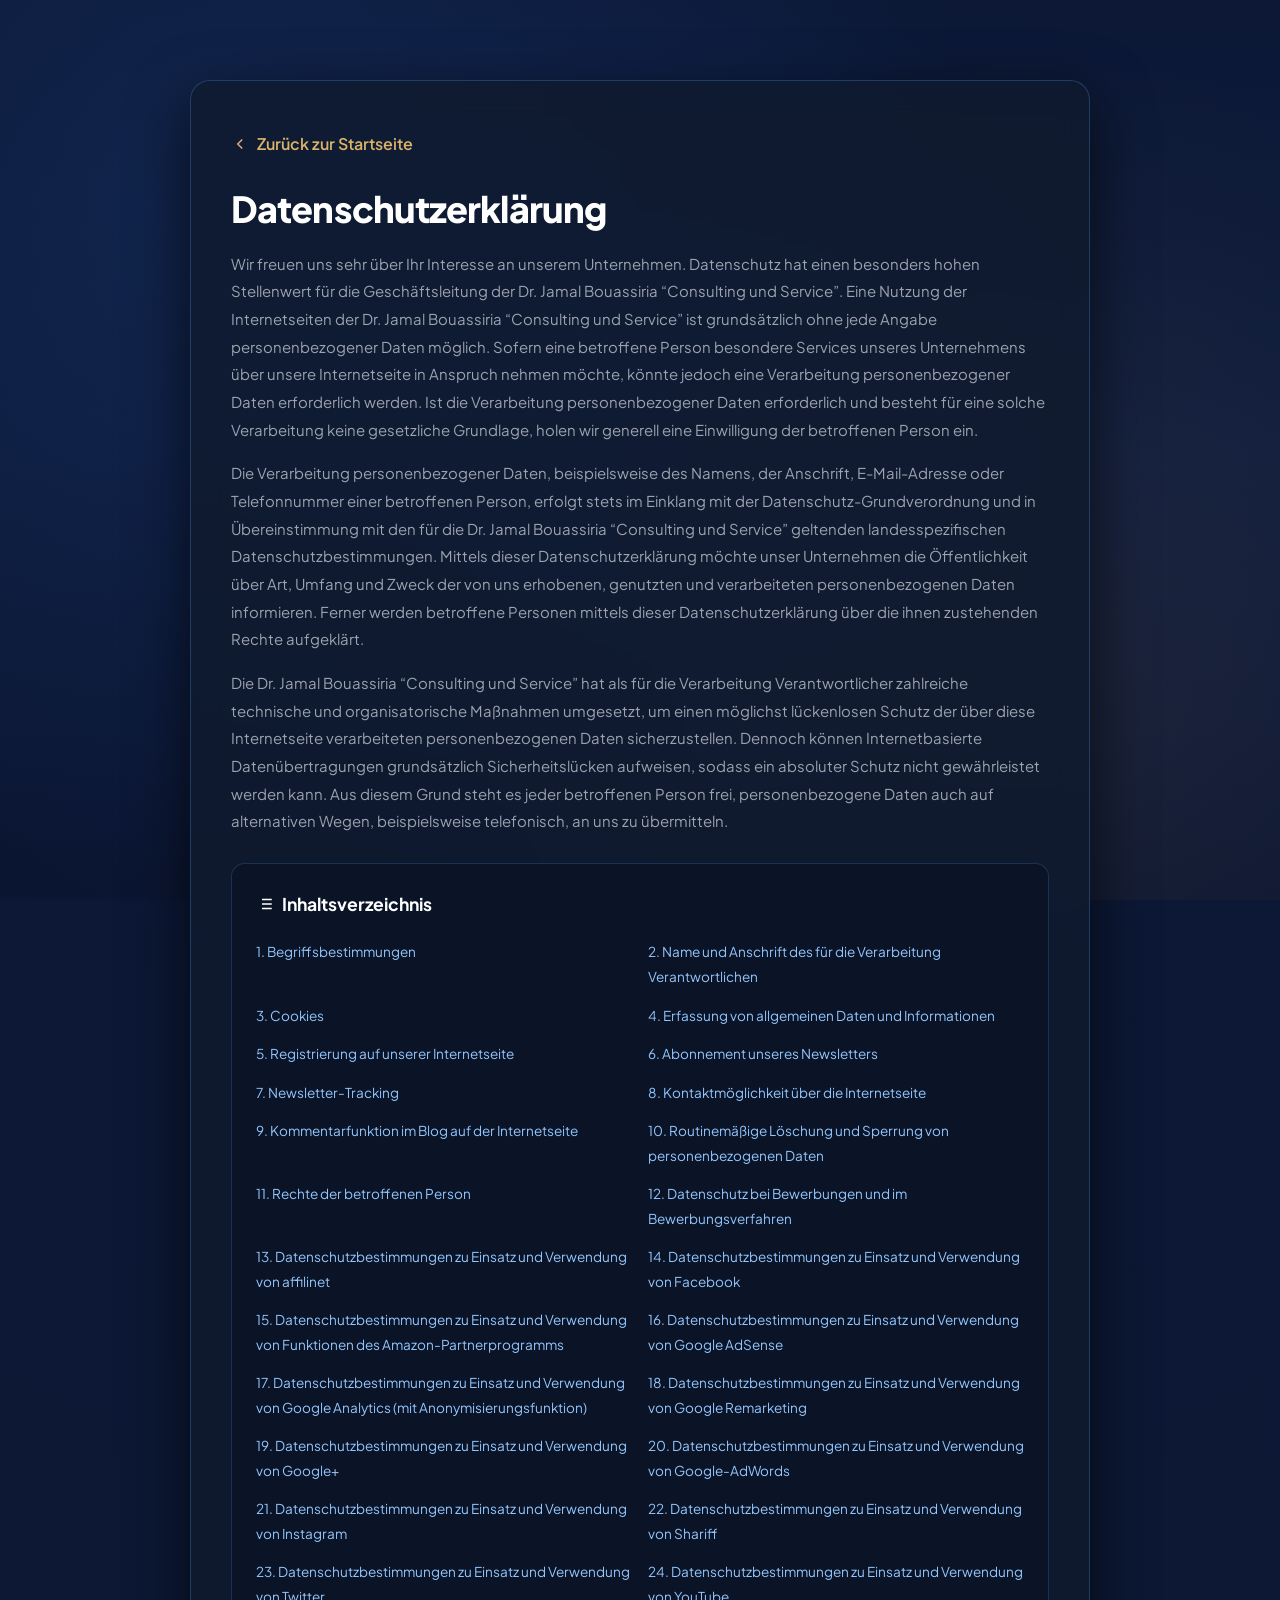
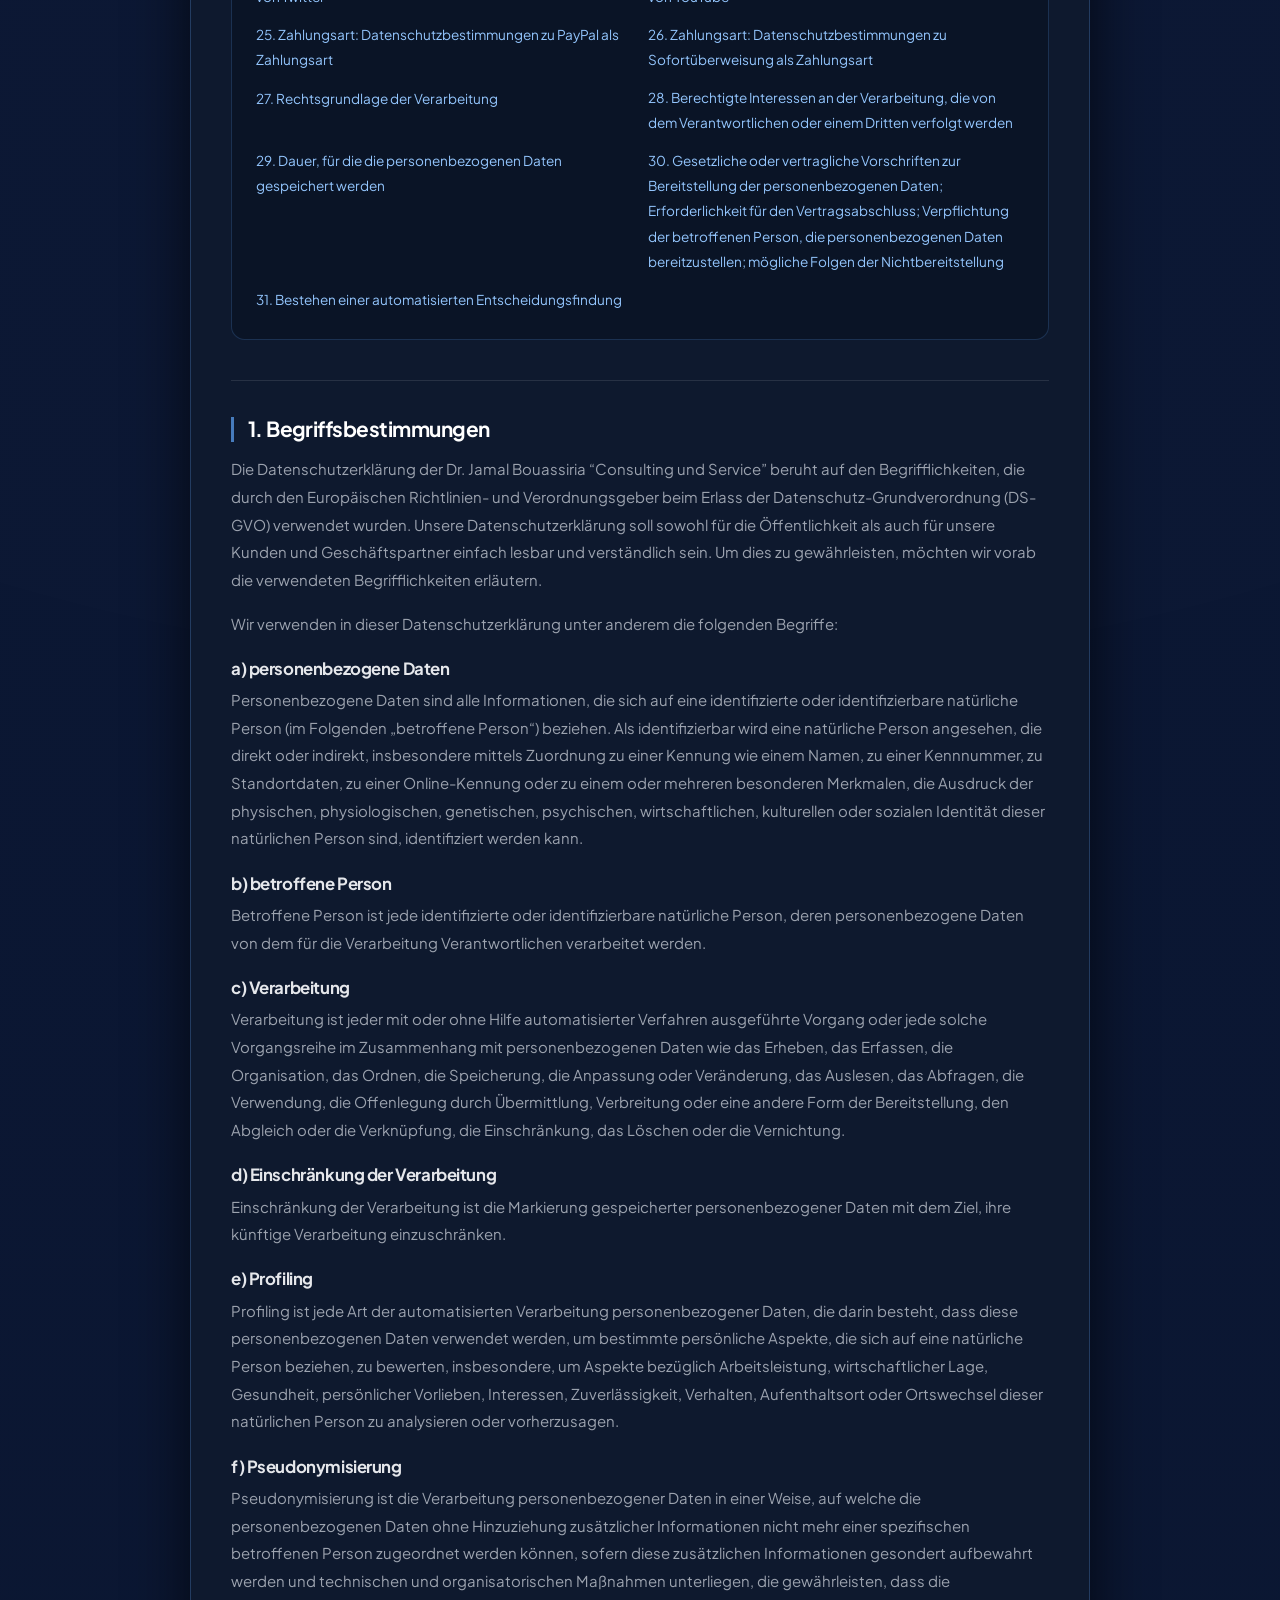
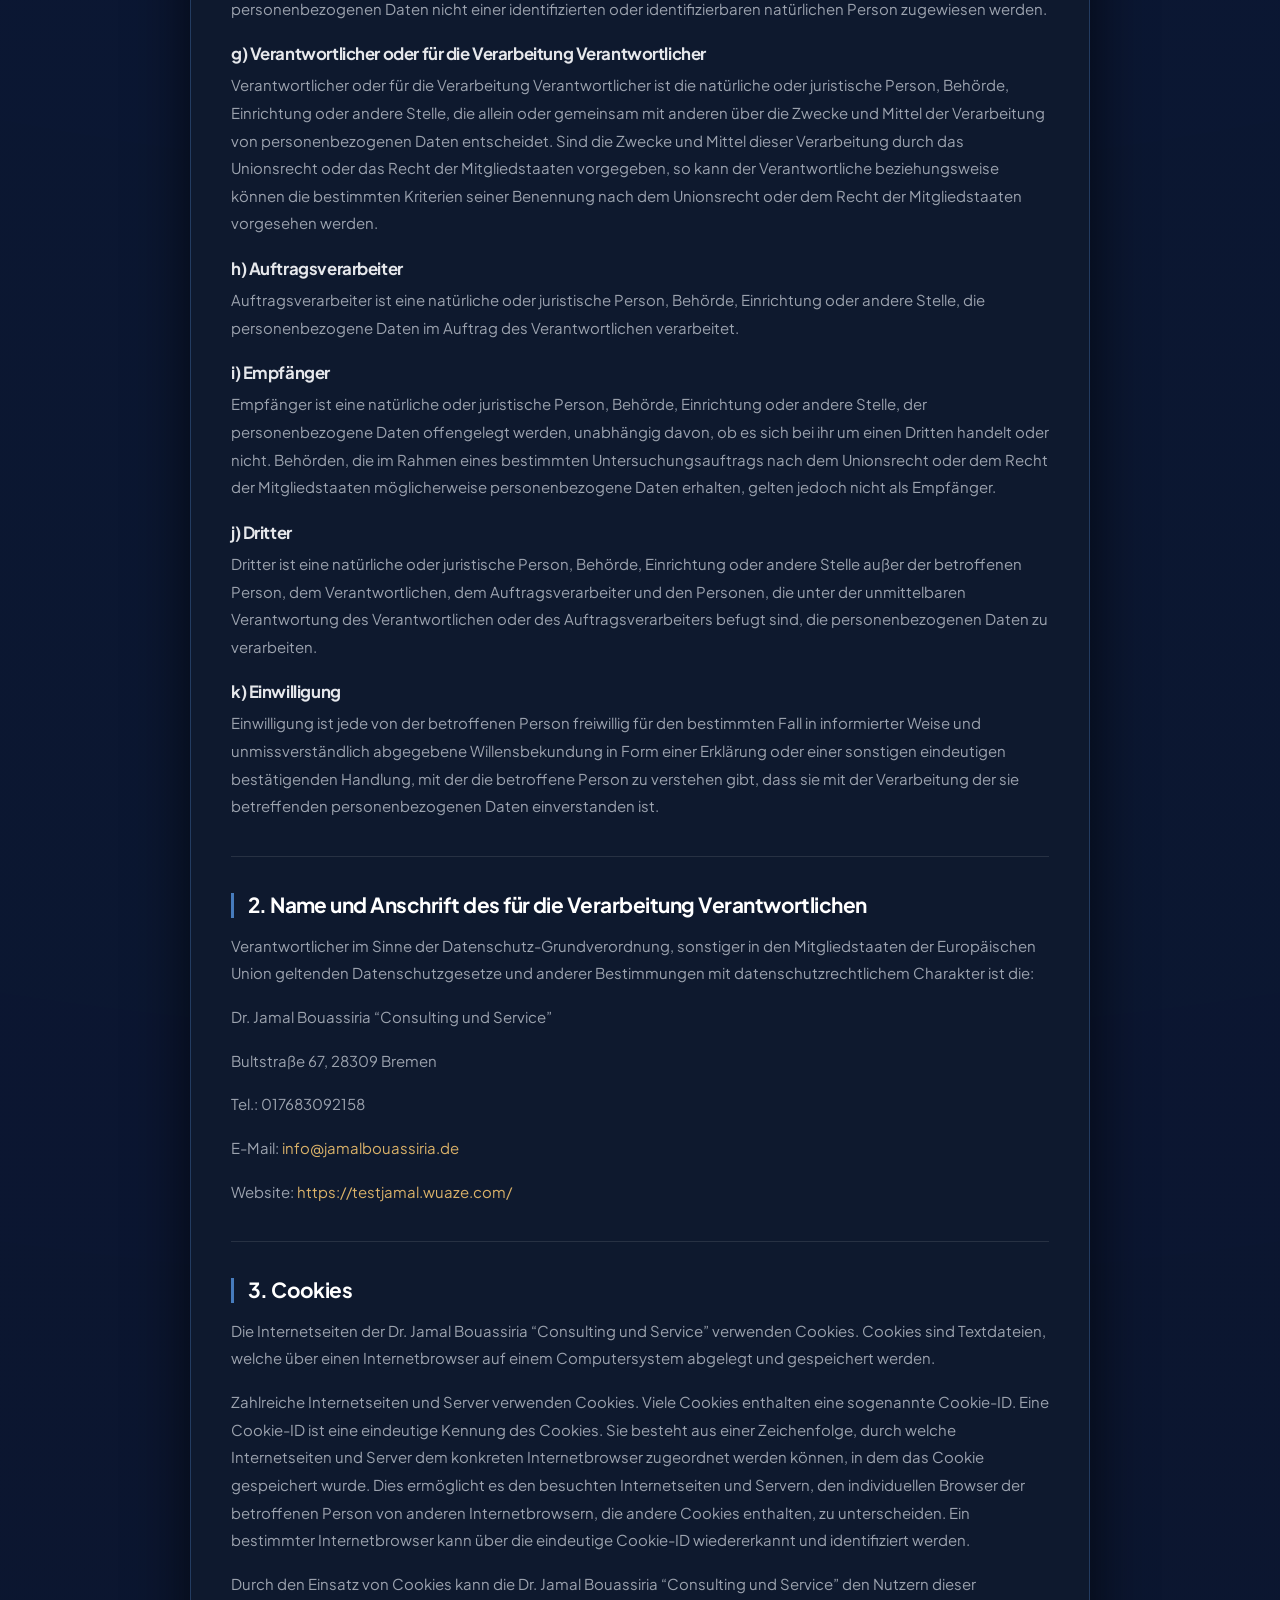
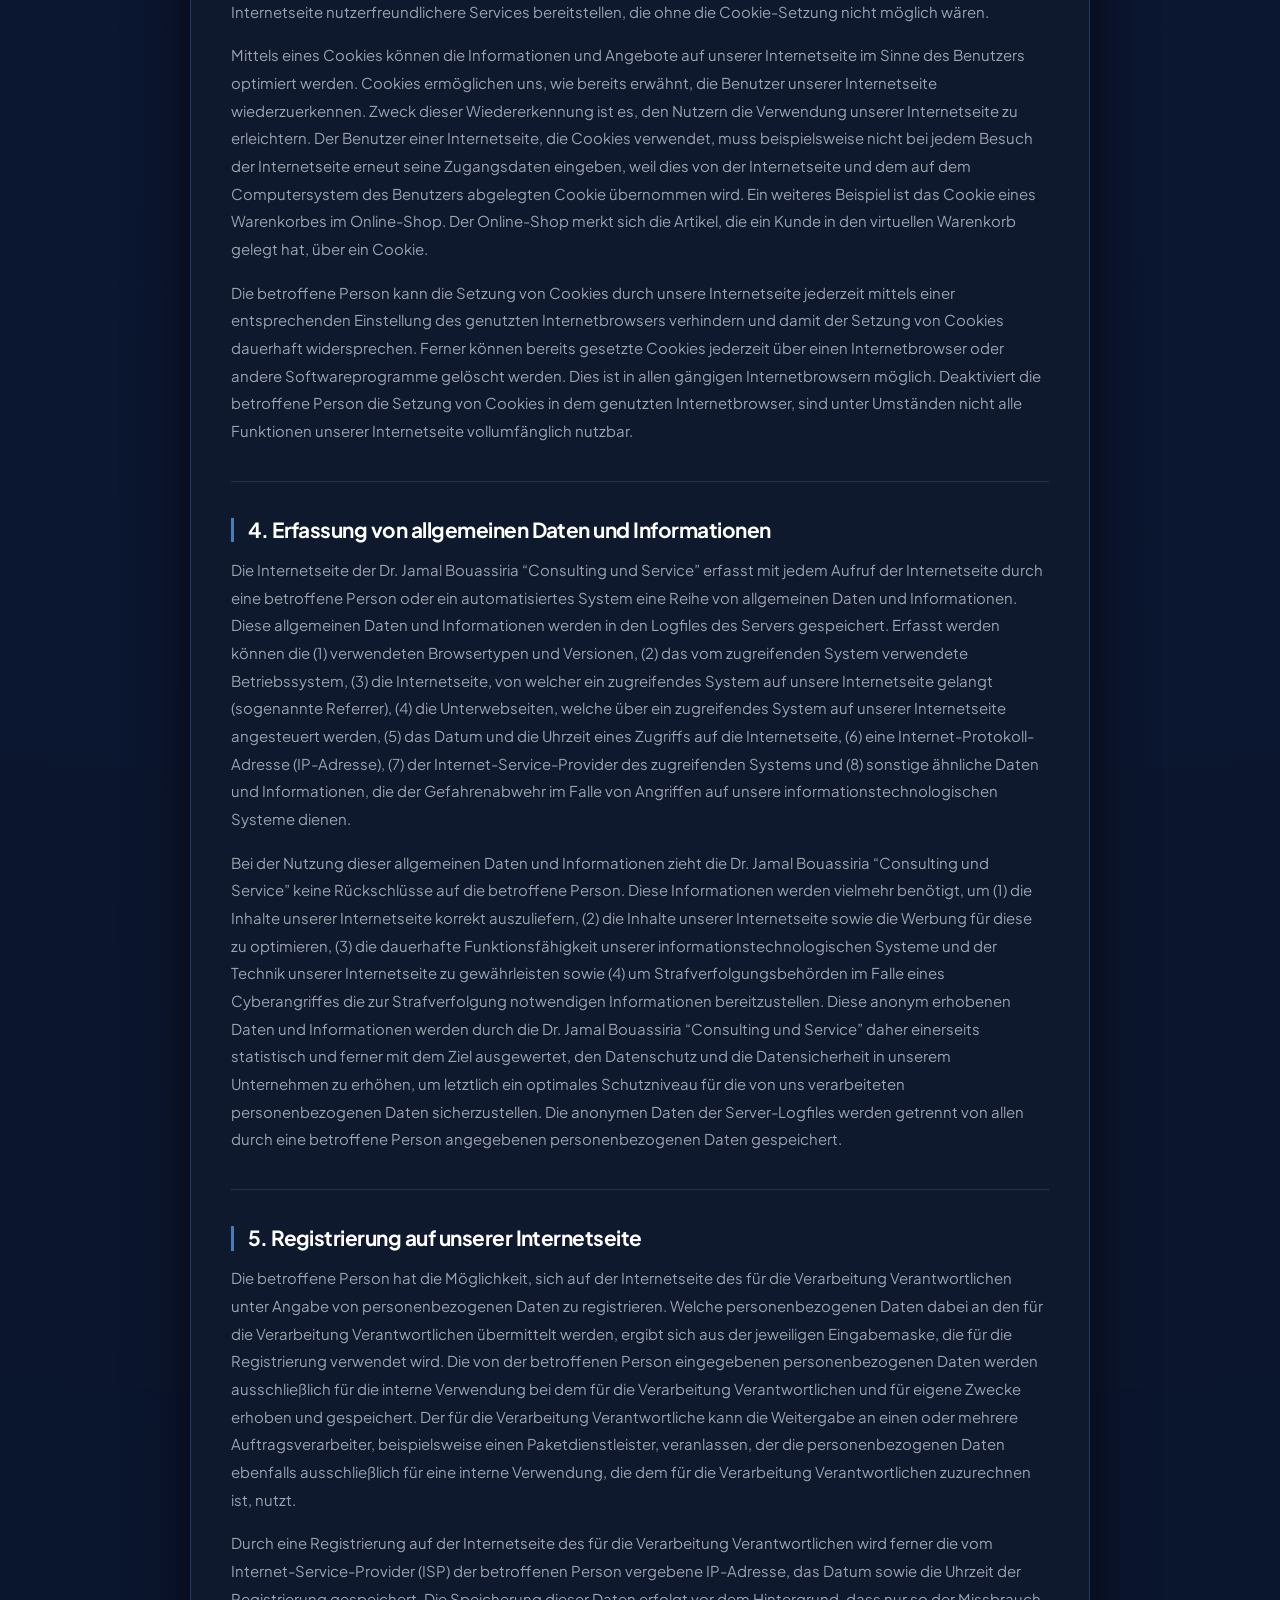
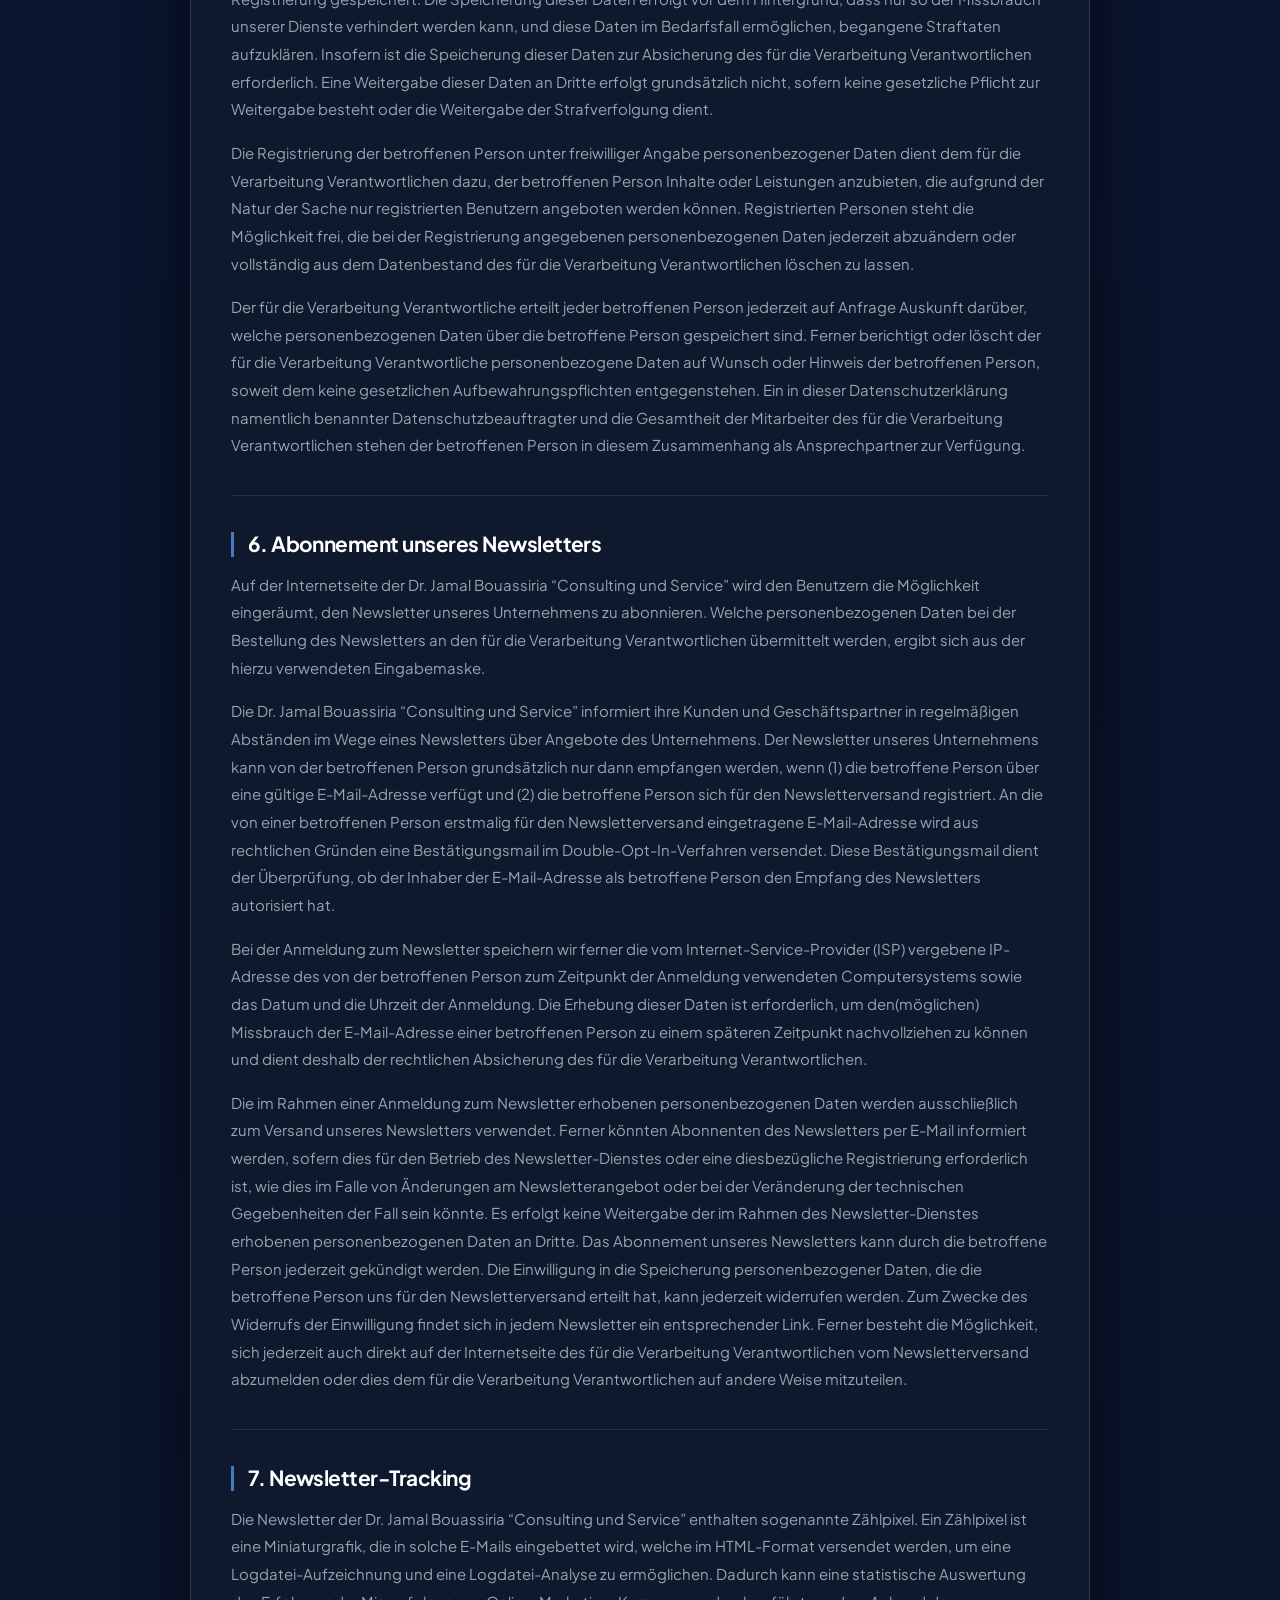
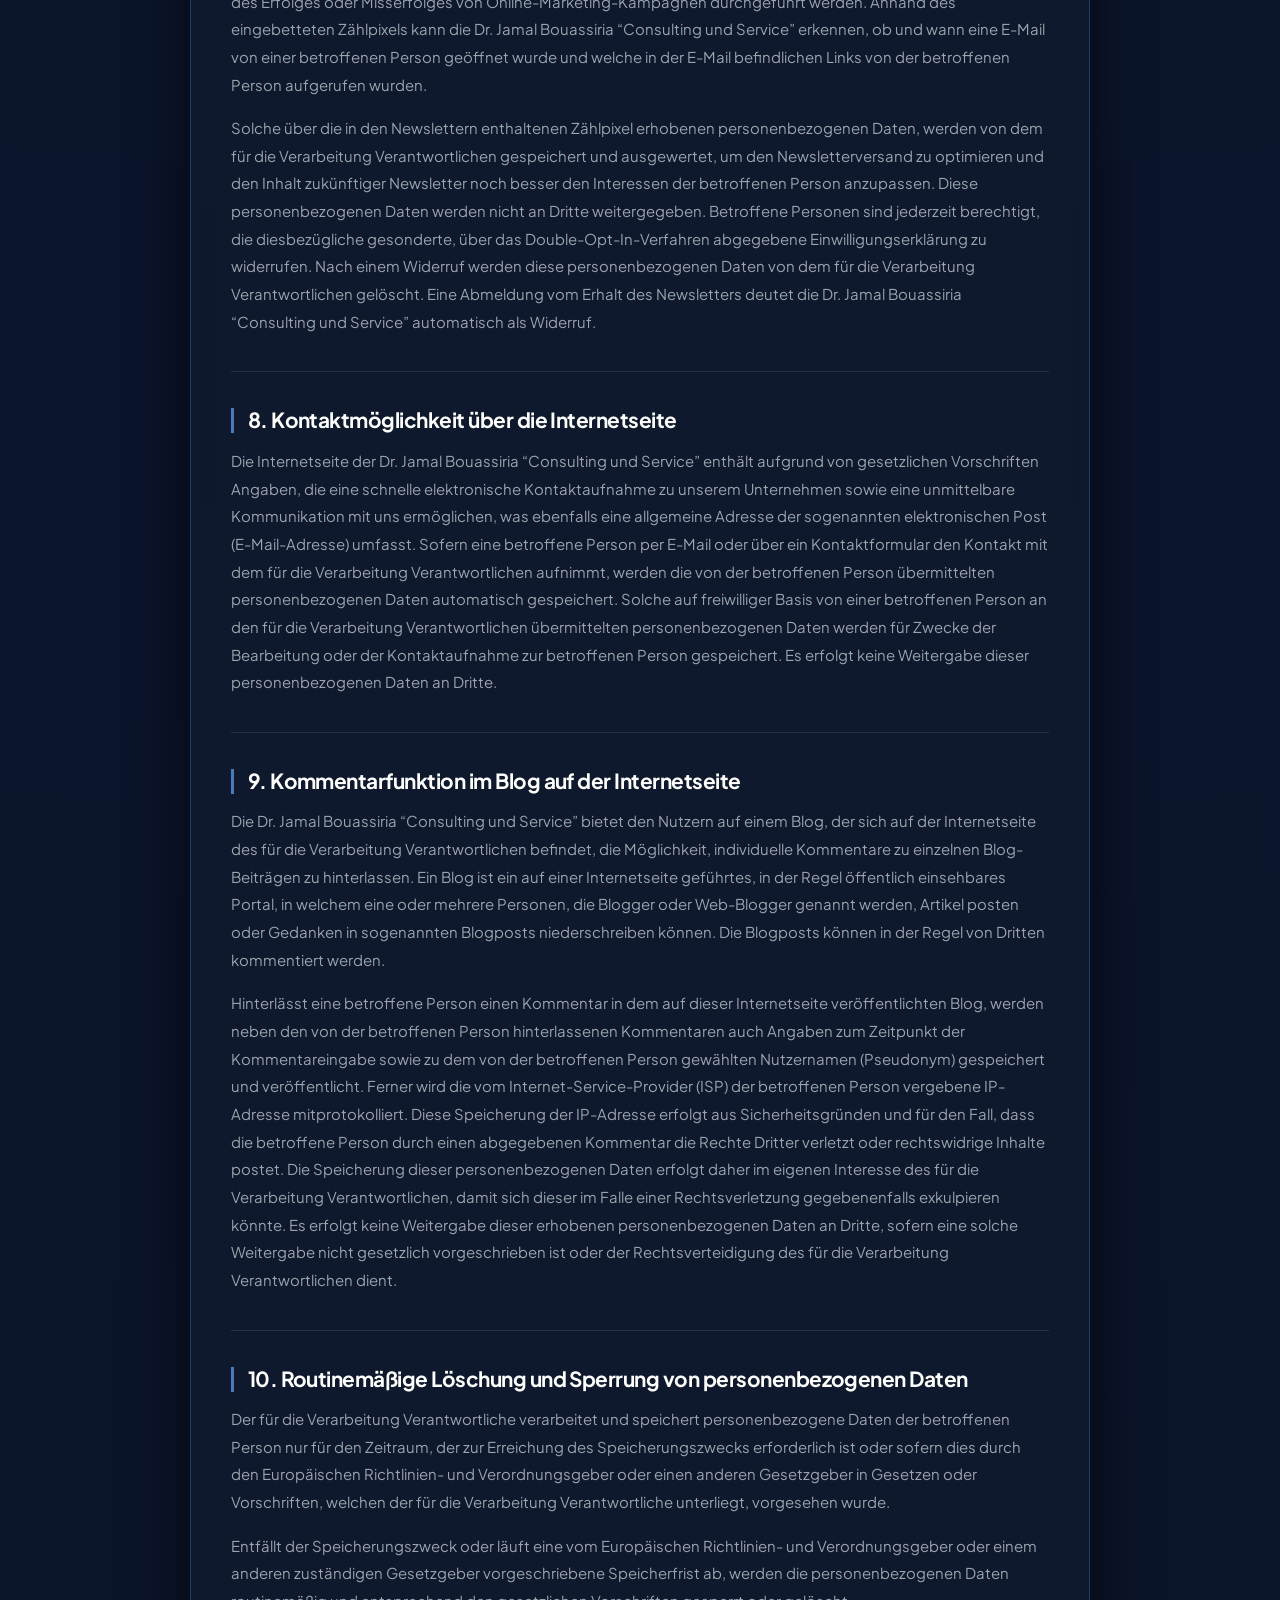
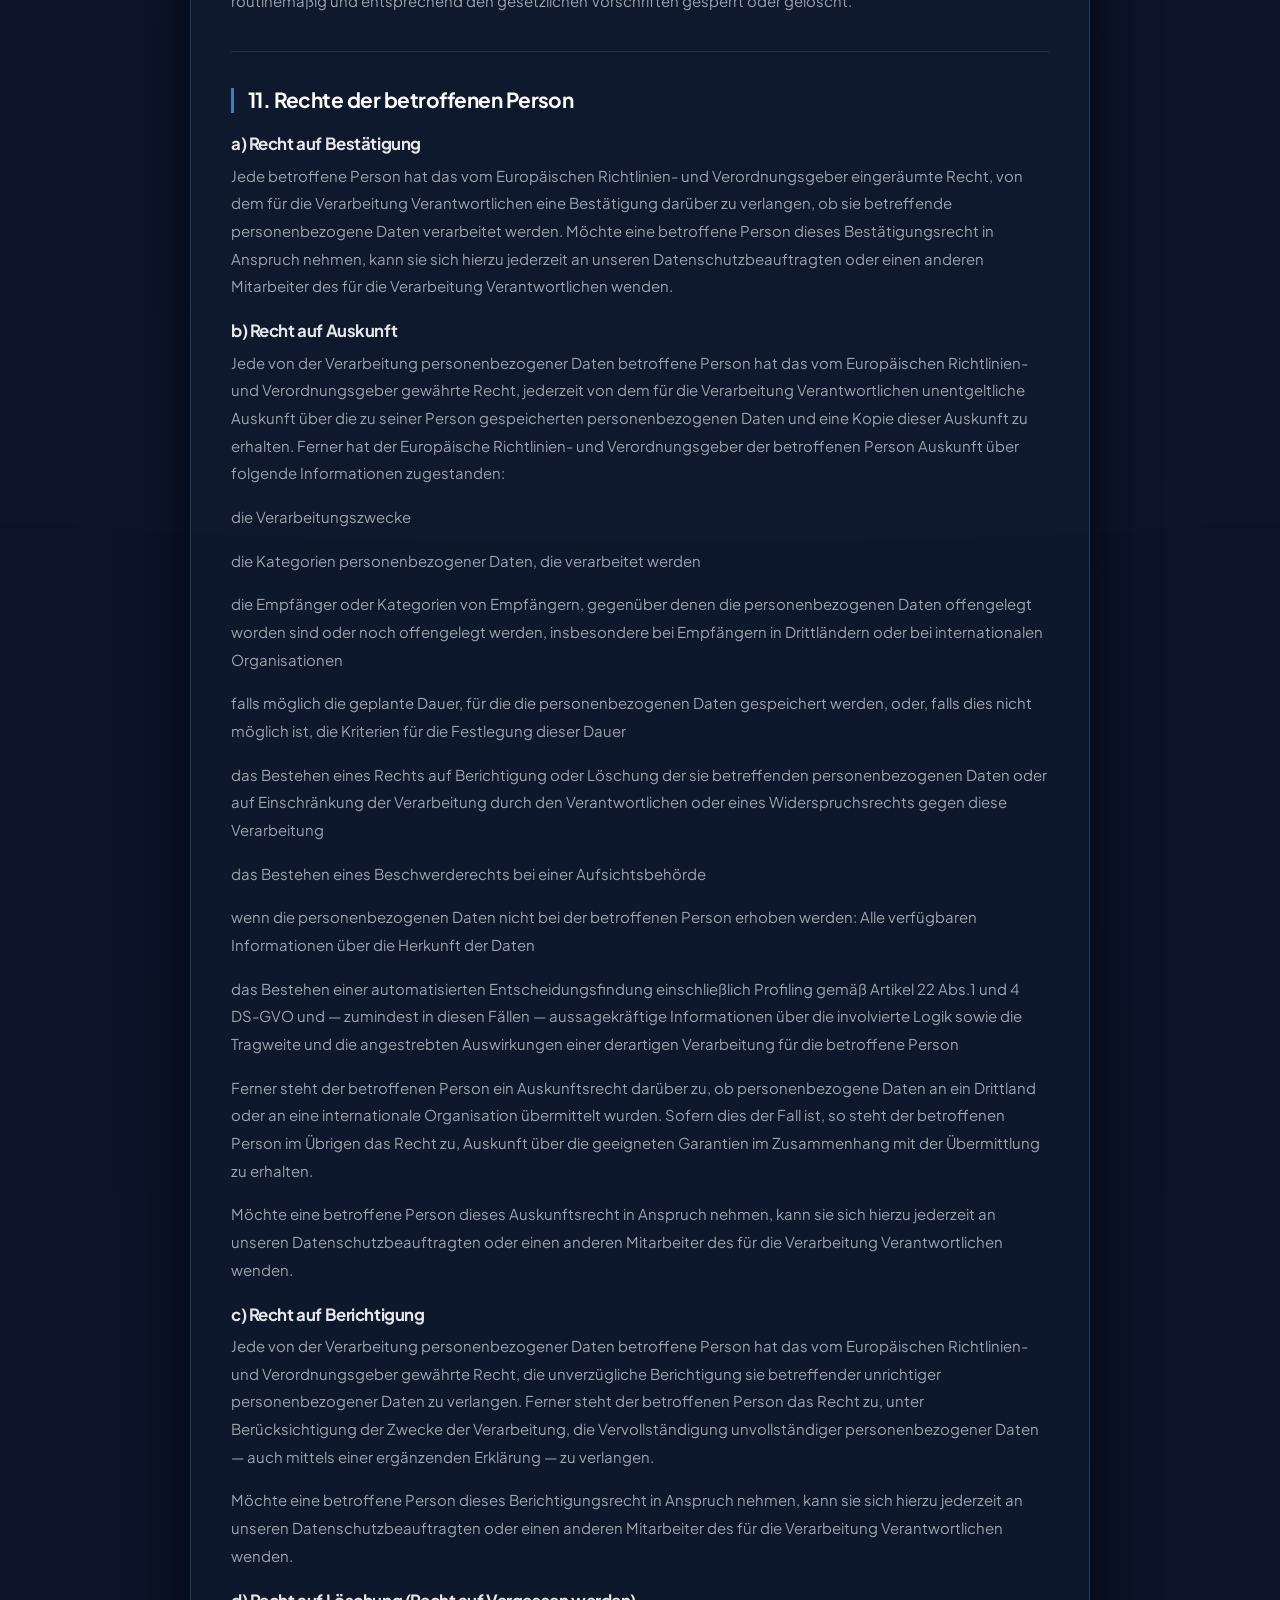
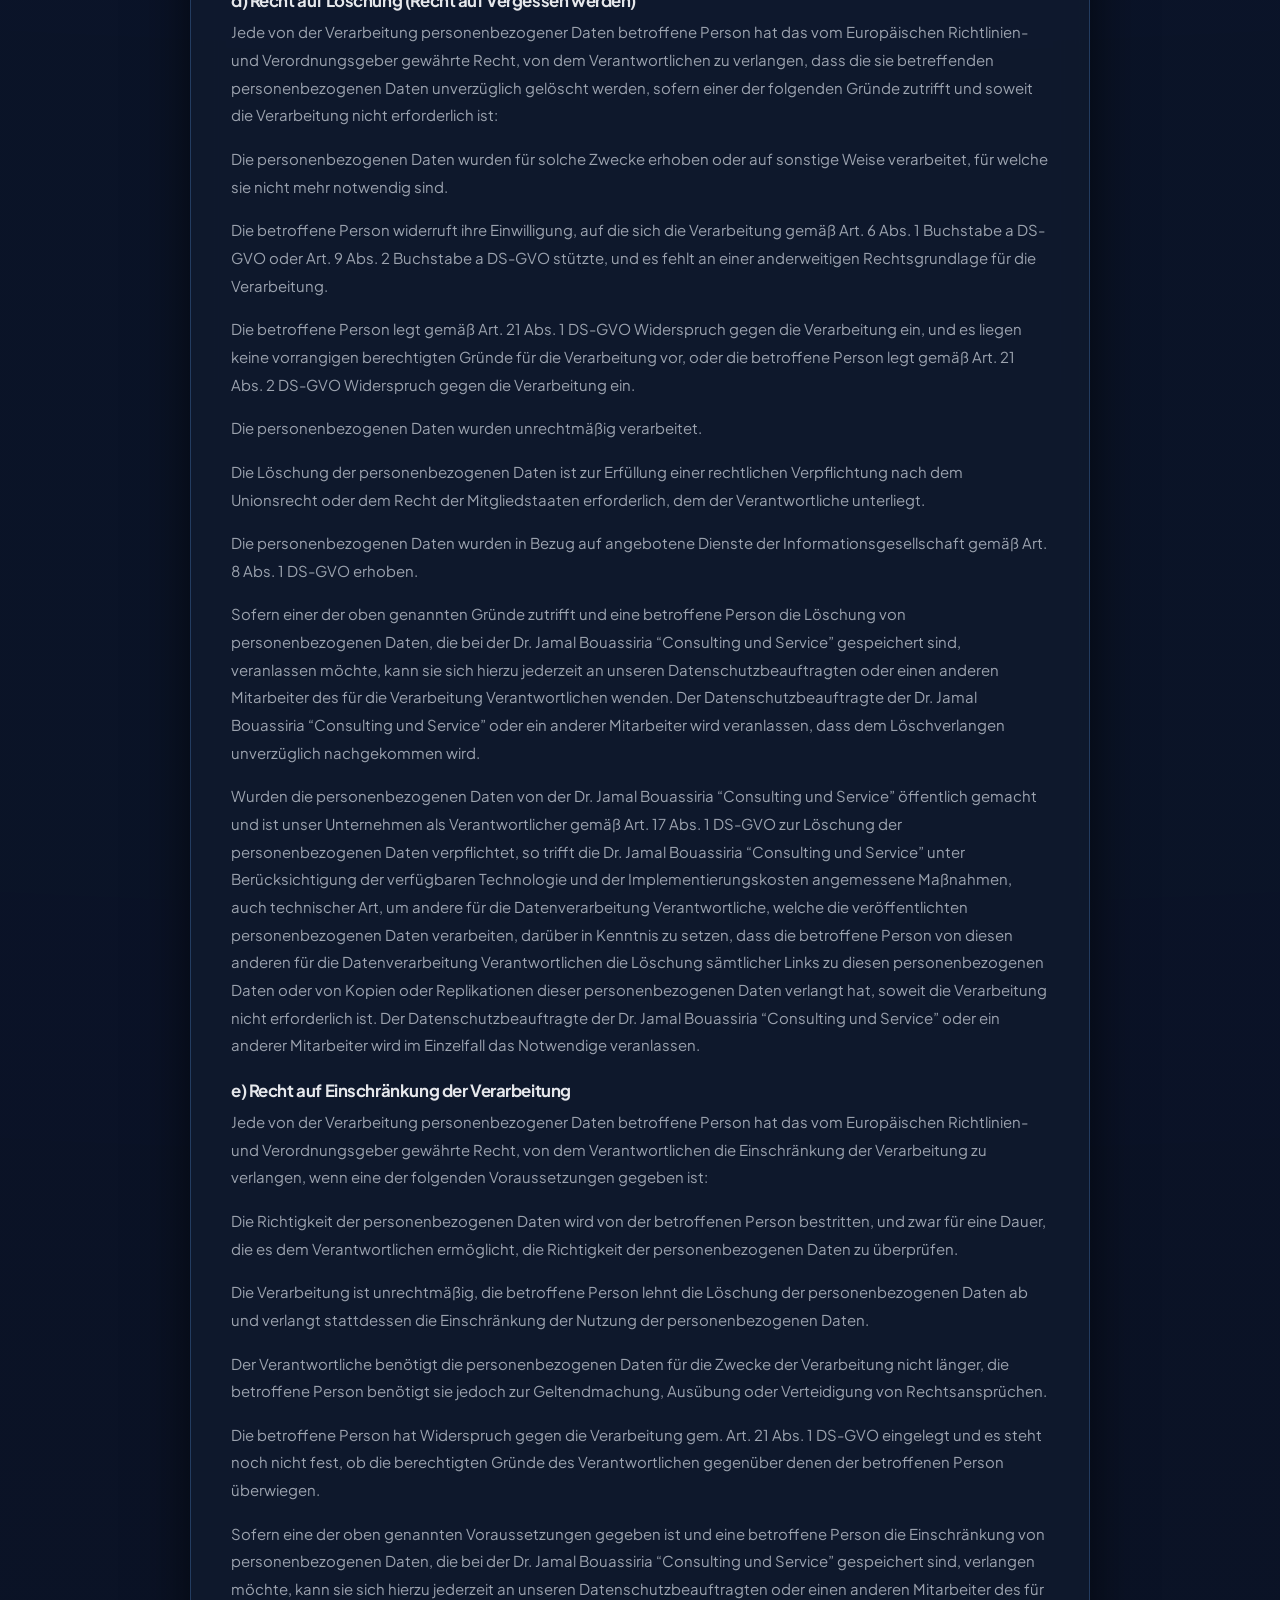
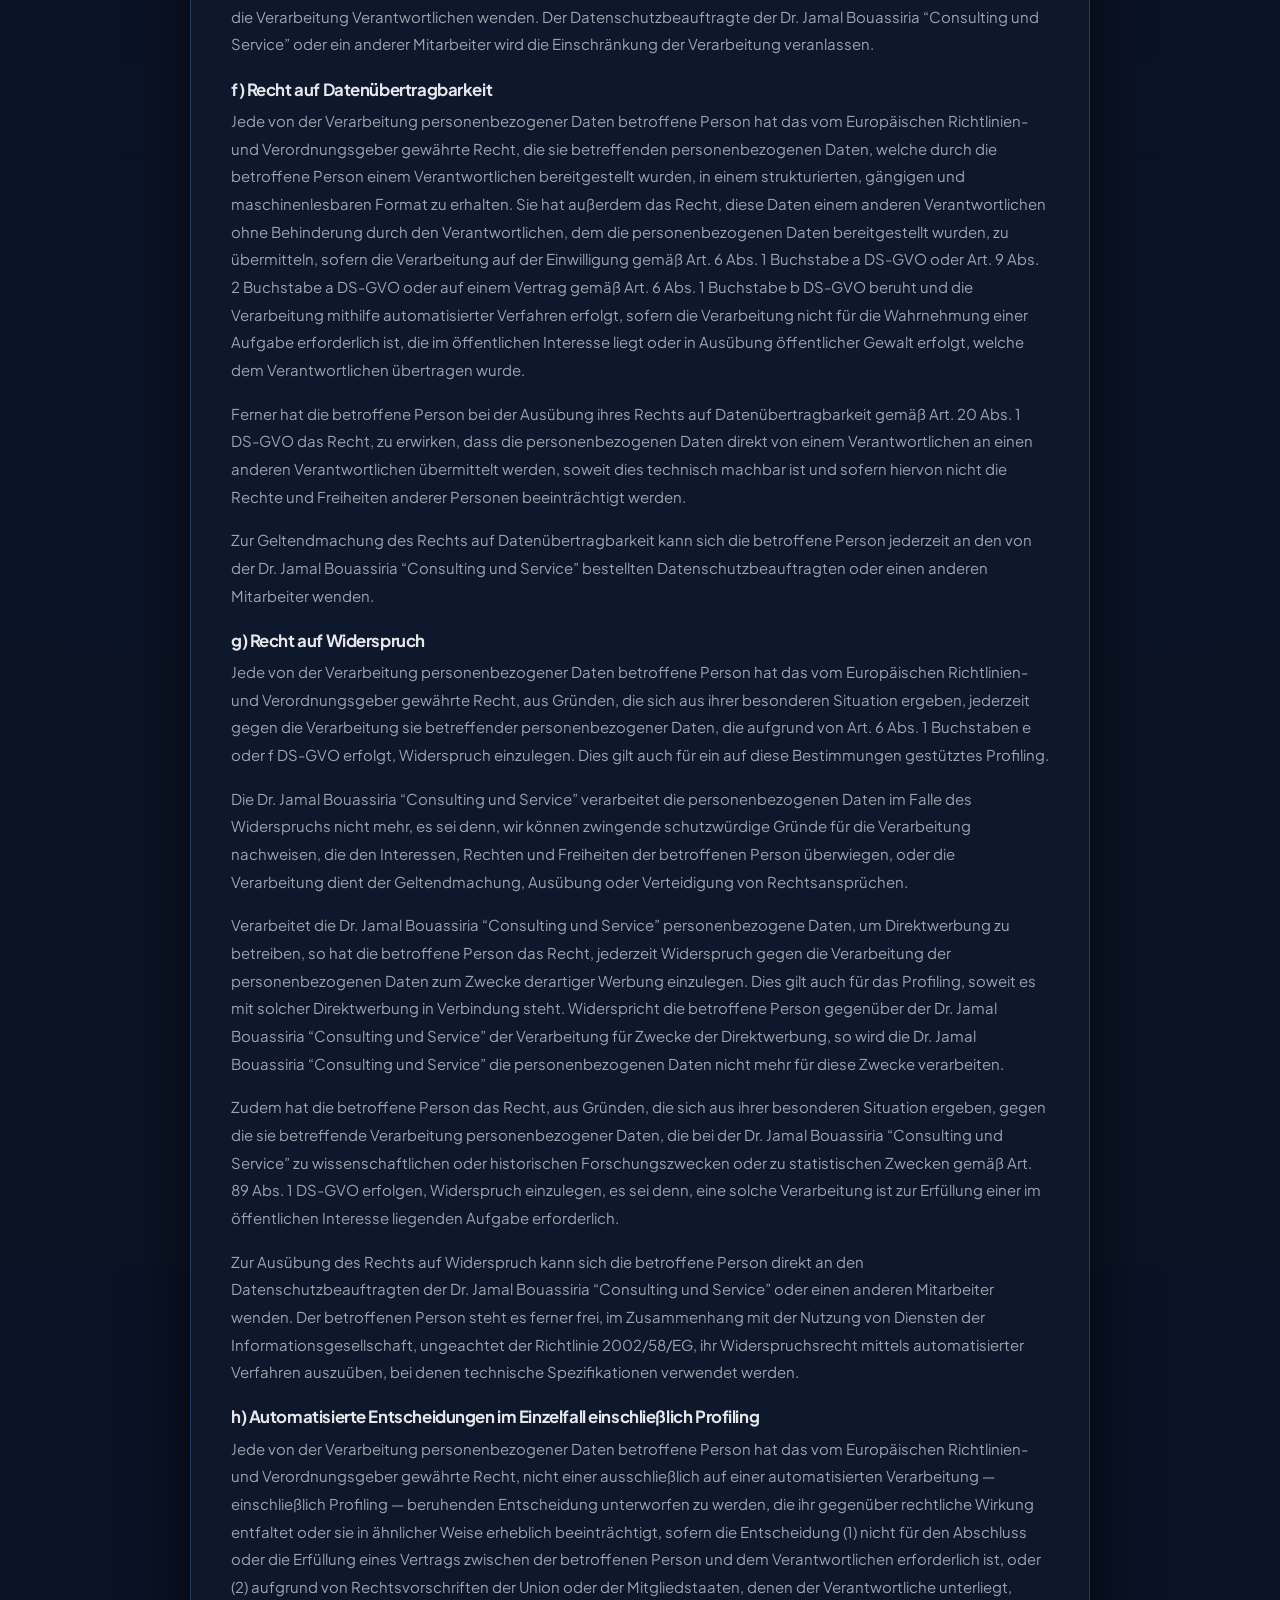
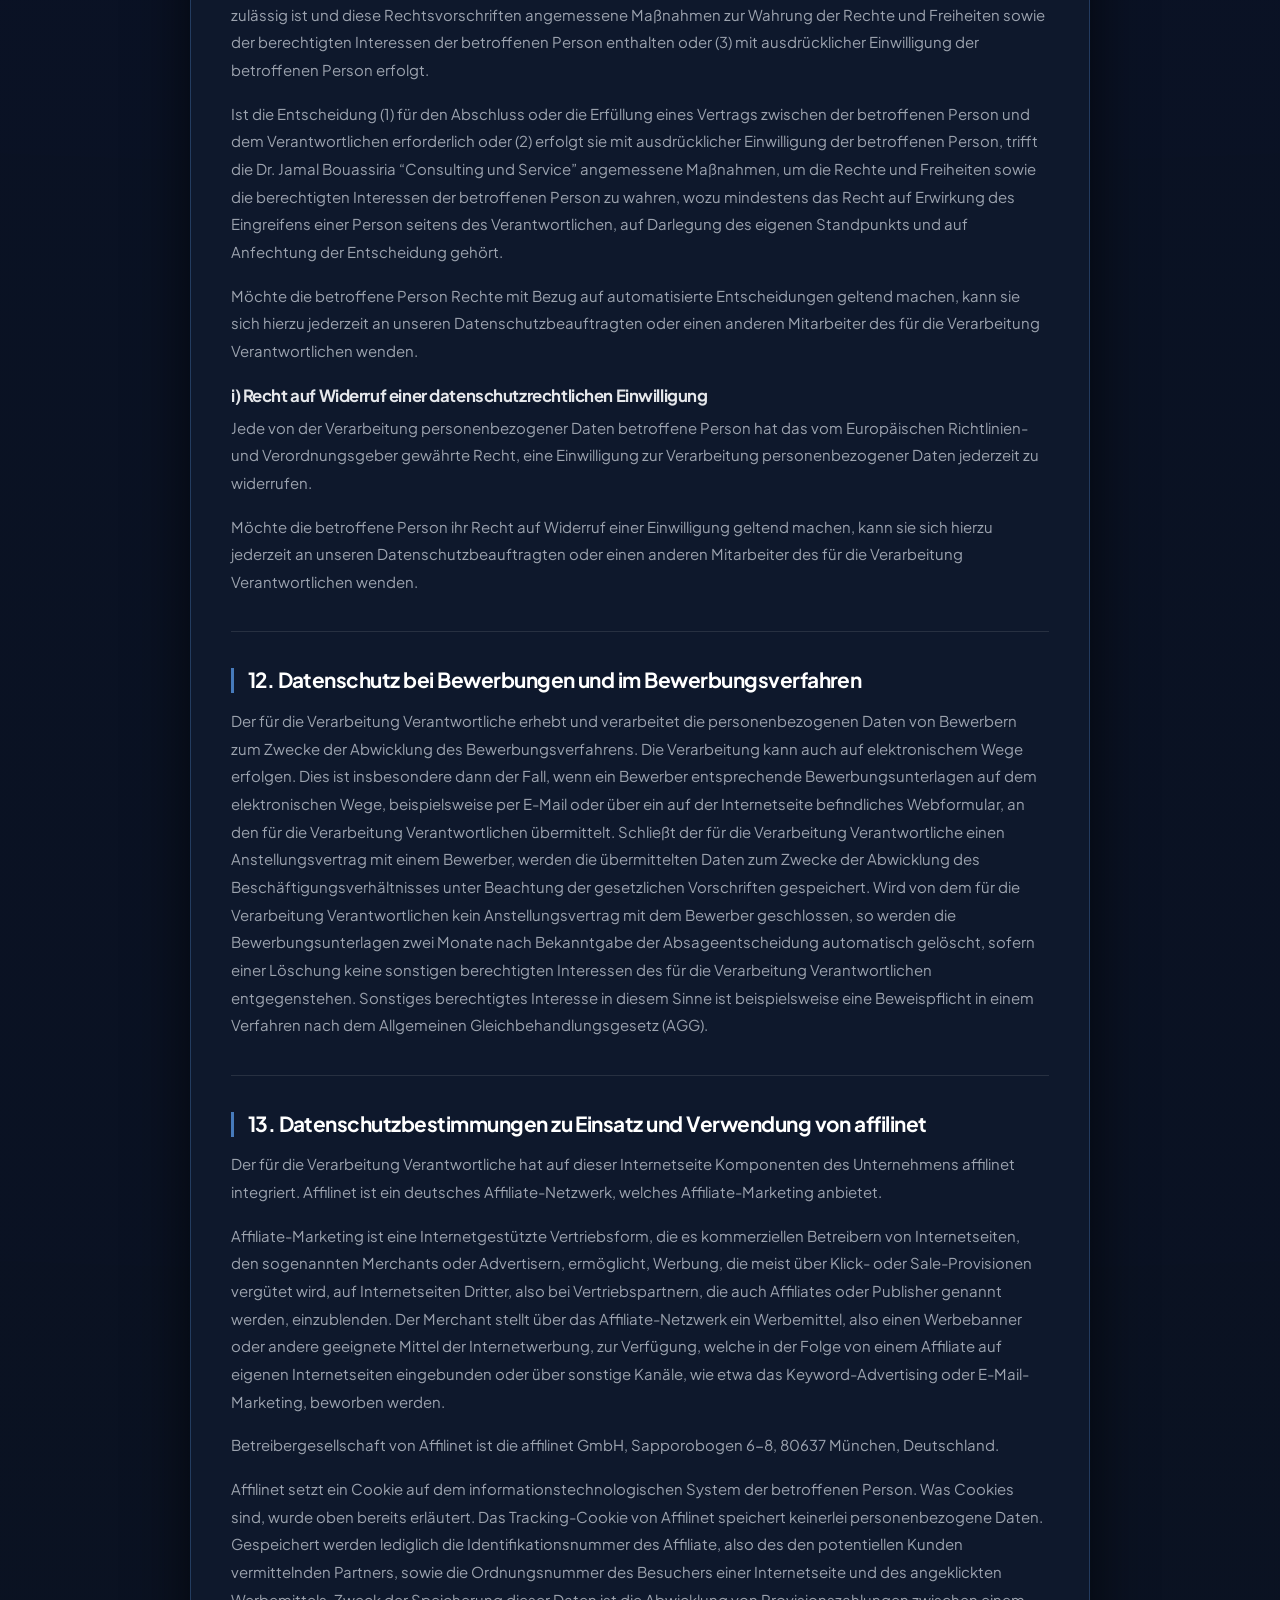
==== commit 898b377e: "feat: blue brand logo favicon, Dr. prefix in Impressum & Datenschutz, afripamediaservice.de footer l" ====
--- a/datenschutz.html
+++ b/datenschutz.html
@@ -5,7 +5,7 @@
   <meta charset="UTF-8">
   <meta name="viewport" content="width=device-width, initial-scale=1.0">
   <title>Datenschutzerklärung | Dr. Jamal Bouassiria - Consulting und Service</title>
-  <meta name="description" content="Datenschutzerklärung der Jamal Bouassiria Consulting und Service – Umfassende Informationen zum Schutz Ihrer personenbezogenen Daten gemäß DSGVO.">
+  <meta name="description" content="Datenschutzerklärung der Dr. Jamal Bouassiria Consulting und Service – Umfassende Informationen zum Schutz Ihrer personenbezogenen Daten gemäß DSGVO.">
   <meta name="robots" content="noindex, follow">
 
   <!-- Favicon -->
@@ -156,9 +156,9 @@
       </a>
 
       <h1>Datenschutzerklärung</h1>
-      <p>Wir freuen uns sehr über Ihr Interesse an unserem Unternehmen. Datenschutz hat einen besonders hohen Stellenwert für die Geschäftsleitung der Jamal Bouassiria “Consulting und Service”. Eine Nutzung der Internetseiten der Jamal Bouassiria “Consulting und Service” ist grundsätzlich ohne jede Angabe personenbezogener Daten möglich. Sofern eine betroffene Person besondere Services unseres Unternehmens über unsere Internetseite in Anspruch nehmen möchte, könnte jedoch eine Verarbeitung personenbezogener Daten erforderlich werden. Ist die Verarbeitung personenbezogener Daten erforderlich und besteht für eine solche Verarbeitung keine gesetzliche Grundlage, holen wir generell eine Einwilligung der betroffenen Person ein.</p>
-      <p>Die Verarbeitung personenbezogener Daten, beispielsweise des Namens, der Anschrift, E-Mail-Adresse oder Telefonnummer einer betroffenen Person, erfolgt stets im Einklang mit der Datenschutz-Grundverordnung und in Übereinstimmung mit den für die Jamal Bouassiria “Consulting und Service” geltenden landesspezifischen Datenschutzbestimmungen. Mittels dieser Datenschutzerklärung möchte unser Unternehmen die Öffentlichkeit über Art, Umfang und Zweck der von uns erhobenen, genutzten und verarbeiteten personenbezogenen Daten informieren. Ferner werden betroffene Personen mittels dieser Datenschutzerklärung über die ihnen zustehenden Rechte aufgeklärt.</p>
-      <p>Die Jamal Bouassiria “Consulting und Service” hat als für die Verarbeitung Verantwortlicher zahlreiche technische und organisatorische Maßnahmen umgesetzt, um einen möglichst lückenlosen Schutz der über diese Internetseite verarbeiteten personenbezogenen Daten sicherzustellen. Dennoch können Internetbasierte Datenübertragungen grundsätzlich Sicherheitslücken aufweisen, sodass ein absoluter Schutz nicht gewährleistet werden kann. Aus diesem Grund steht es jeder betroffenen Person frei, personenbezogene Daten auch auf alternativen Wegen, beispielsweise telefonisch, an uns zu übermitteln.</p>
+      <p>Wir freuen uns sehr über Ihr Interesse an unserem Unternehmen. Datenschutz hat einen besonders hohen Stellenwert für die Geschäftsleitung der Dr. Jamal Bouassiria “Consulting und Service”. Eine Nutzung der Internetseiten der Dr. Jamal Bouassiria “Consulting und Service” ist grundsätzlich ohne jede Angabe personenbezogener Daten möglich. Sofern eine betroffene Person besondere Services unseres Unternehmens über unsere Internetseite in Anspruch nehmen möchte, könnte jedoch eine Verarbeitung personenbezogener Daten erforderlich werden. Ist die Verarbeitung personenbezogener Daten erforderlich und besteht für eine solche Verarbeitung keine gesetzliche Grundlage, holen wir generell eine Einwilligung der betroffenen Person ein.</p>
+      <p>Die Verarbeitung personenbezogener Daten, beispielsweise des Namens, der Anschrift, E-Mail-Adresse oder Telefonnummer einer betroffenen Person, erfolgt stets im Einklang mit der Datenschutz-Grundverordnung und in Übereinstimmung mit den für die Dr. Jamal Bouassiria “Consulting und Service” geltenden landesspezifischen Datenschutzbestimmungen. Mittels dieser Datenschutzerklärung möchte unser Unternehmen die Öffentlichkeit über Art, Umfang und Zweck der von uns erhobenen, genutzten und verarbeiteten personenbezogenen Daten informieren. Ferner werden betroffene Personen mittels dieser Datenschutzerklärung über die ihnen zustehenden Rechte aufgeklärt.</p>
+      <p>Die Dr. Jamal Bouassiria “Consulting und Service” hat als für die Verarbeitung Verantwortlicher zahlreiche technische und organisatorische Maßnahmen umgesetzt, um einen möglichst lückenlosen Schutz der über diese Internetseite verarbeiteten personenbezogenen Daten sicherzustellen. Dennoch können Internetbasierte Datenübertragungen grundsätzlich Sicherheitslücken aufweisen, sodass ein absoluter Schutz nicht gewährleistet werden kann. Aus diesem Grund steht es jeder betroffenen Person frei, personenbezogene Daten auch auf alternativen Wegen, beispielsweise telefonisch, an uns zu übermitteln.</p>
 
       <!-- Inhaltsverzeichnis -->
       <div class="legal-toc-box">
@@ -210,7 +210,7 @@
       <hr class="legal-hr">
 
       <h2 id="sec-1">1. Begriffsbestimmungen</h2>
-      <p>Die Datenschutzerklärung der Jamal Bouassiria “Consulting und Service” beruht auf den Begrifflichkeiten, die durch den Europäischen Richtlinien- und Verordnungsgeber beim Erlass der Datenschutz-Grundverordnung (DS-GVO) verwendet wurden. Unsere Datenschutzerklärung soll sowohl für die Öffentlichkeit als auch für unsere Kunden und Geschäftspartner einfach lesbar und verständlich sein. Um dies zu gewährleisten, möchten wir vorab die verwendeten Begrifflichkeiten erläutern.</p>
+      <p>Die Datenschutzerklärung der Dr. Jamal Bouassiria “Consulting und Service” beruht auf den Begrifflichkeiten, die durch den Europäischen Richtlinien- und Verordnungsgeber beim Erlass der Datenschutz-Grundverordnung (DS-GVO) verwendet wurden. Unsere Datenschutzerklärung soll sowohl für die Öffentlichkeit als auch für unsere Kunden und Geschäftspartner einfach lesbar und verständlich sein. Um dies zu gewährleisten, möchten wir vorab die verwendeten Begrifflichkeiten erläutern.</p>
       <p>Wir verwenden in dieser Datenschutzerklärung unter anderem die folgenden Begriffe:</p>
       <h3>a) personenbezogene Daten</h3>
       <p>Personenbezogene Daten sind alle Informationen, die sich auf eine identifizierte oder identifizierbare natürliche Person (im Folgenden „betroffene Person“) beziehen. Als identifizierbar wird eine natürliche Person angesehen, die direkt oder indirekt, insbesondere mittels Zuordnung zu einer Kennung wie einem Namen, zu einer Kennnummer, zu Standortdaten, zu einer Online-Kennung oder zu einem oder mehreren besonderen Merkmalen, die Ausdruck der physischen, physiologischen, genetischen, psychischen, wirtschaftlichen, kulturellen oder sozialen Identität dieser natürlichen Person sind, identifiziert werden kann.</p>
@@ -238,7 +238,7 @@
 
       <h2 id="sec-2">2. Name und Anschrift des für die Verarbeitung Verantwortlichen</h2>
       <p>Verantwortlicher im Sinne der Datenschutz-Grundverordnung, sonstiger in den Mitgliedstaaten der Europäischen Union geltenden Datenschutzgesetze und anderer Bestimmungen mit datenschutzrechtlichem Charakter ist die:</p>
-      <p>Jamal Bouassiria “Consulting und Service”</p>
+      <p>Dr. Jamal Bouassiria “Consulting und Service”</p>
       <p>Bultstraße 67, 28309 Bremen</p>
       <p>Tel.: 017683092158</p>
       <p>E-Mail: <a href="mailto:info@jamalbouassiria.de">info@jamalbouassiria.de</a></p>
@@ -246,16 +246,16 @@
       <hr class="legal-hr">
 
       <h2 id="sec-3">3. Cookies</h2>
-      <p>Die Internetseiten der Jamal Bouassiria “Consulting und Service” verwenden Cookies. Cookies sind Textdateien, welche über einen Internetbrowser auf einem Computersystem abgelegt und gespeichert werden.</p>
+      <p>Die Internetseiten der Dr. Jamal Bouassiria “Consulting und Service” verwenden Cookies. Cookies sind Textdateien, welche über einen Internetbrowser auf einem Computersystem abgelegt und gespeichert werden.</p>
       <p>Zahlreiche Internetseiten und Server verwenden Cookies. Viele Cookies enthalten eine sogenannte Cookie-ID. Eine Cookie-ID ist eine eindeutige Kennung des Cookies. Sie besteht aus einer Zeichenfolge, durch welche Internetseiten und Server dem konkreten Internetbrowser zugeordnet werden können, in dem das Cookie gespeichert wurde. Dies ermöglicht es den besuchten Internetseiten und Servern, den individuellen Browser der betroffenen Person von anderen Internetbrowsern, die andere Cookies enthalten, zu unterscheiden. Ein bestimmter Internetbrowser kann über die eindeutige Cookie-ID wiedererkannt und identifiziert werden.</p>
-      <p>Durch den Einsatz von Cookies kann die Jamal Bouassiria “Consulting und Service” den Nutzern dieser Internetseite nutzerfreundlichere Services bereitstellen, die ohne die Cookie-Setzung nicht möglich wären.</p>
+      <p>Durch den Einsatz von Cookies kann die Dr. Jamal Bouassiria “Consulting und Service” den Nutzern dieser Internetseite nutzerfreundlichere Services bereitstellen, die ohne die Cookie-Setzung nicht möglich wären.</p>
       <p>Mittels eines Cookies können die Informationen und Angebote auf unserer Internetseite im Sinne des Benutzers optimiert werden. Cookies ermöglichen uns, wie bereits erwähnt, die Benutzer unserer Internetseite wiederzuerkennen. Zweck dieser Wiedererkennung ist es, den Nutzern die Verwendung unserer Internetseite zu erleichtern. Der Benutzer einer Internetseite, die Cookies verwendet, muss beispielsweise nicht bei jedem Besuch der Internetseite erneut seine Zugangsdaten eingeben, weil dies von der Internetseite und dem auf dem Computersystem des Benutzers abgelegten Cookie übernommen wird. Ein weiteres Beispiel ist das Cookie eines Warenkorbes im Online-Shop. Der Online-Shop merkt sich die Artikel, die ein Kunde in den virtuellen Warenkorb gelegt hat, über ein Cookie.</p>
       <p>Die betroffene Person kann die Setzung von Cookies durch unsere Internetseite jederzeit mittels einer entsprechenden Einstellung des genutzten Internetbrowsers verhindern und damit der Setzung von Cookies dauerhaft widersprechen. Ferner können bereits gesetzte Cookies jederzeit über einen Internetbrowser oder andere Softwareprogramme gelöscht werden. Dies ist in allen gängigen Internetbrowsern möglich. Deaktiviert die betroffene Person die Setzung von Cookies in dem genutzten Internetbrowser, sind unter Umständen nicht alle Funktionen unserer Internetseite vollumfänglich nutzbar.</p>
       <hr class="legal-hr">
 
       <h2 id="sec-4">4. Erfassung von allgemeinen Daten und Informationen</h2>
-      <p>Die Internetseite der Jamal Bouassiria “Consulting und Service” erfasst mit jedem Aufruf der Internetseite durch eine betroffene Person oder ein automatisiertes System eine Reihe von allgemeinen Daten und Informationen. Diese allgemeinen Daten und Informationen werden in den Logfiles des Servers gespeichert. Erfasst werden können die (1) verwendeten Browsertypen und Versionen, (2) das vom zugreifenden System verwendete Betriebssystem, (3) die Internetseite, von welcher ein zugreifendes System auf unsere Internetseite gelangt (sogenannte Referrer), (4) die Unterwebseiten, welche über ein zugreifendes System auf unserer Internetseite angesteuert werden, (5) das Datum und die Uhrzeit eines Zugriffs auf die Internetseite, (6) eine Internet-Protokoll-Adresse (IP-Adresse), (7) der Internet-Service-Provider des zugreifenden Systems und (8) sonstige ähnliche Daten und Informationen, die der Gefahrenabwehr im Falle von Angriffen auf unsere informationstechnologischen Systeme dienen.</p>
-      <p>Bei der Nutzung dieser allgemeinen Daten und Informationen zieht die Jamal Bouassiria “Consulting und Service” keine Rückschlüsse auf die betroffene Person. Diese Informationen werden vielmehr benötigt, um (1) die Inhalte unserer Internetseite korrekt auszuliefern, (2) die Inhalte unserer Internetseite sowie die Werbung für diese zu optimieren, (3) die dauerhafte Funktionsfähigkeit unserer informationstechnologischen Systeme und der Technik unserer Internetseite zu gewährleisten sowie (4) um Strafverfolgungsbehörden im Falle eines Cyberangriffes die zur Strafverfolgung notwendigen Informationen bereitzustellen. Diese anonym erhobenen Daten und Informationen werden durch die Jamal Bouassiria “Consulting und Service” daher einerseits statistisch und ferner mit dem Ziel ausgewertet, den Datenschutz und die Datensicherheit in unserem Unternehmen zu erhöhen, um letztlich ein optimales Schutzniveau für die von uns verarbeiteten personenbezogenen Daten sicherzustellen. Die anonymen Daten der Server-Logfiles werden getrennt von allen durch eine betroffene Person angegebenen personenbezogenen Daten gespeichert.</p>
+      <p>Die Internetseite der Dr. Jamal Bouassiria “Consulting und Service” erfasst mit jedem Aufruf der Internetseite durch eine betroffene Person oder ein automatisiertes System eine Reihe von allgemeinen Daten und Informationen. Diese allgemeinen Daten und Informationen werden in den Logfiles des Servers gespeichert. Erfasst werden können die (1) verwendeten Browsertypen und Versionen, (2) das vom zugreifenden System verwendete Betriebssystem, (3) die Internetseite, von welcher ein zugreifendes System auf unsere Internetseite gelangt (sogenannte Referrer), (4) die Unterwebseiten, welche über ein zugreifendes System auf unserer Internetseite angesteuert werden, (5) das Datum und die Uhrzeit eines Zugriffs auf die Internetseite, (6) eine Internet-Protokoll-Adresse (IP-Adresse), (7) der Internet-Service-Provider des zugreifenden Systems und (8) sonstige ähnliche Daten und Informationen, die der Gefahrenabwehr im Falle von Angriffen auf unsere informationstechnologischen Systeme dienen.</p>
+      <p>Bei der Nutzung dieser allgemeinen Daten und Informationen zieht die Dr. Jamal Bouassiria “Consulting und Service” keine Rückschlüsse auf die betroffene Person. Diese Informationen werden vielmehr benötigt, um (1) die Inhalte unserer Internetseite korrekt auszuliefern, (2) die Inhalte unserer Internetseite sowie die Werbung für diese zu optimieren, (3) die dauerhafte Funktionsfähigkeit unserer informationstechnologischen Systeme und der Technik unserer Internetseite zu gewährleisten sowie (4) um Strafverfolgungsbehörden im Falle eines Cyberangriffes die zur Strafverfolgung notwendigen Informationen bereitzustellen. Diese anonym erhobenen Daten und Informationen werden durch die Dr. Jamal Bouassiria “Consulting und Service” daher einerseits statistisch und ferner mit dem Ziel ausgewertet, den Datenschutz und die Datensicherheit in unserem Unternehmen zu erhöhen, um letztlich ein optimales Schutzniveau für die von uns verarbeiteten personenbezogenen Daten sicherzustellen. Die anonymen Daten der Server-Logfiles werden getrennt von allen durch eine betroffene Person angegebenen personenbezogenen Daten gespeichert.</p>
       <hr class="legal-hr">
 
       <h2 id="sec-5">5. Registrierung auf unserer Internetseite</h2>
@@ -266,23 +266,23 @@
       <hr class="legal-hr">
 
       <h2 id="sec-6">6. Abonnement unseres Newsletters</h2>
-      <p>Auf der Internetseite der Jamal Bouassiria “Consulting und Service” wird den Benutzern die Möglichkeit eingeräumt, den Newsletter unseres Unternehmens zu abonnieren. Welche personenbezogenen Daten bei der Bestellung des Newsletters an den für die Verarbeitung Verantwortlichen übermittelt werden, ergibt sich aus der hierzu verwendeten Eingabemaske.</p>
-      <p>Die Jamal Bouassiria “Consulting und Service” informiert ihre Kunden und Geschäftspartner in regelmäßigen Abständen im Wege eines Newsletters über Angebote des Unternehmens. Der Newsletter unseres Unternehmens kann von der betroffenen Person grundsätzlich nur dann empfangen werden, wenn (1) die betroffene Person über eine gültige E-Mail-Adresse verfügt und (2) die betroffene Person sich für den Newsletterversand registriert. An die von einer betroffenen Person erstmalig für den Newsletterversand eingetragene E-Mail-Adresse wird aus rechtlichen Gründen eine Bestätigungsmail im Double-Opt-In-Verfahren versendet. Diese Bestätigungsmail dient der Überprüfung, ob der Inhaber der E-Mail-Adresse als betroffene Person den Empfang des Newsletters autorisiert hat.</p>
+      <p>Auf der Internetseite der Dr. Jamal Bouassiria “Consulting und Service” wird den Benutzern die Möglichkeit eingeräumt, den Newsletter unseres Unternehmens zu abonnieren. Welche personenbezogenen Daten bei der Bestellung des Newsletters an den für die Verarbeitung Verantwortlichen übermittelt werden, ergibt sich aus der hierzu verwendeten Eingabemaske.</p>
+      <p>Die Dr. Jamal Bouassiria “Consulting und Service” informiert ihre Kunden und Geschäftspartner in regelmäßigen Abständen im Wege eines Newsletters über Angebote des Unternehmens. Der Newsletter unseres Unternehmens kann von der betroffenen Person grundsätzlich nur dann empfangen werden, wenn (1) die betroffene Person über eine gültige E-Mail-Adresse verfügt und (2) die betroffene Person sich für den Newsletterversand registriert. An die von einer betroffenen Person erstmalig für den Newsletterversand eingetragene E-Mail-Adresse wird aus rechtlichen Gründen eine Bestätigungsmail im Double-Opt-In-Verfahren versendet. Diese Bestätigungsmail dient der Überprüfung, ob der Inhaber der E-Mail-Adresse als betroffene Person den Empfang des Newsletters autorisiert hat.</p>
       <p>Bei der Anmeldung zum Newsletter speichern wir ferner die vom Internet-Service-Provider (ISP) vergebene IP-Adresse des von der betroffenen Person zum Zeitpunkt der Anmeldung verwendeten Computersystems sowie das Datum und die Uhrzeit der Anmeldung. Die Erhebung dieser Daten ist erforderlich, um den(möglichen) Missbrauch der E-Mail-Adresse einer betroffenen Person zu einem späteren Zeitpunkt nachvollziehen zu können und dient deshalb der rechtlichen Absicherung des für die Verarbeitung Verantwortlichen.</p>
       <p>Die im Rahmen einer Anmeldung zum Newsletter erhobenen personenbezogenen Daten werden ausschließlich zum Versand unseres Newsletters verwendet. Ferner könnten Abonnenten des Newsletters per E-Mail informiert werden, sofern dies für den Betrieb des Newsletter-Dienstes oder eine diesbezügliche Registrierung erforderlich ist, wie dies im Falle von Änderungen am Newsletterangebot oder bei der Veränderung der technischen Gegebenheiten der Fall sein könnte. Es erfolgt keine Weitergabe der im Rahmen des Newsletter-Dienstes erhobenen personenbezogenen Daten an Dritte. Das Abonnement unseres Newsletters kann durch die betroffene Person jederzeit gekündigt werden. Die Einwilligung in die Speicherung personenbezogener Daten, die die betroffene Person uns für den Newsletterversand erteilt hat, kann jederzeit widerrufen werden. Zum Zwecke des Widerrufs der Einwilligung findet sich in jedem Newsletter ein entsprechender Link. Ferner besteht die Möglichkeit, sich jederzeit auch direkt auf der Internetseite des für die Verarbeitung Verantwortlichen vom Newsletterversand abzumelden oder dies dem für die Verarbeitung Verantwortlichen auf andere Weise mitzuteilen.</p>
       <hr class="legal-hr">
 
       <h2 id="sec-7">7. Newsletter-Tracking</h2>
-      <p>Die Newsletter der Jamal Bouassiria “Consulting und Service” enthalten sogenannte Zählpixel. Ein Zählpixel ist eine Miniaturgrafik, die in solche E-Mails eingebettet wird, welche im HTML-Format versendet werden, um eine Logdatei-Aufzeichnung und eine Logdatei-Analyse zu ermöglichen. Dadurch kann eine statistische Auswertung des Erfolges oder Misserfolges von Online-Marketing-Kampagnen durchgeführt werden. Anhand des eingebetteten Zählpixels kann die Jamal Bouassiria “Consulting und Service” erkennen, ob und wann eine E-Mail von einer betroffenen Person geöffnet wurde und welche in der E-Mail befindlichen Links von der betroffenen Person aufgerufen wurden.</p>
-      <p>Solche über die in den Newslettern enthaltenen Zählpixel erhobenen personenbezogenen Daten, werden von dem für die Verarbeitung Verantwortlichen gespeichert und ausgewertet, um den Newsletterversand zu optimieren und den Inhalt zukünftiger Newsletter noch besser den Interessen der betroffenen Person anzupassen. Diese personenbezogenen Daten werden nicht an Dritte weitergegeben. Betroffene Personen sind jederzeit berechtigt, die diesbezügliche gesonderte, über das Double-Opt-In-Verfahren abgegebene Einwilligungserklärung zu widerrufen. Nach einem Widerruf werden diese personenbezogenen Daten von dem für die Verarbeitung Verantwortlichen gelöscht. Eine Abmeldung vom Erhalt des Newsletters deutet die Jamal Bouassiria “Consulting und Service” automatisch als Widerruf.</p>
+      <p>Die Newsletter der Dr. Jamal Bouassiria “Consulting und Service” enthalten sogenannte Zählpixel. Ein Zählpixel ist eine Miniaturgrafik, die in solche E-Mails eingebettet wird, welche im HTML-Format versendet werden, um eine Logdatei-Aufzeichnung und eine Logdatei-Analyse zu ermöglichen. Dadurch kann eine statistische Auswertung des Erfolges oder Misserfolges von Online-Marketing-Kampagnen durchgeführt werden. Anhand des eingebetteten Zählpixels kann die Dr. Jamal Bouassiria “Consulting und Service” erkennen, ob und wann eine E-Mail von einer betroffenen Person geöffnet wurde und welche in der E-Mail befindlichen Links von der betroffenen Person aufgerufen wurden.</p>
+      <p>Solche über die in den Newslettern enthaltenen Zählpixel erhobenen personenbezogenen Daten, werden von dem für die Verarbeitung Verantwortlichen gespeichert und ausgewertet, um den Newsletterversand zu optimieren und den Inhalt zukünftiger Newsletter noch besser den Interessen der betroffenen Person anzupassen. Diese personenbezogenen Daten werden nicht an Dritte weitergegeben. Betroffene Personen sind jederzeit berechtigt, die diesbezügliche gesonderte, über das Double-Opt-In-Verfahren abgegebene Einwilligungserklärung zu widerrufen. Nach einem Widerruf werden diese personenbezogenen Daten von dem für die Verarbeitung Verantwortlichen gelöscht. Eine Abmeldung vom Erhalt des Newsletters deutet die Dr. Jamal Bouassiria “Consulting und Service” automatisch als Widerruf.</p>
       <hr class="legal-hr">
 
       <h2 id="sec-8">8. Kontaktmöglichkeit über die Internetseite</h2>
-      <p>Die Internetseite der Jamal Bouassiria “Consulting und Service” enthält aufgrund von gesetzlichen Vorschriften Angaben, die eine schnelle elektronische Kontaktaufnahme zu unserem Unternehmen sowie eine unmittelbare Kommunikation mit uns ermöglichen, was ebenfalls eine allgemeine Adresse der sogenannten elektronischen Post (E-Mail-Adresse) umfasst. Sofern eine betroffene Person per E-Mail oder über ein Kontaktformular den Kontakt mit dem für die Verarbeitung Verantwortlichen aufnimmt, werden die von der betroffenen Person übermittelten personenbezogenen Daten automatisch gespeichert. Solche auf freiwilliger Basis von einer betroffenen Person an den für die Verarbeitung Verantwortlichen übermittelten personenbezogenen Daten werden für Zwecke der Bearbeitung oder der Kontaktaufnahme zur betroffenen Person gespeichert. Es erfolgt keine Weitergabe dieser personenbezogenen Daten an Dritte.</p>
+      <p>Die Internetseite der Dr. Jamal Bouassiria “Consulting und Service” enthält aufgrund von gesetzlichen Vorschriften Angaben, die eine schnelle elektronische Kontaktaufnahme zu unserem Unternehmen sowie eine unmittelbare Kommunikation mit uns ermöglichen, was ebenfalls eine allgemeine Adresse der sogenannten elektronischen Post (E-Mail-Adresse) umfasst. Sofern eine betroffene Person per E-Mail oder über ein Kontaktformular den Kontakt mit dem für die Verarbeitung Verantwortlichen aufnimmt, werden die von der betroffenen Person übermittelten personenbezogenen Daten automatisch gespeichert. Solche auf freiwilliger Basis von einer betroffenen Person an den für die Verarbeitung Verantwortlichen übermittelten personenbezogenen Daten werden für Zwecke der Bearbeitung oder der Kontaktaufnahme zur betroffenen Person gespeichert. Es erfolgt keine Weitergabe dieser personenbezogenen Daten an Dritte.</p>
       <hr class="legal-hr">
 
       <h2 id="sec-9">9. Kommentarfunktion im Blog auf der Internetseite</h2>
-      <p>Die Jamal Bouassiria “Consulting und Service” bietet den Nutzern auf einem Blog, der sich auf der Internetseite des für die Verarbeitung Verantwortlichen befindet, die Möglichkeit, individuelle Kommentare zu einzelnen Blog-Beiträgen zu hinterlassen. Ein Blog ist ein auf einer Internetseite geführtes, in der Regel öffentlich einsehbares Portal, in welchem eine oder mehrere Personen, die Blogger oder Web-Blogger genannt werden, Artikel posten oder Gedanken in sogenannten Blogposts niederschreiben können. Die Blogposts können in der Regel von Dritten kommentiert werden.</p>
+      <p>Die Dr. Jamal Bouassiria “Consulting und Service” bietet den Nutzern auf einem Blog, der sich auf der Internetseite des für die Verarbeitung Verantwortlichen befindet, die Möglichkeit, individuelle Kommentare zu einzelnen Blog-Beiträgen zu hinterlassen. Ein Blog ist ein auf einer Internetseite geführtes, in der Regel öffentlich einsehbares Portal, in welchem eine oder mehrere Personen, die Blogger oder Web-Blogger genannt werden, Artikel posten oder Gedanken in sogenannten Blogposts niederschreiben können. Die Blogposts können in der Regel von Dritten kommentiert werden.</p>
       <p>Hinterlässt eine betroffene Person einen Kommentar in dem auf dieser Internetseite veröffentlichten Blog, werden neben den von der betroffenen Person hinterlassenen Kommentaren auch Angaben zum Zeitpunkt der Kommentareingabe sowie zu dem von der betroffenen Person gewählten Nutzernamen (Pseudonym) gespeichert und veröffentlicht. Ferner wird die vom Internet-Service-Provider (ISP) der betroffenen Person vergebene IP-Adresse mitprotokolliert. Diese Speicherung der IP-Adresse erfolgt aus Sicherheitsgründen und für den Fall, dass die betroffene Person durch einen abgegebenen Kommentar die Rechte Dritter verletzt oder rechtswidrige Inhalte postet. Die Speicherung dieser personenbezogenen Daten erfolgt daher im eigenen Interesse des für die Verarbeitung Verantwortlichen, damit sich dieser im Falle einer Rechtsverletzung gegebenenfalls exkulpieren könnte. Es erfolgt keine Weitergabe dieser erhobenen personenbezogenen Daten an Dritte, sofern eine solche Weitergabe nicht gesetzlich vorgeschrieben ist oder der Rechtsverteidigung des für die Verarbeitung Verantwortlichen dient.</p>
       <hr class="legal-hr">
 
@@ -317,28 +317,28 @@
       <p>Die personenbezogenen Daten wurden unrechtmäßig verarbeitet.</p>
       <p>Die Löschung der personenbezogenen Daten ist zur Erfüllung einer rechtlichen Verpflichtung nach dem Unionsrecht oder dem Recht der Mitgliedstaaten erforderlich, dem der Verantwortliche unterliegt.</p>
       <p>Die personenbezogenen Daten wurden in Bezug auf angebotene Dienste der Informationsgesellschaft gemäß Art. 8 Abs. 1 DS-GVO erhoben.</p>
-      <p>Sofern einer der oben genannten Gründe zutrifft und eine betroffene Person die Löschung von personenbezogenen Daten, die bei der Jamal Bouassiria “Consulting und Service” gespeichert sind, veranlassen möchte, kann sie sich hierzu jederzeit an unseren Datenschutzbeauftragten oder einen anderen Mitarbeiter des für die Verarbeitung Verantwortlichen wenden. Der Datenschutzbeauftragte der Jamal Bouassiria “Consulting und Service” oder ein anderer Mitarbeiter wird veranlassen, dass dem Löschverlangen unverzüglich nachgekommen wird.</p>
-      <p>Wurden die personenbezogenen Daten von der Jamal Bouassiria “Consulting und Service” öffentlich gemacht und ist unser Unternehmen als Verantwortlicher gemäß Art. 17 Abs. 1 DS-GVO zur Löschung der personenbezogenen Daten verpflichtet, so trifft die Jamal Bouassiria “Consulting und Service” unter Berücksichtigung der verfügbaren Technologie und der Implementierungskosten angemessene Maßnahmen, auch technischer Art, um andere für die Datenverarbeitung Verantwortliche, welche die veröffentlichten personenbezogenen Daten verarbeiten, darüber in Kenntnis zu setzen, dass die betroffene Person von diesen anderen für die Datenverarbeitung Verantwortlichen die Löschung sämtlicher Links zu diesen personenbezogenen Daten oder von Kopien oder Replikationen dieser personenbezogenen Daten verlangt hat, soweit die Verarbeitung nicht erforderlich ist. Der Datenschutzbeauftragte der Jamal Bouassiria “Consulting und Service” oder ein anderer Mitarbeiter wird im Einzelfall das Notwendige veranlassen.</p>
+      <p>Sofern einer der oben genannten Gründe zutrifft und eine betroffene Person die Löschung von personenbezogenen Daten, die bei der Dr. Jamal Bouassiria “Consulting und Service” gespeichert sind, veranlassen möchte, kann sie sich hierzu jederzeit an unseren Datenschutzbeauftragten oder einen anderen Mitarbeiter des für die Verarbeitung Verantwortlichen wenden. Der Datenschutzbeauftragte der Dr. Jamal Bouassiria “Consulting und Service” oder ein anderer Mitarbeiter wird veranlassen, dass dem Löschverlangen unverzüglich nachgekommen wird.</p>
+      <p>Wurden die personenbezogenen Daten von der Dr. Jamal Bouassiria “Consulting und Service” öffentlich gemacht und ist unser Unternehmen als Verantwortlicher gemäß Art. 17 Abs. 1 DS-GVO zur Löschung der personenbezogenen Daten verpflichtet, so trifft die Dr. Jamal Bouassiria “Consulting und Service” unter Berücksichtigung der verfügbaren Technologie und der Implementierungskosten angemessene Maßnahmen, auch technischer Art, um andere für die Datenverarbeitung Verantwortliche, welche die veröffentlichten personenbezogenen Daten verarbeiten, darüber in Kenntnis zu setzen, dass die betroffene Person von diesen anderen für die Datenverarbeitung Verantwortlichen die Löschung sämtlicher Links zu diesen personenbezogenen Daten oder von Kopien oder Replikationen dieser personenbezogenen Daten verlangt hat, soweit die Verarbeitung nicht erforderlich ist. Der Datenschutzbeauftragte der Dr. Jamal Bouassiria “Consulting und Service” oder ein anderer Mitarbeiter wird im Einzelfall das Notwendige veranlassen.</p>
       <h3>e) Recht auf Einschränkung der Verarbeitung</h3>
       <p>Jede von der Verarbeitung personenbezogener Daten betroffene Person hat das vom Europäischen Richtlinien- und Verordnungsgeber gewährte Recht, von dem Verantwortlichen die Einschränkung der Verarbeitung zu verlangen, wenn eine der folgenden Voraussetzungen gegeben ist:</p>
       <p>Die Richtigkeit der personenbezogenen Daten wird von der betroffenen Person bestritten, und zwar für eine Dauer, die es dem Verantwortlichen ermöglicht, die Richtigkeit der personenbezogenen Daten zu überprüfen.</p>
       <p>Die Verarbeitung ist unrechtmäßig, die betroffene Person lehnt die Löschung der personenbezogenen Daten ab und verlangt stattdessen die Einschränkung der Nutzung der personenbezogenen Daten.</p>
       <p>Der Verantwortliche benötigt die personenbezogenen Daten für die Zwecke der Verarbeitung nicht länger, die betroffene Person benötigt sie jedoch zur Geltendmachung, Ausübung oder Verteidigung von Rechtsansprüchen.</p>
       <p>Die betroffene Person hat Widerspruch gegen die Verarbeitung gem. Art. 21 Abs. 1 DS-GVO eingelegt und es steht noch nicht fest, ob die berechtigten Gründe des Verantwortlichen gegenüber denen der betroffenen Person überwiegen.</p>
-      <p>Sofern eine der oben genannten Voraussetzungen gegeben ist und eine betroffene Person die Einschränkung von personenbezogenen Daten, die bei der Jamal Bouassiria “Consulting und Service” gespeichert sind, verlangen möchte, kann sie sich hierzu jederzeit an unseren Datenschutzbeauftragten oder einen anderen Mitarbeiter des für die Verarbeitung Verantwortlichen wenden. Der Datenschutzbeauftragte der Jamal Bouassiria “Consulting und Service” oder ein anderer Mitarbeiter wird die Einschränkung der Verarbeitung veranlassen.</p>
+      <p>Sofern eine der oben genannten Voraussetzungen gegeben ist und eine betroffene Person die Einschränkung von personenbezogenen Daten, die bei der Dr. Jamal Bouassiria “Consulting und Service” gespeichert sind, verlangen möchte, kann sie sich hierzu jederzeit an unseren Datenschutzbeauftragten oder einen anderen Mitarbeiter des für die Verarbeitung Verantwortlichen wenden. Der Datenschutzbeauftragte der Dr. Jamal Bouassiria “Consulting und Service” oder ein anderer Mitarbeiter wird die Einschränkung der Verarbeitung veranlassen.</p>
       <h3>f) Recht auf Datenübertragbarkeit</h3>
       <p>Jede von der Verarbeitung personenbezogener Daten betroffene Person hat das vom Europäischen Richtlinien- und Verordnungsgeber gewährte Recht, die sie betreffenden personenbezogenen Daten, welche durch die betroffene Person einem Verantwortlichen bereitgestellt wurden, in einem strukturierten, gängigen und maschinenlesbaren Format zu erhalten. Sie hat außerdem das Recht, diese Daten einem anderen Verantwortlichen ohne Behinderung durch den Verantwortlichen, dem die personenbezogenen Daten bereitgestellt wurden, zu übermitteln, sofern die Verarbeitung auf der Einwilligung gemäß Art. 6 Abs. 1 Buchstabe a DS-GVO oder Art. 9 Abs. 2 Buchstabe a DS-GVO oder auf einem Vertrag gemäß Art. 6 Abs. 1 Buchstabe b DS-GVO beruht und die Verarbeitung mithilfe automatisierter Verfahren erfolgt, sofern die Verarbeitung nicht für die Wahrnehmung einer Aufgabe erforderlich ist, die im öffentlichen Interesse liegt oder in Ausübung öffentlicher Gewalt erfolgt, welche dem Verantwortlichen übertragen wurde.</p>
       <p>Ferner hat die betroffene Person bei der Ausübung ihres Rechts auf Datenübertragbarkeit gemäß Art. 20 Abs. 1 DS-GVO das Recht, zu erwirken, dass die personenbezogenen Daten direkt von einem Verantwortlichen an einen anderen Verantwortlichen übermittelt werden, soweit dies technisch machbar ist und sofern hiervon nicht die Rechte und Freiheiten anderer Personen beeinträchtigt werden.</p>
-      <p>Zur Geltendmachung des Rechts auf Datenübertragbarkeit kann sich die betroffene Person jederzeit an den von der Jamal Bouassiria “Consulting und Service” bestellten Datenschutzbeauftragten oder einen anderen Mitarbeiter wenden.</p>
+      <p>Zur Geltendmachung des Rechts auf Datenübertragbarkeit kann sich die betroffene Person jederzeit an den von der Dr. Jamal Bouassiria “Consulting und Service” bestellten Datenschutzbeauftragten oder einen anderen Mitarbeiter wenden.</p>
       <h3>g) Recht auf Widerspruch</h3>
       <p>Jede von der Verarbeitung personenbezogener Daten betroffene Person hat das vom Europäischen Richtlinien- und Verordnungsgeber gewährte Recht, aus Gründen, die sich aus ihrer besonderen Situation ergeben, jederzeit gegen die Verarbeitung sie betreffender personenbezogener Daten, die aufgrund von Art. 6 Abs. 1 Buchstaben e oder f DS-GVO erfolgt, Widerspruch einzulegen. Dies gilt auch für ein auf diese Bestimmungen gestütztes Profiling.</p>
-      <p>Die Jamal Bouassiria “Consulting und Service” verarbeitet die personenbezogenen Daten im Falle des Widerspruchs nicht mehr, es sei denn, wir können zwingende schutzwürdige Gründe für die Verarbeitung nachweisen, die den Interessen, Rechten und Freiheiten der betroffenen Person überwiegen, oder die Verarbeitung dient der Geltendmachung, Ausübung oder Verteidigung von Rechtsansprüchen.</p>
-      <p>Verarbeitet die Jamal Bouassiria “Consulting und Service” personenbezogene Daten, um Direktwerbung zu betreiben, so hat die betroffene Person das Recht, jederzeit Widerspruch gegen die Verarbeitung der personenbezogenen Daten zum Zwecke derartiger Werbung einzulegen. Dies gilt auch für das Profiling, soweit es mit solcher Direktwerbung in Verbindung steht. Widerspricht die betroffene Person gegenüber der Jamal Bouassiria “Consulting und Service” der Verarbeitung für Zwecke der Direktwerbung, so wird die Jamal Bouassiria “Consulting und Service” die personenbezogenen Daten nicht mehr für diese Zwecke verarbeiten.</p>
-      <p>Zudem hat die betroffene Person das Recht, aus Gründen, die sich aus ihrer besonderen Situation ergeben, gegen die sie betreffende Verarbeitung personenbezogener Daten, die bei der Jamal Bouassiria “Consulting und Service” zu wissenschaftlichen oder historischen Forschungszwecken oder zu statistischen Zwecken gemäß Art. 89 Abs. 1 DS-GVO erfolgen, Widerspruch einzulegen, es sei denn, eine solche Verarbeitung ist zur Erfüllung einer im öffentlichen Interesse liegenden Aufgabe erforderlich.</p>
-      <p>Zur Ausübung des Rechts auf Widerspruch kann sich die betroffene Person direkt an den Datenschutzbeauftragten der Jamal Bouassiria “Consulting und Service” oder einen anderen Mitarbeiter wenden. Der betroffenen Person steht es ferner frei, im Zusammenhang mit der Nutzung von Diensten der Informationsgesellschaft, ungeachtet der Richtlinie 2002/58/EG, ihr Widerspruchsrecht mittels automatisierter Verfahren auszuüben, bei denen technische Spezifikationen verwendet werden.</p>
+      <p>Die Dr. Jamal Bouassiria “Consulting und Service” verarbeitet die personenbezogenen Daten im Falle des Widerspruchs nicht mehr, es sei denn, wir können zwingende schutzwürdige Gründe für die Verarbeitung nachweisen, die den Interessen, Rechten und Freiheiten der betroffenen Person überwiegen, oder die Verarbeitung dient der Geltendmachung, Ausübung oder Verteidigung von Rechtsansprüchen.</p>
+      <p>Verarbeitet die Dr. Jamal Bouassiria “Consulting und Service” personenbezogene Daten, um Direktwerbung zu betreiben, so hat die betroffene Person das Recht, jederzeit Widerspruch gegen die Verarbeitung der personenbezogenen Daten zum Zwecke derartiger Werbung einzulegen. Dies gilt auch für das Profiling, soweit es mit solcher Direktwerbung in Verbindung steht. Widerspricht die betroffene Person gegenüber der Dr. Jamal Bouassiria “Consulting und Service” der Verarbeitung für Zwecke der Direktwerbung, so wird die Dr. Jamal Bouassiria “Consulting und Service” die personenbezogenen Daten nicht mehr für diese Zwecke verarbeiten.</p>
+      <p>Zudem hat die betroffene Person das Recht, aus Gründen, die sich aus ihrer besonderen Situation ergeben, gegen die sie betreffende Verarbeitung personenbezogener Daten, die bei der Dr. Jamal Bouassiria “Consulting und Service” zu wissenschaftlichen oder historischen Forschungszwecken oder zu statistischen Zwecken gemäß Art. 89 Abs. 1 DS-GVO erfolgen, Widerspruch einzulegen, es sei denn, eine solche Verarbeitung ist zur Erfüllung einer im öffentlichen Interesse liegenden Aufgabe erforderlich.</p>
+      <p>Zur Ausübung des Rechts auf Widerspruch kann sich die betroffene Person direkt an den Datenschutzbeauftragten der Dr. Jamal Bouassiria “Consulting und Service” oder einen anderen Mitarbeiter wenden. Der betroffenen Person steht es ferner frei, im Zusammenhang mit der Nutzung von Diensten der Informationsgesellschaft, ungeachtet der Richtlinie 2002/58/EG, ihr Widerspruchsrecht mittels automatisierter Verfahren auszuüben, bei denen technische Spezifikationen verwendet werden.</p>
       <h3>h) Automatisierte Entscheidungen im Einzelfall einschließlich Profiling</h3>
       <p>Jede von der Verarbeitung personenbezogener Daten betroffene Person hat das vom Europäischen Richtlinien- und Verordnungsgeber gewährte Recht, nicht einer ausschließlich auf einer automatisierten Verarbeitung — einschließlich Profiling — beruhenden Entscheidung unterworfen zu werden, die ihr gegenüber rechtliche Wirkung entfaltet oder sie in ähnlicher Weise erheblich beeinträchtigt, sofern die Entscheidung (1) nicht für den Abschluss oder die Erfüllung eines Vertrags zwischen der betroffenen Person und dem Verantwortlichen erforderlich ist, oder (2) aufgrund von Rechtsvorschriften der Union oder der Mitgliedstaaten, denen der Verantwortliche unterliegt, zulässig ist und diese Rechtsvorschriften angemessene Maßnahmen zur Wahrung der Rechte und Freiheiten sowie der berechtigten Interessen der betroffenen Person enthalten oder (3) mit ausdrücklicher Einwilligung der betroffenen Person erfolgt.</p>
-      <p>Ist die Entscheidung (1) für den Abschluss oder die Erfüllung eines Vertrags zwischen der betroffenen Person und dem Verantwortlichen erforderlich oder (2) erfolgt sie mit ausdrücklicher Einwilligung der betroffenen Person, trifft die Jamal Bouassiria “Consulting und Service” angemessene Maßnahmen, um die Rechte und Freiheiten sowie die berechtigten Interessen der betroffenen Person zu wahren, wozu mindestens das Recht auf Erwirkung des Eingreifens einer Person seitens des Verantwortlichen, auf Darlegung des eigenen Standpunkts und auf Anfechtung der Entscheidung gehört.</p>
+      <p>Ist die Entscheidung (1) für den Abschluss oder die Erfüllung eines Vertrags zwischen der betroffenen Person und dem Verantwortlichen erforderlich oder (2) erfolgt sie mit ausdrücklicher Einwilligung der betroffenen Person, trifft die Dr. Jamal Bouassiria “Consulting und Service” angemessene Maßnahmen, um die Rechte und Freiheiten sowie die berechtigten Interessen der betroffenen Person zu wahren, wozu mindestens das Recht auf Erwirkung des Eingreifens einer Person seitens des Verantwortlichen, auf Darlegung des eigenen Standpunkts und auf Anfechtung der Entscheidung gehört.</p>
       <p>Möchte die betroffene Person Rechte mit Bezug auf automatisierte Entscheidungen geltend machen, kann sie sich hierzu jederzeit an unseren Datenschutzbeauftragten oder einen anderen Mitarbeiter des für die Verarbeitung Verantwortlichen wenden.</p>
       <h3>i) Recht auf Widerruf einer datenschutzrechtlichen Einwilligung</h3>
       <p>Jede von der Verarbeitung personenbezogener Daten betroffene Person hat das vom Europäischen Richtlinien- und Verordnungsgeber gewährte Recht, eine Einwilligung zur Verarbeitung personenbezogener Daten jederzeit zu widerrufen.</p>
@@ -509,7 +509,7 @@
       <hr class="legal-hr">
 
       <div class="legal-footer-note">
-        Diese Datenschutzerklärung wurde für die Jamal Bouassiria „Consulting und Service“ bereitgestellt.<br>
+        Diese Datenschutzerklärung wurde für die Dr. Jamal Bouassiria „Consulting und Service“ bereitgestellt.<br>
         Bei Fragen zum Datenschutz wenden Sie sich bitte an: <a href="mailto:info@jamalbouassiria.de">info@jamalbouassiria.de</a>
       </div>
     </div>
--- a/css/styles.css
+++ b/css/styles.css
@@ -5510,10 +5510,18 @@
   -webkit-backdrop-filter: blur(16px);
   border-top: 1px solid rgba(59, 130, 246, 0.25);
   padding: 0.75rem 1.25rem;
+  padding-bottom: calc(0.75rem + env(safe-area-inset-bottom, 0px));
   z-index: 950;
   align-items: center;
   justify-content: space-between;
   gap: 1rem;
+  transition: transform 0.35s cubic-bezier(0.16, 1, 0.3, 1), opacity 0.3s ease;
+}
+
+.mobile-sticky-bar.footer-in-view {
+  transform: translateY(115%);
+  opacity: 0;
+  pointer-events: none;
 }
 
 @media (min-width: 768px) {
@@ -6046,7 +6054,53 @@
   /* Mobile Sticky Conversion Bar */
   .mobile-sticky-bar {
     padding: 0.65rem 1rem;
+    padding-bottom: calc(0.65rem + env(safe-area-inset-bottom, 0px));
     gap: 0.75rem;
+  }
+
+  /* Footer Mobile Clearance & Prominent Legal Links */
+  .site-footer {
+    padding-bottom: calc(7.5rem + env(safe-area-inset-bottom, 24px)) !important;
+  }
+
+  .footer-bottom {
+    flex-direction: column-reverse !important;
+    gap: 1.5rem !important;
+    align-items: center !important;
+    text-align: center !important;
+    padding-top: 1.75rem !important;
+    padding-bottom: 0.75rem !important;
+  }
+
+  .footer-legal-links {
+    display: inline-flex !important;
+    gap: 2rem !important;
+    align-items: center !important;
+    justify-content: center !important;
+    padding: 0.75rem 2rem !important;
+    background: rgba(16, 26, 46, 0.7) !important;
+    border: 1px solid rgba(59, 130, 246, 0.3) !important;
+    border-radius: 9999px !important;
+    backdrop-filter: blur(12px) !important;
+    -webkit-backdrop-filter: blur(12px) !important;
+    box-shadow: 0 4px 20px rgba(0, 0, 0, 0.4) !important;
+  }
+
+  .footer-legal-links a {
+    font-size: 0.95rem !important;
+    font-weight: 600 !important;
+    color: #93c5fd !important;
+    text-decoration: underline !important;
+    text-underline-offset: 4px !important;
+    padding: 0.4rem 0.75rem !important;
+    min-height: 44px !important;
+    display: inline-flex !important;
+    align-items: center !important;
+  }
+
+  .footer-legal-links a:hover,
+  .footer-legal-links a:active {
+    color: #ffffff !important;
   }
 }
 
@@ -7475,23 +7529,24 @@
   height: 100% !important;
   object-fit: cover !important;
   object-position: center !important;
-  opacity: 0.88 !important;
-  transform: scale(1.01) !important;
-  transition: transform 1.2s cubic-bezier(0.16, 1, 0.3, 1), opacity 0.8s ease !important;
-  filter: contrast(1.08) brightness(1.02) !important;
+  opacity: 0.68 !important;
+  transform: scale(1.06) !important;
+  transition: transform 1.2s cubic-bezier(0.16, 1, 0.3, 1), opacity 0.8s ease, filter 0.8s ease !important;
+  filter: blur(5px) saturate(0.72) brightness(0.82) !important;
 }
 
 .problem-resolution-box-blue:hover .problem-resolution-bg-img {
-  transform: scale(1.04) !important;
-  opacity: 0.96 !important;
+  transform: scale(1.08) !important;
+  opacity: 0.76 !important;
+  filter: blur(4px) saturate(0.78) brightness(0.86) !important;
 }
 
 .problem-resolution-bg-overlay {
   position: absolute !important;
   inset: 0 !important;
   background:
-    radial-gradient(ellipse 70% 65% at 50% 50%, rgba(8, 17, 31, 0.72) 0%, rgba(8, 17, 31, 0.35) 60%, rgba(6, 12, 22, 0.72) 100%),
-    linear-gradient(180deg, rgba(8, 17, 31, 0.55) 0%, transparent 35%, transparent 65%, rgba(6, 12, 22, 0.68) 100%) !important;
+    radial-gradient(ellipse 70% 65% at 50% 50%, rgba(8, 17, 31, 0.78) 0%, rgba(8, 17, 31, 0.45) 60%, rgba(6, 12, 22, 0.82) 100%),
+    linear-gradient(180deg, rgba(8, 17, 31, 0.65) 0%, rgba(8, 17, 31, 0.25) 35%, rgba(8, 17, 31, 0.25) 65%, rgba(6, 12, 22, 0.78) 100%) !important;
 }
 
 .problem-resolution-content {
